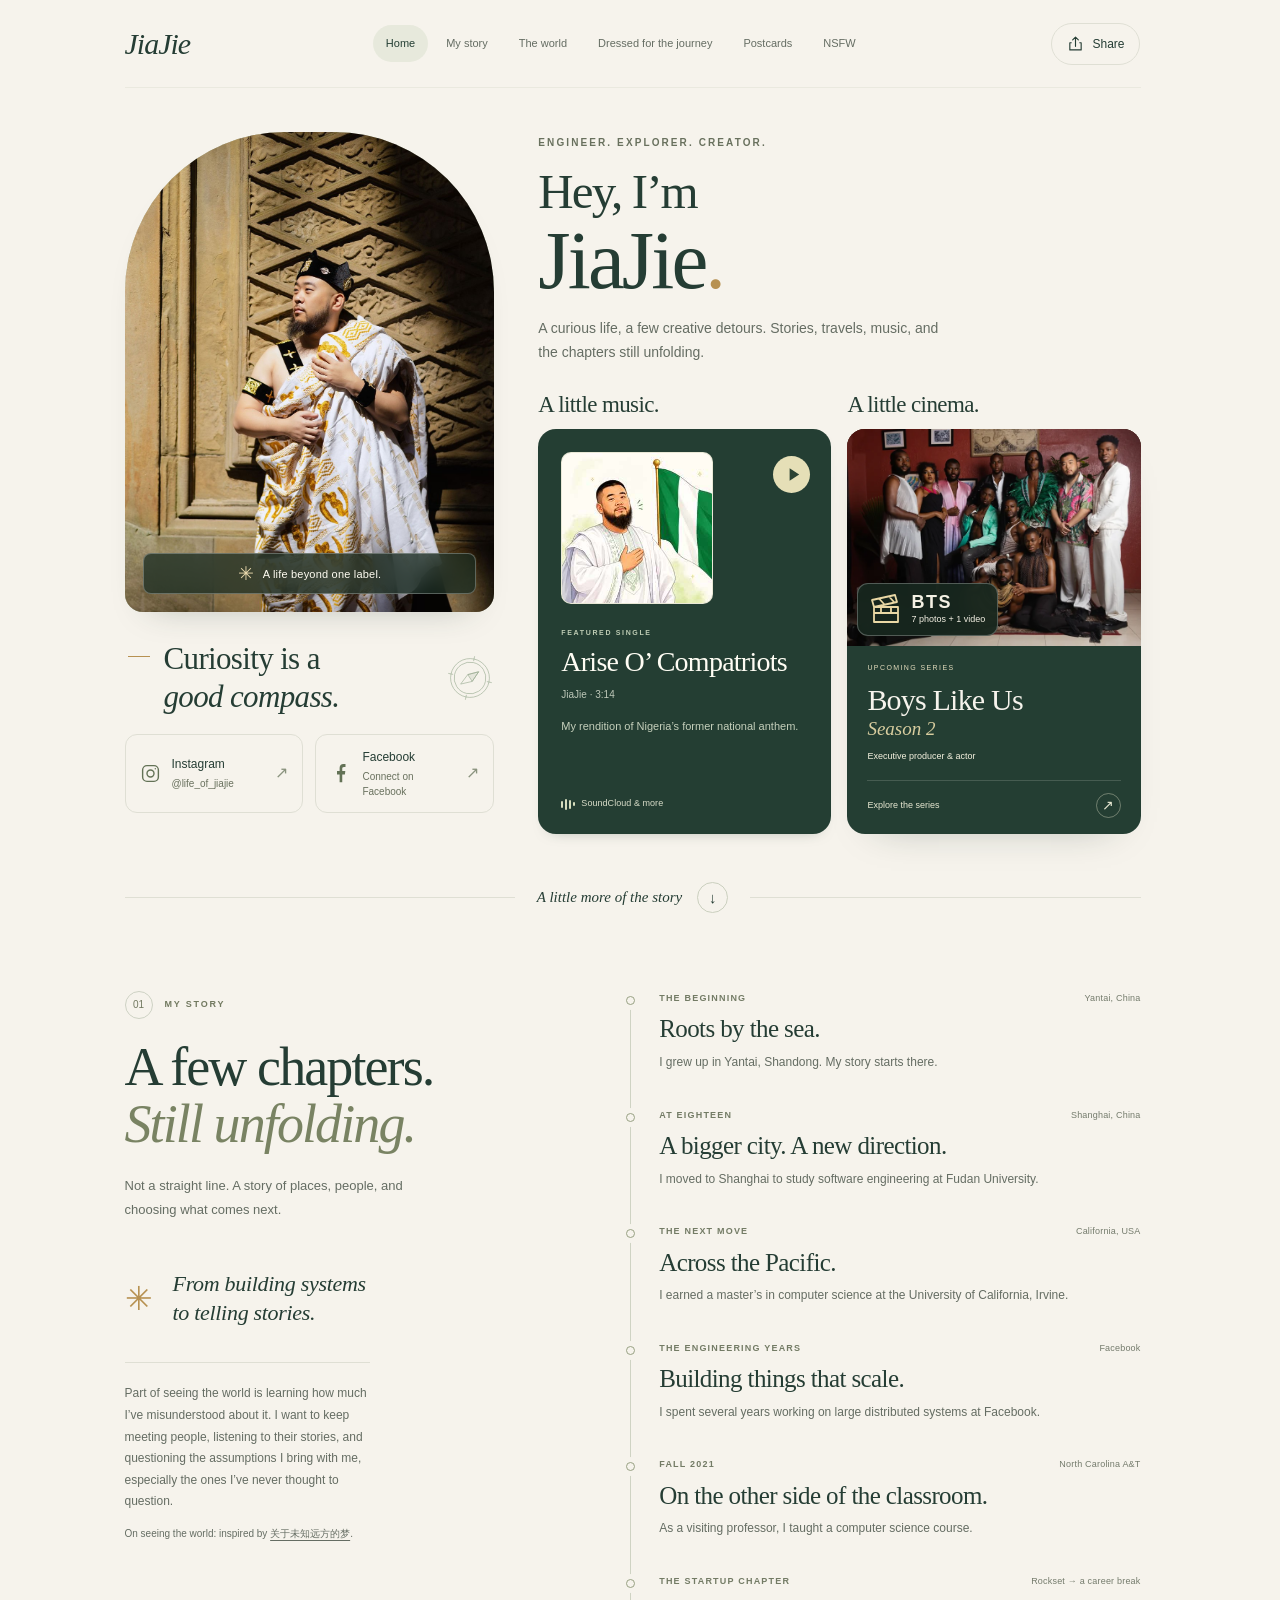
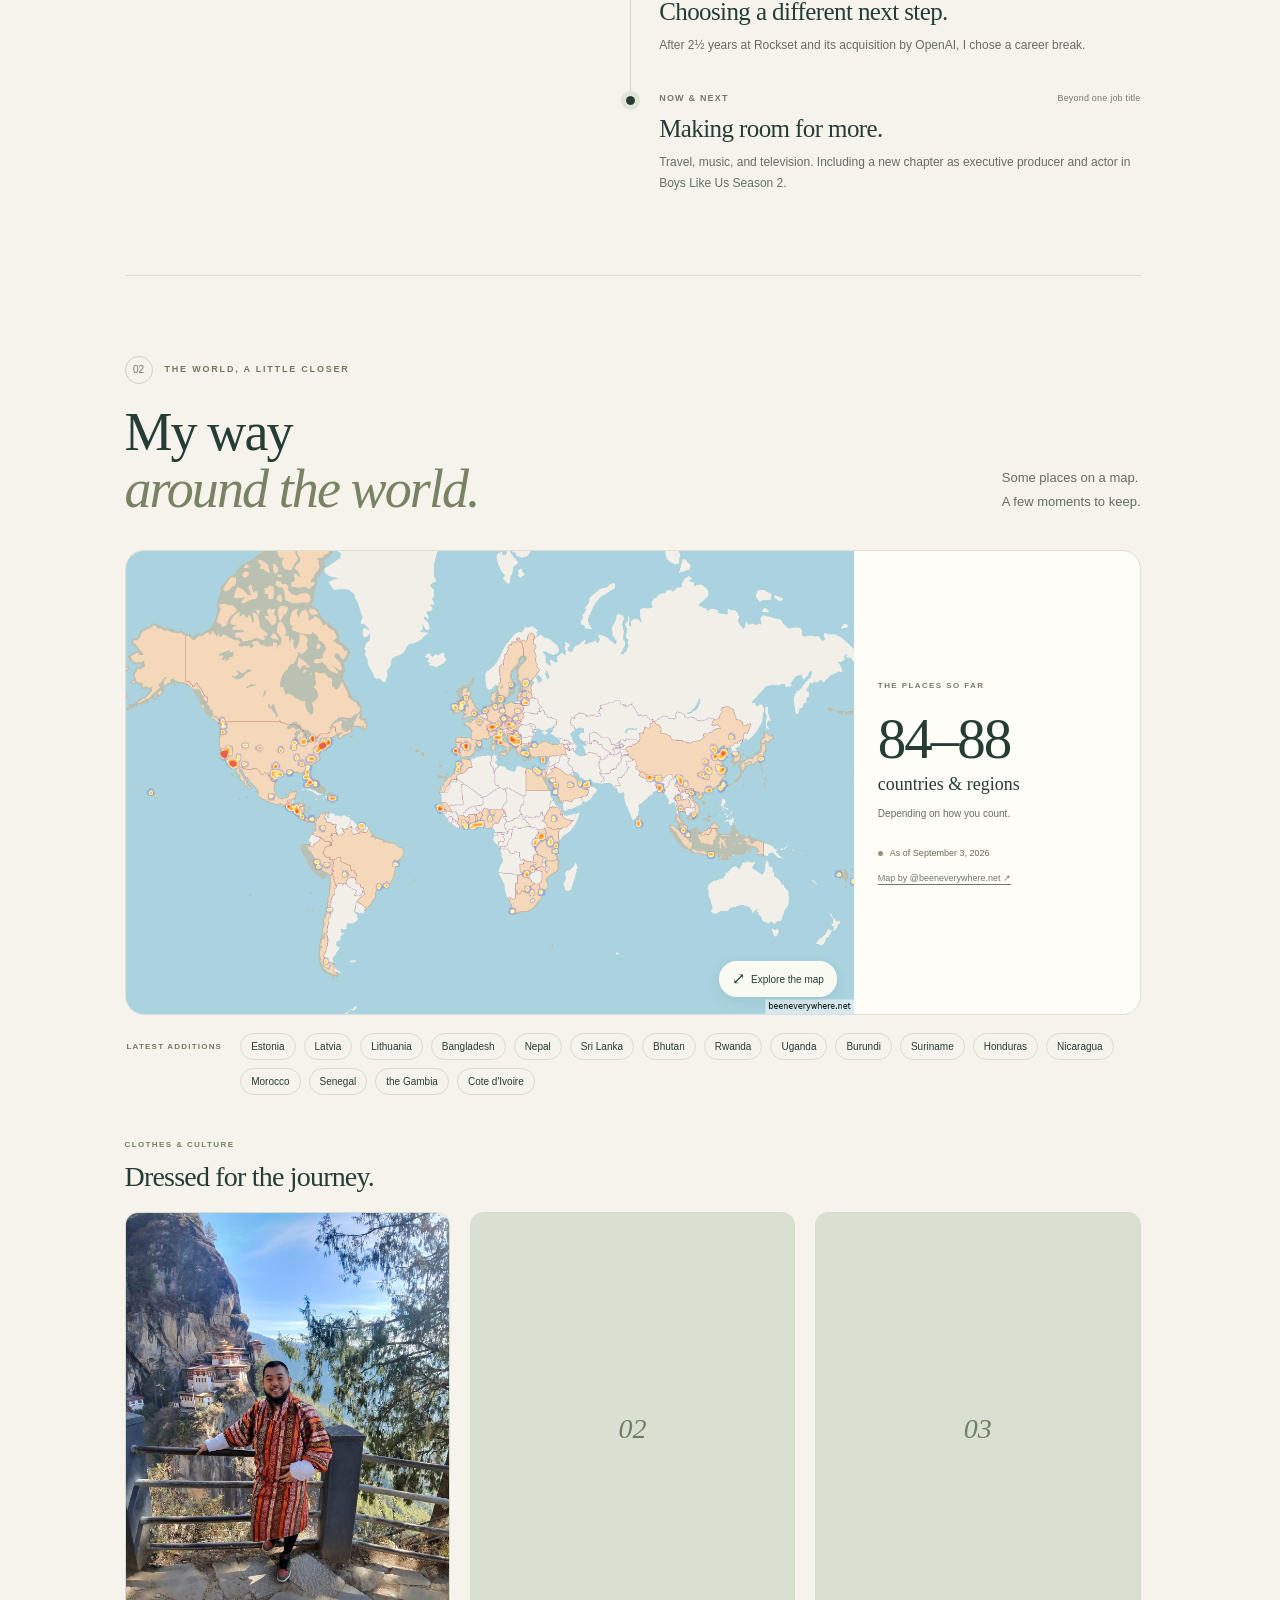
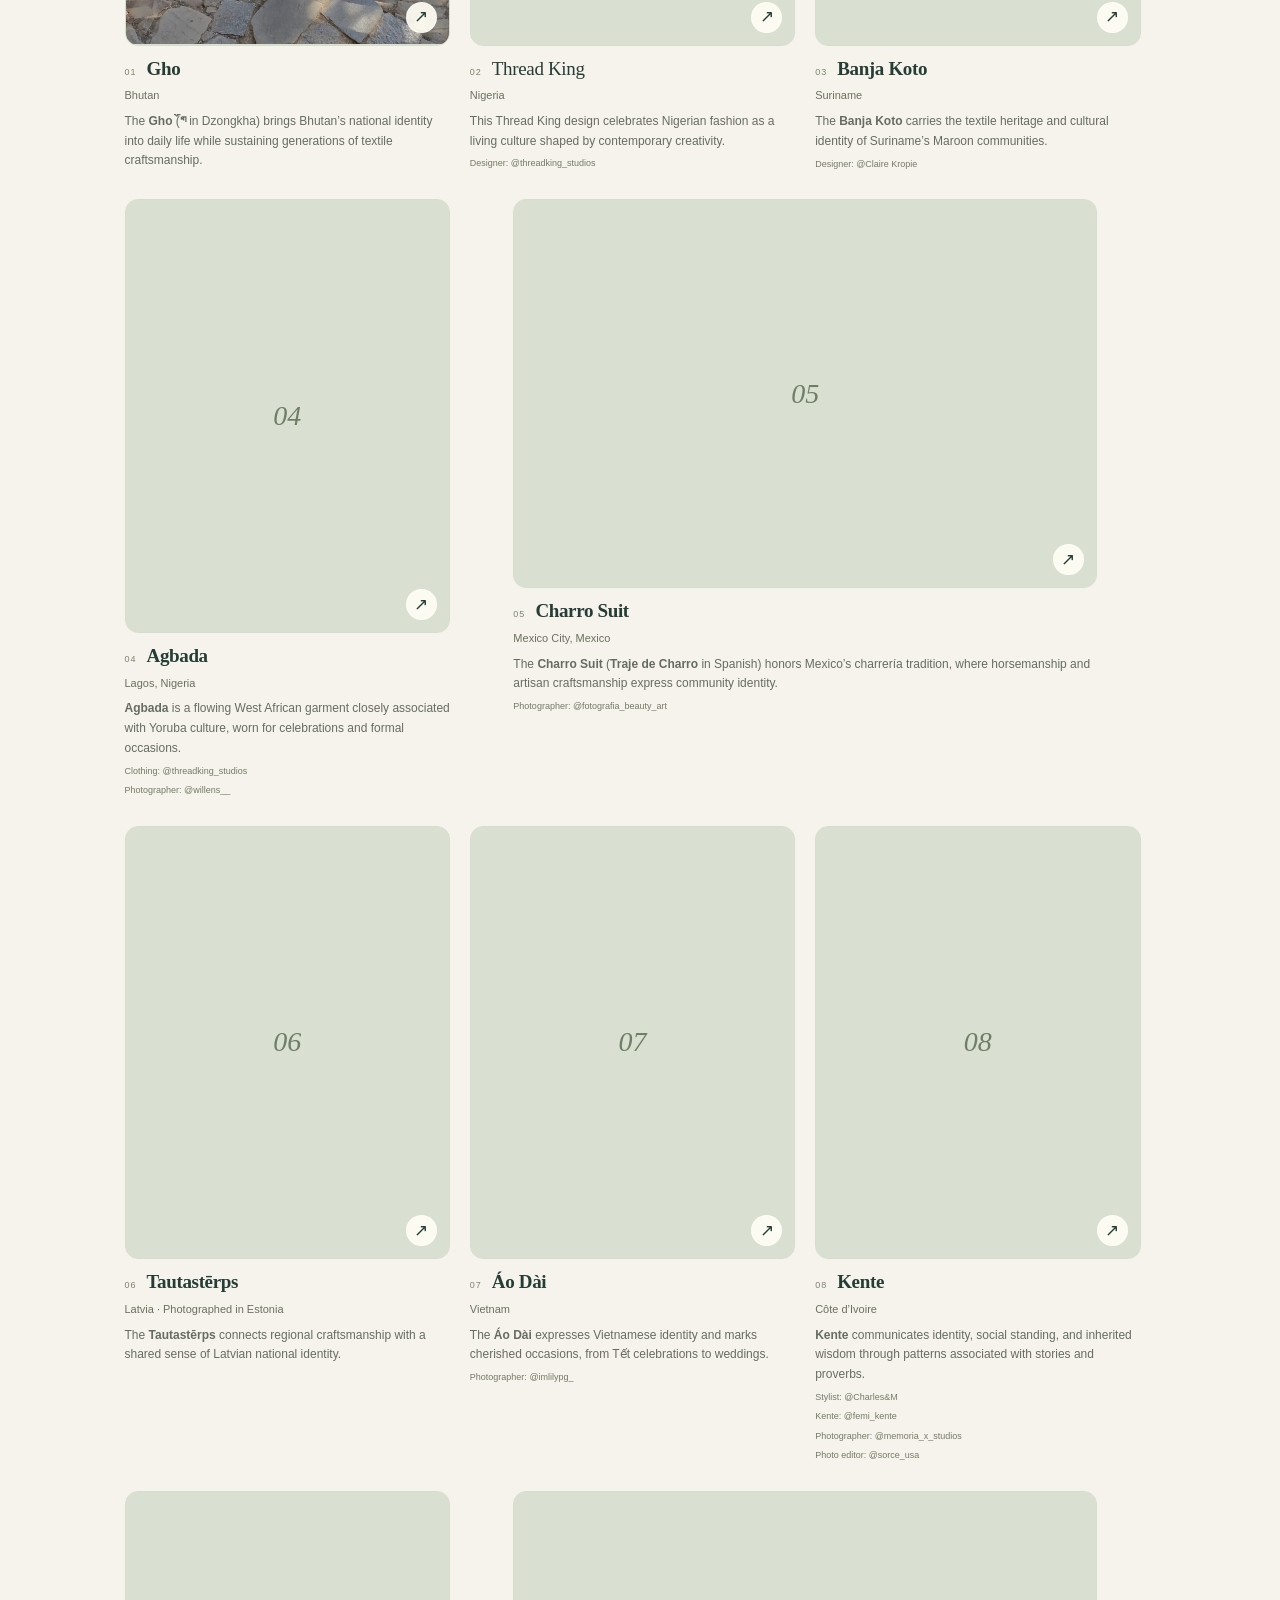
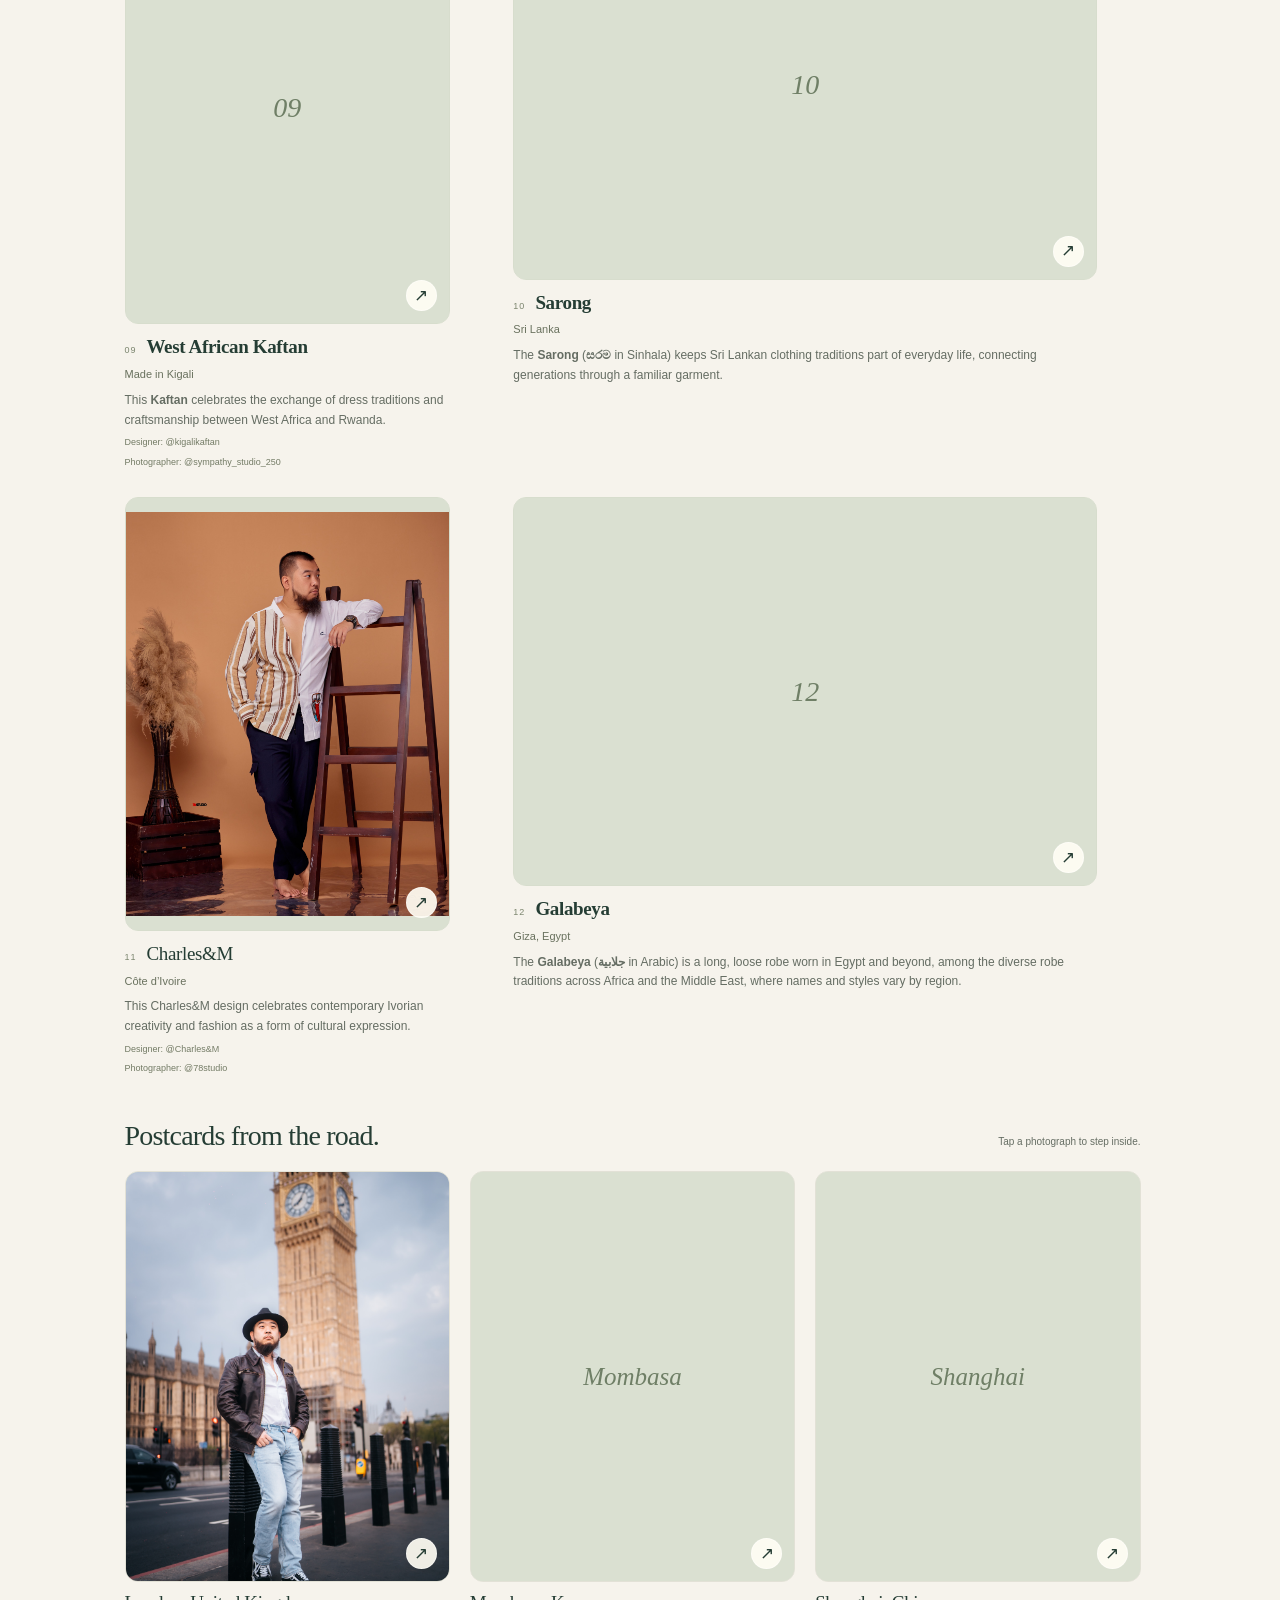
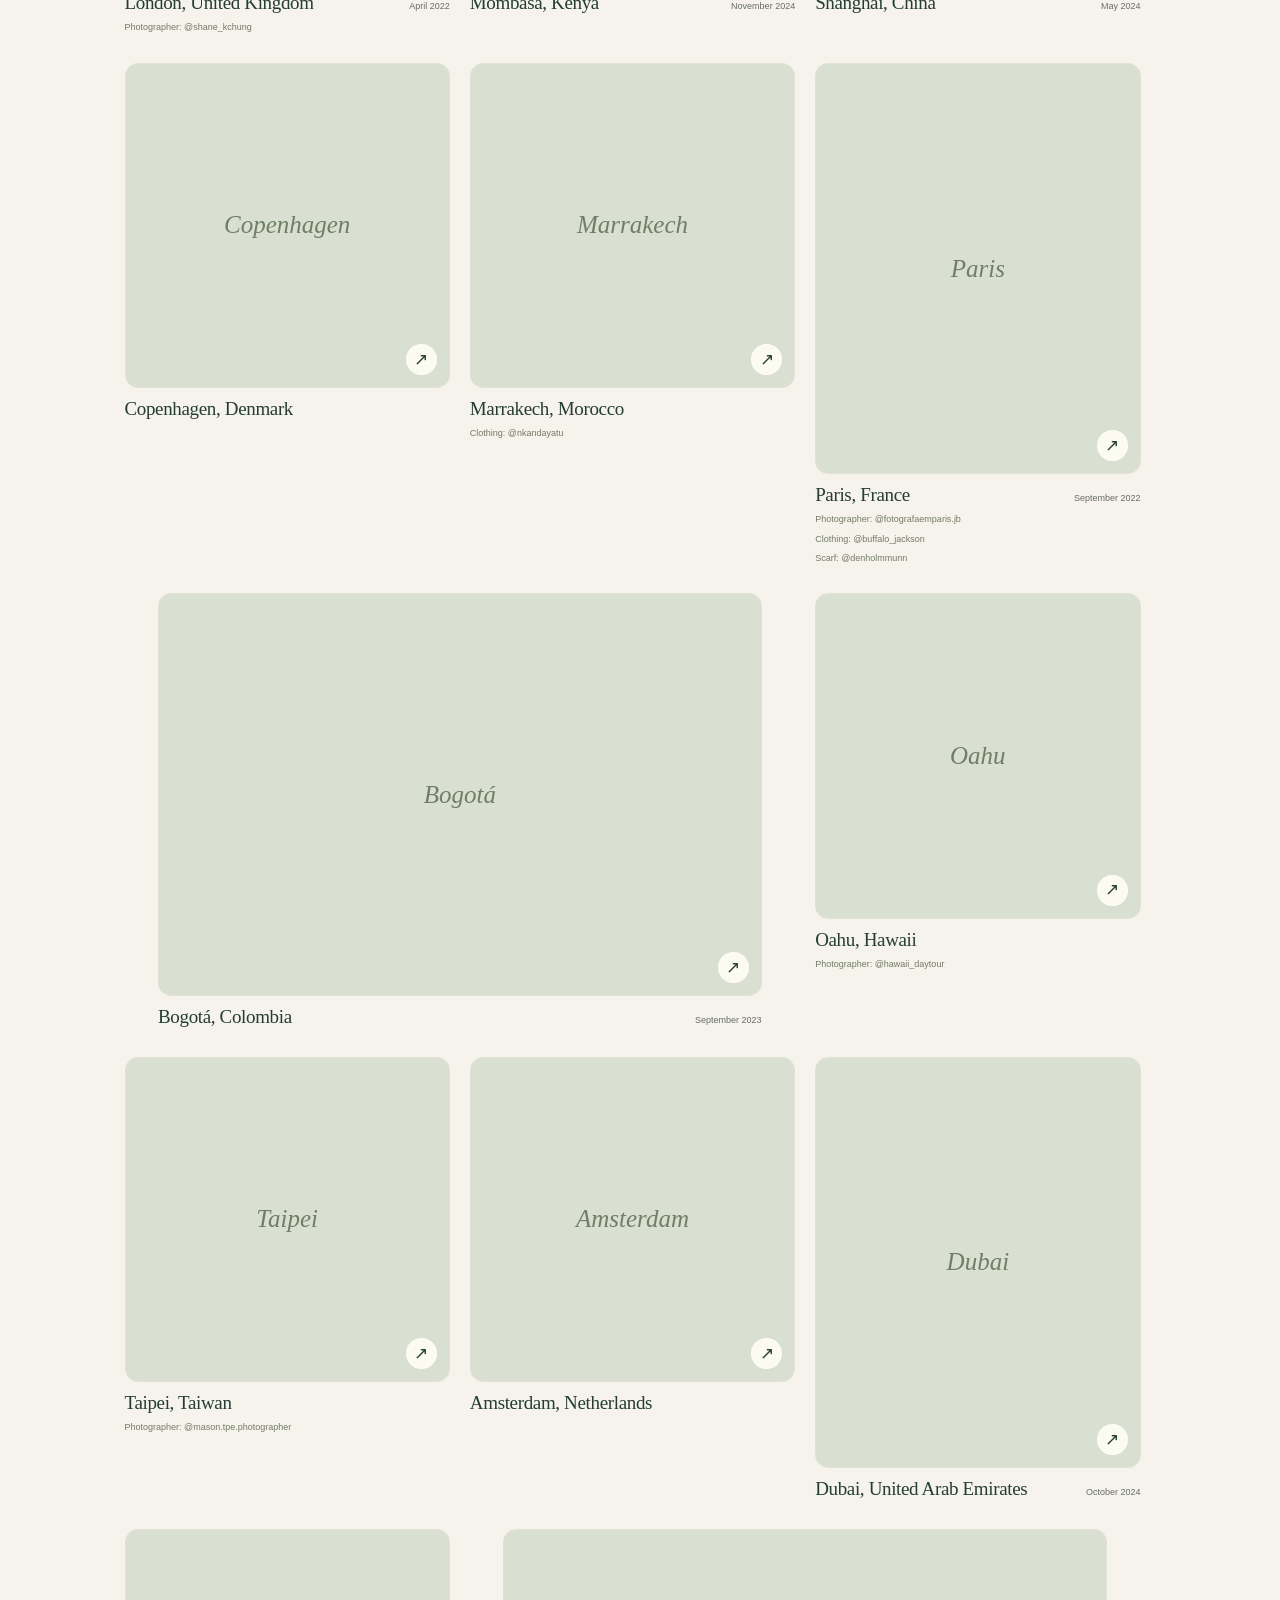
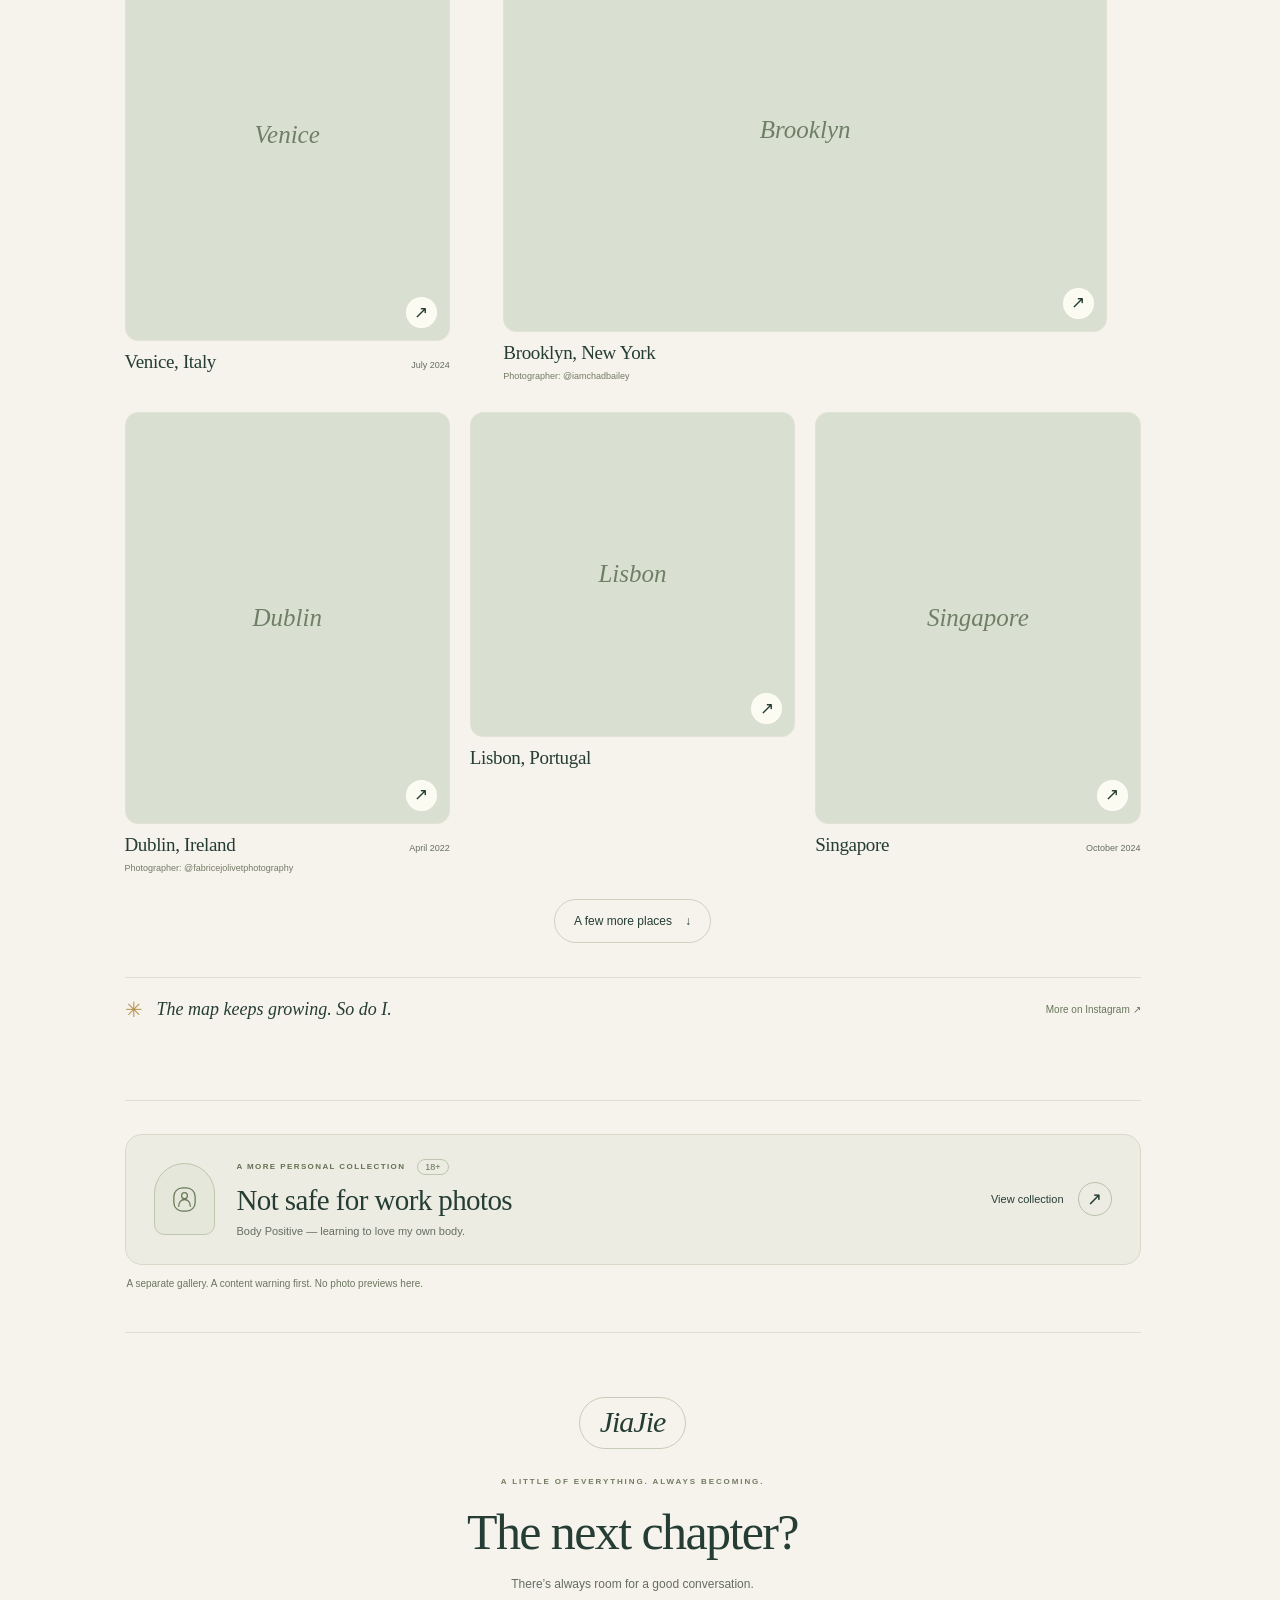
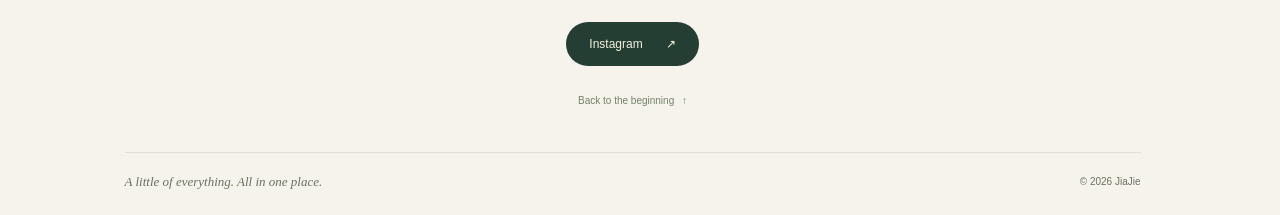
==== public/index.html @ 7f797bde "Fill gallery rows and add layout regression tests" ====
<!DOCTYPE html>

<html lang="en">
<head>
<meta charset="utf-8"/>
<meta content="width=device-width, initial-scale=1, viewport-fit=cover" name="viewport"/>
<meta content="#f6f3ec" name="theme-color"/>
<meta content="A little of everything, all in one place. Discover JiaJie’s stories, travels, projects, and music." name="description"/>
<meta content="website" property="og:type"/>
<meta content="JiaJie — A life beyond one label" property="og:title"/>
<meta content="Stories, travels, creative detours, and a little music. Come on in." property="og:description"/>
<meta content="assets/profile/portrait.jpg" property="og:image"/>
<meta content="summary" name="twitter:card"/>
<title>JiaJie — A life beyond one label</title>
<link href="assets/favicon.ico?v=leaf" rel="icon" sizes="16x16 32x32 48x48 64x64" type="image/x-icon"/>
<link href="assets/favicon.svg?v=leaf" rel="icon" sizes="any" type="image/svg+xml"/>
<link href="assets/apple-touch-icon.png?v=leaf" rel="apple-touch-icon" sizes="180x180"/>
<link href="styles.css" rel="stylesheet"/>
<link href="scroll.css" rel="stylesheet"/>
<script defer="" src="site-config.js"></script>
<script defer="" src="photo-layout.js"></script>
<script defer="" src="app.js"></script>
<link href="revision.css" rel="stylesheet"/><script defer="" src="consent.js"></script></head>
<body>
<a class="skip-link" href="#main">Skip to content</a>
<div aria-hidden="true" class="reading-progress"><span id="reading-progress"></span></div>
<div class="page-shell">
<header class="masthead">
<a aria-label="JiaJie home" class="wordmark" href="#home">
<span id="profile-wordmark">JiaJie</span>
</a>
<nav aria-label="Explore the page" class="chapter-nav"><a aria-current="location" class="is-active" href="#home">Home</a><a href="#story">My story</a><a href="#world">The world</a><a href="#culture">Dressed for the journey</a><a href="#postcards">Postcards</a><a href="#body-positive">NSFW</a></nav>
<button aria-label="Share this page" class="share-button" hidden="" id="share-page" type="button">
<svg aria-hidden="true" class="icon" fill="none" stroke="currentColor" stroke-linecap="round" stroke-linejoin="round" stroke-width="1.6" viewbox="0 0 24 24"><path d="M12 16V3m-4 4 4-4 4 4M6 11H4v10h16V11h-2"></path></svg>
<span>Share</span>
</button>
</header>
<main id="main">
<section aria-label="Welcome" class="main-grid home-chapter" id="home">
<aside aria-label="A little about JiaJie" class="portrait-column">
<figure class="portrait-figure">
<div class="portrait-frame image-frame">
<div aria-hidden="true" class="portrait-placeholder image-placeholder"><span>JiaJie</span></div>
<img alt="JiaJie in a white and gold wrap, standing beside a stone column." class="portrait" decoding="async" fetchpriority="high" height="400" id="portrait" src="assets/profile/portrait.jpg" width="400"/>
<div aria-hidden="true" class="portrait-photo-label"><span class="little-star">✳</span> A life beyond one label.</div>
</div>
<figcaption class="portrait-caption">
<span aria-hidden="true" class="caption-dash"></span>
<p>Curiosity is a<br/><em>good compass.</em></p>
<svg aria-hidden="true" class="compass" fill="none" viewbox="0 0 64 64"><circle cx="32" cy="32" r="27"></circle><circle cx="32" cy="32" r="22"></circle><path d="M42 21 36 36 21 43 28 28Z"></path><path class="compass-fill" d="m42 21-14 7 8 8Z"></path><path d="M32 1v7M32 56v7M1 32h7M56 32h7"></path></svg>
</figcaption>
</figure>
</aside>
<div class="content-column">
<section aria-labelledby="page-title" class="intro">
<p class="eyebrow" id="profile-roles">Engineer. Explorer. Creator.</p>
<h1 id="page-title"><span class="greeting">Hey, I’m </span><span class="name"><span id="profile-name">JiaJie</span><span class="name-dot">.</span></span></h1>
<p class="bio" id="profile-bio">A curious life, a few creative detours. Stories, travels, music, and the chapters still unfolding.</p>
</section><div class="featured-pair" id="featured"><section aria-labelledby="music-heading" class="music-section" id="music">
<div class="section-heading">
<h2 id="music-heading">A little music.</h2>
</div>
<div class="song-list" id="song-list"></div>
<noscript><a class="no-js-music" href="https://w.soundcloud.com/player/?url=https%3A%2F%2Fapi.soundcloud.com%2Ftracks%2F2333675186&amp;visual=true" rel="noopener noreferrer" target="_blank">Listen to Arise O’ Compatriots on SoundCloud ↗</a><p class="noscript-note">Enable JavaScript for the on-page player and additional music platforms.</p></noscript>
</section><section aria-labelledby="screen-title" class="screen-feature" id="screen"><div class="section-heading"><h2 id="screen-title">A little cinema.</h2></div>
<a aria-controls="gallery-dialog" aria-haspopup="dialog" aria-label="Explore Boys Like Us Season 2: project details, seven photos, and one BTS video" class="project-card project-card-featured" href="assets/movie/blu-cast.webp" id="project-card" rel="noopener noreferrer" target="_blank">
<span class="project-photo-wrap"><img alt="Principal cast portrait for Boys Like Us Season 2." decoding="async" height="1056" id="project-cover" loading="eager" src="assets/movie/blu-cast-small.webp" width="1429"/><span class="project-photo-tag"><svg aria-hidden="true" class="bts-clapperboard" viewBox="0 0 32 32" fill="none" stroke="currentColor" stroke-width="1.8" stroke-linecap="round" stroke-linejoin="round"><path d="M4 13h24v15H4zM4 13 2 6l23-5 2 7-23 5ZM9 4.5l5 5.5M19 2.5l5 5.5M4 19h24M11 13v6M21 13v6"/></svg><span class="project-bts-copy"><strong class="project-bts-label">BTS</strong><span id="project-photo-count">7 photos + 1 video</span></span></span></span>
<span class="project-card-copy"><span class="project-format"><span class="upcoming-pill" id="project-status">Upcoming series</span></span><span class="project-card-title" id="project-card-title">Boys Like Us</span><span class="project-season" id="project-season">Season 2</span><span class="project-role" id="project-role">Executive producer &amp; actor</span><span class="project-discover"><span>Explore the series</span><span aria-hidden="true" class="project-arrow">↗</span></span></span>
</a>
<noscript><p class="project-media-fallback">Behind the scenes: <a href="assets/movie/blu-bts-on-set-02.webp">On set</a> · <a href="assets/movie/blu-bts-on-set-01.webp">Between takes</a> · <a href="assets/movie/blu-bts-selfie-01.webp">A moment together</a> · <a href="assets/movie/blu-bts-selfie-02.webp">Behind the scenes</a> · <a href="assets/movie/blu-bts-slate-100.mp4">Watch Slate 100 — Mark</a></p></noscript>
</section></div>
</div>
<nav aria-label="Connect with JiaJie" class="social-links">
<a aria-label="JiaJie on Instagram (opens in a new tab)" class="social-card" href="https://www.instagram.com/life_of_jiajie/" id="instagram-link" rel="noopener noreferrer" target="_blank">
<svg aria-hidden="true" class="icon" fill="none" stroke="currentColor" stroke-width="1.6" viewbox="0 0 24 24"><rect height="18" rx="5" width="18" x="3" y="3"></rect><circle cx="12" cy="12" r="4"></circle><circle cx="17.5" cy="6.5" fill="currentColor" r=".8" stroke="none"></circle></svg>
<span><strong>Instagram</strong><small id="instagram-handle">@life_of_jiajie</small></span>
<span aria-hidden="true" class="small-arrow">↗</span>
</a>
<a aria-label="JiaJie on Facebook (opens in a new tab)" class="social-card" href="https://www.facebook.com/yejiajie/" id="facebook-link" rel="noopener noreferrer" target="_blank">
<svg aria-hidden="true" class="icon" fill="currentColor" viewBox="0 0 24 24"><path d="M14 22v-9h3l.5-4H14V6.5c0-1.2.3-2 2-2h1.7V1.2A22 22 0 0 0 15.2 1C12.7 1 11 2.5 11 5.3V9H8v4h3v9Z"></path></svg>
<span><strong>Facebook</strong><small>Connect on Facebook</small></span>
<span aria-hidden="true" class="small-arrow">↗</span>
</a>
</nav>
</section>
<div class="keep-going"><span class="keep-going-line"></span><a href="#story"><span>A little more of the story</span><span aria-hidden="true" class="down-circle">↓</span></a><span class="keep-going-line"></span></div>
<section aria-labelledby="story-title" class="chapter story-chapter" id="story">
<div class="chapter-intro sticky-intro">
<p class="eyebrow chapter-number"><span>01</span> My story</p>
<h2 class="chapter-title" id="story-title">A few chapters.<br/><em>Still unfolding.</em></h2>
<p class="chapter-description">Not a straight line. A story of places, people, and choosing what comes next.</p>
<div class="story-note"><span aria-hidden="true" class="note-star">✳</span><p>From building systems<br/>to telling stories.</p></div>
<p class="giving-back">Part of seeing the world is learning how much I’ve misunderstood about it. I want to keep meeting people, listening to their stories, and questioning the assumptions I bring with me, especially the ones I’ve never thought to question.<small class="giving-back-credit">On seeing the world: inspired by <a href="https://www.xiaohongshu.com/user/profile/64427d10000000002a00bbb3" lang="zh" rel="noopener noreferrer" target="_blank">关于未知远方的梦</a>.</small></p>
</div>
<ol class="timeline" id="story-timeline"><li class="timeline-item"><span aria-hidden="true" class="timeline-dot"></span><div class="timeline-meta"><span>The beginning</span><span>Yantai, China</span></div><h3>Roots by the sea.</h3><p>I grew up in Yantai, Shandong. My story starts there.</p></li><li class="timeline-item"><span aria-hidden="true" class="timeline-dot"></span><div class="timeline-meta"><span>At eighteen</span><span>Shanghai, China</span></div><h3>A bigger city. A new direction.</h3><p>I moved to Shanghai to study software engineering at Fudan University.</p></li><li class="timeline-item"><span aria-hidden="true" class="timeline-dot"></span><div class="timeline-meta"><span>The next move</span><span>California, USA</span></div><h3>Across the Pacific.</h3><p>I earned a master’s in computer science at the University of California, Irvine.</p></li><li class="timeline-item"><span aria-hidden="true" class="timeline-dot"></span><div class="timeline-meta"><span>The engineering years</span><span>Facebook</span></div><h3>Building things that scale.</h3><p>I spent several years working on large distributed systems at Facebook.</p></li><li class="timeline-item"><span aria-hidden="true" class="timeline-dot"></span><div class="timeline-meta"><span>Fall 2021</span><span>North Carolina A&amp;T</span></div><h3>On the other side of the classroom.</h3><p>As a visiting professor, I taught a computer science course.</p></li><li class="timeline-item"><span aria-hidden="true" class="timeline-dot"></span><div class="timeline-meta"><span>The startup chapter</span><span>Rockset → a career break</span></div><h3>Choosing a different next step.</h3><p>After 2½ years at Rockset and its acquisition by OpenAI, I chose a career break.</p></li><li class="timeline-item"><span aria-hidden="true" class="timeline-dot"></span><div class="timeline-meta"><span>Now &amp; next</span><span>Beyond one job title</span></div><h3>Making room for more.</h3><p>Travel, music, and television. Including a new chapter as executive producer and actor in Boys Like Us Season 2.</p></li></ol>
</section>
<section aria-labelledby="world-title" class="chapter world-chapter" id="world">
<div class="chapter-topline"><div><p class="eyebrow chapter-number"><span>02</span> The world, a little closer</p><h2 class="chapter-title" id="world-title">My way<br/><em>around the world.</em></h2></div><p class="chapter-description">Some places on a map.<br/>A few moments to keep.</p></div>
<div class="world-map-card">
<div class="world-map-visual"><a aria-haspopup="dialog" aria-label="Expand my travel map" class="map-link" href="assets/postcards/travel-map.png" id="open-map" rel="noopener noreferrer" target="_blank"><span aria-hidden="true" class="map-fallback">A world of possibilities.</span><img alt="My travel map, showing visited places around the world." decoding="async" height="636" id="travel-map" loading="lazy" src="assets/postcards/travel-map.png" width="1000"/><span class="expand-map"><span aria-hidden="true">⤢</span> Explore the map</span></a></div>
<div class="world-map-copy"><p class="eyebrow">The places so far</p><p class="world-count" id="travel-count">84–88</p><p class="world-unit" id="travel-unit">countries &amp; regions</p><p class="world-qualifier" id="travel-qualifier">Depending on how you count.</p><div class="world-date"><span aria-hidden="true" class="room-dot"></span><span id="travel-date">As of September 3, 2026</span></div><p class="map-credit"><a href="https://beeneverywhere.net/" id="map-credit-link" rel="noopener noreferrer" target="_blank">Map by @beeneverywhere.net ↗</a></p></div>
</div>
<div class="latest-stops"><span class="eyebrow" id="latest-stops-heading">Latest additions</span><ul id="latest-stops-list" aria-labelledby="latest-stops-heading">
<li aria-label="Estonia, August 2026" class="latest-stop" data-date="August 2026" tabindex="0">Estonia</li>
<li aria-label="Latvia, August 2026" class="latest-stop" data-date="August 2026" tabindex="0">Latvia</li>
<li aria-label="Lithuania, August 2026" class="latest-stop" data-date="August 2026" tabindex="0">Lithuania</li>
<li aria-label="Bangladesh, December 2025" class="latest-stop" data-date="December 2025" tabindex="0">Bangladesh</li>
<li aria-label="Nepal, December 2025" class="latest-stop" data-date="December 2025" tabindex="0">Nepal</li>
<li aria-label="Sri Lanka, December 2025" class="latest-stop" data-date="December 2025" tabindex="0">Sri Lanka</li>
<li aria-label="Bhutan, December 2025" class="latest-stop" data-date="December 2025" tabindex="0">Bhutan</li>
<li aria-label="Rwanda, November 2025" class="latest-stop" data-date="November 2025" tabindex="0">Rwanda</li>
<li aria-label="Uganda, November 2025" class="latest-stop" data-date="November 2025" tabindex="0">Uganda</li>
<li aria-label="Burundi, November 2025" class="latest-stop" data-date="November 2025" tabindex="0">Burundi</li>
<li aria-label="Suriname, September 2025" class="latest-stop" data-date="September 2025" tabindex="0">Suriname</li>
<li aria-label="Honduras, September 2025" class="latest-stop" data-date="September 2025" tabindex="0">Honduras</li>
<li aria-label="Nicaragua, September 2025" class="latest-stop" data-date="September 2025" tabindex="0">Nicaragua</li>
<li aria-label="Morocco, May 2025" class="latest-stop" data-date="May 2025" tabindex="0">Morocco</li>
<li aria-label="Senegal, May 2025" class="latest-stop" data-date="May 2025" tabindex="0">Senegal</li>
<li aria-label="the Gambia, May 2025" class="latest-stop" data-date="May 2025" tabindex="0">the Gambia</li>
<li aria-label="Cote d'Ivoire, May 2025" class="latest-stop" data-date="May 2025" tabindex="0">Cote d'Ivoire</li>
</ul></div>
<section class="culture-section" id="culture" aria-labelledby="culture-title">
<div class="culture-heading"><div><p class="eyebrow" id="culture-eyebrow">Clothes &amp; culture</p><h3 id="culture-title">Dressed for the journey.</h3></div><p id="culture-description" hidden></p></div>
<div class="culture-grid" id="culture-photos">
<figure class="culture-card">
<a class="culture-open" href="assets/culture/cultural-appreciation-01.jpg" rel="noopener noreferrer" target="_blank" aria-label="Open Áo Dài · Vietnam">
<span class="culture-image image-frame"><span aria-hidden="true" class="image-placeholder">01</span><img alt="JiaJie in a red and gold Áo Dài on a leafy street." decoding="async" height="2560" loading="lazy" src="assets/culture/cultural-appreciation-01.jpg" width="1437"/><span aria-hidden="true" class="photo-expand">↗</span></span>
<span class="culture-caption"><span class="culture-index" aria-hidden="true">01</span><strong class="culture-name">Áo Dài</strong></span>
</a><figcaption class="culture-details"><p class="culture-location">Vietnam</p><p class="culture-description">The <strong>Áo Dài</strong> expresses Vietnamese identity and marks cherished occasions, from Tết celebrations to weddings.</p><div class="photo-credits"><p class="photo-credit"><span class="photo-credit-role">Photographer: </span><a href="https://www.instagram.com/imlilypg_/" rel="noopener noreferrer" target="_blank">@imlilypg_</a></p></div></figcaption></figure>
<figure class="culture-card">
<a class="culture-open" href="assets/culture/cultural-appreciation-02.jpg" rel="noopener noreferrer" target="_blank" aria-label="Open West African Kaftan · Made in Kigali">
<span class="culture-image image-frame"><span aria-hidden="true" class="image-placeholder">02</span><img alt="JiaJie in a geometric-patterned West African Kaftan beneath a large canopy in an open square." decoding="async" height="3746" loading="lazy" src="assets/culture/cultural-appreciation-02.jpg" width="2500"/><span aria-hidden="true" class="photo-expand">↗</span></span>
<span class="culture-caption"><span class="culture-index" aria-hidden="true">02</span><strong class="culture-name">West African Kaftan</strong></span>
</a><figcaption class="culture-details"><p class="culture-location">Made in Kigali</p><p class="culture-description">This <strong>Kaftan</strong> celebrates the exchange of dress traditions and craftsmanship between West Africa and Rwanda.</p><div class="photo-credits"><p class="photo-credit"><span class="photo-credit-role">Designer: </span><a href="https://www.instagram.com/kigalikaftan/" rel="noopener noreferrer" target="_blank">@kigalikaftan</a></p><p class="photo-credit"><span class="photo-credit-role">Photographer: </span><a href="https://www.instagram.com/sympathy_studio_250/" rel="noopener noreferrer" target="_blank">@sympathy_studio_250</a></p></div></figcaption></figure>
<figure class="culture-card">
<a class="culture-open" href="assets/culture/cultural-appreciation-03.jpg" rel="noopener noreferrer" target="_blank" aria-label="Open Tautastērps · Latvia · Photographed in Estonia">
<span class="culture-image image-frame"><span aria-hidden="true" class="image-placeholder">03</span><img alt="JiaJie wearing Latvian Tautastērps, with a dark vest and light shirt, in a sunlit cobbled square in Estonia." decoding="async" height="3750" loading="lazy" src="assets/culture/cultural-appreciation-03.jpg" width="2500"/><span aria-hidden="true" class="photo-expand">↗</span></span>
<span class="culture-caption"><span class="culture-index" aria-hidden="true">03</span><strong class="culture-name">Tautastērps</strong></span>
</a><figcaption class="culture-details"><p class="culture-location">Latvia · Photographed in Estonia</p><p class="culture-description">The <strong>Tautastērps</strong> connects regional craftsmanship with a shared sense of Latvian national identity.</p></figcaption></figure>
<figure class="culture-card">
<a class="culture-open" href="assets/culture/cultural-appreciation-04.jpg" rel="noopener noreferrer" target="_blank" aria-label="Open Charles&amp;M · Côte d’Ivoire">
<span class="culture-image image-frame"><span aria-hidden="true" class="image-placeholder">04</span><img alt="JiaJie in a white and striped Charles&amp;M outfit, leaning on a wooden ladder in a studio." decoding="async" height="3125" loading="lazy" src="assets/culture/cultural-appreciation-04.jpg" width="2500"/><span aria-hidden="true" class="photo-expand">↗</span></span>
<span class="culture-caption"><span class="culture-index" aria-hidden="true">04</span><span class="culture-name">Charles&amp;M</span></span>
</a><figcaption class="culture-details"><p class="culture-location">Côte d’Ivoire</p><p class="culture-description">This Charles&amp;M design celebrates contemporary Ivorian creativity and fashion as a form of cultural expression.</p><div class="photo-credits"><p class="photo-credit"><span class="photo-credit-role">Designer: </span><a href="https://www.facebook.com/CharlesEtMode" rel="noopener noreferrer" target="_blank">@Charles&amp;M</a></p><p class="photo-credit"><span class="photo-credit-role">Photographer: </span><span>@78studio</span></p></div></figcaption></figure>
<figure class="culture-card culture-card-wide">
<a class="culture-open" href="assets/culture/cultural-appreciation-05.jpg" rel="noopener noreferrer" target="_blank" aria-label="Open Sarong · Sri Lanka">
<span class="culture-image image-frame"><span aria-hidden="true" class="image-placeholder">05</span><img alt="JiaJie in a white shirt and patterned Sarong beside a railing, with contemporary buildings behind him." decoding="async" height="1667" loading="lazy" src="assets/culture/cultural-appreciation-05.jpg" width="2500"/><span aria-hidden="true" class="photo-expand">↗</span></span>
<span class="culture-caption"><span class="culture-index" aria-hidden="true">05</span><strong class="culture-name">Sarong</strong></span>
</a><figcaption class="culture-details"><p class="culture-location">Sri Lanka</p><p class="culture-description">The <strong>Sarong</strong> (<strong>සරම</strong> in Sinhala) keeps Sri Lankan clothing traditions part of everyday life, connecting generations through a familiar garment.</p></figcaption></figure>
<figure class="culture-card">
<a class="culture-open" href="assets/culture/cultural-appreciation-06.jpg" rel="noopener noreferrer" target="_blank" aria-label="Open Thread King · Nigeria">
<span class="culture-image image-frame"><span aria-hidden="true" class="image-placeholder">06</span><img alt="JiaJie in a colorful matching Thread King shirt and trousers at a stall filled with woven baskets." decoding="async" height="3125" loading="lazy" src="assets/culture/cultural-appreciation-06.jpg" width="2500"/><span aria-hidden="true" class="photo-expand">↗</span></span>
<span class="culture-caption"><span class="culture-index" aria-hidden="true">06</span><span class="culture-name">Thread King</span></span>
</a><figcaption class="culture-details"><p class="culture-location">Nigeria</p><p class="culture-description">This Thread King design celebrates Nigerian fashion as a living culture shaped by contemporary creativity.</p><div class="photo-credits"><p class="photo-credit"><span class="photo-credit-role">Designer: </span><a href="https://www.instagram.com/threadking_studios/" rel="noopener noreferrer" target="_blank">@threadking_studios</a></p></div></figcaption></figure>
<figure class="culture-card">
<a class="culture-open" href="assets/culture/cultural-appreciation-07.jpg" rel="noopener noreferrer" target="_blank" aria-label="Open Banja Koto · Suriname">
<span class="culture-image image-frame"><span aria-hidden="true" class="image-placeholder">07</span><img alt="JiaJie in a bright geometric-patterned Banja Koto beside the steps of a building." decoding="async" height="3750" loading="lazy" src="assets/culture/cultural-appreciation-07.jpg" width="2500"/><span aria-hidden="true" class="photo-expand">↗</span></span>
<span class="culture-caption"><span class="culture-index" aria-hidden="true">07</span><strong class="culture-name">Banja Koto</strong></span>
</a><figcaption class="culture-details"><p class="culture-location">Suriname</p><p class="culture-description">The <strong>Banja Koto</strong> carries the textile heritage and cultural identity of Suriname’s Maroon communities.</p><div class="photo-credits"><p class="photo-credit"><span class="photo-credit-role">Designer: </span><a href="https://www.facebook.com/claire.kropie.5" rel="noopener noreferrer" target="_blank">@Claire Kropie</a></p></div></figcaption></figure>
<figure class="culture-card">
<a class="culture-open" href="assets/culture/cultural-appreciation-08.jpg" rel="noopener noreferrer" target="_blank" aria-label="Open Kente · Côte d’Ivoire">
<span class="culture-image image-frame"><span aria-hidden="true" class="image-placeholder">08</span><img alt="JiaJie in white and gold Kente cloth and a black hat in a garden." decoding="async" height="1536" loading="lazy" src="assets/culture/cultural-appreciation-08.jpg" width="1024"/><span aria-hidden="true" class="photo-expand">↗</span></span>
<span class="culture-caption"><span class="culture-index" aria-hidden="true">08</span><strong class="culture-name">Kente</strong></span>
</a><figcaption class="culture-details"><p class="culture-location">Côte d’Ivoire</p><p class="culture-description"><strong>Kente</strong> communicates identity, social standing, and inherited wisdom through patterns associated with stories and proverbs.</p><div class="photo-credits"><p class="photo-credit"><span class="photo-credit-role">Stylist: </span><a href="https://www.facebook.com/CharlesEtMode" rel="noopener noreferrer" target="_blank">@Charles&amp;M</a></p><p class="photo-credit"><span class="photo-credit-role">Kente: </span><a href="https://www.instagram.com/femi_kente/" rel="noopener noreferrer" target="_blank">@femi_kente</a></p><p class="photo-credit"><span class="photo-credit-role">Photographer: </span><a href="https://www.instagram.com/memoria_x_studios/" rel="noopener noreferrer" target="_blank">@memoria_x_studios</a></p><p class="photo-credit"><span class="photo-credit-role">Photo editor: </span><a href="https://www.instagram.com/sorce_usa/" rel="noopener noreferrer" target="_blank">@sorce_usa</a></p></div></figcaption></figure>
<figure class="culture-card">
<a class="culture-open" href="assets/culture/cultural-appreciation-09.jpg" rel="noopener noreferrer" target="_blank" aria-label="Open Gho · Bhutan">
<span class="culture-image image-frame"><span aria-hidden="true" class="image-placeholder">09</span><img alt="JiaJie in a striped Gho by a mountain overlook in Bhutan, with buildings on the cliff behind him." decoding="async" height="3334" loading="lazy" src="assets/culture/cultural-appreciation-09.jpg" width="2500"/><span aria-hidden="true" class="photo-expand">↗</span></span>
<span class="culture-caption"><span class="culture-index" aria-hidden="true">09</span><strong class="culture-name">Gho</strong></span>
</a><figcaption class="culture-details"><p class="culture-location">Bhutan</p><p class="culture-description">The <strong>Gho</strong> (<strong>གོ</strong> in Dzongkha) brings Bhutan’s national identity into daily life while sustaining generations of textile craftsmanship.</p></figcaption></figure>
<figure class="culture-card culture-card-wide">
<a class="culture-open" href="assets/culture/charro-suit-mexico.jpg" rel="noopener noreferrer" target="_blank" aria-label="Open Charro Suit · Mexico City, Mexico">
<span class="culture-image image-frame"><span aria-hidden="true" class="image-placeholder">10</span><img alt="JiaJie in a Charro Suit in Mexico City, with the Palacio de Bellas Artes in the background." decoding="async" height="667" loading="lazy" src="assets/culture/charro-suit-mexico.jpg" width="1000"/><span aria-hidden="true" class="photo-expand">↗</span></span>
<span class="culture-caption"><span class="culture-index" aria-hidden="true">10</span><strong class="culture-name">Charro Suit</strong></span>
</a><figcaption class="culture-details"><p class="culture-location">Mexico City, Mexico</p><p class="culture-description">The <strong>Charro Suit</strong> (<strong>Traje de Charro</strong> in Spanish) honors Mexico’s charrería tradition, where horsemanship and artisan craftsmanship express community identity.</p><div class="photo-credits"><p class="photo-credit"><span class="photo-credit-role">Photographer: </span><a href="https://www.instagram.com/fotografia_beauty_art/" rel="noopener noreferrer" target="_blank">@fotografia_beauty_art</a></p></div></figcaption></figure>
<figure class="culture-card">
<a class="culture-open" href="assets/culture/agbada-lagos.webp" rel="noopener noreferrer" target="_blank" aria-label="Open Agbada · Lagos, Nigeria">
<span class="culture-image image-frame"><span aria-hidden="true" class="image-placeholder">11</span><img alt="JiaJie seated in a black-and-white striped embroidered Agbada with a pointed ceremonial hat in a studio." decoding="async" height="1920" loading="lazy" src="assets/culture/agbada-lagos.webp" width="1440"/><span aria-hidden="true" class="photo-expand">↗</span></span>
<span class="culture-caption"><span class="culture-index" aria-hidden="true">11</span><strong class="culture-name">Agbada</strong></span>
</a><figcaption class="culture-details"><p class="culture-location">Lagos, Nigeria</p><p class="culture-description"><strong>Agbada</strong> is a flowing West African garment closely associated with Yoruba culture, worn for celebrations and formal occasions.</p><div class="photo-credits"><p class="photo-credit"><span class="photo-credit-role">Clothing: </span><a href="https://www.instagram.com/threadking_studios/" rel="noopener noreferrer" target="_blank">@threadking_studios</a></p><p class="photo-credit"><span class="photo-credit-role">Photographer: </span><a href="https://www.instagram.com/willens__/" rel="noopener noreferrer" target="_blank">@willens__</a></p></div></figcaption></figure>
<figure class="culture-card culture-card-wide">
<a class="culture-open" href="assets/culture/galabeya-egypt.jpg" rel="noopener noreferrer" target="_blank" aria-label="Open Galabeya · Giza, Egypt">
<span class="culture-image image-frame"><span aria-hidden="true" class="image-placeholder">12</span><img alt="JiaJie in a white Galabeya and patterned headscarf beside a camel, with the pyramids of Giza behind him." decoding="async" height="1430" loading="lazy" src="assets/culture/galabeya-egypt.jpg" width="2048"/><span aria-hidden="true" class="photo-expand">↗</span></span>
<span class="culture-caption"><span class="culture-index" aria-hidden="true">12</span><strong class="culture-name">Galabeya</strong></span>
</a><figcaption class="culture-details"><p class="culture-location">Giza, Egypt</p><p class="culture-description">The <strong>Galabeya</strong> (<strong>جلابية</strong> in Arabic) is a long, loose robe worn in Egypt and beyond, among the diverse robe traditions across Africa and the Middle East, where names and styles vary by region.</p></figcaption></figure>
</div></section>
<div class="postcards-heading" id="postcards"><h3>Postcards from the road.</h3><span>Tap a photograph to step inside.</span></div>
<div class="postcards-grid" id="travel-photos"><figure class="postcard"><a class="postcard-open" href="assets/postcards/cairo.jpg" rel="noopener noreferrer" target="_blank"><span class="postcard-image image-frame"><span aria-hidden="true" class="image-placeholder">Cairo</span><img alt="Travel photograph near a pyramid in Egypt." decoding="async" height="1000" loading="lazy" src="assets/postcards/cairo.jpg" width="667"/><span aria-hidden="true" class="photo-expand">↗</span></span><span class="postcard-caption"><strong>Cairo, Egypt</strong><span>September 2024</span></span></a><figcaption class="photo-credits"><p class="photo-credit"><span class="photo-credit-role">Photographer: </span><a href="https://www.instagram.com/hossam_artistic/" rel="noopener noreferrer" target="_blank">@hossam_artistic</a></p></figcaption></figure><figure class="postcard"><a class="postcard-open" href="assets/postcards/paris.jpg" rel="noopener noreferrer" target="_blank"><span class="postcard-image image-frame"><span aria-hidden="true" class="image-placeholder">Paris</span><img alt="Travel portrait beside the Louvre pyramid in Paris." decoding="async" height="1000" loading="lazy" src="assets/postcards/paris.jpg" width="800"/><span aria-hidden="true" class="photo-expand">↗</span></span><span class="postcard-caption"><strong>Paris, France</strong><span>September 2022</span></span></a><figcaption class="photo-credits"><p class="photo-credit"><span class="photo-credit-role">Photographer: </span><a href="https://www.instagram.com/fotografaemparis.jb/" rel="noopener noreferrer" target="_blank">@fotografaemparis.jb</a></p><p class="photo-credit"><span class="photo-credit-role">Clothing: </span><a href="https://www.instagram.com/buffalo_jackson/" rel="noopener noreferrer" target="_blank">@buffalo_jackson</a></p><p class="photo-credit"><span class="photo-credit-role">Scarf: </span><a href="https://www.instagram.com/denholmmunn/" rel="noopener noreferrer" target="_blank">@denholmmunn</a></p></figcaption></figure><figure class="postcard"><a class="postcard-open" href="assets/postcards/prague.jpg" rel="noopener noreferrer" target="_blank"><span class="postcard-image image-frame"><span aria-hidden="true" class="image-placeholder">Prague</span><img alt="Travel portrait on a cobbled street in Prague." decoding="async" height="1000" loading="lazy" src="assets/postcards/prague.jpg" width="667"/><span aria-hidden="true" class="photo-expand">↗</span></span><span class="postcard-caption"><strong>Prague, Czech Republic</strong><span>July 2024</span></span></a><figcaption class="photo-credits"><p class="photo-credit"><span class="photo-credit-role">Photographer: </span><a href="https://www.instagram.com/pragueful/" rel="noopener noreferrer" target="_blank">@pragueful</a></p></figcaption></figure><figure class="postcard"><a class="postcard-open" href="assets/postcards/mombasa.jpg" rel="noopener noreferrer" target="_blank"><span class="postcard-image image-frame"><span aria-hidden="true" class="image-placeholder">Mombasa</span><img alt="Travel photograph on a sunny street in Mombasa." decoding="async" height="1000" loading="lazy" src="assets/postcards/mombasa.jpg" width="753"/><span aria-hidden="true" class="photo-expand">↗</span></span><span class="postcard-caption"><strong>Mombasa, Kenya</strong><span>November 2024</span></span></a></figure><figure class="postcard"><a class="postcard-open" href="assets/postcards/istanbul.jpg" rel="noopener noreferrer" target="_blank"><span class="postcard-image image-frame"><span aria-hidden="true" class="image-placeholder">Istanbul</span><img alt="Travel portrait by the waterfront in Istanbul." decoding="async" height="1000" loading="lazy" src="assets/postcards/istanbul.jpg" width="667"/><span aria-hidden="true" class="photo-expand">↗</span></span><span class="postcard-caption"><strong>Istanbul, Turkey</strong><span>August 2024</span></span></a></figure><figure class="postcard"><a class="postcard-open" href="assets/postcards/venice.jpg" rel="noopener noreferrer" target="_blank"><span class="postcard-image image-frame"><span aria-hidden="true" class="image-placeholder">Venice</span><img alt="Travel portrait beside a canal and bridge in Venice." decoding="async" height="1000" loading="lazy" src="assets/postcards/venice.jpg" width="667"/><span aria-hidden="true" class="photo-expand">↗</span></span><span class="postcard-caption"><strong>Venice, Italy</strong><span>July 2024</span></span></a></figure><figure class="postcard"><a class="postcard-open" href="assets/postcards/singapore.jpg" rel="noopener noreferrer" target="_blank"><span class="postcard-image image-frame"><span aria-hidden="true" class="image-placeholder">Singapore</span><img alt="Travel portrait beneath the Supertrees in Singapore." decoding="async" height="1000" loading="lazy" src="assets/postcards/singapore.jpg" width="667"/><span aria-hidden="true" class="photo-expand">↗</span></span><span class="postcard-caption"><strong>Singapore</strong><span>October 2024</span></span></a></figure><figure class="postcard postcard-square"><a class="postcard-open" href="assets/postcards/rio-patchwork-jacket.webp" rel="noopener noreferrer" target="_blank"><span class="postcard-image image-frame"><span aria-hidden="true" class="image-placeholder">Rio de Janeiro</span><img alt="JiaJie wearing a patchwork denim jacket by the Rio waterfront." decoding="async" height="1440" loading="lazy" src="assets/postcards/rio-patchwork-jacket.webp" width="1440"/><span aria-hidden="true" class="photo-expand">↗</span></span><span class="postcard-caption"><strong>Rio de Janeiro, Brazil</strong><span></span></span></a><figcaption class="photo-credits"><p class="photo-credit"><span class="photo-credit-role">Photographer: </span><a href="https://www.instagram.com/soumarianamonteiro/" rel="noopener noreferrer" target="_blank">@soumarianamonteiro</a></p><p class="photo-credit"><span class="photo-credit-role">Clothing: </span><a href="https://www.instagram.com/hip_hop_cargo/" rel="noopener noreferrer" target="_blank">@hip_hop_cargo</a></p></figcaption></figure><figure class="postcard postcard-square"><a class="postcard-open" href="assets/postcards/rio-beach.webp" rel="noopener noreferrer" target="_blank"><span class="postcard-image image-frame"><span aria-hidden="true" class="image-placeholder">Rio de Janeiro</span><img alt="JiaJie in colorful striped swim shorts on a beach with the Rio coastline behind him." decoding="async" height="1440" loading="lazy" src="assets/postcards/rio-beach.webp" width="1439"/><span aria-hidden="true" class="photo-expand">↗</span></span><span class="postcard-caption"><strong>Rio de Janeiro, Brazil</strong><span></span></span></a><figcaption class="photo-credits"><p class="photo-credit"><span class="photo-credit-role">Photographer: </span><a href="https://www.instagram.com/soumarianamonteiro/" rel="noopener noreferrer" target="_blank">@soumarianamonteiro</a></p></figcaption></figure><figure class="postcard postcard-square"><a class="postcard-open" href="assets/postcards/copenhagen.webp" rel="noopener noreferrer" target="_blank"><span class="postcard-image image-frame"><span aria-hidden="true" class="image-placeholder">Copenhagen</span><img alt="JiaJie in a white shirt and black hat beside a church with a tall stone spire." decoding="async" height="1440" loading="lazy" src="assets/postcards/copenhagen.webp" width="1440"/><span aria-hidden="true" class="photo-expand">↗</span></span><span class="postcard-caption"><strong>Copenhagen, Denmark</strong><span></span></span></a></figure><figure class="postcard postcard-square"><a class="postcard-open" href="assets/postcards/lisbon.webp" rel="noopener noreferrer" target="_blank"><span class="postcard-image image-frame"><span aria-hidden="true" class="image-placeholder">Lisbon</span><img alt="JiaJie in an open patterned shirt at a viewpoint over red rooftops." decoding="async" height="1440" loading="lazy" src="assets/postcards/lisbon.webp" width="1440"/><span aria-hidden="true" class="photo-expand">↗</span></span><span class="postcard-caption"><strong>Lisbon, Portugal</strong><span></span></span></a></figure><figure class="postcard postcard-square"><a class="postcard-open" href="assets/postcards/hawaii-coast.jpg" rel="noopener noreferrer" target="_blank"><span class="postcard-image image-frame"><span aria-hidden="true" class="image-placeholder">Oahu</span><img alt="JiaJie wearing a pink tropical shirt and leafy lei at a coastal overlook." decoding="async" height="1440" loading="lazy" src="assets/postcards/hawaii-coast.jpg" width="1440"/><span aria-hidden="true" class="photo-expand">↗</span></span><span class="postcard-caption"><strong>Oahu, Hawaii</strong><span></span></span></a><figcaption class="photo-credits"><p class="photo-credit"><span class="photo-credit-role">Photographer: </span><a href="https://www.instagram.com/hawaii_daytour/" rel="noopener noreferrer" target="_blank">@hawaii_daytour</a></p></figcaption></figure><figure class="postcard postcard-square"><a class="postcard-open" href="assets/postcards/madrid.webp" rel="noopener noreferrer" target="_blank"><span class="postcard-image image-frame"><span aria-hidden="true" class="image-placeholder">Madrid</span><img alt="JiaJie in a white patterned shirt with mounted guards behind him." decoding="async" height="1440" loading="lazy" src="assets/postcards/madrid.webp" width="1440"/><span aria-hidden="true" class="photo-expand">↗</span></span><span class="postcard-caption"><strong>Madrid, Spain</strong><span></span></span></a></figure><figure class="postcard postcard-square"><a class="postcard-open" href="assets/postcards/santiago.webp" rel="noopener noreferrer" target="_blank"><span class="postcard-image image-frame"><span aria-hidden="true" class="image-placeholder">Santiago</span><img alt="JiaJie in a black-and-white shirt beside a pond with Santiago’s skyline behind him." decoding="async" height="1440" loading="lazy" src="assets/postcards/santiago.webp" width="1440"/><span aria-hidden="true" class="photo-expand">↗</span></span><span class="postcard-caption"><strong>Santiago, Chile</strong><span></span></span></a><figcaption class="photo-credits"><p class="photo-credit"><span class="photo-credit-role">Photographer: </span><a href="https://www.instagram.com/lola_photo_art/" rel="noopener noreferrer" target="_blank">@lola_photo_art</a></p></figcaption></figure><figure class="postcard postcard-square"><a class="postcard-open" href="assets/postcards/panama-city.webp" rel="noopener noreferrer" target="_blank"><span class="postcard-image image-frame"><span aria-hidden="true" class="image-placeholder">Panama City</span><img alt="JiaJie in a turquoise denim outfit on a street lined with balconies in Panama City." decoding="async" height="1440" loading="lazy" src="assets/postcards/panama-city.webp" width="1440"/><span aria-hidden="true" class="photo-expand">↗</span></span><span class="postcard-caption"><strong>Panama City, Panama</strong><span></span></span></a></figure><figure class="postcard postcard-square"><a class="postcard-open" href="assets/postcards/marrakech.webp" rel="noopener noreferrer" target="_blank"><span class="postcard-image image-frame"><span aria-hidden="true" class="image-placeholder">Marrakech</span><img alt="JiaJie in a patterned jacket beside golden metalwork and colorful stalls in a Marrakech market." decoding="async" height="1440" loading="lazy" src="assets/postcards/marrakech.webp" width="1440"/><span aria-hidden="true" class="photo-expand">↗</span></span><span class="postcard-caption"><strong>Marrakech, Morocco</strong><span></span></span></a><figcaption class="photo-credits"><p class="photo-credit"><span class="photo-credit-role">Clothing: </span><a href="https://www.instagram.com/nkandayatu/" rel="noopener noreferrer" target="_blank">@nkandayatu</a></p></figcaption></figure><figure class="postcard postcard-square"><a class="postcard-open" href="assets/postcards/tokyo.webp" rel="noopener noreferrer" target="_blank"><span class="postcard-image image-frame"><span aria-hidden="true" class="image-placeholder">Tokyo</span><img alt="JiaJie in a black shirt and white shorts crossing a busy Tokyo street beneath illuminated signs." decoding="async" height="1440" loading="lazy" src="assets/postcards/tokyo.webp" width="1440"/><span aria-hidden="true" class="photo-expand">↗</span></span><span class="postcard-caption"><strong>Tokyo, Japan</strong><span>April 2024</span></span></a></figure><figure class="postcard postcard-square"><a class="postcard-open" href="assets/postcards/salvador.webp" rel="noopener noreferrer" target="_blank"><span class="postcard-image image-frame"><span aria-hidden="true" class="image-placeholder">Salvador</span><img alt="JiaJie in a black graphic T-shirt in a square lined with pastel buildings in Salvador." decoding="async" height="1440" loading="lazy" src="assets/postcards/salvador.webp" width="1440"/><span aria-hidden="true" class="photo-expand">↗</span></span><span class="postcard-caption"><strong>Salvador, Brazil</strong><span></span></span></a></figure><figure class="postcard postcard-square"><a class="postcard-open" href="assets/postcards/johannesburg.webp" rel="noopener noreferrer" target="_blank"><span class="postcard-image image-frame"><span aria-hidden="true" class="image-placeholder">Johannesburg</span><img alt="JiaJie in a yellow shirt with his arms raised beneath the Maboneng sign on a Johannesburg street." decoding="async" height="1440" loading="lazy" src="assets/postcards/johannesburg.webp" width="1440"/><span aria-hidden="true" class="photo-expand">↗</span></span><span class="postcard-caption"><strong>Johannesburg, South Africa</strong><span></span></span></a><figcaption class="photo-credits"><p class="photo-credit"><span class="photo-credit-role">Photographer: </span><a href="https://www.instagram.com/tyme.media/" rel="noopener noreferrer" target="_blank">@tyme.media</a></p></figcaption></figure><figure class="postcard postcard-square"><a class="postcard-open" href="assets/postcards/taipei.webp" rel="noopener noreferrer" target="_blank"><span class="postcard-image image-frame"><span aria-hidden="true" class="image-placeholder">Taipei</span><img alt="JiaJie wearing denim overalls beside a brick wall and stone steps in Taipei." decoding="async" height="1440" loading="lazy" src="assets/postcards/taipei.webp" width="1440"/><span aria-hidden="true" class="photo-expand">↗</span></span><span class="postcard-caption"><strong>Taipei, Taiwan</strong><span></span></span></a><figcaption class="photo-credits"><p class="photo-credit"><span class="photo-credit-role">Photographer: </span><span>@mason.tpe.photographer</span></p></figcaption></figure><figure class="postcard postcard-square"><a class="postcard-open" href="assets/postcards/barcelona.jpg" rel="noopener noreferrer" target="_blank"><span class="postcard-image image-frame"><span aria-hidden="true" class="image-placeholder">Barcelona</span><img alt="JiaJie wearing a denim jacket with gray sleeves on a stone-lined street in Barcelona." decoding="async" height="1440" loading="lazy" src="assets/postcards/barcelona.jpg" width="1440"/><span aria-hidden="true" class="photo-expand">↗</span></span><span class="postcard-caption"><strong>Barcelona, Spain</strong><span></span></span></a><figcaption class="photo-credits"><p class="photo-credit"><span class="photo-credit-role">Photographer: </span><a href="https://www.instagram.com/whosyourbrad/" rel="noopener noreferrer" target="_blank">@whosyourbrad</a></p><p class="photo-credit"><span class="photo-credit-role">Barber: </span><a href="https://www.instagram.com/max_classic_22/" rel="noopener noreferrer" target="_blank">@max_classic_22</a></p></figcaption></figure><figure class="postcard postcard-square"><a class="postcard-open" href="assets/postcards/amsterdam.jpg" rel="noopener noreferrer" target="_blank"><span class="postcard-image image-frame"><span aria-hidden="true" class="image-placeholder">Amsterdam</span><img alt="JiaJie in a dark coat and knit hat on a bridge above an Amsterdam canal lined with boats and autumn trees." decoding="async" height="1440" loading="lazy" src="assets/postcards/amsterdam.jpg" width="1440"/><span aria-hidden="true" class="photo-expand">↗</span></span><span class="postcard-caption"><strong>Amsterdam, Netherlands</strong><span></span></span></a></figure><figure class="postcard"><a class="postcard-open" href="assets/postcards/shanghai.jpg" rel="noopener noreferrer" target="_blank"><span class="postcard-image image-frame"><span aria-hidden="true" class="image-placeholder">Shanghai</span><img alt="JiaJie in a white T-shirt and shorts on a sunny Shanghai street beside historic buildings." decoding="async" height="6000" loading="lazy" src="assets/postcards/shanghai.jpg" width="4000"/><span aria-hidden="true" class="photo-expand">↗</span></span><span class="postcard-caption"><strong>Shanghai, China</strong><span>May 2024</span></span></a></figure><figure class="postcard"><a class="postcard-open" href="assets/postcards/dubai.png" rel="noopener noreferrer" target="_blank"><span class="postcard-image image-frame"><span aria-hidden="true" class="image-placeholder">Dubai</span><img alt="JiaJie relaxing in a beach chair with the Burj Al Arab behind him in Dubai." decoding="async" height="2688" loading="lazy" src="assets/postcards/dubai.png" width="1792"/><span aria-hidden="true" class="photo-expand">↗</span></span><span class="postcard-caption"><strong>Dubai, United Arab Emirates</strong><span>October 2024</span></span></a></figure><figure class="postcard"><a class="postcard-open" href="assets/postcards/london.jpg" rel="noopener noreferrer" target="_blank"><span class="postcard-image image-frame"><span aria-hidden="true" class="image-placeholder">London</span><img alt="JiaJie in a black hat and leather jacket beside Big Ben in London." decoding="async" height="6000" loading="lazy" src="assets/postcards/london.jpg" width="4000"/><span aria-hidden="true" class="photo-expand">↗</span></span><span class="postcard-caption"><strong>London, United Kingdom</strong><span>April 2022</span></span></a><figcaption class="photo-credits"><p class="photo-credit"><span class="photo-credit-role">Photographer: </span><a href="https://www.instagram.com/shane_kchung/" rel="noopener noreferrer" target="_blank">@shane_kchung</a></p></figcaption></figure><figure class="postcard"><a class="postcard-open" href="assets/postcards/dublin.jpg" rel="noopener noreferrer" target="_blank"><span class="postcard-image image-frame"><span aria-hidden="true" class="image-placeholder">Dublin</span><img alt="JiaJie in a black jacket and white trousers beneath a stone archway in Dublin." decoding="async" height="2000" loading="lazy" src="assets/postcards/dublin.jpg" width="1400"/><span aria-hidden="true" class="photo-expand">↗</span></span><span class="postcard-caption"><strong>Dublin, Ireland</strong><span>April 2022</span></span></a><figcaption class="photo-credits"><p class="photo-credit"><span class="photo-credit-role">Photographer: </span><a href="https://www.instagram.com/fabricejolivetphotography/" rel="noopener noreferrer" target="_blank">@fabricejolivetphotography</a></p></figcaption></figure><figure class="postcard postcard-wide"><a class="postcard-open" href="assets/postcards/miami.jpg" rel="noopener noreferrer" target="_blank"><span class="postcard-image image-frame"><span aria-hidden="true" class="image-placeholder">Miami</span><img alt="JiaJie walking along a palm-lined sidewalk beside colorful buildings in Miami." decoding="async" height="1200" loading="lazy" src="assets/postcards/miami.jpg" width="1600"/><span aria-hidden="true" class="photo-expand">↗</span></span><span class="postcard-caption"><strong>Miami, Florida</strong><span>May 2022</span></span></a></figure><figure class="postcard postcard-wide"><a class="postcard-open" href="assets/postcards/brooklyn.jpg" rel="noopener noreferrer" target="_blank"><span class="postcard-image image-frame"><span aria-hidden="true" class="image-placeholder">Brooklyn</span><img alt="JiaJie seated on waterfront rocks with the Manhattan Bridge behind him in Brooklyn, New York." decoding="async" height="1280" loading="lazy" src="assets/postcards/brooklyn.jpg" width="1920"/><span aria-hidden="true" class="photo-expand">↗</span></span><span class="postcard-caption"><strong>Brooklyn, New York</strong><span></span></span></a><figcaption class="photo-credits"><p class="photo-credit"><span class="photo-credit-role">Photographer: </span><a href="https://www.instagram.com/iamchadbailey/" rel="noopener noreferrer" target="_blank">@iamchadbailey</a></p></figcaption></figure><figure class="postcard postcard-wide"><a class="postcard-open" href="assets/postcards/san-francisco.jpg" rel="noopener noreferrer" target="_blank"><span class="postcard-image image-frame"><span aria-hidden="true" class="image-placeholder">San Francisco</span><img alt="JiaJie with his arms folded beside a mint-green streetcar in San Francisco." decoding="async" height="5304" loading="lazy" src="assets/postcards/san-francisco.jpg" width="7952"/><span aria-hidden="true" class="photo-expand">↗</span></span><span class="postcard-caption"><strong>San Francisco, California</strong><span></span></span></a><figcaption class="photo-credits"><p class="photo-credit"><span class="photo-credit-role">Photographer: </span><a href="https://www.instagram.com/sanfrancisco.photo/" rel="noopener noreferrer" target="_blank">@sanfrancisco.photo</a></p></figcaption></figure><figure class="postcard postcard-wide"><a class="postcard-open" href="assets/postcards/machu-picchu.jpg" rel="noopener noreferrer" target="_blank"><span class="postcard-image image-frame"><span aria-hidden="true" class="image-placeholder">Machu Picchu</span><img alt="JiaJie in a red varsity jacket overlooking the stone terraces and mountains of Machu Picchu, Peru." decoding="async" height="3072" loading="lazy" src="assets/postcards/machu-picchu.jpg" width="4080"/><span aria-hidden="true" class="photo-expand">↗</span></span><span class="postcard-caption"><strong>Machu Picchu, Peru</strong><span>September 2023</span></span></a></figure><figure class="postcard postcard-wide"><a class="postcard-open" href="assets/postcards/bogota.jpg" rel="noopener noreferrer" target="_blank"><span class="postcard-image image-frame"><span aria-hidden="true" class="image-placeholder">Bogotá</span><img alt="JiaJie beside the Bogotá sign at a hilltop overlook above the city in Colombia." decoding="async" height="3072" loading="lazy" src="assets/postcards/bogota.jpg" width="4080"/><span aria-hidden="true" class="photo-expand">↗</span></span><span class="postcard-caption"><strong>Bogotá, Colombia</strong><span>September 2023</span></span></a></figure><figure class="postcard postcard-wide"><a class="postcard-open" href="assets/postcards/joshua-tree.jpg" rel="noopener noreferrer" target="_blank"><span class="postcard-image image-frame"><span aria-hidden="true" class="image-placeholder">Joshua Tree</span><img alt="JiaJie holding a mug on a desert patio at dusk in Joshua Tree, California." decoding="async" height="3072" loading="lazy" src="assets/postcards/joshua-tree.jpg" width="4080"/><span aria-hidden="true" class="photo-expand">↗</span></span><span class="postcard-caption"><strong>Joshua Tree, California</strong><span>October 2023</span></span></a></figure></div>
<div class="travel-sentinel" hidden="" id="travel-sentinel"><button class="quiet-button" id="load-more-photos" type="button">A few more places <span aria-hidden="true">↓</span></button><span aria-live="polite" class="sr-only" id="travel-load-status" role="status"></span></div>
<div class="travel-endnote"><span aria-hidden="true" class="note-star">✳</span><p>The map keeps growing. So do I.</p><a href="https://www.instagram.com/life_of_jiajie/" id="travel-instagram" rel="noopener noreferrer" target="_blank">More on Instagram <span aria-hidden="true">↗</span></a></div>
</section>
<section aria-labelledby="body-entry-title" class="body-positive-entry" id="body-positive">
<a aria-controls="body-consent-dialog" aria-haspopup="dialog" aria-label="Not safe for work photos — open content warning before entering the Body Positive gallery" class="body-entry-card" href="bodypositive.html" id="body-positive-link">
<span aria-hidden="true" class="body-entry-symbol"><svg fill="none" stroke="currentColor" stroke-linecap="round" stroke-linejoin="round" stroke-width="1.3" viewbox="0 0 32 32"><rect height="24" rx="9" width="22" x="5" y="4"></rect><circle cx="16" cy="12" r="3"></circle><path d="M10 23c0-4 2.5-7 6-7s6 3 6 7"></path></svg></span>
<span class="body-entry-copy"><span class="eyebrow">A more personal collection <span class="age-pill">18+</span></span><h2 id="body-entry-title">Not safe for work photos</h2><span class="body-entry-description">Body Positive — learning to love my own body.</span></span>
<span class="body-entry-action">View collection <span aria-hidden="true">↗</span></span>
</a>
<p class="body-entry-note">A separate gallery. A content warning first. No photo previews here.</p>
</section><section aria-labelledby="closing-title" class="closing-chapter" id="hello"><span aria-hidden="true" class="closing-mark">JiaJie</span><p class="eyebrow">A little of everything. Always becoming.</p><h2 id="closing-title">The next chapter?</h2><p id="closing-subtitle">There’s always room for a good conversation.</p><a aria-label="JiaJie on Instagram (opens in a new tab)" class="hello-button" href="https://www.instagram.com/life_of_jiajie/" id="closing-instagram" rel="noopener noreferrer" target="_blank">Instagram <span aria-hidden="true">↗</span></a><a class="back-top" href="#home">Back to the beginning <span aria-hidden="true">↑</span></a></section>
</main>
<footer class="footer"><span>A little of everything. All in one place.</span><span>© <span id="year">2026</span> <span id="footer-name">JiaJie</span></span></footer>
</div>
<dialog aria-describedby="dialog-description" aria-labelledby="dialog-title" class="music-dialog" id="music-dialog">
<div class="dialog-toolbar">
<span class="eyebrow"><span aria-hidden="true" class="room-dot"></span>The listening room</span>
<button aria-label="Close music player" autofocus="" class="icon-button close-button" id="close-dialog" type="button">
<svg aria-hidden="true" class="icon" fill="none" stroke="currentColor" stroke-linecap="round" stroke-width="1.7" viewbox="0 0 24 24"><path d="m6 6 12 12M18 6 6 18"></path></svg>
</button>
</div>
<div class="dialog-content">
<div class="release-header">
<div class="release-art image-frame"><div aria-hidden="true" class="image-placeholder">♫</div><img alt="" height="100" id="dialog-artwork" width="100"/></div>
<div class="release-title"><p class="eyebrow" id="dialog-eyebrow">Featured single</p><h2 id="dialog-title">Arise O’ Compatriots</h2><p id="dialog-byline">JiaJie · 2026 · 3:14</p></div>
</div>
<p class="release-description" id="dialog-description">My rendition of Nigeria’s former national anthem.</p>
<div aria-label="Music credits" class="release-credits" id="dialog-credits"><p class="photo-credit"><span class="photo-credit-role">Music production: </span><a href="https://www.instagram.com/realpaulallison/" rel="noopener noreferrer" target="_blank">@realpaulallison</a></p></div>
<div class="player-heading"><span class="eyebrow">Listen right here</span><span class="player-provider"><svg aria-hidden="true" viewbox="0 0 28 16"><path d="M2 8v5M5 5v8M8 3v10"></path><path d="M11 13V5.5a5 5 0 0 1 9.7-1.7A4.7 4.7 0 1 1 22 13Z"></path></svg>SoundCloud</span></div>
<div class="soundcloud-slot" id="soundcloud-slot"></div>
<p class="player-fallback">Player not loading? <a id="soundcloud-external" rel="noopener noreferrer" target="_blank">Open SoundCloud <span aria-hidden="true">↗</span></a></p>
<div class="platform-heading"><h3>Or listen your way</h3><button aria-label="Copy a link to this song" class="copy-song" id="copy-song" type="button"><svg aria-hidden="true" class="icon" fill="none" stroke="currentColor" stroke-linecap="round" stroke-linejoin="round" stroke-width="1.6" viewbox="0 0 24 24"><rect height="12" rx="2" width="12" x="8" y="8"></rect><path d="M15 8V4H4v11h4"></path></svg><span>Copy link</span></button></div>
<div class="platform-grid" id="platform-links"></div>
<p class="search-notice" hidden="" id="search-notice"><span aria-hidden="true">⌕</span> Buttons marked “Search” open search results, not a verified release page.</p>
<p class="embed-note">The player connects to SoundCloud only when you open this dialog. Press play to start; closing the dialog stops playback.</p>
</div>
</dialog>
<dialog aria-describedby="share-description" aria-labelledby="share-title" class="share-dialog" id="share-dialog">
<div class="share-dialog-content"><h2 id="share-title">Here’s the link.</h2><p id="share-description">Copy this link to share the page.</p><input aria-label="Link to copy" id="share-url" readonly="" type="url"/><button id="close-share" type="button">Done</button></div>
</dialog>
<dialog aria-labelledby="gallery-title" class="gallery-dialog" id="gallery-dialog">
<div class="dialog-toolbar"><span class="eyebrow"><span aria-hidden="true" class="room-dot"></span><span id="gallery-eyebrow">The photo journal</span></span><button aria-label="Close photo gallery" autofocus="" class="icon-button" id="close-gallery" type="button"><svg aria-hidden="true" class="icon" fill="none" stroke="currentColor" stroke-linecap="round" stroke-width="1.7" viewbox="0 0 24 24"><path d="m6 6 12 12M18 6 6 18"></path></svg></button></div>
<div class="gallery-body">
<div class="gallery-heading"><div><h2 id="gallery-title">Postcards from the road</h2><p id="gallery-subtitle"></p></div><span aria-live="polite" class="gallery-count" id="gallery-count"></span></div>
<div class="gallery-media">
<figure class="gallery-figure">
<div class="gallery-viewer">
<div class="gallery-stage" id="gallery-stage"><img alt="" draggable="false" id="gallery-image"/><video aria-label="Behind-the-scenes video" aria-describedby="gallery-photo-caption" controls="" hidden="" id="gallery-video" playsinline="" preload="none"></video><p hidden="" id="gallery-image-error">This photo couldn’t load. Try opening the original below.</p></div>
<div class="gallery-controls">
<button aria-controls="gallery-stage" aria-label="Previous photo or video" class="icon-button" id="gallery-prev" title="Previous photo or video" type="button"><svg aria-hidden="true" class="icon" fill="none" stroke="currentColor" stroke-linecap="round" stroke-linejoin="round" stroke-width="2" viewBox="0 0 24 24"><path d="m14 6-6 6 6 6"></path></svg></button>
<button aria-controls="gallery-stage" aria-label="Next photo or video" class="icon-button" id="gallery-next" title="Next photo or video" type="button"><svg aria-hidden="true" class="icon" fill="none" stroke="currentColor" stroke-linecap="round" stroke-linejoin="round" stroke-width="2" viewBox="0 0 24 24"><path d="m10 6 6 6-6 6"></path></svg></button>
</div>
</div>
<figcaption class="gallery-caption"><div><strong id="gallery-photo-title"></strong><p id="gallery-photo-location" hidden></p><p id="gallery-photo-caption"></p><div class="photo-credits" hidden="" id="gallery-credit"></div></div></figcaption>
</figure>
<div aria-label="Choose a photo or video" class="gallery-thumbnails" hidden="" id="gallery-thumbnails"></div>
</div>
<div class="gallery-image-actions"><a id="gallery-original" rel="noopener noreferrer" target="_blank">Open full-size photograph <span aria-hidden="true">↗</span></a><span id="gallery-key-hint">Use the arrows or swipe to explore.</span></div>
<section aria-labelledby="project-details-title" class="project-details" hidden="" id="project-details"><div class="project-details-intro"><div><p class="eyebrow">The story</p><h3 id="project-details-title">Boys Like Us · Season 2</h3></div><span class="detail-status" id="detail-status">Upcoming</span></div><p id="project-description"></p><p id="project-personal-note"></p><div aria-label="Series credits" class="project-credits" hidden="" id="project-credits"></div><dl class="project-facts"><div><dt>My role</dt><dd id="detail-role"></dd></div><div><dt>Format</dt><dd id="detail-format"></dd></div><div><dt>Release</dt><dd id="detail-release"></dd></div></dl><div class="project-destinations" id="project-destinations"><a class="hello-button" href="https://www.instagram.com/boyslikeustheseries/" id="project-updates" rel="noopener noreferrer" target="_blank">Follow the series <span aria-hidden="true">↗</span></a><a class="quiet-button" hidden="" id="project-trailer" rel="noopener noreferrer" target="_blank">Watch the trailer ↗</a><a class="quiet-button" hidden="" id="project-watch" rel="noopener noreferrer" target="_blank">Watch the series ↗</a><button class="copy-song" id="copy-project" type="button">Copy project link ↗</button></div></section>
</div>
</dialog>
<div aria-atomic="true" aria-live="polite" class="toast" id="toast" role="status"></div>
<template id="song-card-template">
<button aria-controls="music-dialog" aria-haspopup="dialog" class="music-card" type="button">
<span class="song-art image-frame"><span aria-hidden="true" class="image-placeholder">♫</span><img alt="" class="song-artwork" decoding="async" height="88" width="88"/></span>
<span class="song-copy"><span class="eyebrow song-eyebrow"></span><span class="song-title"></span><span class="song-meta"></span><span class="song-card-description"></span><span class="song-platforms"><span aria-hidden="true" class="mini-wave"><i></i><i></i><i></i><i></i></span>SoundCloud &amp; more</span></span>
<span aria-hidden="true" class="play-button"><svg fill="currentColor" viewbox="0 0 24 24"><path d="M9 5.5v13L19 12Z"></path></svg></span>
</button>
</template>
<dialog aria-describedby="consent-description consent-privacy" aria-labelledby="consent-title" class="consent-dialog" id="body-consent-dialog">
<div class="consent-toolbar"><span class="eyebrow">Before you step inside</span><button aria-label="Cancel and close content warning" class="icon-button" id="consent-close" type="button"><svg aria-hidden="true" class="icon" fill="none" stroke="currentColor" stroke-linecap="round" stroke-width="1.7" viewbox="0 0 24 24"><path d="m6 6 12 12M18 6 6 18"></path></svg></button></div>
<div class="consent-content"><span aria-hidden="true" class="consent-mark">18+</span><p class="eyebrow">Body Positive</p><h2 id="consent-title">A little more<br/><em>of me.</em></h2><p id="consent-description">This photo and video collection contains artistic nudity and is <strong>not safe for work</strong>. Please continue only if you are 18 or older and comfortable viewing it.</p><p id="consent-privacy">The gallery opens on a separate page. No photographs or videos load until you choose to continue.</p><div class="consent-actions"><button autofocus="" class="quiet-button" id="consent-cancel" type="button">Stay here</button><button class="hello-button" id="consent-approve" type="button">I’m 18+ — enter gallery <span aria-hidden="true">→</span></button></div></div>
</dialog></body>
</html>
---- public/styles.css ----
/* A warm, editorial link-in-bio. System fonts only; no font downloads. */
:root {
  color-scheme: light;
  --paper: #f6f3ec;
  --card: #fffdf8;
  --ink: #253d34;
  --muted: #656d63;
  --line: #dfdfd4;
  --gold: #b79151;
  --forest: #243e33;
  --radius: 18px;
  --sans: -apple-system, BlinkMacSystemFont, "Segoe UI", Helvetica, Arial, sans-serif;
  --serif: "Iowan Old Style", "Palatino Linotype", "Book Antiqua", Palatino, Georgia, serif;
}
*, *::before, *::after { box-sizing: border-box; }
html { min-width: 280px; scrollbar-gutter: stable; }
body { margin: 0; background: var(--paper); color: var(--ink); font-family: var(--sans); font-size: 15px; line-height: 1.5; -webkit-font-smoothing: antialiased; }
body.modal-open { position: fixed; top: var(--scroll-offset); width: 100%; overflow: hidden; }
button, input { font: inherit; }
button, a { -webkit-tap-highlight-color: transparent; }
a { color: inherit; text-decoration: none; }
button { color: inherit; cursor: pointer; }
button:disabled { cursor: default; }
button, input, a { touch-action: manipulation; }
button:focus-visible, a:focus-visible, input:focus-visible { outline: 3px solid var(--gold); outline-offset: 5px; }
img, svg { display: block; }
img { max-width: 100%; }
button { border: 0; }
[hidden] { display: none !important; }
::selection { background: #dfd7c3; color: var(--ink); }
.icon { width: 22px; height: 22px; flex-shrink: 0; }
.skip-link { position: fixed; top: 12px; left: 12px; z-index: 30; padding: 12px 20px; border-radius: 8px; background: var(--forest); color: white; transform: translateY(-150%); }
.skip-link:focus { transform: translateY(0); }
.page-shell { width: min(1112px, 100%); margin-inline: auto; padding: 32px 48px 0; }
.masthead { display: flex; align-items: center; justify-content: space-between; gap: 16px; margin-bottom: 43px; }
.wordmark { display: inline-flex; align-items: center; min-height: 39px; font: italic 30px/1 var(--serif); letter-spacing: -1px; white-space: nowrap; }
.share-button { display: inline-flex; align-items: center; justify-content: center; gap: 8px; min-height: 42px; padding: 9px 15px; border: 1px solid var(--line); border-radius: 30px; font-size: 12px; font-weight: 500; background: transparent; transition: background .2s, border-color .2s; }
.share-button .icon { width: 17px; height: 17px; }
.share-button:hover { background: var(--card); border-color: #b6bdae; }
.main-grid { display: grid; grid-template-columns: minmax(0, .83fr) minmax(0, 1.1fr); gap: clamp(36px, 6vw, 80px); align-items: start; }
.portrait-figure { margin: 0; }
.portrait-frame { aspect-ratio: .84; border-radius: 160px 160px 18px 18px; background: #c4c8b9; box-shadow: 0 18px 36px -26px #243e3360; }
.image-frame { position: relative; overflow: hidden; isolation: isolate; }
.image-placeholder { display: grid; place-items: center; position: absolute; inset: 0; z-index: -1; color: #a5b09a; background: #dae0d1; font: 44px var(--serif); }
.portrait-placeholder { background: linear-gradient(145deg, #d4d8c3, #b5c3ae); }
.portrait-placeholder span { font: italic clamp(36px, 5.4vw, 70px)/1 var(--serif); letter-spacing: -1.5px; color: #435b4560; }
.portrait { width: 100%; height: 100%; object-fit: cover; object-position: 46% 50%; }
.image-unavailable { visibility: hidden; }
.portrait-photo-label { position: absolute; bottom: 18px; left: 18px; right: 18px; display: flex; justify-content: center; align-items: center; gap: 9px; padding: 10px 8px; border: 1px solid #ffffff45; border-radius: 8px; background: #172b21bd; backdrop-filter: blur(12px); color: #fffdf2; font-size: 11px; letter-spacing: .2px; }
.little-star { color: #e8d8ac; font-size: 19px; line-height: 1; }
.portrait-caption { display: flex; align-items: center; gap: 14px; padding: 28px 1px 0 3px; }
.caption-dash { width: 22px; height: 1px; background: var(--gold); align-self: flex-start; margin-top: 16px; }
.portrait-caption p { margin: 0; font-family: var(--serif); font-size: clamp(24px, 2.5vw, 31px); font-weight: 400; line-height: 1.22; letter-spacing: -.65px; }
.portrait-caption em { font-weight: 400; }
.compass { width: 46px; height: 46px; margin-left: auto; stroke: #9aab92; stroke-width: .8; transform: rotate(12deg); }
.compass-fill { fill: #9aab9233; }
.eyebrow { margin: 0; text-transform: uppercase; letter-spacing: 1.9px; font-size: 10px; line-height: 1.5; font-weight: 600; }
.intro { padding-top: 3px; margin-bottom: 26px; }
.intro > .eyebrow { color: #69715e; margin-bottom: 15px; letter-spacing: 2.1px; }
h1 { margin: 0; font-family: var(--serif); font-weight: 400; line-height: .98; letter-spacing: -2.9px; }
.greeting { display: block; font-size: clamp(35px, 4.3vw, 49px); letter-spacing: -1.9px; line-height: 1.12; }
.name { display: block; font-size: clamp(66px, 6.9vw, 83px); }
.name-dot { color: var(--gold); }
.bio { margin: 16px 0 0; font-size: 14px; line-height: 1.7; max-width: 350px; color: var(--muted); }
.music-section { margin-top: 26px; }
.section-heading { display: flex; justify-content: space-between; gap: 12px; align-items: baseline; margin-bottom: 11px; }
.section-heading h2 { margin: 0; font: 24px/1.2 var(--serif); letter-spacing: -.6px; }
.section-heading > span { color: #69715e; font: italic 12px/1.4 var(--serif); }
.song-list { display: grid; gap: 12px; }
.music-card { position: relative; display: grid; width: 100%; grid-template-columns: 86px minmax(0, 1fr) 43px; gap: 17px; align-items: center; text-align: left; padding: 20px; border-radius: var(--radius); background: var(--forest); color: #fffdf4; box-shadow: 0 7px 16px -13px #263f34a0; transition: transform .2s, box-shadow .2s, background .2s; }
.music-card:hover { transform: translateY(-3px); background: #2b493b; box-shadow: 0 12px 25px -16px #263f34a0; }
.song-art { display: block; aspect-ratio: 1; border: 1px solid #ffffff30; border-radius: 9px; background: #e4e2cc; }
.song-artwork { width: 100%; height: 100%; object-fit: cover; }
.song-copy { display: block; min-width: 0; }
.song-eyebrow { display: block; color: #bdcbb3; font-size: 8px; letter-spacing: 1.65px; margin-bottom: 6px; }
.song-title { display: block; font-family: var(--serif); font-size: 23px; line-height: 1.12; letter-spacing: -.4px; }
.song-meta { display: block; font-size: 11px; color: #bdc7b8; margin-top: 7px; }
.song-platforms { display: flex; align-items: center; gap: 6px; font-size: 9px; color: #d9ddc9; margin-top: 12px; letter-spacing: .05px; }
.mini-wave { display: flex; gap: 2px; height: 11px; align-items: center; }
.mini-wave i { width: 2px; height: 7px; border-radius: 2px; background: #d5ddbd; }
.mini-wave i:nth-child(2) { height: 11px; }
.mini-wave i:nth-child(3) { height: 9px; }
.mini-wave i:nth-child(4) { height: 4px; }
.play-button { width: 43px; height: 43px; display: grid; place-items: center; border-radius: 50%; background: #e5dfb7; color: #2b4333; transition: transform .2s, background .2s; }
.play-button svg { width: 23px; height: 23px; margin-left: 1px; }
.music-card:hover .play-button { transform: scale(1.07); background: #f1e9c5; }
.social-links { display: grid; grid-template-columns: 1fr 1fr; gap: 12px; margin-top: 18px; }
.social-card { display: flex; align-items: center; gap: 11px; border: 1px solid var(--line); border-radius: 12px; padding: 13px 14px; min-width: 0; transition: border-color .2s, background .2s; }
.social-card:hover { border-color: #b5c1ab; background: var(--card); }
.social-card .icon { width: 21px; height: 21px; color: #637256; }
.social-card > span:not(.small-arrow) { min-width: 0; }
.social-card strong { display: block; font-size: 12px; font-weight: 500; }
.social-card small { display: block; margin-top: 3px; font-size: 10px; color: #69715e; overflow-wrap: anywhere; }
.small-arrow { margin-left: auto; color: #8a937e; font-size: 16px; }
.footer { display: flex; justify-content: space-between; align-items: center; gap: 14px; border-top: 1px solid var(--line); margin-top: 45px; padding: 19px 0 24px; font-size: 10px; color: #69715e; }
.footer > span:first-child { font-family: var(--serif); font-style: italic; font-size: 13px; }
.no-js-music { display: block; padding: 22px; border-radius: var(--radius); background: var(--forest); color: #fffdf3; }
.noscript-note { font-size: 12px; color: var(--muted); }

/* Native <dialog>: focus containment, an inert page, Escape-to-close. */
dialog { color: var(--ink); border: 0; }
.music-dialog { width: min(520px, calc(100% - 32px)); max-height: calc(100vh - 40px); max-height: calc(100dvh - 40px); padding: 0; border: 1px solid #ffffff60; border-radius: 23px; background: var(--card); box-shadow: 0 28px 100px #0f201b50; overflow-y: auto; overscroll-behavior: contain; scrollbar-width: thin; }
dialog::backdrop { background: #11261dc2; backdrop-filter: blur(7px); -webkit-backdrop-filter: blur(7px); }
.music-dialog[open] { animation: dialog-in .22s ease-out; }
.dialog-toolbar { display: flex; align-items: center; justify-content: space-between; gap: 14px; padding: 16px 22px 8px 26px; position: sticky; top: 0; z-index: 2; background: var(--card); }
.dialog-toolbar > .eyebrow { display: flex; gap: 9px; align-items: center; font-size: 9px; letter-spacing: 1.6px; color: #69715e; }
.room-dot { width: 5px; height: 5px; border-radius: 50%; background: #8b9b6f; }
.icon-button { display: grid; place-items: center; min-width: 38px; height: 38px; border-radius: 50%; background: #f0f0e6; }
.icon-button:hover { background: #e5e7d9; }
.icon-button .icon { width: 19px; height: 19px; }
.dialog-content { padding: 12px 26px 22px; }
.release-header { display: flex; align-items: center; gap: 18px; }
.release-art { width: 94px; aspect-ratio: 1; border-radius: 12px; border: 1px solid #dedecd; flex-shrink: 0; }
.release-art img { width: 100%; height: 100%; object-fit: cover; }
.release-title { min-width: 0; }
.release-title > .eyebrow { font-size: 8px; color: #69715e; margin-bottom: 6px; letter-spacing: 1.6px; }
.release-title h2 { margin: 0; font: 32px/1.08 var(--serif); letter-spacing: -.85px; text-wrap: balance; }
.release-title > p:last-child { margin: 8px 0 0; font-size: 11px; color: #69715e; }
.release-description { font-size: 12px; color: var(--muted); line-height: 1.6; margin: 17px 0 21px; }
.release-credits { margin: -9px 0 21px; font-size: 11px; line-height: 1.7; color: var(--muted); }
.release-credits .photo-credit { margin: 0; }
.release-credits a { color: var(--ink); text-decoration: underline; text-underline-offset: 3px; }
.player-heading { display: flex; align-items: center; justify-content: space-between; gap: 12px; margin-bottom: 9px; }
.player-heading > .eyebrow { font-size: 9px; letter-spacing: 1.3px; color: #69715e; }
.player-provider { display: inline-flex; align-items: center; gap: 5px; color: #737b69; font-size: 10px; }
.player-provider svg { width: 20px; height: 14px; fill: none; stroke: currentColor; stroke-width: 1.5; stroke-linecap: round; }
.soundcloud-slot { width: 100%; min-height: 166px; border: 1px solid #e2e4da; border-radius: 10px; overflow: hidden; background: #f0f1e9; position: relative; }
.soundcloud-slot iframe { display: block; width: 100%; height: 166px; border: 0; background: white; }
.player-unavailable { margin: 0; padding: 24px; font-size: 13px; }
.player-fallback { margin: 8px 0 0; font-size: 10px; color: #69715e; }
.player-fallback a { color: #536d46; text-decoration: underline; text-underline-offset: 2px; }
.platform-heading { display: flex; align-items: center; justify-content: space-between; gap: 12px; margin: 22px 0 11px; }
.platform-heading h3 { margin: 0; font: 21px/1.2 var(--serif); letter-spacing: -.3px; }
.copy-song { display: inline-flex; align-items: center; gap: 5px; min-height: 36px; padding: 0 0 0 6px; background: transparent; color: #64735a; font-size: 10px; }
.copy-song:hover { color: var(--ink); }
.copy-song .icon { width: 15px; height: 15px; }
.platform-grid { display: grid; grid-template-columns: 1fr 1fr; gap: 8px; }
.platform-link { display: flex; align-items: center; gap: 10px; min-height: 56px; padding: 10px 11px; border: 1px solid #e4e5d9; border-radius: 10px; background: #fafaf3; transition: border-color .2s, background .2s; }
.platform-link:hover { background: #eff2e6; border-color: #bfcbb1; }
.platform-logo { display: grid; place-items: center; width: 28px; height: 28px; flex-shrink: 0; background: white; border: 1px solid #e8eade; border-radius: 7px; color: var(--forest); }
.platform-logo svg { width: 18px; height: 18px; }
.platform-text { display: block; min-width: 0; }
.platform-name { display: block; font-size: 11px; font-weight: 500; }
.platform-action { display: block; color: #69715e; font-size: 9px; margin-top: 2px; }
.platform-link > .small-arrow { font-size: 15px; }
.search-notice { display: flex; align-items: flex-start; gap: 5px; font-size: 10px; line-height: 1.55; color: #69715e; margin: 11px 0 0; }
.search-notice > span { font-size: 15px; line-height: 1; }
.embed-note { font-size: 10px; line-height: 1.6; color: #69715e; border-top: 1px solid #ebebe0; padding-top: 13px; margin: 17px 0 0; }
.toast { position: fixed; bottom: max(22px, env(safe-area-inset-bottom)); left: 50%; width: max-content; max-width: calc(100% - 40px); z-index: 100; padding: 11px 18px; border-radius: 10px; color: #fffdf4; background: #233c33; border: 1px solid #ffffff30; box-shadow: 0 8px 30px #10261b33; font-size: 12px; text-align: center; pointer-events: none; opacity: 0; transform: translate(-50%, 8px); transition: opacity .2s, transform .2s; }
.toast.visible { opacity: 1; transform: translate(-50%, 0); }
.share-dialog { border-radius: 18px; width: min(420px, calc(100% - 32px)); padding: 0; background: var(--card); }
.share-dialog-content { padding: 28px; }
.share-dialog h2 { font: 29px var(--serif); margin: 0; }
.share-dialog p { color: var(--muted); font-size: 13px; }
.share-dialog input { width: 100%; padding: 12px; border: 1px solid var(--line); border-radius: 8px; color: var(--ink); background: white; font-size: 12px; }
.share-dialog button { display: block; width: 100%; margin-top: 18px; border-radius: 9px; padding: 11px; color: white; background: var(--forest); }
@keyframes dialog-in { from { opacity: 0; transform: translateY(12px) scale(.985); } to { opacity: 1; transform: translateY(0) scale(1); } }

@media (min-width: 1200px) {
  .page-shell { padding-top: 40px; }
  .masthead { margin-bottom: 47px; }
}
@media (max-width: 950px) and (min-width: 701px) {
  .page-shell { padding-inline: 30px; }
  .main-grid { gap: 36px; grid-template-columns: minmax(0, .8fr) minmax(0, 1.1fr); }
  .portrait-frame { aspect-ratio: .72; }
  .music-card { grid-template-columns: 67px minmax(0, 1fr) 36px; gap: 12px; padding: 17px; }
  .song-title { font-size: 22px; }
  .play-button { width: 36px; height: 36px; }
  .social-card { gap: 9px; padding: 12px; }
  .social-card .small-arrow { display: none; }
  .section-heading > span { font-size: 11px; }
}
@media (max-width: 700px) {
  .page-shell { max-width: 480px; padding: 20px 24px 0; }
  .masthead { margin-bottom: 23px; }
  .wordmark { min-height: 33px; font-size: 26px; letter-spacing: -.8px; }
  .share-button { width: 38px; min-height: 38px; padding: 8px; }
  .share-button > span { display: none; }
  .main-grid { display: block; }
  .portrait-column { width: 108px; margin: 0 auto 22px; }
  .portrait-frame { aspect-ratio: 1; border-radius: 50%; border: 4px solid var(--paper); box-shadow: 0 0 0 1px #c7ccb9, 0 7px 18px #243e3312; }
  .portrait { object-position: 48% 32%; transform: scale(1.35); transform-origin: 48% 26%; }
  .portrait-placeholder span { font-size: 27px; letter-spacing: -.8px; }
  .portrait-photo-label, .portrait-caption { display: none; }
  .intro { text-align: center; margin-bottom: 25px; padding: 0; }
  .intro > .eyebrow { font-size: 8px; letter-spacing: 1.65px; margin-bottom: 11px; }
  h1 { letter-spacing: -1.5px; }
  .greeting, .name { display: inline; font-size: 45px; line-height: 1.1; letter-spacing: -1.7px; }
  .bio { font-size: 12px; line-height: 1.65; margin: 12px auto 0; max-width: 290px; }
  .music-section { margin-top: 23px; }
  .section-heading h2 { font-size: 23px; }
  .section-heading > span { font-size: 11px; }
  .music-card { grid-template-columns: 76px minmax(0, 1fr) 38px; gap: 14px; padding: 18px; border-radius: 15px; }
  .song-title { font-size: 23px; }
  .song-eyebrow { font-size: 7px; }
  .play-button { width: 38px; height: 38px; }
  .song-platforms { font-size: 8px; margin-top: 9px; }
  .song-meta { font-size: 10px; }
  .social-links { gap: 10px; margin-top: 14px; }
  .social-card { padding: 12px 11px; gap: 9px; border-radius: 11px; }
  .social-card strong { font-size: 11px; }
  .social-card small { font-size: 9px; }
  .social-card .icon { width: 19px; height: 19px; }
  .small-arrow { font-size: 14px; }
  .footer { margin-top: 29px; padding: 17px 0 23px; font-size: 9px; gap: 9px; }
  .footer > span:first-child { font-size: 11px; }
  .music-dialog { width: min(480px, calc(100% - 20px)); border-radius: 22px; max-height: calc(100dvh - 24px); }
  .dialog-toolbar { padding: 12px 16px 4px 20px; }
  .dialog-content { padding: 12px 20px 20px; }
  .release-title h2 { font-size: 29px; }
  .release-art { width: 79px; border-radius: 10px; }
  .release-header { gap: 15px; }
  .release-description { font-size: 11px; margin: 15px 0 18px; }
  .platform-link { gap: 8px; padding: 9px; }
  .platform-name { font-size: 11px; }
  .platform-logo { width: 25px; height: 25px; }
}
@media (max-width: 360px) {
  .page-shell { padding-inline: 17px; }
  .greeting, .name { font-size: 40px; }
  .music-card { grid-template-columns: 62px minmax(0, 1fr) 33px; padding: 15px; gap: 11px; }
  .song-title { font-size: 21px; }
  .play-button { width: 33px; height: 33px; }
  .social-card .small-arrow { display: none; }
  .section-heading > span { font-size: 10px; }
  .platform-grid { grid-template-columns: 1fr; }
  .platform-name { font-size: 12px; }
  .platform-action { font-size: 10px; }
  .dialog-content { padding-inline: 17px; }
  .release-title h2 { font-size: 27px; }
  .release-art { width: 68px; }
  .footer { flex-wrap: wrap; }
}
@media (prefers-reduced-motion: reduce) {
  *, *::before, *::after { animation: none !important; transition: none !important; scroll-behavior: auto !important; }
}
@media (forced-colors: active) {
  .music-card, .website-card, .social-card, .platform-link, .play-button, .share-button { border: 1px solid ButtonText; }
  .music-card, .play-button { background: Canvas; color: CanvasText; }
}
---- public/scroll.css ----
/* Long-form chapters. The original cream / forest / serif design is retained. */
html { scroll-behavior: smooth; scroll-padding-top: 118px; }
.page-shell { padding-top: 0; }
.masthead { position: sticky; top: 0; z-index: 20; min-height: 88px; margin-bottom: 38px; background: #f6f3ecf5; backdrop-filter: blur(14px); -webkit-backdrop-filter: blur(14px); border-bottom: 1px solid #dfdfd480; }
.chapter-nav { display: flex; align-items: center; justify-content: center; gap: 5px; }
.chapter-nav a { padding: 10px 13px; border-radius: 24px; color: var(--muted); font-size: 11px; white-space: nowrap; transition: background .2s, color .2s; }
.chapter-nav a:hover { color: var(--ink); background: #e9eadd; }
.chapter-nav a.is-active { color: var(--forest); background: #e7e9dc; }
.reading-progress { position: fixed; top: 0; left: 0; width: 100%; height: 3px; z-index: 30; pointer-events: none; }
.reading-progress span { display: block; width: 100%; height: 100%; transform: scaleX(0); transform-origin: left; background: var(--gold); }
.home-chapter { scroll-margin-top: 112px; }
.keep-going { display: flex; align-items: center; justify-content: center; gap: 22px; padding: 48px 0 12px; }
.keep-going-line { flex: 1; height: 1px; background: var(--line); }
.keep-going a { display: flex; gap: 15px; align-items: center; font: italic 15px var(--serif); }
.down-circle { width: 31px; height: 31px; border: 1px solid #cbd0bf; border-radius: 50%; display: grid; place-items: center; font: 15px var(--sans); transition: transform .2s; }
.keep-going a:hover .down-circle { transform: translateY(3px); }
.chapter { padding: 80px 0; scroll-margin-top: 30px; }
.chapter + .chapter { border-top: 1px solid var(--line); }
.chapter-number { display: flex; align-items: center; gap: 12px; font-size: 9px; color: #727960; letter-spacing: 1.8px; }
.chapter-number > span { display: grid; place-items: center; width: 28px; height: 28px; border-radius: 50%; border: 1px solid #cdd1c3; font: 10px var(--sans); letter-spacing: 0; }
.chapter-title { margin: 20px 0 0; font: 400 clamp(37px, 4.6vw, 54px)/1.06 var(--serif); letter-spacing: -1.9px; text-wrap: balance; }
.chapter-title em { font-weight: 400; color: #798363; }
.chapter-description { color: var(--muted); line-height: 1.8; font-size: 13px; max-width: 285px; margin: 21px 0 0; }
.chapter-topline { display: flex; justify-content: space-between; align-items: flex-end; gap: 36px; margin-bottom: 32px; }
.chapter-topline > .chapter-description { padding-bottom: 5px; }
.story-chapter { display: grid; grid-template-columns: minmax(0,.83fr) minmax(0,1.1fr); gap: clamp(36px, 6vw, 80px); align-items: start; padding-top: 66px; }
.sticky-intro { position: sticky; top: 137px; }
.story-note { display: flex; align-items: center; gap: 20px; margin-top: 49px; }
.note-star { color: var(--gold); font-size: 33px; line-height: 1; }
.story-note p { margin: 0; font: italic 22px/1.3 var(--serif); letter-spacing: -.3px; }
.giving-back { max-width: 245px; border-top: 1px solid var(--line); margin-top: 35px; padding-top: 20px; color: var(--muted); font-size: 12px; line-height: 1.8; }
.giving-back-credit { display: block; margin-top: 12px; font-size: 10px; line-height: 1.7; }
.giving-back-credit a { text-decoration: underline; text-underline-offset: 3px; }
.timeline { list-style: none; padding: 1px 0 0 25px; margin: 0; }
.timeline-item { position: relative; padding: 0 0 35px 28px; border-left: 1px solid #cfd3c3; }
.timeline-item:last-child { border-color: transparent; padding-bottom: 0; }
.timeline-dot { position: absolute; left: -5px; top: 4px; width: 9px; height: 9px; border: 1px solid #98a183; border-radius: 50%; background: var(--paper); box-shadow: 0 0 0 5px var(--paper); }
.timeline-item:last-child .timeline-dot { background: var(--forest); border-color: var(--forest); box-shadow: 0 0 0 5px #e0e5d6; }
.timeline-meta { display: flex; justify-content: space-between; align-items: baseline; flex-wrap: wrap; gap: 5px 14px; font-size: 9px; color: #737b65; letter-spacing: .2px; }
.timeline-meta > span:first-child { text-transform: uppercase; letter-spacing: 1.2px; font-weight: 600; }
.timeline-meta > span:last-child { color: #747b6c; }
.timeline-item h3 { font: 25px/1.18 var(--serif); margin: 9px 0 8px; letter-spacing: -.6px; }
.timeline-item p { font-size: 12px; color: var(--muted); margin: 0; line-height: 1.8; }
.world-map-card { display: grid; grid-template-columns: minmax(0,2.55fr) minmax(200px,1fr); align-items: stretch; overflow: hidden; border: 1px solid var(--line); border-radius: 19px; background: var(--card); }
.world-map-visual { min-width: 0; display: flex; background: #e0e7df; }
.map-link { position: relative; display: block; width: 100%; isolation: isolate; }
.map-link img { display: block; width: 100%; height: 100%; aspect-ratio: 1000/636; object-fit: contain; background: #e8ece5; }
.map-fallback { position: absolute; inset: 0; display: grid; place-items: center; font: italic 28px var(--serif); color: #6a7c64; z-index: -1; }
.expand-map { position: absolute; bottom: 17px; right: 17px; display: flex; align-items: center; gap: 6px; padding: 9px 12px; border-radius: 24px; border: 1px solid #ffffff90; background: #fffdf4ed; font-size: 10px; box-shadow: 0 4px 15px #17312716; }
.expand-map > span { font-size: 16px; line-height: 1; }
.map-link:hover .expand-map { background: var(--forest); color: var(--paper); border-color: var(--forest); }
.world-map-copy { display: flex; justify-content: center; flex-direction: column; padding: 28px 24px; }
.world-map-copy > .eyebrow { color: #737e64; font-size: 8px; letter-spacing: 1.4px; }
.world-count { font: 57px/1.1 var(--serif); letter-spacing: -2px; margin: 16px 0 0; white-space: nowrap; }
.world-unit { font: 18px var(--serif); margin: 3px 0 0; }
.world-qualifier { color: var(--muted); font-size: 10px; line-height: 1.6; margin: 11px 0 0; }
.world-date { display: flex; align-items: center; gap: 7px; color: #606e55; font-size: 9px; margin-top: 25px; }
.map-credit { font-size: 9px; color: #717869; margin: 11px 0 0; }
.map-credit a { text-decoration: underline; text-underline-offset: 3px; }
.latest-stops { display: flex; align-items: flex-start; gap: 18px; margin-top: 18px; padding: 0 2px; }
.latest-stops > .eyebrow { flex-shrink: 0; padding-top: 8px; font-size: 8px; color: #737b65; letter-spacing: 1.2px; }
#latest-stops-list { flex: 1; min-width: 0; display: flex; flex-wrap: wrap; gap: 8px; list-style: none; margin: 0; padding: 0; }
.latest-stop { position: relative; z-index: 0; font-size: 10px; border: 1px solid #d7dbcc; padding: 5px 10px; border-radius: 30px; white-space: nowrap; cursor: help; }
.latest-stop::after { content: attr(data-date); position: absolute; left: 50%; bottom: calc(100% + 7px); z-index: 4; padding: 6px 9px; border-radius: 6px; background: var(--forest); color: var(--paper); box-shadow: 0 6px 18px #162d2540; font-size: 9px; line-height: 1; letter-spacing: .15px; opacity: 0; visibility: hidden; pointer-events: none; transform: translate(-50%,4px); transition: opacity .15s, transform .15s, visibility .15s; }
.latest-stop:hover, .latest-stop:focus-visible { z-index: 5; border-color: #aeb6a5; background: var(--card); outline: none; }
.latest-stop:hover::after, .latest-stop:focus-visible::after { opacity: 1; visibility: visible; transform: translate(-50%,0); }
.latest-stop:focus-visible { box-shadow: 0 0 0 2px var(--gold); }
.culture-section { margin-top: 44px; }
.culture-section, .postcards-heading { scroll-margin-top: 16px; }
.culture-heading { display: flex; justify-content: space-between; align-items: flex-end; gap: 24px; margin-bottom: 19px; }
.culture-heading .eyebrow { color: #737e64; font-size: 8px; letter-spacing: 1.4px; margin-bottom: 10px; }
.culture-heading h3 { font: 28px/1.12 var(--serif); letter-spacing: -.8px; margin: 0; }
.culture-heading > p { max-width: 285px; margin: 0; color: var(--muted); font-size: 11px; line-height: 1.7; }
.culture-grid { --culture-column-gap: 20px; display: grid; grid-template-columns: repeat(6,minmax(0,1fr)); gap: 28px var(--culture-column-gap); }
.culture-card { margin: 0; min-width: 0; grid-column: span var(--photo-columns,2); }
.culture-card-wide { grid-column: span var(--photo-columns,4); width: 90%; justify-self: center; padding-inline: calc(var(--culture-column-gap) / 2); }
.culture-open { display: block; }
.culture-image { display: block; aspect-ratio: 3 / 4; border-radius: 13px; background: #e0e4d7; border: 1px solid #d7ddcd; transition: border-color .2s, box-shadow .2s; }
.culture-image img { width: 100%; height: 100%; object-fit: contain; }
.culture-card-wide .culture-image { aspect-ratio: 3 / 2; }
.culture-image .image-placeholder { font: italic 28px var(--serif); color: #6f7f66; }
.culture-open:hover .culture-image { border-color: #96a187; box-shadow: 0 6px 18px -12px #243e3380; }
.culture-caption { display: flex; align-items: baseline; gap: 10px; margin-top: 11px; }
.culture-index { flex-shrink: 0; color: #7b856e; font-size: 9px; letter-spacing: 1px; font-variant-numeric: tabular-nums; }
.culture-caption .culture-name { font: 19px/1.25 var(--serif); letter-spacing: -.35px; overflow-wrap: anywhere; }
.culture-caption strong.culture-name { font-weight: 700; }
.culture-details { margin-top: 7px; }
.culture-location { margin: 0; color: #69715e; font-size: 11px; line-height: 1.6; }
.culture-description { margin: 7px 0 0; color: var(--muted); font-size: 12px; line-height: 1.65; }
.culture-description strong, #gallery-photo-caption strong { font-weight: 700; }
.postcards-heading { display: flex; justify-content: space-between; align-items: baseline; flex-wrap: wrap; gap: 10px; margin: 44px 0 19px; }
.postcards-heading h3 { font: 28px var(--serif); margin: 0; letter-spacing: -.8px; }
.postcards-heading > span { font-size: 10px; color: var(--muted); }
.postcards-grid { display: grid; grid-template-columns: repeat(6,minmax(0,1fr)); column-gap: 20px; row-gap: 28px; }
.postcard { margin: 0; min-width: 0; grid-column: span var(--photo-columns,2); }
.postcard-wide { grid-column: span var(--photo-columns,4); width: 90%; justify-self: center; align-self: start; }
.postcard-open { display: block; }
.postcard-image { display: block; aspect-ratio: .79; border-radius: 13px; background: #e0e4d7; border: 1px solid #e2e1d6; }
.postcard-square .postcard-image { aspect-ratio: 1; }
.postcard-wide .postcard-image { aspect-ratio: 1.5; height: auto; }
.postcard-image img { width: 100%; height: 100%; object-fit: cover; object-position: center; transition: transform .65s cubic-bezier(.2,.6,.2,1); }
.postcard-wide .postcard-image img { position: absolute; inset: 0; }
.postcard-image .image-placeholder { font: italic 25px var(--serif); color: #6f7f66; }
.postcard-open:hover .postcard-image img { transform: scale(1.035); }
.photo-expand { position: absolute; right: 12px; bottom: 12px; width: 31px; height: 31px; display: grid; place-items: center; background: #fffdf3eb; border: 1px solid #ffffff70; border-radius: 50%; color: var(--ink); font-size: 17px; }
.postcard-caption { display: flex; justify-content: space-between; gap: 10px; align-items: baseline; margin-top: 10px; }
.postcard-caption strong { font: 19px/1.2 var(--serif); letter-spacing: -.35px; }
.postcard-caption > span { font-size: 9px; color: var(--muted); text-align: right; white-space: nowrap; }
.photo-credits { margin-top: 5px; }
.photo-credit { color: #737b65; font-size: 9px; margin: 5px 0 0; min-height: 14px; line-height: 1.6; overflow-wrap: anywhere; }
.photo-credits .photo-credit:first-child { margin-top: 0; }
.photo-credit a:hover, .photo-credit a:focus-visible { text-decoration: underline; text-underline-offset: 3px; }
.travel-sentinel { text-align: center; padding: 23px 0 0; }
.quiet-button { display: inline-flex; align-items: center; justify-content: center; gap: 13px; padding: 12px 19px; border: 1px solid #cdd3bf; border-radius: 26px; background: transparent; font-size: 12px; }
.quiet-button:hover { background: #e8ebde; }
.travel-endnote { display: flex; align-items: center; gap: 14px; border-top: 1px solid var(--line); margin-top: 34px; padding-top: 21px; }
.travel-endnote .note-star { font-size: 21px; }
.travel-endnote p { font: italic 18px var(--serif); margin: 0; }
.travel-endnote > a { margin-left: auto; font-size: 10px; color: #68765c; }
.travel-endnote > a:hover { text-decoration: underline; text-underline-offset: 4px; }
.project-card { display: grid; grid-template-columns: minmax(0,1.78fr) minmax(0,1fr); border-radius: 20px; overflow: hidden; background: var(--forest); color: var(--paper); box-shadow: 0 18px 40px -30px #162d2560; transition: box-shadow .25s, transform .25s; }
.project-card:hover { transform: translateY(-3px); box-shadow: 0 24px 45px -30px #162d25aa; }
.project-photo-wrap { position: relative; display: block; min-width: 0; min-height: 100%; overflow: hidden; background: #6b352b; }
.project-photo-wrap > img { width: 100%; height: 100%; object-fit: contain; object-position: center; transition: transform .65s; }
.project-card:hover .project-photo-wrap > img { transform: scale(1.012); }
.project-photo-tag { position: absolute; left: 16px; bottom: 16px; display: flex; align-items: center; gap: 8px; padding: 8px 12px; background: #17281fba; border: 1px solid #ffffff40; border-radius: 20px; color: #f4f1e4; font-size: 10px; backdrop-filter: blur(10px); }
.gallery-mini-icon { font-size: 18px; line-height: 1; }
.project-card-copy { display: flex; flex-direction: column; padding: 29px 27px 25px; min-width: 0; }
.project-format { display: flex; flex-wrap: wrap; gap: 10px; align-items: center; font-size: 9px; color: #cad4c3; }
.upcoming-pill { display: inline-flex; border: 1px solid #a6b59a70; border-radius: 20px; padding: 5px 9px; font-size: 8px; text-transform: uppercase; letter-spacing: 1px; color: #e4ddbe; }
.project-card-title { font: 49px/.99 var(--serif); letter-spacing: -1.8px; margin-top: 24px; }
.project-season { color: #d8cd9f; font: italic 26px var(--serif); margin-top: 8px; }
.project-tagline { font-size: 12px; color: #d2dacb; line-height: 1.8; margin: 23px 0 20px; max-width: 200px; }
.project-role-label { font-size: 8px; text-transform: uppercase; letter-spacing: 1.2px; color: #b5c4a8; margin-top: auto; }
.project-role { font-size: 11px; color: #f5f2df; margin: 5px 0 23px; }
.project-discover { display: flex; justify-content: space-between; align-items: center; gap: 12px; border-top: 1px solid #cad4c334; padding-top: 18px; font-size: 10px; color: #e8e8d2; }
.project-arrow { display: grid; place-items: center; flex-shrink: 0; width: 31px; height: 31px; border: 1px solid #dedec566; border-radius: 50%; font-size: 17px; }
.project-card:hover .project-arrow { background: #e5dfb7; color: var(--forest); border-color: #e5dfb7; }
.project-caption { display: flex; justify-content: space-between; gap: 15px; margin-top: 14px; color: var(--muted); font-size: 10px; }
.project-caption > span:first-child { font: italic 13px var(--serif); }
.closing-chapter { position: relative; margin-top: 0; text-align: center; border-top: 1px solid var(--line); padding: 64px 20px 44px; }
.closing-mark { display: inline-grid; place-items: center; min-height: 51px; border: 1px solid #c5cdb8; border-radius: 30px; font: italic 30px/1 var(--serif); letter-spacing: -1px; padding: 9px 20px 11px; margin-bottom: 27px; white-space: nowrap; }
.closing-chapter > .eyebrow { color: #717c61; font-size: 8px; }
.closing-chapter h2 { font: 50px/1.1 var(--serif); letter-spacing: -1.6px; margin: 17px 0 0; }
.closing-chapter > p:not(.eyebrow) { font-size: 12px; color: var(--muted); margin-top: 15px; }
.hello-button { display: inline-flex; align-items: center; gap: 23px; justify-content: center; border-radius: 30px; padding: 13px 23px; background: var(--forest); color: #f6f3df; font-size: 12px; transition: background .2s, transform .2s; }
.hello-button:hover { background: #354f3f; transform: translateY(-2px); }
.closing-chapter > .hello-button { margin-top: 17px; }
.back-top { display: block; width: max-content; margin: 27px auto 0; color: #748267; font-size: 10px; }
.back-top > span { margin-left: 5px; }
.footer { margin-top: 0; }
.sr-only { position: absolute; width: 1px; height: 1px; padding: 0; overflow: hidden; clip: rect(0,0,0,0); white-space: nowrap; border: 0; }
/* Native dialog, shared by the project gallery, travel journal, and map. */
.gallery-dialog { width: min(1000px,calc(100% - 48px)); max-height: calc(100vh - 48px); max-height: calc(100dvh - 48px); padding: 0; background: var(--card); border: 1px solid #ffffff80; border-radius: 22px; box-shadow: 0 28px 100px #0f201b66; overflow-y: auto; overscroll-behavior: contain; scrollbar-width: thin; }
.gallery-dialog[open] { animation: dialog-in .22s ease-out; }
.gallery-dialog .dialog-toolbar { padding-inline: 28px 18px; border-bottom: 1px solid #dfdfd455; }
.gallery-body { padding: 15px 30px 27px; }
.gallery-heading { display: flex; justify-content: space-between; align-items: flex-end; gap: 15px; margin-bottom: 20px; }
.gallery-heading h2 { font: 39px/1.12 var(--serif); margin: 0; letter-spacing: -1px; }
.gallery-heading p { font-size: 11px; color: #757e69; margin: 8px 0 0; }
.gallery-count { font-size: 11px; color: #6c795e; border: 1px solid #d6dccb; border-radius: 20px; padding: 5px 11px; white-space: nowrap; }
.gallery-figure { min-width: 0; margin: 0; }
/* The project selector shares the stage height and scrolls independently. */
.gallery-dialog.is-project { --gallery-stage-height: clamp(160px,48vh,480px); --gallery-stage-height: clamp(160px,48dvh,480px); }
.gallery-dialog.is-project .gallery-media { display: grid; grid-template-columns: minmax(0,1fr) 156px; gap: 18px; align-items: start; }
.gallery-dialog.is-project .gallery-stage { height: var(--gallery-stage-height); min-height: 0; }
.gallery-viewer { position: relative; }
/* Keep repeated navigation clicks from selecting the photo or gallery controls. */
.gallery-viewer, .gallery-count, .gallery-thumbnail { -webkit-user-select: none; user-select: none; }
.gallery-stage { display: grid; place-items: center; height: min(54vh,570px); height: min(54dvh,570px); min-height: 180px; overflow: hidden; background: #16241e; border-radius: 12px; position: relative; touch-action: pan-y pinch-zoom; }
.gallery-stage img { width: 100%; height: 100%; min-height: 0; object-fit: contain; }
#gallery-image-error { position: absolute; padding: 24px; color: #dfdfc9; font-size: 13px; text-align: center; }
.gallery-caption { display: flex; justify-content: space-between; gap: 20px; align-items: flex-start; margin-top: 18px; }
.gallery-caption > div:first-child { min-width: 0; }
#gallery-photo-title { display: block; font: 23px var(--serif); letter-spacing: -.4px; }
#gallery-photo-title.is-garment { font-weight: 700; }
.gallery-caption p { font-size: 11px; color: #6d755f; margin: 6px 0 0; line-height: 1.7; }
#gallery-credit .photo-credit { font-size: 10px; color: #627a52; }
#gallery-credit a { text-decoration: underline; text-underline-offset: 3px; }
/* Only the side buttons intercept input; video controls and photo swipes stay accessible. */
.gallery-controls { position: absolute; inset: 0; z-index: 1; display: flex; align-items: center; justify-content: space-between; padding: 12px; pointer-events: none; }
.gallery-dialog.is-culture #gallery-photo-caption { font-size: 13px; }
.gallery-controls .icon-button { width: 52px; height: 52px; flex: 0 0 52px; padding: 0; border: 1px solid #ffffffb3; background: #fffdf8f2; color: #253d34; box-shadow: 0 2px 12px #00000040; pointer-events: auto; }
.gallery-controls .icon-button .icon { width: 24px; height: 24px; }
.gallery-controls .icon-button:hover { background: #fffdf8; }
.gallery-controls .icon-button:focus-visible { outline: 3px solid var(--gold); outline-offset: 3px; }
.gallery-thumbnails { display: grid; grid-template-columns: minmax(0,1fr); grid-auto-rows: max-content; align-content: start; gap: 10px; height: var(--gallery-stage-height); min-height: 0; margin: 0; padding: 4px 8px 4px 4px; overflow-y: auto; overscroll-behavior: contain; scrollbar-width: thin; scrollbar-gutter: stable; }
.gallery-thumbnail { padding: 5px; border: 1px solid transparent; background: transparent; border-radius: 9px; text-align: left; }
.gallery-thumbnail img { width: 100%; height: auto; aspect-ratio: 1.85; object-fit: cover; border-radius: 5px; }
.gallery-thumbnail > span { display: block; font-size: 10px; color: #6d755f; margin: 7px 3px 3px; }
.gallery-thumbnail[aria-pressed="true"] { border-color: #9fac8e; background: #eff2e6; }
.gallery-thumbnail:hover { background: #f0f1e8; }
.gallery-thumbnail:focus-visible { outline-offset: 1px; }
.gallery-image-actions { display: flex; justify-content: space-between; flex-wrap: wrap; gap: 10px; padding-top: 17px; font-size: 10px; color: #758067; }
.gallery-image-actions a { text-decoration: underline; text-underline-offset: 3px; }
.project-details { border-top: 1px solid var(--line); margin-top: 25px; padding-top: 25px; }
.project-details-intro { display: flex; align-items: center; justify-content: space-between; gap: 15px; }
.project-details-intro h3 { font: 28px var(--serif); margin: 6px 0 0; letter-spacing: -.65px; }
.project-details-intro .eyebrow { font-size: 8px; color: #758067; }
.detail-status { font-size: 9px; border: 1px solid #cdd6bd; border-radius: 25px; padding: 6px 11px; background: #edf1e4; }
.project-details > p { max-width: 720px; font-size: 13px; color: var(--muted); line-height: 1.85; }
.project-facts { display: grid; grid-template-columns: 1.3fr .65fr 1.15fr; gap: 15px; padding: 18px 0; margin: 17px 0 5px; border-top: 1px solid #e2e4d8; border-bottom: 1px solid #e2e4d8; }
.project-facts dt { font-size: 8px; text-transform: uppercase; letter-spacing: 1.2px; color: #78826b; }
.project-facts dd { font-size: 12px; margin: 6px 0 0; }
.project-destinations { display: flex; gap: 12px; align-items: center; flex-wrap: wrap; padding-top: 18px; }
.project-destinations .hello-button { font-size: 11px; gap: 12px; }
.project-destinations .copy-song { margin-left: auto; }
.gallery-dialog.is-map .gallery-stage { background: #e7ece2; }
@media (min-width:1200px) { .page-shell { padding-top:0; } .masthead { margin-bottom:44px; } }
@media (min-width:701px) and (max-width:950px) {
 html { scroll-padding-top:146px; }
 .masthead { display:grid; grid-template-columns:1fr auto; gap:8px 12px; padding-block:12px 10px; }
 .chapter-nav { grid-column:1 / -1; grid-row:2; justify-content:space-between; }
 .share-button { justify-self:end; }
 .chapter-nav { gap:0; } .chapter-nav a { padding:9px 10px; font-size:10px; }
 .story-chapter { gap:36px; grid-template-columns:minmax(0,.8fr) minmax(0,1.1fr); }
 .chapter-title { font-size:40px; }
 .postcards-grid { gap:24px 15px; }
 .postcard-caption { display:block; } .postcard-caption > span { display:block; text-align:left; margin-top:4px; }
 .world-map-card { grid-template-columns:minmax(0,2fr) minmax(170px,1fr); }
 .world-map-copy { padding:22px 18px; } .world-count { font-size:46px; } .world-date { margin-top:16px; }
 .project-card { grid-template-columns:minmax(0,1.5fr) minmax(0,1fr); }
 .project-card-title { font-size:42px; }
 .project-card-copy { padding:24px 23px; }
 .project-tagline { margin-block:16px; }
}
@media (max-width:700px) {
 html { scroll-padding-top:164px; }
 .page-shell { max-width:600px; padding:0 22px; }
 .masthead { display:grid; grid-template-columns:1fr auto; gap:8px 12px; padding-top:16px; padding-bottom:10px; margin-bottom:24px; min-height:100px; }
 .wordmark { align-self:center; }
 .chapter-nav { display:grid; grid-template-columns:max-content repeat(2,minmax(0,1fr)); grid-column:1 / -1; grid-row:2; gap:3px 2px; }
 .chapter-nav a { flex:1; text-align:center; font-size:10px; padding:8px 9px; }
 .share-button { justify-self:end; }
 .home-chapter { max-width:420px; margin:auto; }
 .home-chapter .portrait-column { margin-bottom:20px; }
 .keep-going { padding:36px 0 5px; gap:13px; }
 .keep-going a { font-size:13px; gap:10px; }
 .down-circle { width:27px; height:27px; font-size:13px; }
 .chapter { padding:51px 0; scroll-margin-top:6px; }
 .chapter-number { font-size:8px; letter-spacing:1.5px; gap:9px; }
 .chapter-number > span { width:25px; height:25px; font-size:9px; }
 .chapter-title { font-size:39px; letter-spacing:-1.35px; margin-top:17px; }
 .chapter-description { font-size:12px; margin-top:17px; max-width:300px; }
 .chapter-topline { display:block; margin-bottom:24px; }
 .chapter-topline > .chapter-description br { display:none; }
 .story-chapter { display:block; }
 .sticky-intro { position:static; }
 .story-note { display:none; }
 .giving-back { max-width:300px; margin-top:24px; padding-top:17px; }
 .timeline { margin-top:34px; padding-left:6px; }
 .timeline-item { padding:0 0 31px 24px; }
 .timeline-item h3 { font-size:25px; }
 .timeline-item p { font-size:12px; }
 .timeline-meta { font-size:9px; gap:4px 10px; }
 .world-map-card { display:block; border-radius:14px; }
 .map-link img { height:auto; width:100%; }
 .world-map-copy { display:grid; grid-template-columns:1fr 1fr; column-gap:17px; padding:21px 20px 22px; align-items:end; }
 .world-map-copy > .eyebrow { grid-column:1 / -1; }
 .world-count { grid-row:2 / span 2; margin:9px 0 0; align-self:center; font-size:51px; letter-spacing:-2px; }
 .world-unit { grid-column:2; font-size:17px; margin-top:12px; align-self:center; }
 .world-qualifier { grid-column:2; margin-top:4px; font-size:9px; }
 .world-date { margin-top:13px; grid-column:1 / -1; font-size:9px; }
 .map-credit { grid-column:1 / -1; margin-top:6px; font-size:8px; }
 .expand-map { bottom:12px; right:12px; padding:7px 10px; font-size:9px; }
 .latest-stops { display:block; margin-top:15px; }
 .latest-stops > .eyebrow { display:block; padding-top:0; margin-bottom:10px; font-size:7px; }
 #latest-stops-list { gap:5px; }
 .latest-stop { font-size:9px; padding:4px 8px; }
 .culture-section { margin-top:32px; }
 .culture-heading { display:block; margin-bottom:17px; }
 .culture-heading h3 { font-size:26px; }
 .culture-heading > p { margin-top:10px; font-size:10px; }
 .culture-grid { --culture-column-gap:13px; grid-template-columns:repeat(2,minmax(0,1fr)); gap:22px var(--culture-column-gap); }
 .culture-card, .postcard { grid-column:span 1; }
 .culture-card-wide { grid-column:span 2; }
 .culture-image { border-radius:10px; }
 .culture-caption { gap:7px; margin-top:9px; }
 .culture-index { font-size:8px; }
 .culture-caption .culture-name { font-size:17px; }
 .postcards-heading { margin-top:32px; gap:6px; }
 .postcards-heading h3 { font-size:26px; }
 .postcards-heading > span { font-size:9px; }
 .postcards-grid { grid-template-columns:repeat(2,minmax(0,1fr)); gap:22px 13px; }
 .postcard-wide { grid-column:span 2; }
 .postcard-wide .postcard-open { display:block; height:auto; }
 .postcard-wide .postcard-image { aspect-ratio:1.5; height:auto; }
 .postcard-image { border-radius:10px; aspect-ratio:.76; }
 .postcard-caption { display:block; margin-top:9px; }
 .postcard-caption strong { font-size:18px; }
 .postcard-caption > span { display:block; margin-top:3px; text-align:left; font-size:8px; }
 .photo-credit { font-size:8px; }
 .photo-expand { width:27px; height:27px; right:9px; bottom:9px; font-size:15px; }
 .travel-endnote { flex-wrap:wrap; gap:10px; margin-top:26px; padding-top:17px; }
 .travel-endnote p { font-size:16px; }
 .travel-endnote > a { margin-left:0; flex-basis:100%; padding-left:27px; font-size:9px; }
 .project-card { display:block; border-radius:15px; }
 .project-photo-wrap > img { width:100%; height:auto; object-fit:contain; }
 .project-photo-tag { left:12px; bottom:12px; font-size:9px; padding:7px 10px; }
 .project-card-copy { display:grid; grid-template-columns:1fr auto; padding:24px; }
 .project-format { grid-column:1 / -1; }
 .project-card-title { grid-column:1 / -1; font-size:47px; margin-top:20px; }
 .project-season { grid-column:1 / -1; font-size:26px; margin-top:6px; }
 .project-tagline { grid-column:1 / -1; max-width:none; margin:16px 0 22px; font-size:12px; }
 .project-role-label { grid-column:1 / -1; }
 .project-role { grid-column:1 / -1; margin:6px 0 22px; }
 .project-discover { grid-column:1 / -1; font-size:11px; padding-top:16px; }
 .project-caption { flex-direction:column; gap:8px; font-size:9px; margin-top:13px; }
 .project-caption > span:first-child { font-size:12px; }
 .closing-chapter { padding:48px 6px 34px; }
 .closing-chapter h2 { font-size:41px; }
 .closing-chapter > .eyebrow { font-size:7px; letter-spacing:1.3px; }
 .closing-chapter > p:not(.eyebrow) { font-size:11px; }
 .closing-mark { min-height:44px; font-size:27px; padding:8px 18px 10px; margin-bottom:23px; }
 .gallery-dialog { width:calc(100% - 18px); max-height:calc(100dvh - 18px); border-radius:18px; }
 .gallery-dialog .dialog-toolbar { padding:10px 12px 6px 18px; }
 .gallery-body { padding:12px 16px 20px; }
 .gallery-heading { margin-bottom:16px; gap:8px; }
 .gallery-heading h2 { font-size:30px; }
 .gallery-heading p { font-size:10px; }
 .gallery-count { font-size:10px; padding:4px 9px; }
 .gallery-stage { height:46dvh; min-height:180px; border-radius:9px; }
 .gallery-dialog.is-map .gallery-stage { height:auto; aspect-ratio:1000/636; min-height:0; }
 .gallery-caption { gap:13px; margin-top:15px; }
 #gallery-photo-title { font-size:21px; }
 .gallery-caption p { font-size:10px; }
 .gallery-controls { padding:8px; }
 .gallery-controls .icon-button { width:44px; height:44px; min-width:44px; flex-basis:44px; }
 .gallery-dialog.is-project { --gallery-stage-height: clamp(160px,44vh,480px); --gallery-stage-height: clamp(160px,44dvh,480px); }
 .gallery-dialog.is-project .gallery-media { display:block; }
 .gallery-thumbnails { display:none; }
 .gallery-image-actions { font-size:9px; padding-top:15px; }
 #gallery-key-hint { display:none; }
 .project-details { margin-top:21px; padding-top:21px; }
 .project-details-intro h3 { font-size:23px; }
 .detail-status { font-size:8px; padding:5px 8px; }
 .project-details > p { font-size:12px; }
 .project-facts { grid-template-columns:1fr 1fr; gap:15px 10px; padding:17px 0; }
 .project-facts > div:last-child { grid-column:1 / -1; }
 .project-facts dd { font-size:11px; }
 .project-destinations .copy-song { margin-left:0; }
 .footer { margin-top:0; }
}
@media (max-width:360px) {
 .page-shell { padding-inline:17px; }
 .chapter-title { font-size:35px; }
 .world-map-copy { padding-inline:17px; column-gap:12px; }
 .world-count { font-size:46px; }
 .world-unit { font-size:15px; }
 .postcard-caption strong { font-size:17px; }
 .project-card-copy { padding:21px; }
 .project-card-title { font-size:42px; }
 .chapter-nav a { padding-inline:7px; font-size:9px; }
}
@media (prefers-reduced-motion:reduce) {
 html { scroll-behavior:auto; }
 *, *::before, *::after { animation-duration:.01ms !important; transition-duration:.01ms !important; }
}
---- public/revision.css ----
/* Homepage features: the same cream, forest and quiet serif typography. */
@media (min-width: 701px) {
 .home-chapter.main-grid { grid-template-columns: minmax(0,.78fr) minmax(0,1.27fr); grid-template-rows: max-content 1fr; gap: 18px 44px; }
 .home-chapter .content-column { grid-column: 2; grid-row: 1 / 3; }
 .home-chapter > .social-links { grid-column: 1; grid-row: 2; margin-top: 0; }
 .home-chapter .portrait-frame { aspect-ratio: .77; }
 .home-chapter .bio { max-width: 400px; }
}
.featured-pair { display: grid; grid-template-columns: 1fr 1fr; gap: 16px; align-items: stretch; }
.featured-pair > section { min-width: 0; display: flex; flex-direction: column; margin: 0; scroll-margin-top: 125px; }
.featured-pair .section-heading { margin-bottom: 11px; }
.featured-pair .section-heading h2 { font-size: 23px; }
.featured-pair .song-list { flex: 1; }
.featured-pair .music-card { display: flex; flex-direction: column; align-items: flex-start; min-height: 325px; height: 100%; padding: 23px; gap: 0; }
.featured-pair .song-art { width: 152px; height: 152px; flex-shrink: 0; margin-bottom: 24px; border-radius: 10px; }
.featured-pair .song-copy { display: flex; flex-direction: column; flex: 1; width: 100%; }
.featured-pair .song-title { font-size: 28px; line-height: 1.06; letter-spacing: -.75px; }
.featured-pair .song-eyebrow { margin-bottom: 8px; font-size: 7px; }
.featured-pair .song-meta { margin-top: 10px; font-size: 10px; }
.featured-pair .song-platforms { margin-top: auto; padding-top: 20px; font-size: 9px; }
.featured-pair .play-button { position: absolute; top: 27px; right: 21px; width: 37px; height: 37px; }
.project-card-featured { display: flex; flex: 1; flex-direction: column; border-radius: var(--radius); }
.project-card-featured .project-photo-wrap { min-height: 0; height: auto; flex: 0 0 auto; }
.project-card-featured .project-photo-wrap > img { display: block; width: 100%; height: auto; aspect-ratio: 1429/1056; object-fit: contain; }
.project-card-featured .project-photo-tag { left: 10px; bottom: 10px; font-size: 8px; padding: 5px 9px; gap: 4px; }
.project-card-featured .gallery-mini-icon { font-size: 14px; }
.project-card-featured .project-card-copy { display: flex; flex: 1; padding: 17px 20px 16px; }
.project-card-featured .project-format { font-size: 8px; }
.project-card-featured .upcoming-pill { border: 0; border-radius: 0; padding: 0; font-size: 7px; letter-spacing: 1.4px; }
.project-card-featured .project-card-title { font-size: 30px; line-height: 1.1; letter-spacing: -.8px; margin-top: 10px; }
.project-card-featured .project-season { font-size: 19px; margin-top: 2px; }
.project-card-featured .project-role { font-size: 9px; line-height: 1.5; margin: 10px 0 16px; }
.project-card-featured .project-discover { margin-top: auto; font-size: 9px; padding-top: 12px; gap: 8px; }
.project-card-featured .project-arrow { width: 25px; height: 25px; font-size: 14px; }
/* Discreet, image-free entry. There is no blurred NSFW image underneath. */
.body-positive-entry { padding: 33px 0 41px; border-top: 1px solid var(--line); scroll-margin-top: 16px; }
.body-entry-card { display: flex; align-items: center; gap: 22px; padding: 24px 28px; border: 1px solid #d8d9ca; border-radius: 17px; background: #edece2; transition: background .2s, border-color .2s; }
.body-entry-card:hover { background: #e7e8db; border-color: #b6bea6; }
.body-entry-symbol { display: grid; place-items: center; flex-shrink: 0; width: 61px; height: 72px; border: 1px solid #bfc6ae; border-radius: 32px 32px 11px 11px; color: #697958; background: #e4e7d9; }
.body-entry-symbol svg { width: 31px; height: 35px; }
.body-entry-copy { display: block; min-width: 0; }
.body-entry-copy > .eyebrow { display: flex; align-items: center; gap: 12px; font-size: 8px; color: #617152; letter-spacing: 1.4px; }
.age-pill { border: 1px solid #bdc6ae; border-radius: 20px; padding: 2px 7px; font: 9px var(--sans); letter-spacing: 0; }
.body-entry-copy h2 { font: 29px/1.15 var(--serif); letter-spacing: -.6px; margin: 9px 0 6px; }
.body-entry-description { display: block; font-size: 11px; color: var(--muted); }
.body-entry-action { display: flex; align-items: center; gap: 14px; margin-left: auto; font-size: 11px; white-space: nowrap; }
.body-entry-action > span { display: grid; place-items: center; width: 34px; height: 34px; border: 1px solid #b8c1aa; border-radius: 50%; font-size: 18px; }
.body-entry-note { font-size: 10px; color: #6c755f; margin: 11px 0 0 2px; }
/* Shared explicit-consent dialog, both on the home page and direct gallery entry. */
body.consent-open { position: fixed; top: var(--consent-scroll-offset); width: 100%; overflow: hidden; }
.consent-dialog { width: min(490px,calc(100% - 32px)); max-height: calc(100dvh - 32px); border: 1px solid #ffffff90; border-radius: 23px; padding: 0; background: var(--card); box-shadow: 0 28px 100px #0f201b60; overflow-y: auto; overscroll-behavior: contain; }
.consent-dialog[open] { animation: dialog-in .22s ease-out; }
.consent-toolbar { display: flex; align-items: center; justify-content: space-between; gap: 12px; padding: 17px 18px 5px 28px; }
.consent-toolbar .eyebrow { font-size: 8px; letter-spacing: 1.5px; color: #6e775e; }
.consent-content { position: relative; padding: 22px 31px 29px; }
.consent-content > .eyebrow { color: #6b775b; font-size: 9px; }
.consent-mark { position: absolute; top: 19px; right: 31px; width: 46px; height: 54px; border: 1px solid #c2c9b3; border-radius: 26px 26px 9px 9px; display: grid; place-items: center; color: #727f60; font: italic 18px var(--serif); background: #f0f1e6; }
.consent-content h2 { font: 49px/1.02 var(--serif); letter-spacing: -1.5px; margin: 18px 0 21px; }
.consent-content h2 em { color: #788363; font-weight: 400; }
#consent-description { font-size: 13px; line-height: 1.8; color: var(--muted); }
#consent-description strong { color: var(--ink); font-weight: 600; }
#consent-privacy { font-size: 11px; line-height: 1.7; color: #6d775f; border-top: 1px solid var(--line); padding-top: 17px; margin: 20px 0 23px; }
.consent-actions { display: grid; grid-template-columns: auto 1fr; gap: 12px; }
.consent-actions button { min-height: 44px; font-size: 11px; padding: 13px 16px; }
.consent-actions .hello-button { gap: 12px; }
.consent-dialog.consent-fallback { position: fixed; inset: 0; margin: auto; z-index: 100; box-shadow: 0 0 0 100vmax #11261ded; }
@media (min-width:701px) and (max-width:950px) {
 .home-chapter.main-grid { grid-template-columns: minmax(0,.7fr) minmax(0,1.3fr); column-gap: 29px; }
 .home-chapter > .social-links { grid-template-columns: 1fr; }
 .featured-pair { gap: 11px; }
 .featured-pair .section-heading h2 { font-size: 20px; }
 .featured-pair .music-card { padding: 17px; min-height: 314px; }
 .featured-pair .song-art { width: 90px; height: 90px; }
 .featured-pair .play-button { top: 122px; right: 17px; width: 28px; height: 28px; }
 .featured-pair .song-title { font-size: 24px; margin-top: 9px; }
 .project-card-featured .project-card-copy { padding: 17px 14px 14px; }
 .project-card-featured .project-card-title { font-size: 25px; }
 .body-entry-card { padding-inline: 22px; gap: 17px; }
 .body-entry-copy h2 { font-size: 26px; }
 .body-entry-action { font-size: 10px; gap: 9px; }
}
@media (max-width:700px) {
 .featured-pair { grid-template-columns: 1fr; gap: 24px; }
 .featured-pair .section-heading h2 { font-size: 24px; }
 .featured-pair .music-card { display: grid; grid-template-columns: 71px minmax(0,1fr) 35px; gap: 14px; height: auto; min-height: 0; padding: 19px; align-items: center; }
 .featured-pair .song-art { width: 71px; height: 71px; margin: 0; border-radius: 8px; }
 .featured-pair .song-copy { display: block; }
 .featured-pair .song-eyebrow { font-size: 7px; margin-bottom: 7px; }
 .featured-pair .song-title { font-size: 24px; line-height: 1.1; }
 .featured-pair .song-meta { font-size: 10px; margin-top: 7px; }
 .featured-pair .song-platforms { margin-top: 11px; padding-top: 0; font-size: 8px; }
 .featured-pair .play-button { position: static; width: 35px; height: 35px; }
 .project-card-featured .project-card-copy { padding: 20px 23px; }
 .project-card-featured .project-card-title { font-size: 37px; }
 .project-card-featured .project-season { font-size: 23px; }
 .project-card-featured .project-role { font-size: 11px; margin-top: 12px; }
 .project-card-featured .project-discover { font-size: 11px; }
 .project-card-featured .project-photo-tag { left: 14px; bottom: 14px; font-size: 9px; padding: 7px 11px; }
 .body-positive-entry { padding: 25px 0 33px; }
 .body-entry-card { display: grid; grid-template-columns: 43px 1fr; gap: 14px; padding: 20px 18px; border-radius: 14px; }
 .body-entry-symbol { width: 43px; height: 59px; align-self: start; margin-top: 3px; }
 .body-entry-symbol svg { width: 26px; height: 29px; }
 .body-entry-copy h2 { font-size: 27px; margin-top: 10px; }
 .body-entry-copy > .eyebrow { font-size: 7px; gap: 8px; letter-spacing: 1px; flex-wrap: wrap; }
 .body-entry-description { font-size: 10px; line-height: 1.6; }
 .body-entry-action { grid-column: 2; margin: 0; font-size: 10px; justify-content: space-between; }
 .body-entry-action > span { width: 29px; height: 29px; font-size: 16px; }
 .body-entry-note { font-size: 9px; line-height: 1.6; }
 .consent-content { padding: 18px 24px 25px; }
 .consent-toolbar { padding-left: 24px; }
 .consent-content h2 { font-size: 45px; }
 .consent-mark { right: 24px; }
 .consent-actions { grid-template-columns: 1fr; gap: 9px; }
 .consent-actions button { min-height: 46px; }
}
@media (max-width:360px) {
 .featured-pair .music-card { grid-template-columns: 56px minmax(0,1fr) 31px; padding: 15px; gap: 10px; }
 .featured-pair .song-art { width: 56px; height: 56px; }
 .featured-pair .song-title { font-size: 21px; }
 .featured-pair .play-button { width: 31px; height: 31px; }
 .body-entry-card { padding-inline: 15px; gap: 12px; }
 .body-entry-copy h2 { font-size: 25px; }
}
@media (prefers-reduced-motion:reduce) { .consent-dialog[open] { animation: none; } }

.featured-pair .song-card-description { display:block; margin-top:15px; font-size:11px; line-height:1.7; color:#c6d0bc; }
@media (max-width:700px) { .featured-pair .song-card-description { display:none; } }
.consent-dialog:not([open]), .body-photo-dialog:not([open]) { display: none; }

/* A visible clapperboard mark leads into the production and personal BTS gallery. */
.project-card-featured .project-photo-tag { gap: 9px; padding: 9px 12px; border-radius: 11px; background: #17281feb; }
.project-photo-tag .bts-clapperboard { width: 32px; height: 32px; flex: 0 0 32px; color: #ead8a5; }
.project-bts-copy { display: flex; flex-direction: column; gap: 2px; }
.project-bts-label { font-size: 18px; line-height: 1; letter-spacing: 1.6px; }
#project-photo-count { font-size: 9px; line-height: 1.4; }
.gallery-thumbnail > .gallery-thumbnail-frame { position: relative; display: block; margin: 0; }
.gallery-thumbnail-frame img { aspect-ratio: 4/3; object-fit: contain; background: #16241e; }
.gallery-bts-badge { position: absolute; bottom: 5px; left: 5px; padding: 4px 7px; border: 1px solid #f5e6b55c; border-radius: 5px; background: #17281feb; color: #f5e6b5; font-size: 12px; font-weight: 700; line-height: 1.2; letter-spacing: .7px; }
.gallery-thumbnail > .gallery-thumbnail-title { font-size: 11px; line-height: 1.4; }
/* Photos and videos share the stage height so browsing never resizes the viewer. */
.gallery-stage video { display: block; width: 100%; height: 100%; min-height: 0; max-height: 70dvh; object-fit: contain; }
.project-credits { display: flex; flex-wrap: wrap; gap: 8px 26px; padding-block: 5px 8px; }
.project-credits .photo-credit { margin: 0; font-size: 12px; line-height: 1.8; }
.project-credits .photo-credit-role { display: block; color: var(--muted); font-size: 10px; }
.project-credits a, .project-media-fallback a { text-decoration: underline; text-underline-offset: 3px; }
.project-media-fallback { font-size: 11px; line-height: 1.8; }
@media (max-width:700px) {
 .project-card-featured .project-photo-tag { padding: 10px 13px; }
 .project-photo-tag .bts-clapperboard { width: 36px; height: 36px; flex-basis: 36px; }
 .project-bts-label { font-size: 20px; }
 #project-photo-count { font-size: 10px; }
 .project-credits { gap: 10px 20px; }
}
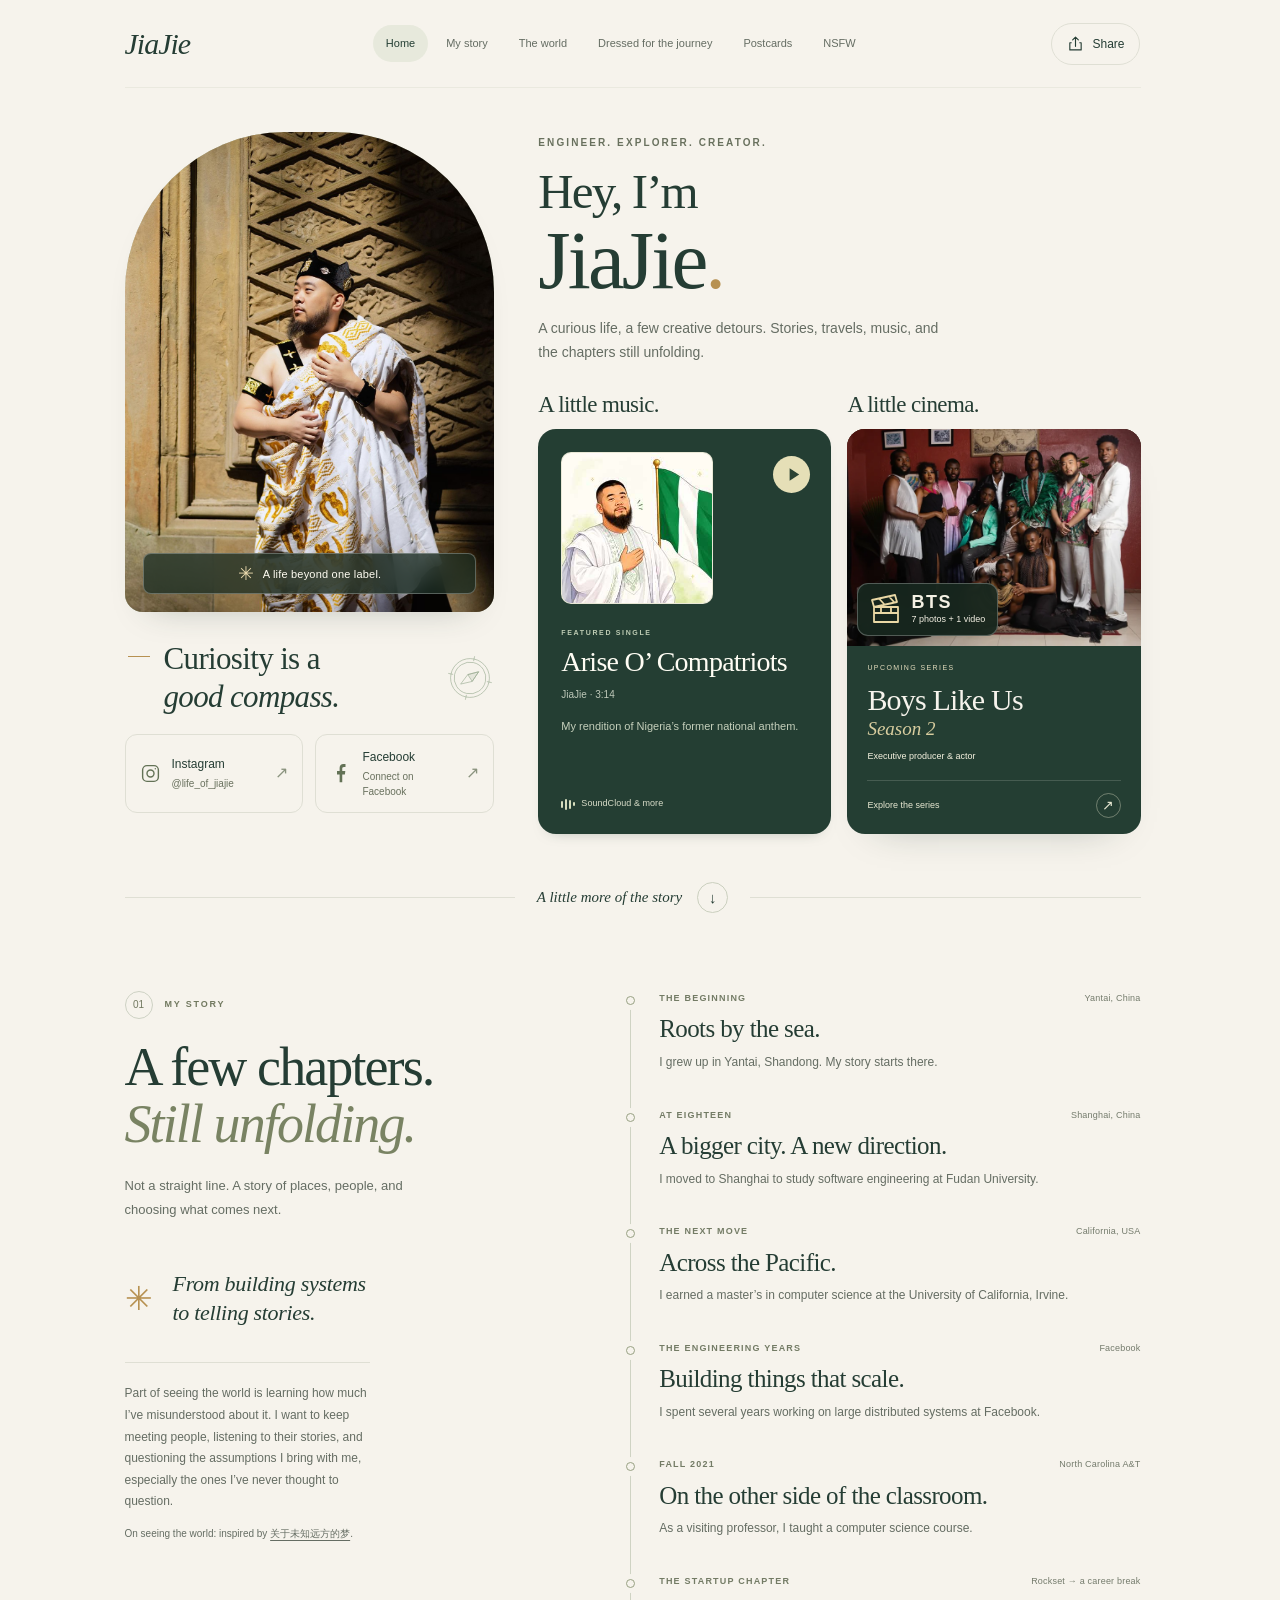
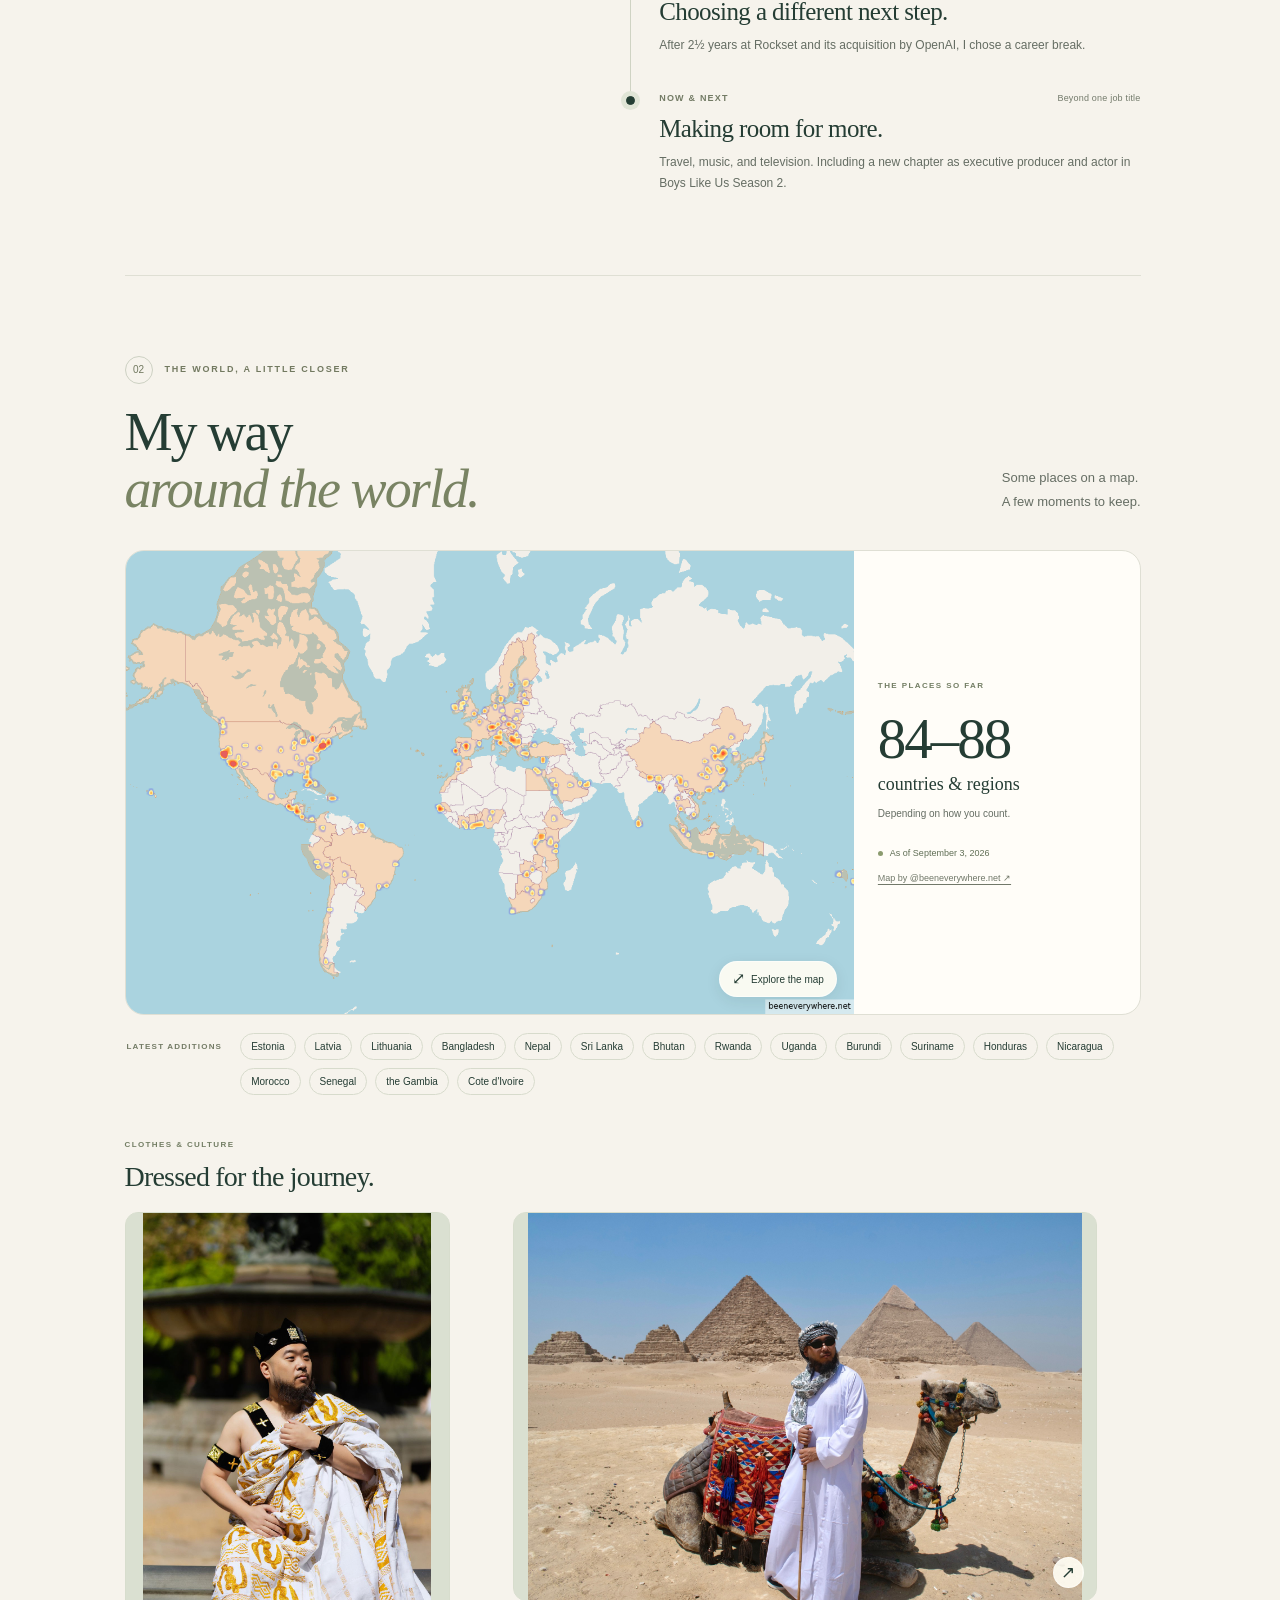
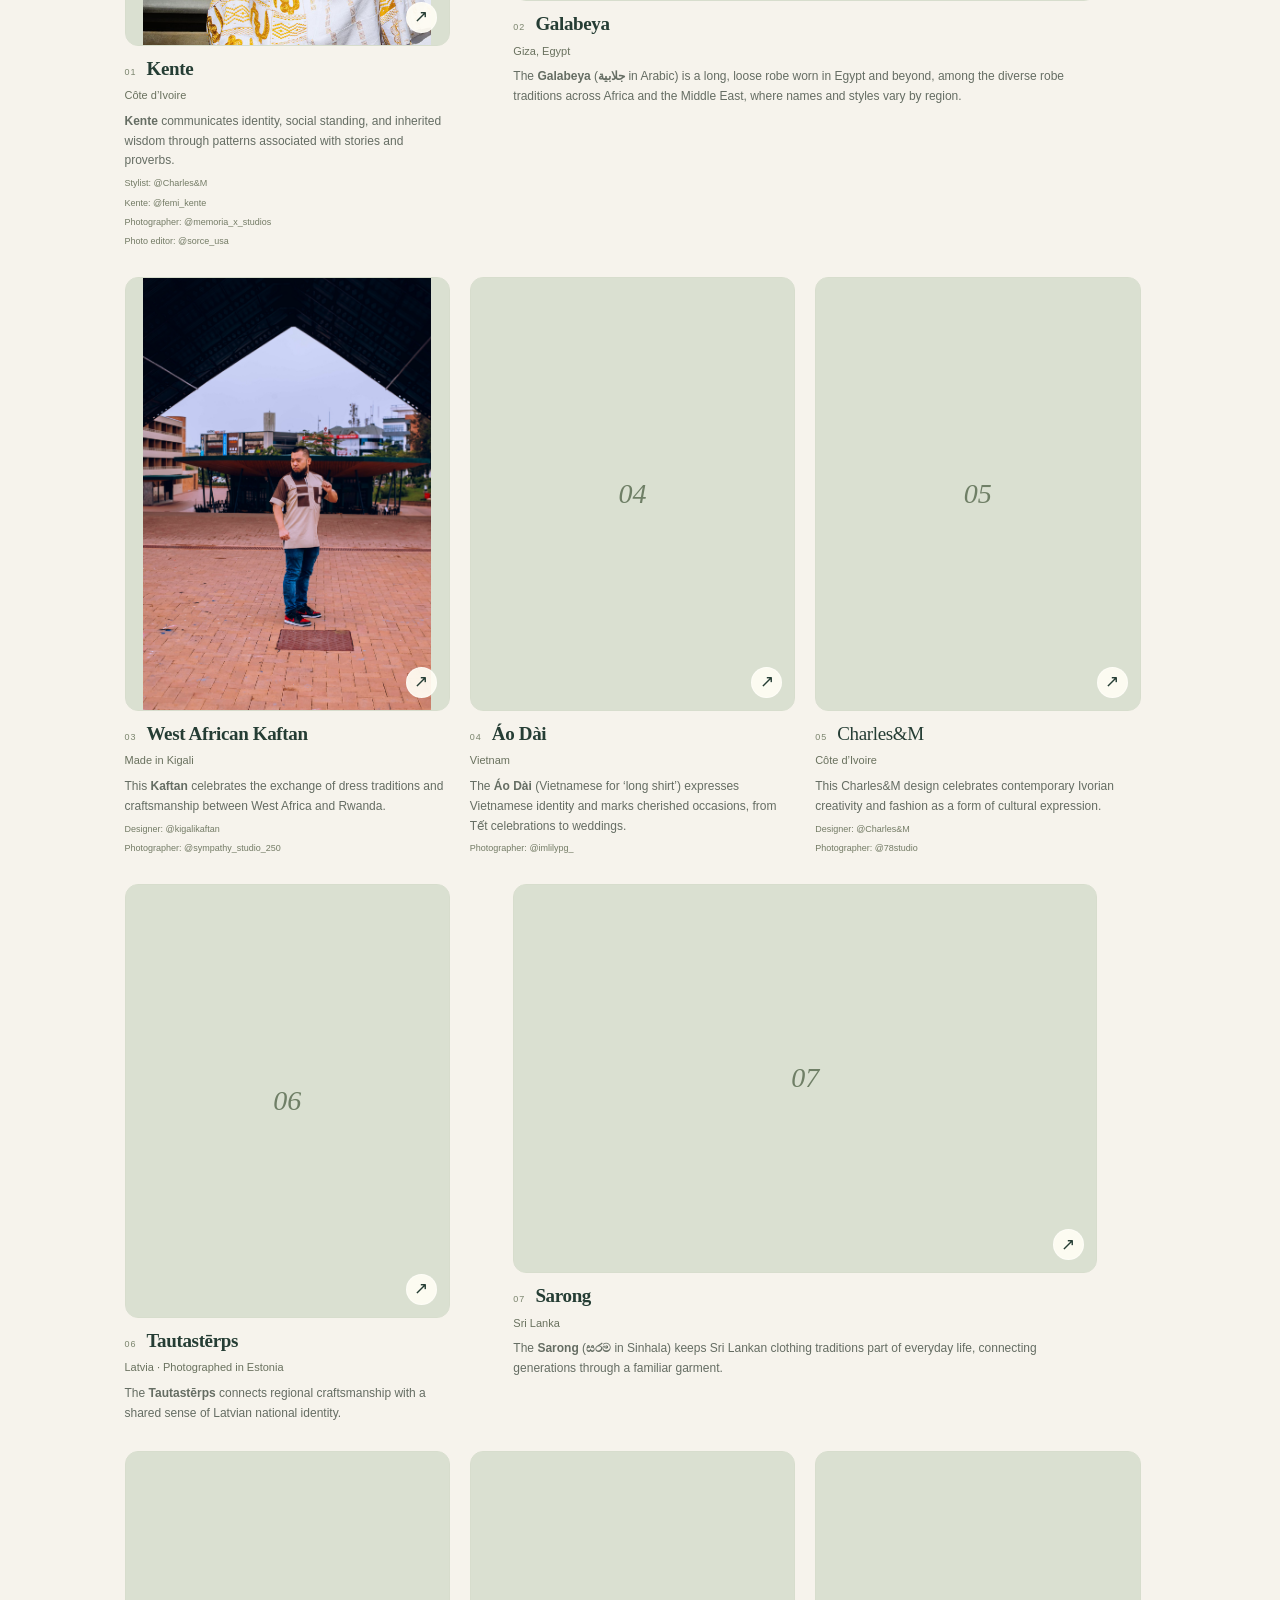
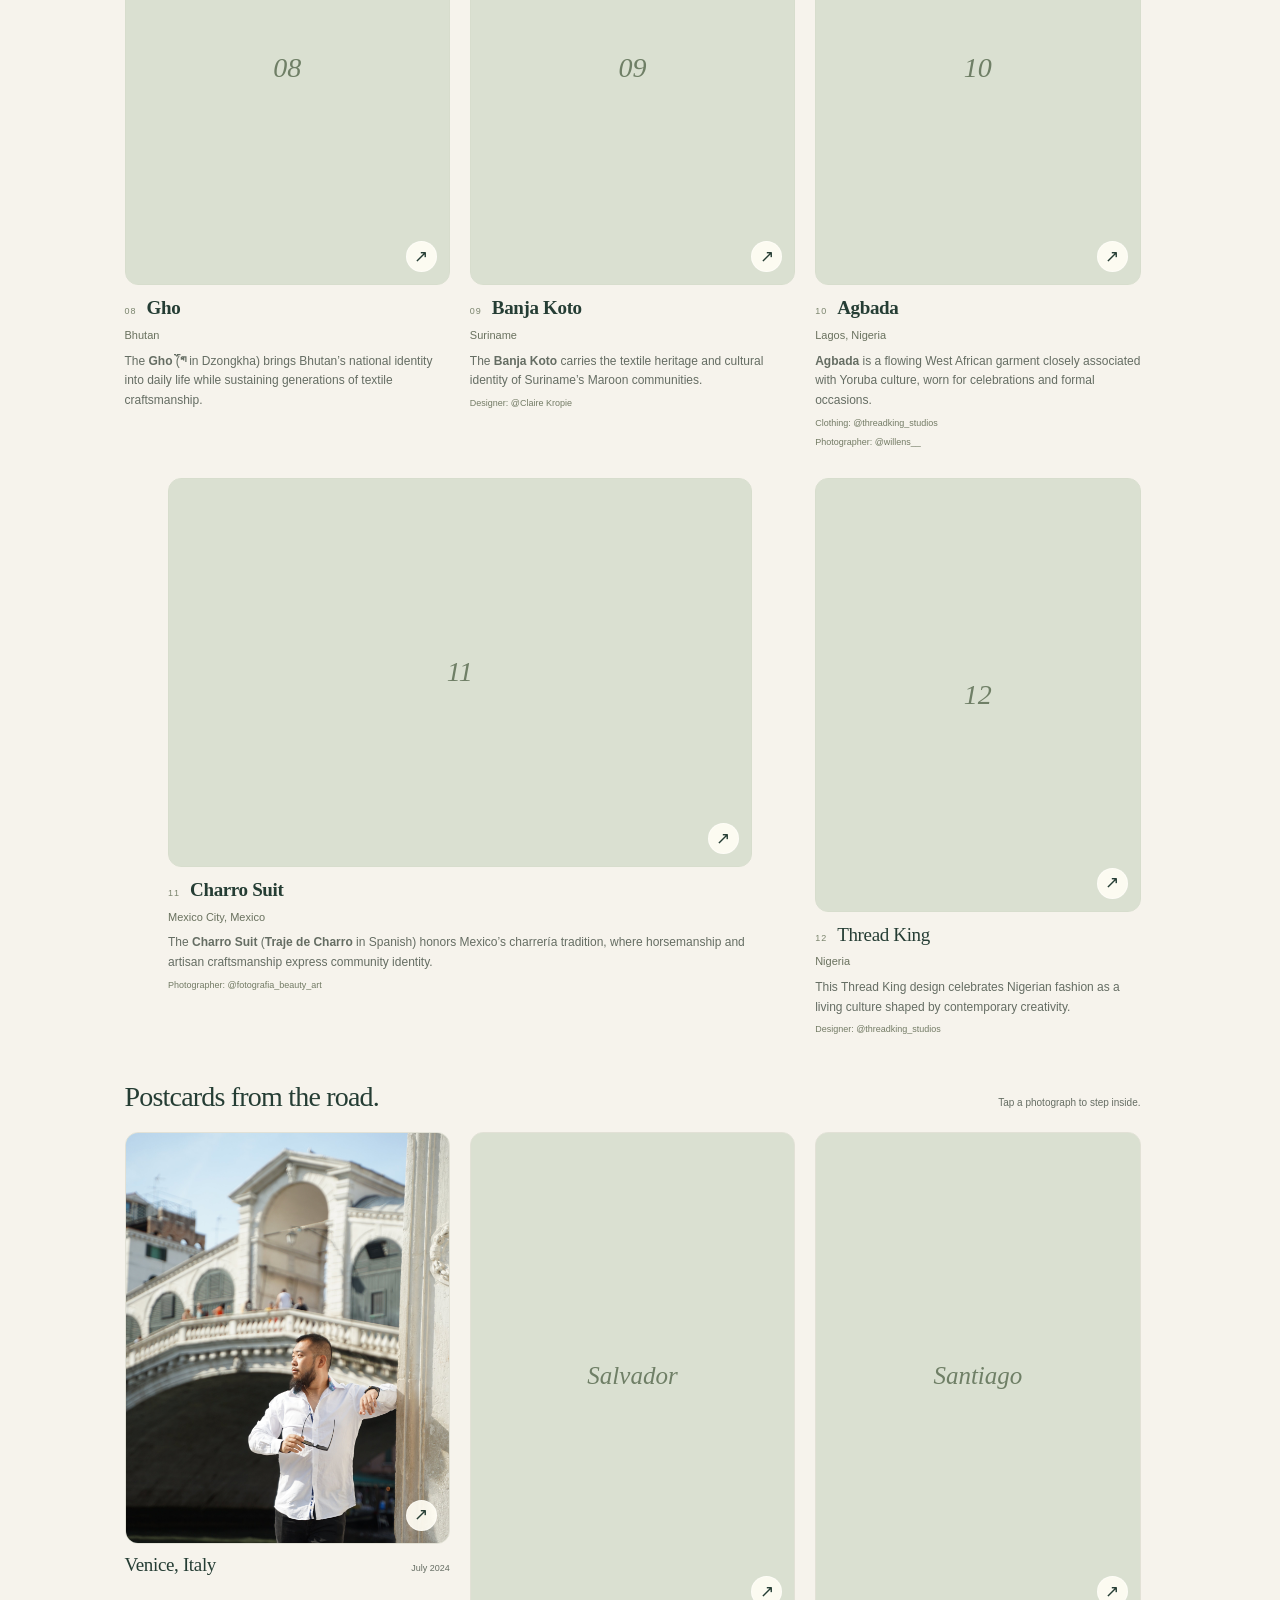
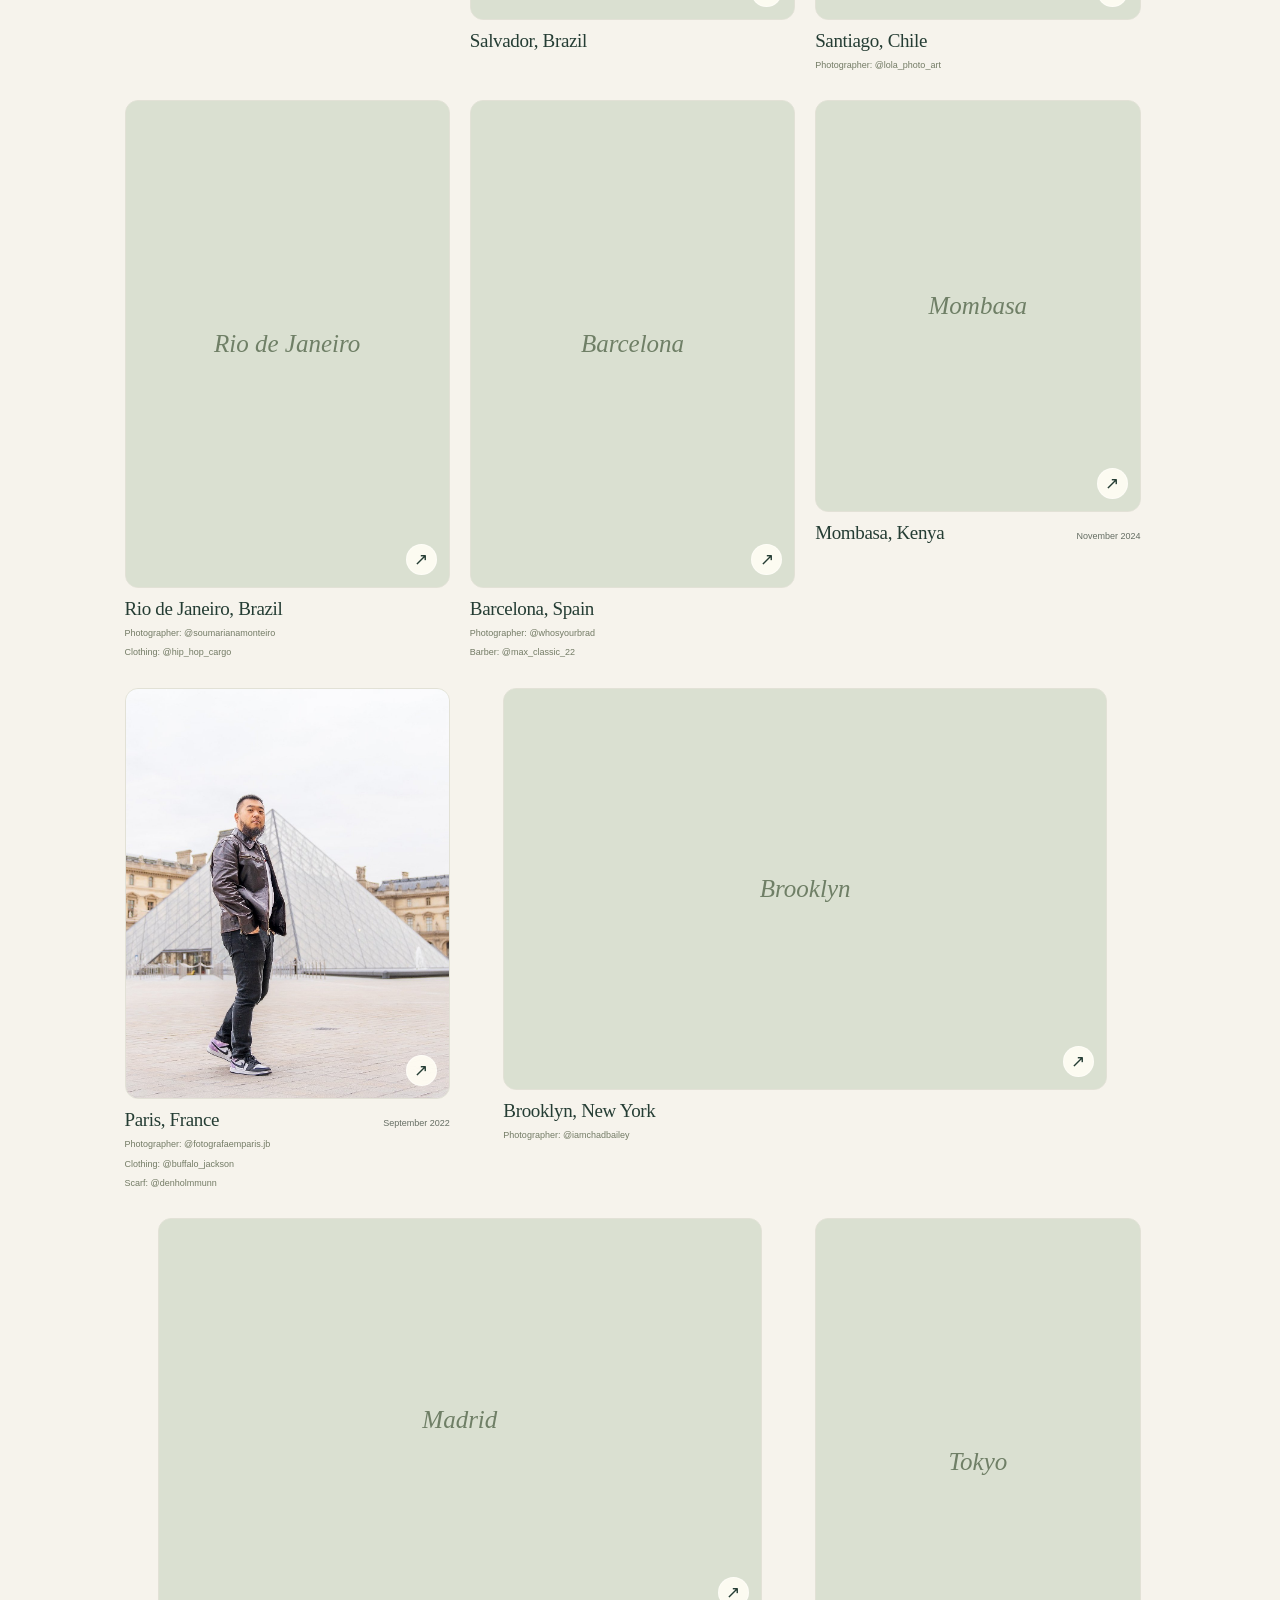
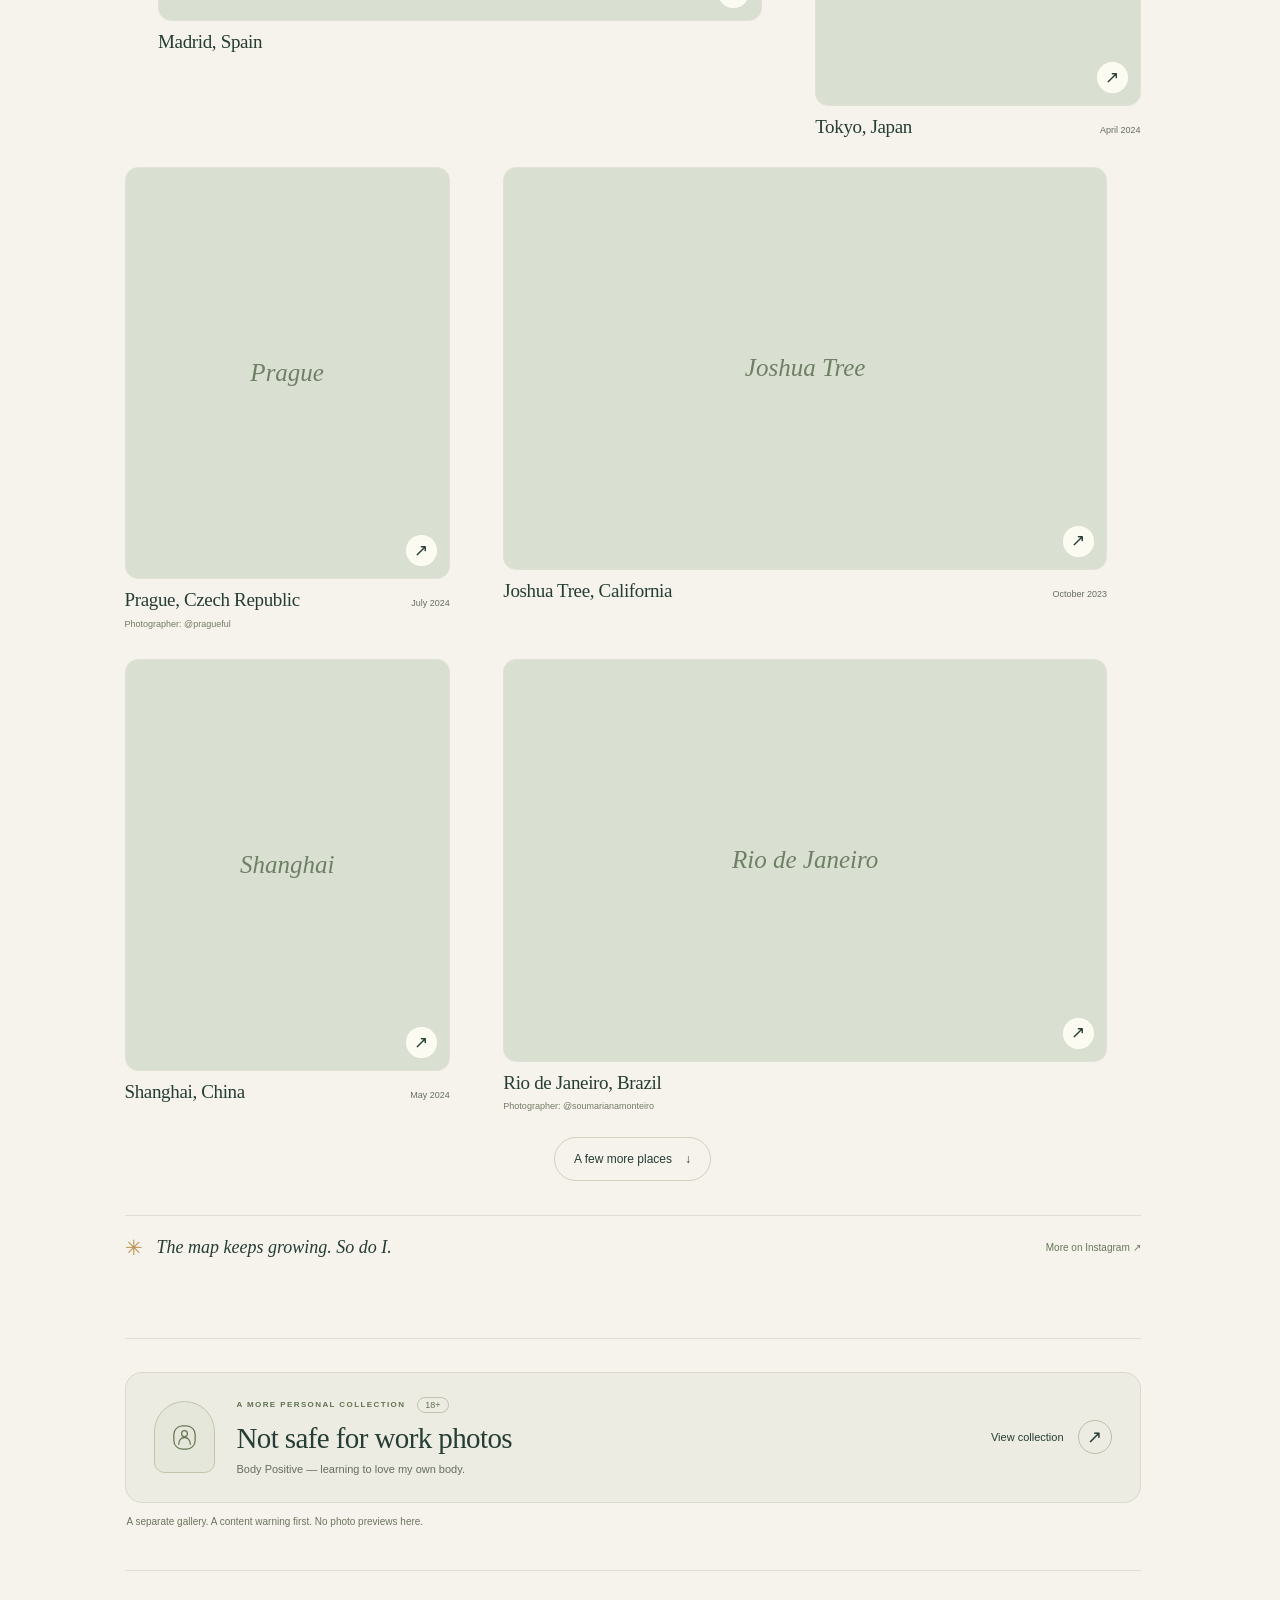
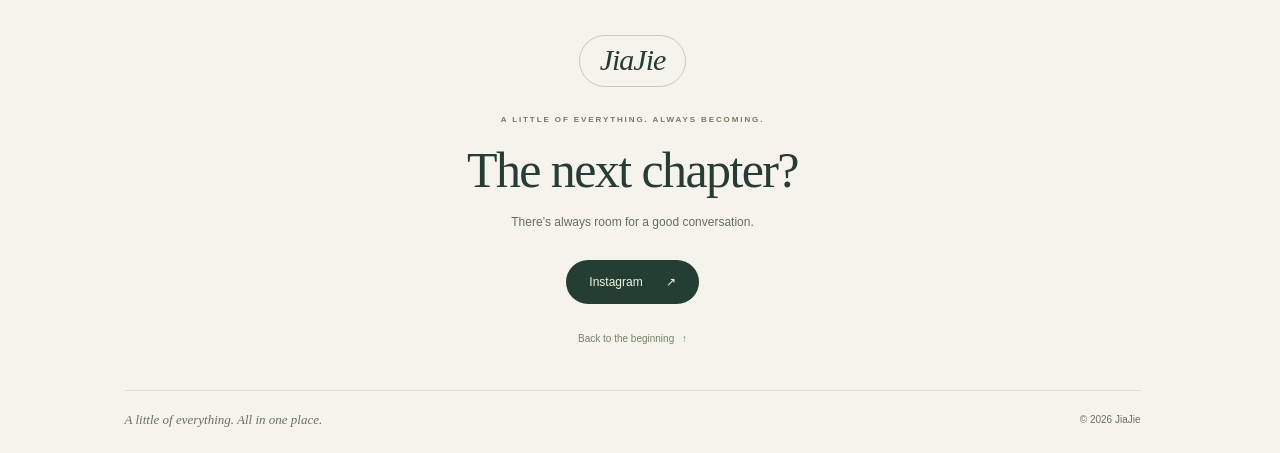
==== commit 30803b26: "Replace Instagram photos with matching larger originals" ====
--- a/public/index.html
+++ b/public/index.html
@@ -126,7 +126,7 @@
 <a class="culture-open" href="assets/culture/cultural-appreciation-01.jpg" rel="noopener noreferrer" target="_blank" aria-label="Open Áo Dài · Vietnam">
 <span class="culture-image image-frame"><span aria-hidden="true" class="image-placeholder">01</span><img alt="JiaJie in a red and gold Áo Dài on a leafy street." decoding="async" height="2560" loading="lazy" src="assets/culture/cultural-appreciation-01.jpg" width="1437"/><span aria-hidden="true" class="photo-expand">↗</span></span>
 <span class="culture-caption"><span class="culture-index" aria-hidden="true">01</span><strong class="culture-name">Áo Dài</strong></span>
-</a><figcaption class="culture-details"><p class="culture-location">Vietnam</p><p class="culture-description">The <strong>Áo Dài</strong> expresses Vietnamese identity and marks cherished occasions, from Tết celebrations to weddings.</p><div class="photo-credits"><p class="photo-credit"><span class="photo-credit-role">Photographer: </span><a href="https://www.instagram.com/imlilypg_/" rel="noopener noreferrer" target="_blank">@imlilypg_</a></p></div></figcaption></figure>
+</a><figcaption class="culture-details"><p class="culture-location">Vietnam</p><p class="culture-description">The <strong>Áo Dài</strong> (Vietnamese for ‘long shirt’) expresses Vietnamese identity and marks cherished occasions, from Tết celebrations to weddings.</p><div class="photo-credits"><p class="photo-credit"><span class="photo-credit-role">Photographer: </span><a href="https://www.instagram.com/imlilypg_/" rel="noopener noreferrer" target="_blank">@imlilypg_</a></p></div></figcaption></figure>
 <figure class="culture-card">
 <a class="culture-open" href="assets/culture/cultural-appreciation-02.jpg" rel="noopener noreferrer" target="_blank" aria-label="Open West African Kaftan · Made in Kigali">
 <span class="culture-image image-frame"><span aria-hidden="true" class="image-placeholder">02</span><img alt="JiaJie in a geometric-patterned West African Kaftan beneath a large canopy in an open square." decoding="async" height="3746" loading="lazy" src="assets/culture/cultural-appreciation-02.jpg" width="2500"/><span aria-hidden="true" class="photo-expand">↗</span></span>
@@ -173,8 +173,8 @@
 <span class="culture-caption"><span class="culture-index" aria-hidden="true">10</span><strong class="culture-name">Charro Suit</strong></span>
 </a><figcaption class="culture-details"><p class="culture-location">Mexico City, Mexico</p><p class="culture-description">The <strong>Charro Suit</strong> (<strong>Traje de Charro</strong> in Spanish) honors Mexico’s charrería tradition, where horsemanship and artisan craftsmanship express community identity.</p><div class="photo-credits"><p class="photo-credit"><span class="photo-credit-role">Photographer: </span><a href="https://www.instagram.com/fotografia_beauty_art/" rel="noopener noreferrer" target="_blank">@fotografia_beauty_art</a></p></div></figcaption></figure>
 <figure class="culture-card">
-<a class="culture-open" href="assets/culture/agbada-lagos.webp" rel="noopener noreferrer" target="_blank" aria-label="Open Agbada · Lagos, Nigeria">
-<span class="culture-image image-frame"><span aria-hidden="true" class="image-placeholder">11</span><img alt="JiaJie seated in a black-and-white striped embroidered Agbada with a pointed ceremonial hat in a studio." decoding="async" height="1920" loading="lazy" src="assets/culture/agbada-lagos.webp" width="1440"/><span aria-hidden="true" class="photo-expand">↗</span></span>
+<a class="culture-open" href="assets/culture/agbada-lagos-original.jpg" rel="noopener noreferrer" target="_blank" aria-label="Open Agbada · Lagos, Nigeria">
+<span class="culture-image image-frame"><span aria-hidden="true" class="image-placeholder">11</span><img alt="JiaJie seated in a black-and-white striped embroidered Agbada with a pointed ceremonial hat in a studio." decoding="async" height="6720" loading="lazy" src="assets/culture/agbada-lagos-original.jpg" width="4480"/><span aria-hidden="true" class="photo-expand">↗</span></span>
 <span class="culture-caption"><span class="culture-index" aria-hidden="true">11</span><strong class="culture-name">Agbada</strong></span>
 </a><figcaption class="culture-details"><p class="culture-location">Lagos, Nigeria</p><p class="culture-description"><strong>Agbada</strong> is a flowing West African garment closely associated with Yoruba culture, worn for celebrations and formal occasions.</p><div class="photo-credits"><p class="photo-credit"><span class="photo-credit-role">Clothing: </span><a href="https://www.instagram.com/threadking_studios/" rel="noopener noreferrer" target="_blank">@threadking_studios</a></p><p class="photo-credit"><span class="photo-credit-role">Photographer: </span><a href="https://www.instagram.com/willens__/" rel="noopener noreferrer" target="_blank">@willens__</a></p></div></figcaption></figure>
 <figure class="culture-card culture-card-wide">
@@ -184,7 +184,7 @@
 </a><figcaption class="culture-details"><p class="culture-location">Giza, Egypt</p><p class="culture-description">The <strong>Galabeya</strong> (<strong>جلابية</strong> in Arabic) is a long, loose robe worn in Egypt and beyond, among the diverse robe traditions across Africa and the Middle East, where names and styles vary by region.</p></figcaption></figure>
 </div></section>
 <div class="postcards-heading" id="postcards"><h3>Postcards from the road.</h3><span>Tap a photograph to step inside.</span></div>
-<div class="postcards-grid" id="travel-photos"><figure class="postcard"><a class="postcard-open" href="assets/postcards/cairo.jpg" rel="noopener noreferrer" target="_blank"><span class="postcard-image image-frame"><span aria-hidden="true" class="image-placeholder">Cairo</span><img alt="Travel photograph near a pyramid in Egypt." decoding="async" height="1000" loading="lazy" src="assets/postcards/cairo.jpg" width="667"/><span aria-hidden="true" class="photo-expand">↗</span></span><span class="postcard-caption"><strong>Cairo, Egypt</strong><span>September 2024</span></span></a><figcaption class="photo-credits"><p class="photo-credit"><span class="photo-credit-role">Photographer: </span><a href="https://www.instagram.com/hossam_artistic/" rel="noopener noreferrer" target="_blank">@hossam_artistic</a></p></figcaption></figure><figure class="postcard"><a class="postcard-open" href="assets/postcards/paris.jpg" rel="noopener noreferrer" target="_blank"><span class="postcard-image image-frame"><span aria-hidden="true" class="image-placeholder">Paris</span><img alt="Travel portrait beside the Louvre pyramid in Paris." decoding="async" height="1000" loading="lazy" src="assets/postcards/paris.jpg" width="800"/><span aria-hidden="true" class="photo-expand">↗</span></span><span class="postcard-caption"><strong>Paris, France</strong><span>September 2022</span></span></a><figcaption class="photo-credits"><p class="photo-credit"><span class="photo-credit-role">Photographer: </span><a href="https://www.instagram.com/fotografaemparis.jb/" rel="noopener noreferrer" target="_blank">@fotografaemparis.jb</a></p><p class="photo-credit"><span class="photo-credit-role">Clothing: </span><a href="https://www.instagram.com/buffalo_jackson/" rel="noopener noreferrer" target="_blank">@buffalo_jackson</a></p><p class="photo-credit"><span class="photo-credit-role">Scarf: </span><a href="https://www.instagram.com/denholmmunn/" rel="noopener noreferrer" target="_blank">@denholmmunn</a></p></figcaption></figure><figure class="postcard"><a class="postcard-open" href="assets/postcards/prague.jpg" rel="noopener noreferrer" target="_blank"><span class="postcard-image image-frame"><span aria-hidden="true" class="image-placeholder">Prague</span><img alt="Travel portrait on a cobbled street in Prague." decoding="async" height="1000" loading="lazy" src="assets/postcards/prague.jpg" width="667"/><span aria-hidden="true" class="photo-expand">↗</span></span><span class="postcard-caption"><strong>Prague, Czech Republic</strong><span>July 2024</span></span></a><figcaption class="photo-credits"><p class="photo-credit"><span class="photo-credit-role">Photographer: </span><a href="https://www.instagram.com/pragueful/" rel="noopener noreferrer" target="_blank">@pragueful</a></p></figcaption></figure><figure class="postcard"><a class="postcard-open" href="assets/postcards/mombasa.jpg" rel="noopener noreferrer" target="_blank"><span class="postcard-image image-frame"><span aria-hidden="true" class="image-placeholder">Mombasa</span><img alt="Travel photograph on a sunny street in Mombasa." decoding="async" height="1000" loading="lazy" src="assets/postcards/mombasa.jpg" width="753"/><span aria-hidden="true" class="photo-expand">↗</span></span><span class="postcard-caption"><strong>Mombasa, Kenya</strong><span>November 2024</span></span></a></figure><figure class="postcard"><a class="postcard-open" href="assets/postcards/istanbul.jpg" rel="noopener noreferrer" target="_blank"><span class="postcard-image image-frame"><span aria-hidden="true" class="image-placeholder">Istanbul</span><img alt="Travel portrait by the waterfront in Istanbul." decoding="async" height="1000" loading="lazy" src="assets/postcards/istanbul.jpg" width="667"/><span aria-hidden="true" class="photo-expand">↗</span></span><span class="postcard-caption"><strong>Istanbul, Turkey</strong><span>August 2024</span></span></a></figure><figure class="postcard"><a class="postcard-open" href="assets/postcards/venice.jpg" rel="noopener noreferrer" target="_blank"><span class="postcard-image image-frame"><span aria-hidden="true" class="image-placeholder">Venice</span><img alt="Travel portrait beside a canal and bridge in Venice." decoding="async" height="1000" loading="lazy" src="assets/postcards/venice.jpg" width="667"/><span aria-hidden="true" class="photo-expand">↗</span></span><span class="postcard-caption"><strong>Venice, Italy</strong><span>July 2024</span></span></a></figure><figure class="postcard"><a class="postcard-open" href="assets/postcards/singapore.jpg" rel="noopener noreferrer" target="_blank"><span class="postcard-image image-frame"><span aria-hidden="true" class="image-placeholder">Singapore</span><img alt="Travel portrait beneath the Supertrees in Singapore." decoding="async" height="1000" loading="lazy" src="assets/postcards/singapore.jpg" width="667"/><span aria-hidden="true" class="photo-expand">↗</span></span><span class="postcard-caption"><strong>Singapore</strong><span>October 2024</span></span></a></figure><figure class="postcard postcard-square"><a class="postcard-open" href="assets/postcards/rio-patchwork-jacket.webp" rel="noopener noreferrer" target="_blank"><span class="postcard-image image-frame"><span aria-hidden="true" class="image-placeholder">Rio de Janeiro</span><img alt="JiaJie wearing a patchwork denim jacket by the Rio waterfront." decoding="async" height="1440" loading="lazy" src="assets/postcards/rio-patchwork-jacket.webp" width="1440"/><span aria-hidden="true" class="photo-expand">↗</span></span><span class="postcard-caption"><strong>Rio de Janeiro, Brazil</strong><span></span></span></a><figcaption class="photo-credits"><p class="photo-credit"><span class="photo-credit-role">Photographer: </span><a href="https://www.instagram.com/soumarianamonteiro/" rel="noopener noreferrer" target="_blank">@soumarianamonteiro</a></p><p class="photo-credit"><span class="photo-credit-role">Clothing: </span><a href="https://www.instagram.com/hip_hop_cargo/" rel="noopener noreferrer" target="_blank">@hip_hop_cargo</a></p></figcaption></figure><figure class="postcard postcard-square"><a class="postcard-open" href="assets/postcards/rio-beach.webp" rel="noopener noreferrer" target="_blank"><span class="postcard-image image-frame"><span aria-hidden="true" class="image-placeholder">Rio de Janeiro</span><img alt="JiaJie in colorful striped swim shorts on a beach with the Rio coastline behind him." decoding="async" height="1440" loading="lazy" src="assets/postcards/rio-beach.webp" width="1439"/><span aria-hidden="true" class="photo-expand">↗</span></span><span class="postcard-caption"><strong>Rio de Janeiro, Brazil</strong><span></span></span></a><figcaption class="photo-credits"><p class="photo-credit"><span class="photo-credit-role">Photographer: </span><a href="https://www.instagram.com/soumarianamonteiro/" rel="noopener noreferrer" target="_blank">@soumarianamonteiro</a></p></figcaption></figure><figure class="postcard postcard-square"><a class="postcard-open" href="assets/postcards/copenhagen.webp" rel="noopener noreferrer" target="_blank"><span class="postcard-image image-frame"><span aria-hidden="true" class="image-placeholder">Copenhagen</span><img alt="JiaJie in a white shirt and black hat beside a church with a tall stone spire." decoding="async" height="1440" loading="lazy" src="assets/postcards/copenhagen.webp" width="1440"/><span aria-hidden="true" class="photo-expand">↗</span></span><span class="postcard-caption"><strong>Copenhagen, Denmark</strong><span></span></span></a></figure><figure class="postcard postcard-square"><a class="postcard-open" href="assets/postcards/lisbon.webp" rel="noopener noreferrer" target="_blank"><span class="postcard-image image-frame"><span aria-hidden="true" class="image-placeholder">Lisbon</span><img alt="JiaJie in an open patterned shirt at a viewpoint over red rooftops." decoding="async" height="1440" loading="lazy" src="assets/postcards/lisbon.webp" width="1440"/><span aria-hidden="true" class="photo-expand">↗</span></span><span class="postcard-caption"><strong>Lisbon, Portugal</strong><span></span></span></a></figure><figure class="postcard postcard-square"><a class="postcard-open" href="assets/postcards/hawaii-coast.jpg" rel="noopener noreferrer" target="_blank"><span class="postcard-image image-frame"><span aria-hidden="true" class="image-placeholder">Oahu</span><img alt="JiaJie wearing a pink tropical shirt and leafy lei at a coastal overlook." decoding="async" height="1440" loading="lazy" src="assets/postcards/hawaii-coast.jpg" width="1440"/><span aria-hidden="true" class="photo-expand">↗</span></span><span class="postcard-caption"><strong>Oahu, Hawaii</strong><span></span></span></a><figcaption class="photo-credits"><p class="photo-credit"><span class="photo-credit-role">Photographer: </span><a href="https://www.instagram.com/hawaii_daytour/" rel="noopener noreferrer" target="_blank">@hawaii_daytour</a></p></figcaption></figure><figure class="postcard postcard-square"><a class="postcard-open" href="assets/postcards/madrid.webp" rel="noopener noreferrer" target="_blank"><span class="postcard-image image-frame"><span aria-hidden="true" class="image-placeholder">Madrid</span><img alt="JiaJie in a white patterned shirt with mounted guards behind him." decoding="async" height="1440" loading="lazy" src="assets/postcards/madrid.webp" width="1440"/><span aria-hidden="true" class="photo-expand">↗</span></span><span class="postcard-caption"><strong>Madrid, Spain</strong><span></span></span></a></figure><figure class="postcard postcard-square"><a class="postcard-open" href="assets/postcards/santiago.webp" rel="noopener noreferrer" target="_blank"><span class="postcard-image image-frame"><span aria-hidden="true" class="image-placeholder">Santiago</span><img alt="JiaJie in a black-and-white shirt beside a pond with Santiago’s skyline behind him." decoding="async" height="1440" loading="lazy" src="assets/postcards/santiago.webp" width="1440"/><span aria-hidden="true" class="photo-expand">↗</span></span><span class="postcard-caption"><strong>Santiago, Chile</strong><span></span></span></a><figcaption class="photo-credits"><p class="photo-credit"><span class="photo-credit-role">Photographer: </span><a href="https://www.instagram.com/lola_photo_art/" rel="noopener noreferrer" target="_blank">@lola_photo_art</a></p></figcaption></figure><figure class="postcard postcard-square"><a class="postcard-open" href="assets/postcards/panama-city.webp" rel="noopener noreferrer" target="_blank"><span class="postcard-image image-frame"><span aria-hidden="true" class="image-placeholder">Panama City</span><img alt="JiaJie in a turquoise denim outfit on a street lined with balconies in Panama City." decoding="async" height="1440" loading="lazy" src="assets/postcards/panama-city.webp" width="1440"/><span aria-hidden="true" class="photo-expand">↗</span></span><span class="postcard-caption"><strong>Panama City, Panama</strong><span></span></span></a></figure><figure class="postcard postcard-square"><a class="postcard-open" href="assets/postcards/marrakech.webp" rel="noopener noreferrer" target="_blank"><span class="postcard-image image-frame"><span aria-hidden="true" class="image-placeholder">Marrakech</span><img alt="JiaJie in a patterned jacket beside golden metalwork and colorful stalls in a Marrakech market." decoding="async" height="1440" loading="lazy" src="assets/postcards/marrakech.webp" width="1440"/><span aria-hidden="true" class="photo-expand">↗</span></span><span class="postcard-caption"><strong>Marrakech, Morocco</strong><span></span></span></a><figcaption class="photo-credits"><p class="photo-credit"><span class="photo-credit-role">Clothing: </span><a href="https://www.instagram.com/nkandayatu/" rel="noopener noreferrer" target="_blank">@nkandayatu</a></p></figcaption></figure><figure class="postcard postcard-square"><a class="postcard-open" href="assets/postcards/tokyo.webp" rel="noopener noreferrer" target="_blank"><span class="postcard-image image-frame"><span aria-hidden="true" class="image-placeholder">Tokyo</span><img alt="JiaJie in a black shirt and white shorts crossing a busy Tokyo street beneath illuminated signs." decoding="async" height="1440" loading="lazy" src="assets/postcards/tokyo.webp" width="1440"/><span aria-hidden="true" class="photo-expand">↗</span></span><span class="postcard-caption"><strong>Tokyo, Japan</strong><span>April 2024</span></span></a></figure><figure class="postcard postcard-square"><a class="postcard-open" href="assets/postcards/salvador.webp" rel="noopener noreferrer" target="_blank"><span class="postcard-image image-frame"><span aria-hidden="true" class="image-placeholder">Salvador</span><img alt="JiaJie in a black graphic T-shirt in a square lined with pastel buildings in Salvador." decoding="async" height="1440" loading="lazy" src="assets/postcards/salvador.webp" width="1440"/><span aria-hidden="true" class="photo-expand">↗</span></span><span class="postcard-caption"><strong>Salvador, Brazil</strong><span></span></span></a></figure><figure class="postcard postcard-square"><a class="postcard-open" href="assets/postcards/johannesburg.webp" rel="noopener noreferrer" target="_blank"><span class="postcard-image image-frame"><span aria-hidden="true" class="image-placeholder">Johannesburg</span><img alt="JiaJie in a yellow shirt with his arms raised beneath the Maboneng sign on a Johannesburg street." decoding="async" height="1440" loading="lazy" src="assets/postcards/johannesburg.webp" width="1440"/><span aria-hidden="true" class="photo-expand">↗</span></span><span class="postcard-caption"><strong>Johannesburg, South Africa</strong><span></span></span></a><figcaption class="photo-credits"><p class="photo-credit"><span class="photo-credit-role">Photographer: </span><a href="https://www.instagram.com/tyme.media/" rel="noopener noreferrer" target="_blank">@tyme.media</a></p></figcaption></figure><figure class="postcard postcard-square"><a class="postcard-open" href="assets/postcards/taipei.webp" rel="noopener noreferrer" target="_blank"><span class="postcard-image image-frame"><span aria-hidden="true" class="image-placeholder">Taipei</span><img alt="JiaJie wearing denim overalls beside a brick wall and stone steps in Taipei." decoding="async" height="1440" loading="lazy" src="assets/postcards/taipei.webp" width="1440"/><span aria-hidden="true" class="photo-expand">↗</span></span><span class="postcard-caption"><strong>Taipei, Taiwan</strong><span></span></span></a><figcaption class="photo-credits"><p class="photo-credit"><span class="photo-credit-role">Photographer: </span><span>@mason.tpe.photographer</span></p></figcaption></figure><figure class="postcard postcard-square"><a class="postcard-open" href="assets/postcards/barcelona.jpg" rel="noopener noreferrer" target="_blank"><span class="postcard-image image-frame"><span aria-hidden="true" class="image-placeholder">Barcelona</span><img alt="JiaJie wearing a denim jacket with gray sleeves on a stone-lined street in Barcelona." decoding="async" height="1440" loading="lazy" src="assets/postcards/barcelona.jpg" width="1440"/><span aria-hidden="true" class="photo-expand">↗</span></span><span class="postcard-caption"><strong>Barcelona, Spain</strong><span></span></span></a><figcaption class="photo-credits"><p class="photo-credit"><span class="photo-credit-role">Photographer: </span><a href="https://www.instagram.com/whosyourbrad/" rel="noopener noreferrer" target="_blank">@whosyourbrad</a></p><p class="photo-credit"><span class="photo-credit-role">Barber: </span><a href="https://www.instagram.com/max_classic_22/" rel="noopener noreferrer" target="_blank">@max_classic_22</a></p></figcaption></figure><figure class="postcard postcard-square"><a class="postcard-open" href="assets/postcards/amsterdam.jpg" rel="noopener noreferrer" target="_blank"><span class="postcard-image image-frame"><span aria-hidden="true" class="image-placeholder">Amsterdam</span><img alt="JiaJie in a dark coat and knit hat on a bridge above an Amsterdam canal lined with boats and autumn trees." decoding="async" height="1440" loading="lazy" src="assets/postcards/amsterdam.jpg" width="1440"/><span aria-hidden="true" class="photo-expand">↗</span></span><span class="postcard-caption"><strong>Amsterdam, Netherlands</strong><span></span></span></a></figure><figure class="postcard"><a class="postcard-open" href="assets/postcards/shanghai.jpg" rel="noopener noreferrer" target="_blank"><span class="postcard-image image-frame"><span aria-hidden="true" class="image-placeholder">Shanghai</span><img alt="JiaJie in a white T-shirt and shorts on a sunny Shanghai street beside historic buildings." decoding="async" height="6000" loading="lazy" src="assets/postcards/shanghai.jpg" width="4000"/><span aria-hidden="true" class="photo-expand">↗</span></span><span class="postcard-caption"><strong>Shanghai, China</strong><span>May 2024</span></span></a></figure><figure class="postcard"><a class="postcard-open" href="assets/postcards/dubai.png" rel="noopener noreferrer" target="_blank"><span class="postcard-image image-frame"><span aria-hidden="true" class="image-placeholder">Dubai</span><img alt="JiaJie relaxing in a beach chair with the Burj Al Arab behind him in Dubai." decoding="async" height="2688" loading="lazy" src="assets/postcards/dubai.png" width="1792"/><span aria-hidden="true" class="photo-expand">↗</span></span><span class="postcard-caption"><strong>Dubai, United Arab Emirates</strong><span>October 2024</span></span></a></figure><figure class="postcard"><a class="postcard-open" href="assets/postcards/london.jpg" rel="noopener noreferrer" target="_blank"><span class="postcard-image image-frame"><span aria-hidden="true" class="image-placeholder">London</span><img alt="JiaJie in a black hat and leather jacket beside Big Ben in London." decoding="async" height="6000" loading="lazy" src="assets/postcards/london.jpg" width="4000"/><span aria-hidden="true" class="photo-expand">↗</span></span><span class="postcard-caption"><strong>London, United Kingdom</strong><span>April 2022</span></span></a><figcaption class="photo-credits"><p class="photo-credit"><span class="photo-credit-role">Photographer: </span><a href="https://www.instagram.com/shane_kchung/" rel="noopener noreferrer" target="_blank">@shane_kchung</a></p></figcaption></figure><figure class="postcard"><a class="postcard-open" href="assets/postcards/dublin.jpg" rel="noopener noreferrer" target="_blank"><span class="postcard-image image-frame"><span aria-hidden="true" class="image-placeholder">Dublin</span><img alt="JiaJie in a black jacket and white trousers beneath a stone archway in Dublin." decoding="async" height="2000" loading="lazy" src="assets/postcards/dublin.jpg" width="1400"/><span aria-hidden="true" class="photo-expand">↗</span></span><span class="postcard-caption"><strong>Dublin, Ireland</strong><span>April 2022</span></span></a><figcaption class="photo-credits"><p class="photo-credit"><span class="photo-credit-role">Photographer: </span><a href="https://www.instagram.com/fabricejolivetphotography/" rel="noopener noreferrer" target="_blank">@fabricejolivetphotography</a></p></figcaption></figure><figure class="postcard postcard-wide"><a class="postcard-open" href="assets/postcards/miami.jpg" rel="noopener noreferrer" target="_blank"><span class="postcard-image image-frame"><span aria-hidden="true" class="image-placeholder">Miami</span><img alt="JiaJie walking along a palm-lined sidewalk beside colorful buildings in Miami." decoding="async" height="1200" loading="lazy" src="assets/postcards/miami.jpg" width="1600"/><span aria-hidden="true" class="photo-expand">↗</span></span><span class="postcard-caption"><strong>Miami, Florida</strong><span>May 2022</span></span></a></figure><figure class="postcard postcard-wide"><a class="postcard-open" href="assets/postcards/brooklyn.jpg" rel="noopener noreferrer" target="_blank"><span class="postcard-image image-frame"><span aria-hidden="true" class="image-placeholder">Brooklyn</span><img alt="JiaJie seated on waterfront rocks with the Manhattan Bridge behind him in Brooklyn, New York." decoding="async" height="1280" loading="lazy" src="assets/postcards/brooklyn.jpg" width="1920"/><span aria-hidden="true" class="photo-expand">↗</span></span><span class="postcard-caption"><strong>Brooklyn, New York</strong><span></span></span></a><figcaption class="photo-credits"><p class="photo-credit"><span class="photo-credit-role">Photographer: </span><a href="https://www.instagram.com/iamchadbailey/" rel="noopener noreferrer" target="_blank">@iamchadbailey</a></p></figcaption></figure><figure class="postcard postcard-wide"><a class="postcard-open" href="assets/postcards/san-francisco.jpg" rel="noopener noreferrer" target="_blank"><span class="postcard-image image-frame"><span aria-hidden="true" class="image-placeholder">San Francisco</span><img alt="JiaJie with his arms folded beside a mint-green streetcar in San Francisco." decoding="async" height="5304" loading="lazy" src="assets/postcards/san-francisco.jpg" width="7952"/><span aria-hidden="true" class="photo-expand">↗</span></span><span class="postcard-caption"><strong>San Francisco, California</strong><span></span></span></a><figcaption class="photo-credits"><p class="photo-credit"><span class="photo-credit-role">Photographer: </span><a href="https://www.instagram.com/sanfrancisco.photo/" rel="noopener noreferrer" target="_blank">@sanfrancisco.photo</a></p></figcaption></figure><figure class="postcard postcard-wide"><a class="postcard-open" href="assets/postcards/machu-picchu.jpg" rel="noopener noreferrer" target="_blank"><span class="postcard-image image-frame"><span aria-hidden="true" class="image-placeholder">Machu Picchu</span><img alt="JiaJie in a red varsity jacket overlooking the stone terraces and mountains of Machu Picchu, Peru." decoding="async" height="3072" loading="lazy" src="assets/postcards/machu-picchu.jpg" width="4080"/><span aria-hidden="true" class="photo-expand">↗</span></span><span class="postcard-caption"><strong>Machu Picchu, Peru</strong><span>September 2023</span></span></a></figure><figure class="postcard postcard-wide"><a class="postcard-open" href="assets/postcards/bogota.jpg" rel="noopener noreferrer" target="_blank"><span class="postcard-image image-frame"><span aria-hidden="true" class="image-placeholder">Bogotá</span><img alt="JiaJie beside the Bogotá sign at a hilltop overlook above the city in Colombia." decoding="async" height="3072" loading="lazy" src="assets/postcards/bogota.jpg" width="4080"/><span aria-hidden="true" class="photo-expand">↗</span></span><span class="postcard-caption"><strong>Bogotá, Colombia</strong><span>September 2023</span></span></a></figure><figure class="postcard postcard-wide"><a class="postcard-open" href="assets/postcards/joshua-tree.jpg" rel="noopener noreferrer" target="_blank"><span class="postcard-image image-frame"><span aria-hidden="true" class="image-placeholder">Joshua Tree</span><img alt="JiaJie holding a mug on a desert patio at dusk in Joshua Tree, California." decoding="async" height="3072" loading="lazy" src="assets/postcards/joshua-tree.jpg" width="4080"/><span aria-hidden="true" class="photo-expand">↗</span></span><span class="postcard-caption"><strong>Joshua Tree, California</strong><span>October 2023</span></span></a></figure></div>
+<div class="postcards-grid" id="travel-photos"><figure class="postcard"><a class="postcard-open" href="assets/postcards/cairo.jpg" rel="noopener noreferrer" target="_blank"><span class="postcard-image image-frame"><span aria-hidden="true" class="image-placeholder">Cairo</span><img alt="Travel photograph near a pyramid in Egypt." decoding="async" height="1000" loading="lazy" src="assets/postcards/cairo.jpg" width="667"/><span aria-hidden="true" class="photo-expand">↗</span></span><span class="postcard-caption"><strong>Cairo, Egypt</strong><span>September 2024</span></span></a><figcaption class="photo-credits"><p class="photo-credit"><span class="photo-credit-role">Photographer: </span><a href="https://www.instagram.com/hossam_artistic/" rel="noopener noreferrer" target="_blank">@hossam_artistic</a></p></figcaption></figure><figure class="postcard"><a class="postcard-open" href="assets/postcards/paris.jpg" rel="noopener noreferrer" target="_blank"><span class="postcard-image image-frame"><span aria-hidden="true" class="image-placeholder">Paris</span><img alt="Travel portrait beside the Louvre pyramid in Paris." decoding="async" height="1000" loading="lazy" src="assets/postcards/paris.jpg" width="800"/><span aria-hidden="true" class="photo-expand">↗</span></span><span class="postcard-caption"><strong>Paris, France</strong><span>September 2022</span></span></a><figcaption class="photo-credits"><p class="photo-credit"><span class="photo-credit-role">Photographer: </span><a href="https://www.instagram.com/fotografaemparis.jb/" rel="noopener noreferrer" target="_blank">@fotografaemparis.jb</a></p><p class="photo-credit"><span class="photo-credit-role">Clothing: </span><a href="https://www.instagram.com/buffalo_jackson/" rel="noopener noreferrer" target="_blank">@buffalo_jackson</a></p><p class="photo-credit"><span class="photo-credit-role">Scarf: </span><a href="https://www.instagram.com/denholmmunn/" rel="noopener noreferrer" target="_blank">@denholmmunn</a></p></figcaption></figure><figure class="postcard"><a class="postcard-open" href="assets/postcards/prague.jpg" rel="noopener noreferrer" target="_blank"><span class="postcard-image image-frame"><span aria-hidden="true" class="image-placeholder">Prague</span><img alt="Travel portrait on a cobbled street in Prague." decoding="async" height="1000" loading="lazy" src="assets/postcards/prague.jpg" width="667"/><span aria-hidden="true" class="photo-expand">↗</span></span><span class="postcard-caption"><strong>Prague, Czech Republic</strong><span>July 2024</span></span></a><figcaption class="photo-credits"><p class="photo-credit"><span class="photo-credit-role">Photographer: </span><a href="https://www.instagram.com/pragueful/" rel="noopener noreferrer" target="_blank">@pragueful</a></p></figcaption></figure><figure class="postcard"><a class="postcard-open" href="assets/postcards/mombasa.jpg" rel="noopener noreferrer" target="_blank"><span class="postcard-image image-frame"><span aria-hidden="true" class="image-placeholder">Mombasa</span><img alt="Travel photograph on a sunny street in Mombasa." decoding="async" height="1000" loading="lazy" src="assets/postcards/mombasa.jpg" width="753"/><span aria-hidden="true" class="photo-expand">↗</span></span><span class="postcard-caption"><strong>Mombasa, Kenya</strong><span>November 2024</span></span></a></figure><figure class="postcard"><a class="postcard-open" href="assets/postcards/istanbul.jpg" rel="noopener noreferrer" target="_blank"><span class="postcard-image image-frame"><span aria-hidden="true" class="image-placeholder">Istanbul</span><img alt="Travel portrait by the waterfront in Istanbul." decoding="async" height="1000" loading="lazy" src="assets/postcards/istanbul.jpg" width="667"/><span aria-hidden="true" class="photo-expand">↗</span></span><span class="postcard-caption"><strong>Istanbul, Turkey</strong><span>August 2024</span></span></a></figure><figure class="postcard"><a class="postcard-open" href="assets/postcards/venice.jpg" rel="noopener noreferrer" target="_blank"><span class="postcard-image image-frame"><span aria-hidden="true" class="image-placeholder">Venice</span><img alt="Travel portrait beside a canal and bridge in Venice." decoding="async" height="1000" loading="lazy" src="assets/postcards/venice.jpg" width="667"/><span aria-hidden="true" class="photo-expand">↗</span></span><span class="postcard-caption"><strong>Venice, Italy</strong><span>July 2024</span></span></a></figure><figure class="postcard"><a class="postcard-open" href="assets/postcards/singapore.jpg" rel="noopener noreferrer" target="_blank"><span class="postcard-image image-frame"><span aria-hidden="true" class="image-placeholder">Singapore</span><img alt="Travel portrait beneath the Supertrees in Singapore." decoding="async" height="1000" loading="lazy" src="assets/postcards/singapore.jpg" width="667"/><span aria-hidden="true" class="photo-expand">↗</span></span><span class="postcard-caption"><strong>Singapore</strong><span>October 2024</span></span></a></figure><figure class="postcard postcard-original"><a class="postcard-open" href="assets/postcards/rio-patchwork-jacket-original.jpg" rel="noopener noreferrer" target="_blank"><span class="postcard-image image-frame" style="--photo-aspect: 3624 / 5436"><span aria-hidden="true" class="image-placeholder">Rio de Janeiro</span><img alt="JiaJie wearing a patchwork denim jacket by the Rio waterfront." decoding="async" height="5436" loading="lazy" src="assets/postcards/rio-patchwork-jacket-original.jpg" width="3624"/><span aria-hidden="true" class="photo-expand">↗</span></span><span class="postcard-caption"><strong>Rio de Janeiro, Brazil</strong><span></span></span></a><figcaption class="photo-credits"><p class="photo-credit"><span class="photo-credit-role">Photographer: </span><a href="https://www.instagram.com/soumarianamonteiro/" rel="noopener noreferrer" target="_blank">@soumarianamonteiro</a></p><p class="photo-credit"><span class="photo-credit-role">Clothing: </span><a href="https://www.instagram.com/hip_hop_cargo/" rel="noopener noreferrer" target="_blank">@hip_hop_cargo</a></p></figcaption></figure><figure class="postcard postcard-original postcard-wide"><a class="postcard-open" href="assets/postcards/rio-beach-original.jpg" rel="noopener noreferrer" target="_blank"><span class="postcard-image image-frame" style="--photo-aspect: 5472 / 3648"><span aria-hidden="true" class="image-placeholder">Rio de Janeiro</span><img alt="JiaJie in colorful striped swim shorts on a beach with the Rio coastline behind him." decoding="async" height="3648" loading="lazy" src="assets/postcards/rio-beach-original.jpg" width="5472"/><span aria-hidden="true" class="photo-expand">↗</span></span><span class="postcard-caption"><strong>Rio de Janeiro, Brazil</strong><span></span></span></a><figcaption class="photo-credits"><p class="photo-credit"><span class="photo-credit-role">Photographer: </span><a href="https://www.instagram.com/soumarianamonteiro/" rel="noopener noreferrer" target="_blank">@soumarianamonteiro</a></p></figcaption></figure><figure class="postcard postcard-original postcard-wide"><a class="postcard-open" href="assets/postcards/copenhagen-original.jpg" rel="noopener noreferrer" target="_blank"><span class="postcard-image image-frame" style="--photo-aspect: 3840 / 2160"><span aria-hidden="true" class="image-placeholder">Copenhagen</span><img alt="JiaJie in a white shirt and black hat beside a church with a tall stone spire." decoding="async" height="2160" loading="lazy" src="assets/postcards/copenhagen-original.jpg" width="3840"/><span aria-hidden="true" class="photo-expand">↗</span></span><span class="postcard-caption"><strong>Copenhagen, Denmark</strong><span></span></span></a></figure><figure class="postcard postcard-original postcard-wide"><a class="postcard-open" href="assets/postcards/lisbon-original.jpg" rel="noopener noreferrer" target="_blank"><span class="postcard-image image-frame" style="--photo-aspect: 5472 / 3648"><span aria-hidden="true" class="image-placeholder">Lisbon</span><img alt="JiaJie in an open patterned shirt at a viewpoint over red rooftops." decoding="async" height="3648" loading="lazy" src="assets/postcards/lisbon-original.jpg" width="5472"/><span aria-hidden="true" class="photo-expand">↗</span></span><span class="postcard-caption"><strong>Lisbon, Portugal</strong><span></span></span></a></figure><figure class="postcard postcard-square"><a class="postcard-open" href="assets/postcards/hawaii-coast.jpg" rel="noopener noreferrer" target="_blank"><span class="postcard-image image-frame"><span aria-hidden="true" class="image-placeholder">Oahu</span><img alt="JiaJie wearing a pink tropical shirt and leafy lei at a coastal overlook." decoding="async" height="1440" loading="lazy" src="assets/postcards/hawaii-coast.jpg" width="1440"/><span aria-hidden="true" class="photo-expand">↗</span></span><span class="postcard-caption"><strong>Oahu, Hawaii</strong><span></span></span></a><figcaption class="photo-credits"><p class="photo-credit"><span class="photo-credit-role">Photographer: </span><a href="https://www.instagram.com/hawaii_daytour/" rel="noopener noreferrer" target="_blank">@hawaii_daytour</a></p></figcaption></figure><figure class="postcard postcard-original postcard-wide"><a class="postcard-open" href="assets/postcards/madrid-original.jpg" rel="noopener noreferrer" target="_blank"><span class="postcard-image image-frame" style="--photo-aspect: 6016 / 4016"><span aria-hidden="true" class="image-placeholder">Madrid</span><img alt="JiaJie in a white patterned shirt with mounted guards behind him." decoding="async" height="4016" loading="lazy" src="assets/postcards/madrid-original.jpg" width="6016"/><span aria-hidden="true" class="photo-expand">↗</span></span><span class="postcard-caption"><strong>Madrid, Spain</strong><span></span></span></a></figure><figure class="postcard postcard-original"><a class="postcard-open" href="assets/postcards/santiago-original.jpg" rel="noopener noreferrer" target="_blank"><span class="postcard-image image-frame" style="--photo-aspect: 4000 / 6000"><span aria-hidden="true" class="image-placeholder">Santiago</span><img alt="JiaJie in a black-and-white shirt beside a pond with Santiago’s skyline behind him." decoding="async" height="6000" loading="lazy" src="assets/postcards/santiago-original.jpg" width="4000"/><span aria-hidden="true" class="photo-expand">↗</span></span><span class="postcard-caption"><strong>Santiago, Chile</strong><span></span></span></a><figcaption class="photo-credits"><p class="photo-credit"><span class="photo-credit-role">Photographer: </span><a href="https://www.instagram.com/lola_photo_art/" rel="noopener noreferrer" target="_blank">@lola_photo_art</a></p></figcaption></figure><figure class="postcard postcard-original postcard-wide"><a class="postcard-open" href="assets/postcards/panama-city-original.jpg" rel="noopener noreferrer" target="_blank"><span class="postcard-image image-frame" style="--photo-aspect: 3840 / 2160"><span aria-hidden="true" class="image-placeholder">Panama City</span><img alt="JiaJie in a turquoise denim outfit on a street lined with balconies in Panama City." decoding="async" height="2160" loading="lazy" src="assets/postcards/panama-city-original.jpg" width="3840"/><span aria-hidden="true" class="photo-expand">↗</span></span><span class="postcard-caption"><strong>Panama City, Panama</strong><span></span></span></a></figure><figure class="postcard postcard-original"><a class="postcard-open" href="assets/postcards/marrakech-original.jpg" rel="noopener noreferrer" target="_blank"><span class="postcard-image image-frame" style="--photo-aspect: 4000 / 6000"><span aria-hidden="true" class="image-placeholder">Marrakech</span><img alt="JiaJie in a patterned jacket beside golden metalwork and colorful stalls in a Marrakech market." decoding="async" height="6000" loading="lazy" src="assets/postcards/marrakech-original.jpg" width="4000"/><span aria-hidden="true" class="photo-expand">↗</span></span><span class="postcard-caption"><strong>Marrakech, Morocco</strong><span></span></span></a><figcaption class="photo-credits"><p class="photo-credit"><span class="photo-credit-role">Clothing: </span><a href="https://www.instagram.com/nkandayatu/" rel="noopener noreferrer" target="_blank">@nkandayatu</a></p></figcaption></figure><figure class="postcard postcard-original"><a class="postcard-open" href="assets/postcards/tokyo-original.jpg" rel="noopener noreferrer" target="_blank"><span class="postcard-image image-frame" style="--photo-aspect: 3351 / 5026"><span aria-hidden="true" class="image-placeholder">Tokyo</span><img alt="JiaJie in a black shirt and white shorts crossing a busy Tokyo street beneath illuminated signs." decoding="async" height="5026" loading="lazy" src="assets/postcards/tokyo-original.jpg" width="3351"/><span aria-hidden="true" class="photo-expand">↗</span></span><span class="postcard-caption"><strong>Tokyo, Japan</strong><span>April 2024</span></span></a></figure><figure class="postcard postcard-original"><a class="postcard-open" href="assets/postcards/salvador-original.jpg" rel="noopener noreferrer" target="_blank"><span class="postcard-image image-frame" style="--photo-aspect: 3648 / 5472"><span aria-hidden="true" class="image-placeholder">Salvador</span><img alt="JiaJie in a black graphic T-shirt in a square lined with pastel buildings in Salvador." decoding="async" height="5472" loading="lazy" src="assets/postcards/salvador-original.jpg" width="3648"/><span aria-hidden="true" class="photo-expand">↗</span></span><span class="postcard-caption"><strong>Salvador, Brazil</strong><span></span></span></a></figure><figure class="postcard postcard-original"><a class="postcard-open" href="assets/postcards/johannesburg-original.jpg" rel="noopener noreferrer" target="_blank"><span class="postcard-image image-frame" style="--photo-aspect: 3456 / 5184"><span aria-hidden="true" class="image-placeholder">Johannesburg</span><img alt="JiaJie in a yellow shirt with his arms raised beneath the Maboneng sign on a Johannesburg street." decoding="async" height="5184" loading="lazy" src="assets/postcards/johannesburg-original.jpg" width="3456"/><span aria-hidden="true" class="photo-expand">↗</span></span><span class="postcard-caption"><strong>Johannesburg, South Africa</strong><span></span></span></a><figcaption class="photo-credits"><p class="photo-credit"><span class="photo-credit-role">Photographer: </span><a href="https://www.instagram.com/tyme.media/" rel="noopener noreferrer" target="_blank">@tyme.media</a></p></figcaption></figure><figure class="postcard postcard-original"><a class="postcard-open" href="assets/postcards/taipei-original.jpg" rel="noopener noreferrer" target="_blank"><span class="postcard-image image-frame" style="--photo-aspect: 4000 / 6000"><span aria-hidden="true" class="image-placeholder">Taipei</span><img alt="JiaJie wearing denim overalls beside a brick wall and stone steps in Taipei." decoding="async" height="6000" loading="lazy" src="assets/postcards/taipei-original.jpg" width="4000"/><span aria-hidden="true" class="photo-expand">↗</span></span><span class="postcard-caption"><strong>Taipei, Taiwan</strong><span></span></span></a><figcaption class="photo-credits"><p class="photo-credit"><span class="photo-credit-role">Photographer: </span><span>@mason.tpe.photographer</span></p></figcaption></figure><figure class="postcard postcard-original"><a class="postcard-open" href="assets/postcards/barcelona-original.jpg" rel="noopener noreferrer" target="_blank"><span class="postcard-image image-frame" style="--photo-aspect: 4480 / 6720"><span aria-hidden="true" class="image-placeholder">Barcelona</span><img alt="JiaJie wearing a denim jacket with gray sleeves on a stone-lined street in Barcelona." decoding="async" height="6720" loading="lazy" src="assets/postcards/barcelona-original.jpg" width="4480"/><span aria-hidden="true" class="photo-expand">↗</span></span><span class="postcard-caption"><strong>Barcelona, Spain</strong><span></span></span></a><figcaption class="photo-credits"><p class="photo-credit"><span class="photo-credit-role">Photographer: </span><a href="https://www.instagram.com/whosyourbrad/" rel="noopener noreferrer" target="_blank">@whosyourbrad</a></p><p class="photo-credit"><span class="photo-credit-role">Barber: </span><a href="https://www.instagram.com/max_classic_22/" rel="noopener noreferrer" target="_blank">@max_classic_22</a></p></figcaption></figure><figure class="postcard postcard-original postcard-wide"><a class="postcard-open" href="assets/postcards/amsterdam-original.jpg" rel="noopener noreferrer" target="_blank"><span class="postcard-image image-frame" style="--photo-aspect: 9504 / 6336"><span aria-hidden="true" class="image-placeholder">Amsterdam</span><img alt="JiaJie in a dark coat and knit hat on a bridge above an Amsterdam canal lined with boats and autumn trees." decoding="async" height="6336" loading="lazy" src="assets/postcards/amsterdam-original.jpg" width="9504"/><span aria-hidden="true" class="photo-expand">↗</span></span><span class="postcard-caption"><strong>Amsterdam, Netherlands</strong><span></span></span></a></figure><figure class="postcard"><a class="postcard-open" href="assets/postcards/shanghai.jpg" rel="noopener noreferrer" target="_blank"><span class="postcard-image image-frame"><span aria-hidden="true" class="image-placeholder">Shanghai</span><img alt="JiaJie in a white T-shirt and shorts on a sunny Shanghai street beside historic buildings." decoding="async" height="6000" loading="lazy" src="assets/postcards/shanghai.jpg" width="4000"/><span aria-hidden="true" class="photo-expand">↗</span></span><span class="postcard-caption"><strong>Shanghai, China</strong><span>May 2024</span></span></a></figure><figure class="postcard"><a class="postcard-open" href="assets/postcards/dubai.png" rel="noopener noreferrer" target="_blank"><span class="postcard-image image-frame"><span aria-hidden="true" class="image-placeholder">Dubai</span><img alt="JiaJie relaxing in a beach chair with the Burj Al Arab behind him in Dubai." decoding="async" height="2688" loading="lazy" src="assets/postcards/dubai.png" width="1792"/><span aria-hidden="true" class="photo-expand">↗</span></span><span class="postcard-caption"><strong>Dubai, United Arab Emirates</strong><span>October 2024</span></span></a></figure><figure class="postcard"><a class="postcard-open" href="assets/postcards/london.jpg" rel="noopener noreferrer" target="_blank"><span class="postcard-image image-frame"><span aria-hidden="true" class="image-placeholder">London</span><img alt="JiaJie in a black hat and leather jacket beside Big Ben in London." decoding="async" height="6000" loading="lazy" src="assets/postcards/london.jpg" width="4000"/><span aria-hidden="true" class="photo-expand">↗</span></span><span class="postcard-caption"><strong>London, United Kingdom</strong><span>April 2022</span></span></a><figcaption class="photo-credits"><p class="photo-credit"><span class="photo-credit-role">Photographer: </span><a href="https://www.instagram.com/shane_kchung/" rel="noopener noreferrer" target="_blank">@shane_kchung</a></p></figcaption></figure><figure class="postcard"><a class="postcard-open" href="assets/postcards/dublin.jpg" rel="noopener noreferrer" target="_blank"><span class="postcard-image image-frame"><span aria-hidden="true" class="image-placeholder">Dublin</span><img alt="JiaJie in a black jacket and white trousers beneath a stone archway in Dublin." decoding="async" height="2000" loading="lazy" src="assets/postcards/dublin.jpg" width="1400"/><span aria-hidden="true" class="photo-expand">↗</span></span><span class="postcard-caption"><strong>Dublin, Ireland</strong><span>April 2022</span></span></a><figcaption class="photo-credits"><p class="photo-credit"><span class="photo-credit-role">Photographer: </span><a href="https://www.instagram.com/fabricejolivetphotography/" rel="noopener noreferrer" target="_blank">@fabricejolivetphotography</a></p></figcaption></figure><figure class="postcard postcard-wide"><a class="postcard-open" href="assets/postcards/miami.jpg" rel="noopener noreferrer" target="_blank"><span class="postcard-image image-frame"><span aria-hidden="true" class="image-placeholder">Miami</span><img alt="JiaJie walking along a palm-lined sidewalk beside colorful buildings in Miami." decoding="async" height="1200" loading="lazy" src="assets/postcards/miami.jpg" width="1600"/><span aria-hidden="true" class="photo-expand">↗</span></span><span class="postcard-caption"><strong>Miami, Florida</strong><span>May 2022</span></span></a></figure><figure class="postcard postcard-wide"><a class="postcard-open" href="assets/postcards/brooklyn.jpg" rel="noopener noreferrer" target="_blank"><span class="postcard-image image-frame"><span aria-hidden="true" class="image-placeholder">Brooklyn</span><img alt="JiaJie seated on waterfront rocks with the Manhattan Bridge behind him in Brooklyn, New York." decoding="async" height="1280" loading="lazy" src="assets/postcards/brooklyn.jpg" width="1920"/><span aria-hidden="true" class="photo-expand">↗</span></span><span class="postcard-caption"><strong>Brooklyn, New York</strong><span></span></span></a><figcaption class="photo-credits"><p class="photo-credit"><span class="photo-credit-role">Photographer: </span><a href="https://www.instagram.com/iamchadbailey/" rel="noopener noreferrer" target="_blank">@iamchadbailey</a></p></figcaption></figure><figure class="postcard postcard-wide"><a class="postcard-open" href="assets/postcards/san-francisco.jpg" rel="noopener noreferrer" target="_blank"><span class="postcard-image image-frame"><span aria-hidden="true" class="image-placeholder">San Francisco</span><img alt="JiaJie with his arms folded beside a mint-green streetcar in San Francisco." decoding="async" height="5304" loading="lazy" src="assets/postcards/san-francisco.jpg" width="7952"/><span aria-hidden="true" class="photo-expand">↗</span></span><span class="postcard-caption"><strong>San Francisco, California</strong><span></span></span></a><figcaption class="photo-credits"><p class="photo-credit"><span class="photo-credit-role">Photographer: </span><a href="https://www.instagram.com/sanfrancisco.photo/" rel="noopener noreferrer" target="_blank">@sanfrancisco.photo</a></p></figcaption></figure><figure class="postcard postcard-wide"><a class="postcard-open" href="assets/postcards/machu-picchu.jpg" rel="noopener noreferrer" target="_blank"><span class="postcard-image image-frame"><span aria-hidden="true" class="image-placeholder">Machu Picchu</span><img alt="JiaJie in a red varsity jacket overlooking the stone terraces and mountains of Machu Picchu, Peru." decoding="async" height="3072" loading="lazy" src="assets/postcards/machu-picchu.jpg" width="4080"/><span aria-hidden="true" class="photo-expand">↗</span></span><span class="postcard-caption"><strong>Machu Picchu, Peru</strong><span>September 2023</span></span></a></figure><figure class="postcard postcard-wide"><a class="postcard-open" href="assets/postcards/bogota.jpg" rel="noopener noreferrer" target="_blank"><span class="postcard-image image-frame"><span aria-hidden="true" class="image-placeholder">Bogotá</span><img alt="JiaJie beside the Bogotá sign at a hilltop overlook above the city in Colombia." decoding="async" height="3072" loading="lazy" src="assets/postcards/bogota.jpg" width="4080"/><span aria-hidden="true" class="photo-expand">↗</span></span><span class="postcard-caption"><strong>Bogotá, Colombia</strong><span>September 2023</span></span></a></figure><figure class="postcard postcard-wide"><a class="postcard-open" href="assets/postcards/joshua-tree.jpg" rel="noopener noreferrer" target="_blank"><span class="postcard-image image-frame"><span aria-hidden="true" class="image-placeholder">Joshua Tree</span><img alt="JiaJie holding a mug on a desert patio at dusk in Joshua Tree, California." decoding="async" height="3072" loading="lazy" src="assets/postcards/joshua-tree.jpg" width="4080"/><span aria-hidden="true" class="photo-expand">↗</span></span><span class="postcard-caption"><strong>Joshua Tree, California</strong><span>October 2023</span></span></a></figure></div>
 <div class="travel-sentinel" hidden="" id="travel-sentinel"><button class="quiet-button" id="load-more-photos" type="button">A few more places <span aria-hidden="true">↓</span></button><span aria-live="polite" class="sr-only" id="travel-load-status" role="status"></span></div>
 <div class="travel-endnote"><span aria-hidden="true" class="note-star">✳</span><p>The map keeps growing. So do I.</p><a href="https://www.instagram.com/life_of_jiajie/" id="travel-instagram" rel="noopener noreferrer" target="_blank">More on Instagram <span aria-hidden="true">↗</span></a></div>
 </section>
--- a/public/scroll.css
+++ b/public/scroll.css
@@ -97,6 +97,7 @@
 .postcard-open { display: block; }
 .postcard-image { display: block; aspect-ratio: .79; border-radius: 13px; background: #e0e4d7; border: 1px solid #e2e1d6; }
 .postcard-square .postcard-image { aspect-ratio: 1; }
+.postcard.postcard-original .postcard-image { aspect-ratio: var(--photo-aspect); }
 .postcard-wide .postcard-image { aspect-ratio: 1.5; height: auto; }
 .postcard-image img { width: 100%; height: 100%; object-fit: cover; object-position: center; transition: transform .65s cubic-bezier(.2,.6,.2,1); }
 .postcard-wide .postcard-image img { position: absolute; inset: 0; }
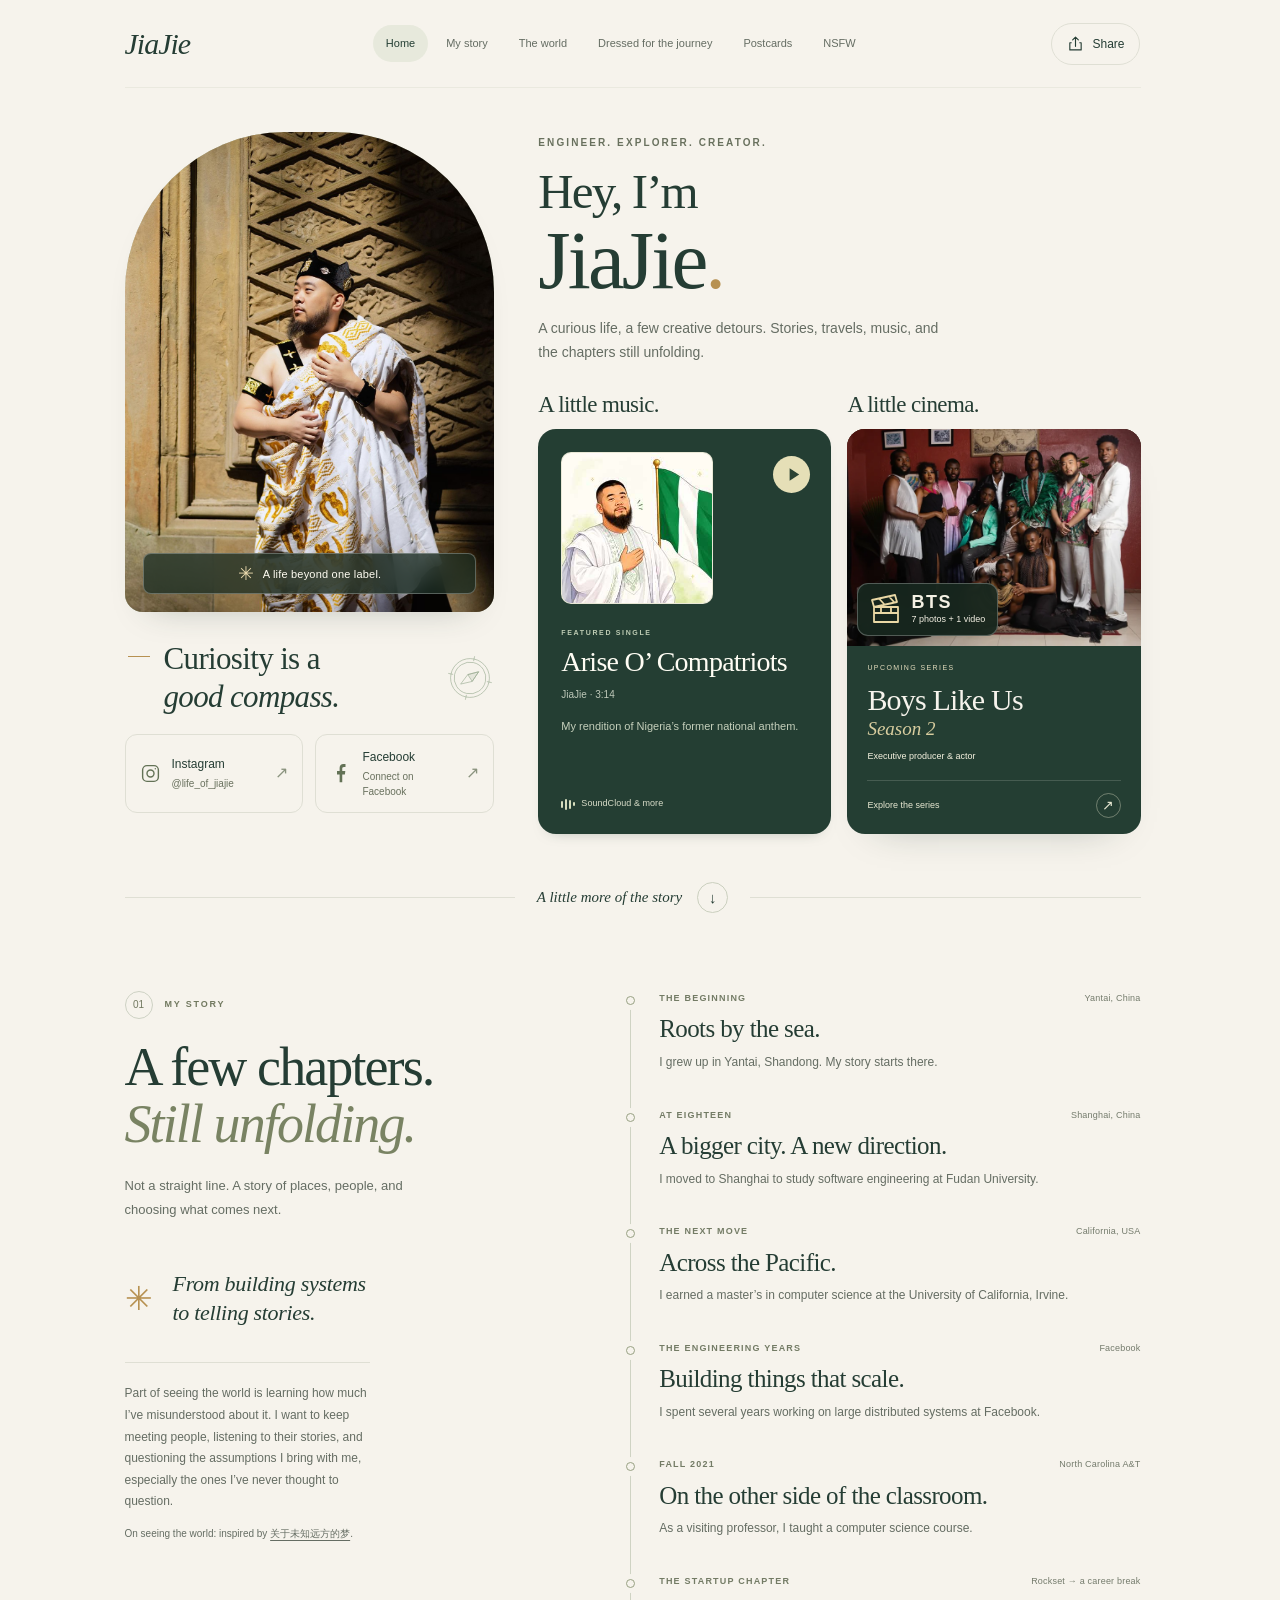
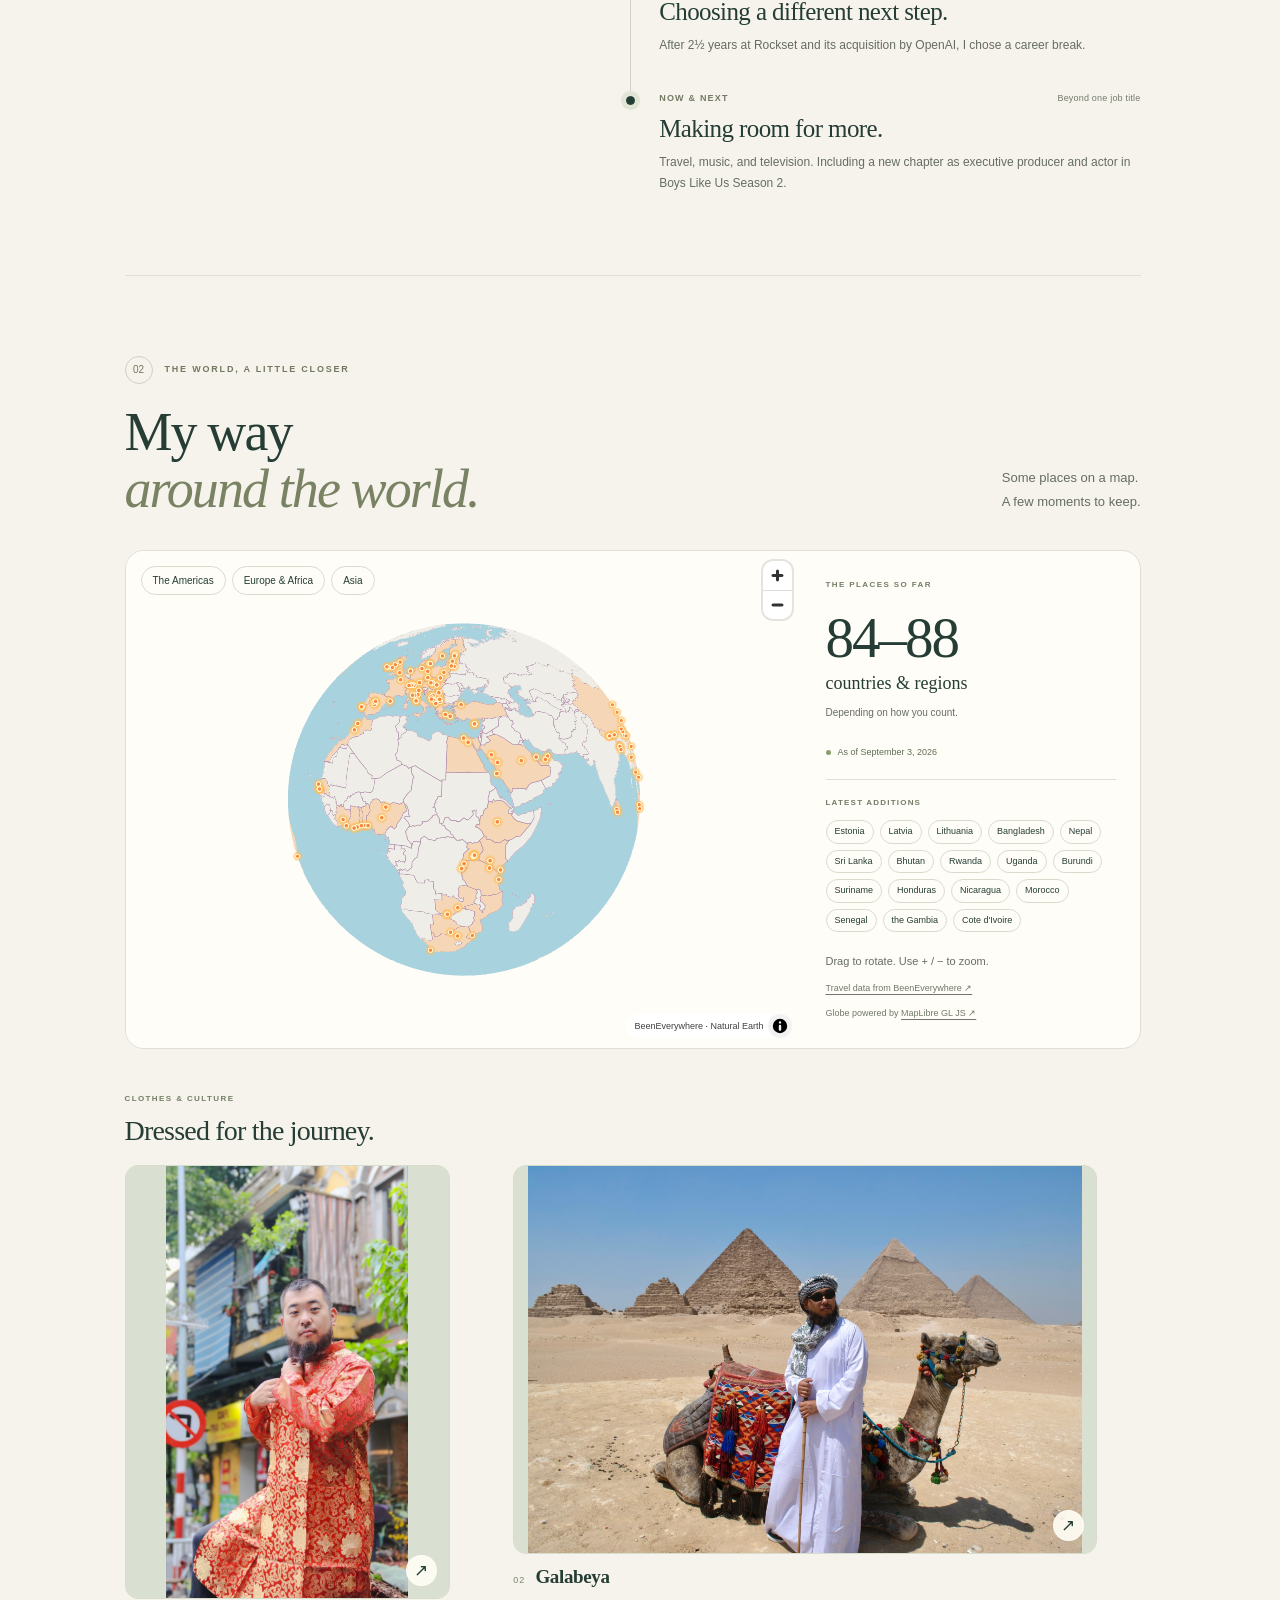
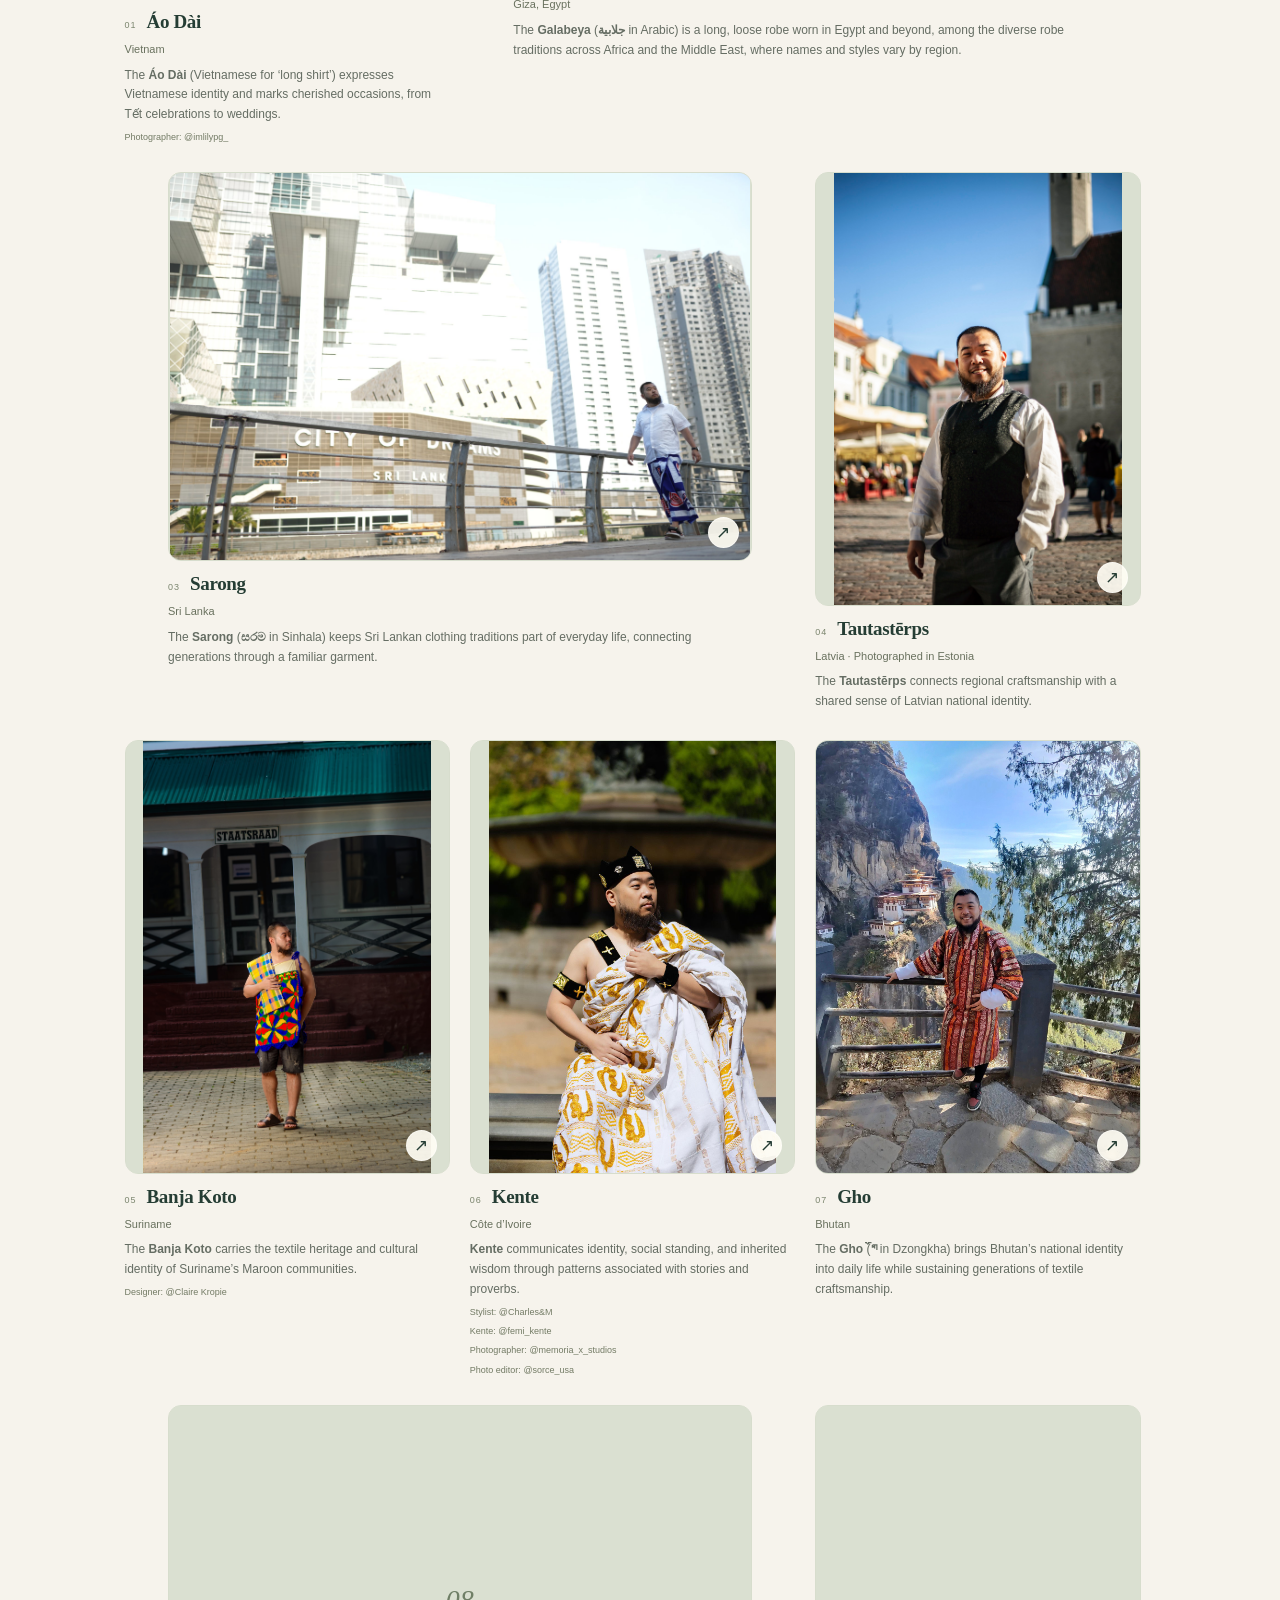
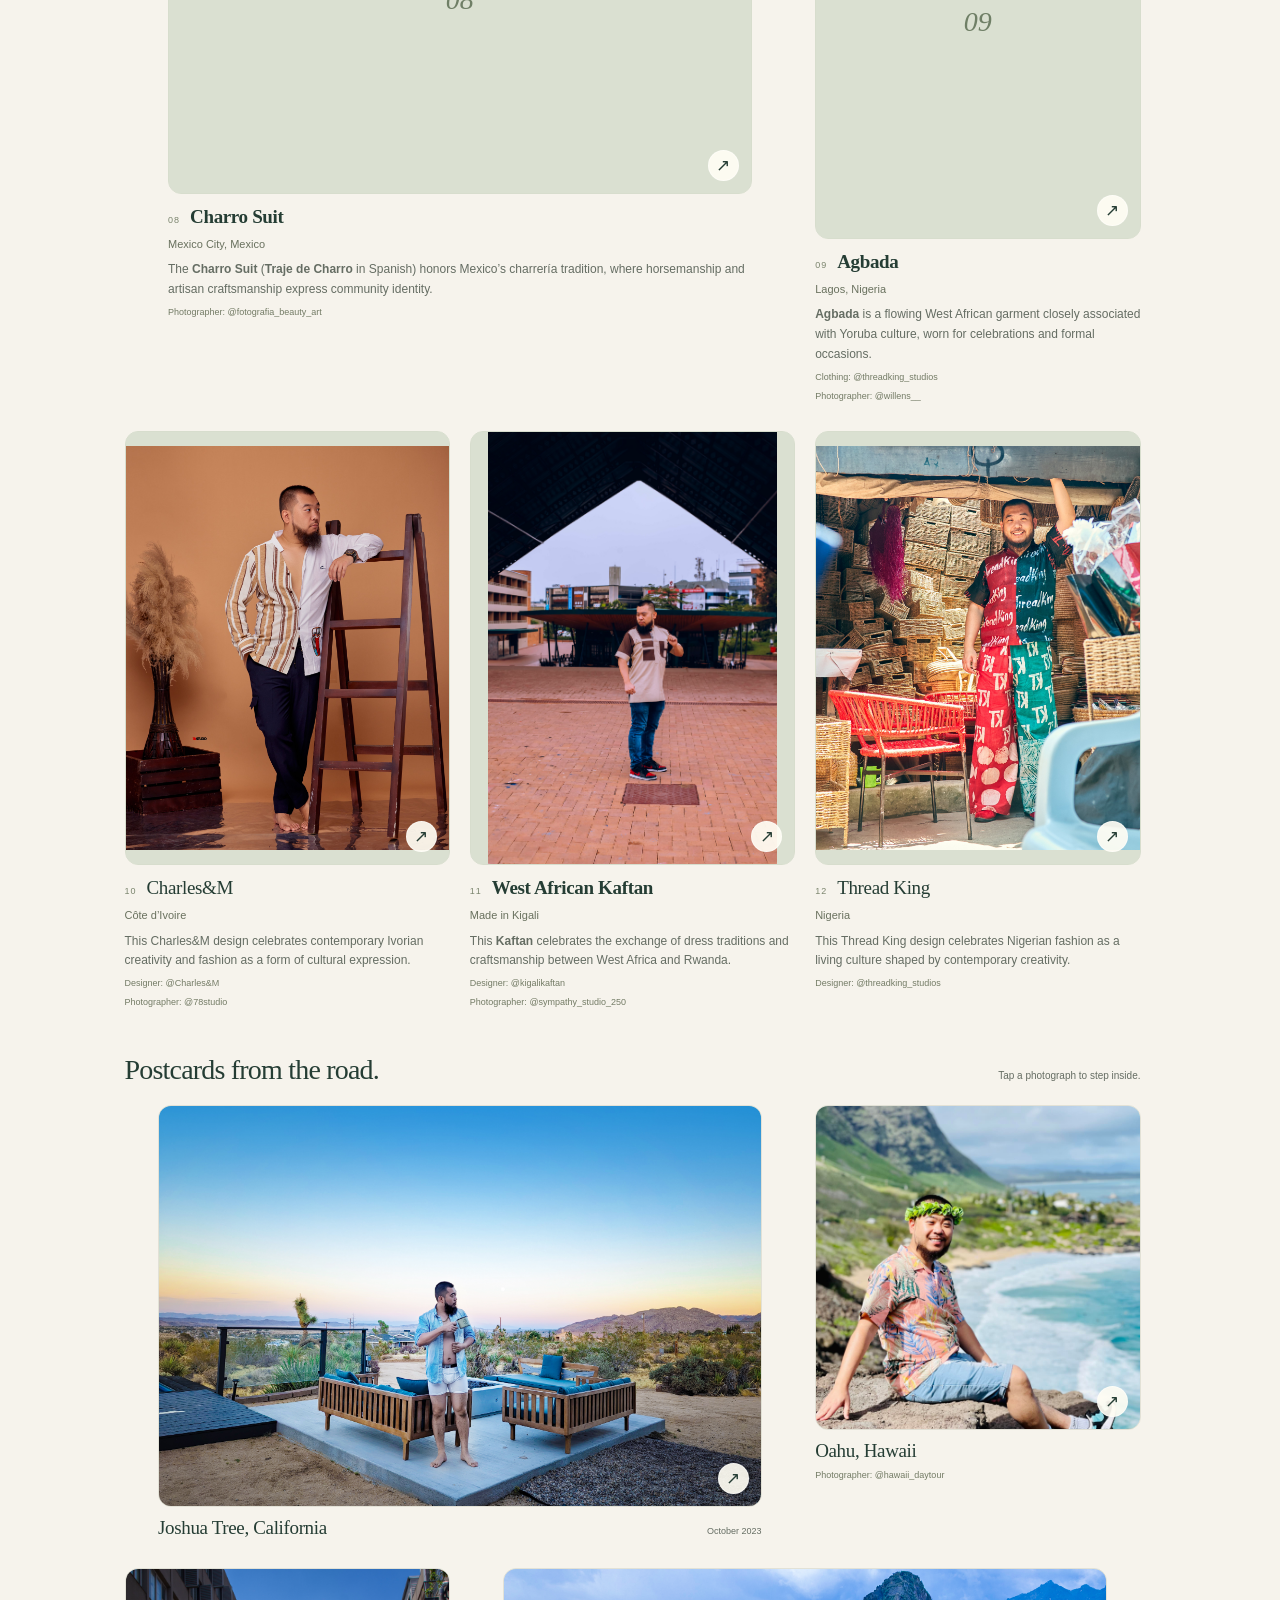
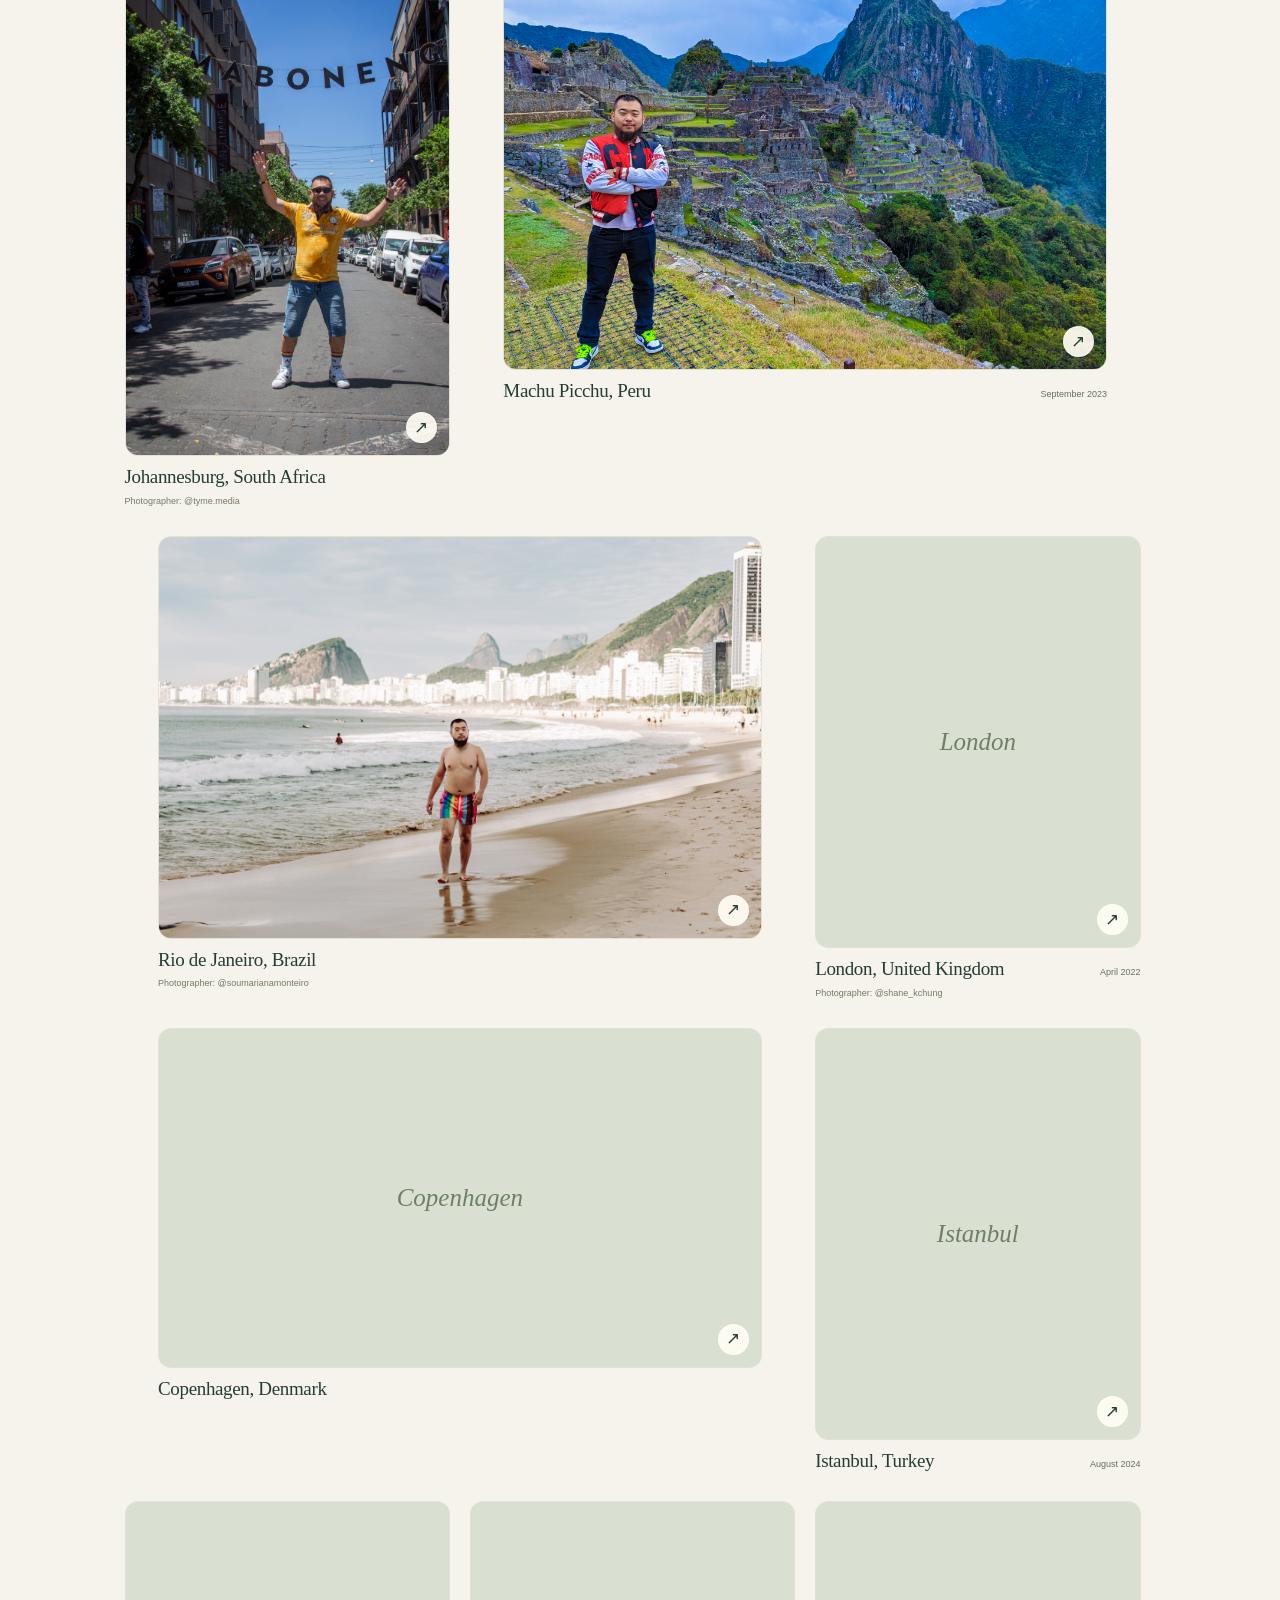
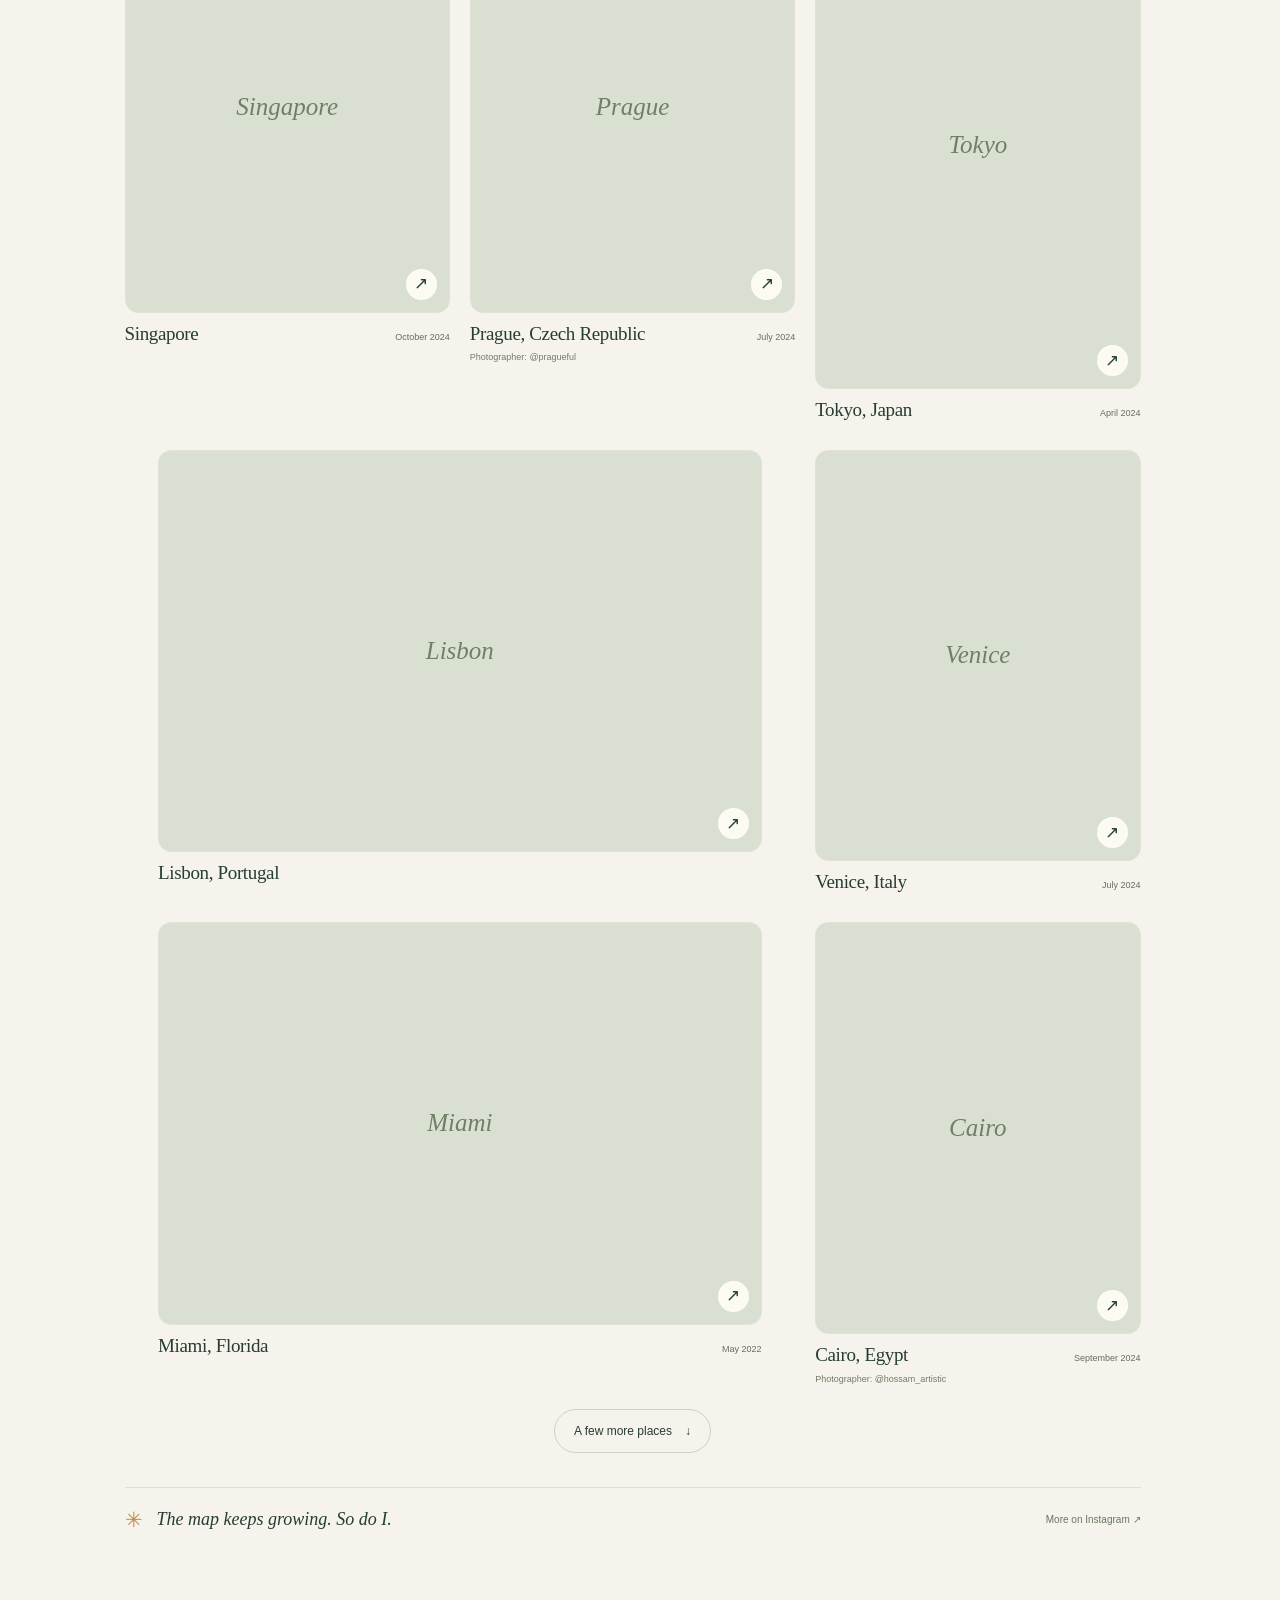
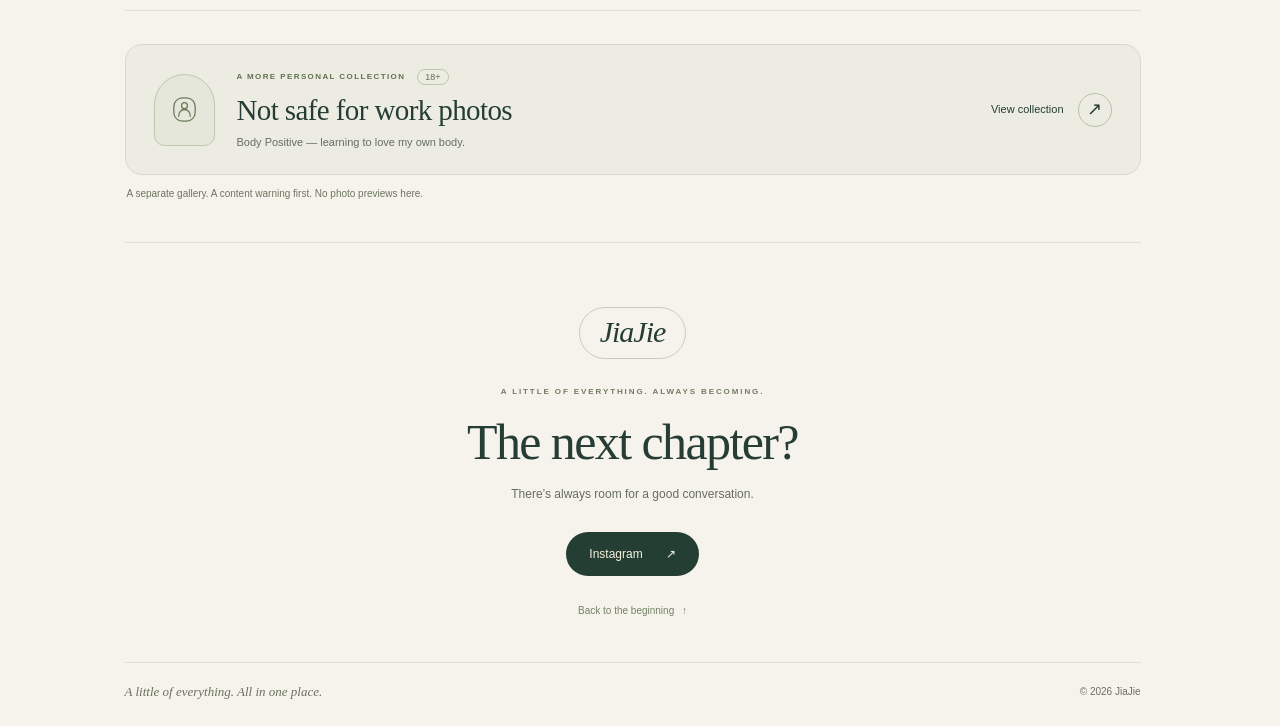
==== commit 4d5dc1d7: "Replace travel map with interactive MapLibre globe" ====
--- a/public/index.html
+++ b/public/index.html
@@ -17,9 +17,11 @@
 <link href="assets/apple-touch-icon.png?v=leaf" rel="apple-touch-icon" sizes="180x180"/>
 <link href="styles.css" rel="stylesheet"/>
 <link href="scroll.css" rel="stylesheet"/>
+<link href="vendor/maplibre/maplibre-gl.css" rel="stylesheet"/>
 <script defer="" src="site-config.js"></script>
 <script defer="" src="photo-layout.js"></script>
 <script defer="" src="app.js"></script>
+<script defer="" src="travel-globe.js"></script>
 <link href="revision.css" rel="stylesheet"/><script defer="" src="consent.js"></script></head>
 <body>
 <a class="skip-link" href="#main">Skip to content</a>
@@ -97,9 +99,17 @@
 <section aria-labelledby="world-title" class="chapter world-chapter" id="world">
 <div class="chapter-topline"><div><p class="eyebrow chapter-number"><span>02</span> The world, a little closer</p><h2 class="chapter-title" id="world-title">My way<br/><em>around the world.</em></h2></div><p class="chapter-description">Some places on a map.<br/>A few moments to keep.</p></div>
 <div class="world-map-card">
-<div class="world-map-visual"><a aria-haspopup="dialog" aria-label="Expand my travel map" class="map-link" href="assets/postcards/travel-map.png" id="open-map" rel="noopener noreferrer" target="_blank"><span aria-hidden="true" class="map-fallback">A world of possibilities.</span><img alt="My travel map, showing visited places around the world." decoding="async" height="636" id="travel-map" loading="lazy" src="assets/postcards/travel-map.png" width="1000"/><span class="expand-map"><span aria-hidden="true">⤢</span> Explore the map</span></a></div>
-<div class="world-map-copy"><p class="eyebrow">The places so far</p><p class="world-count" id="travel-count">84–88</p><p class="world-unit" id="travel-unit">countries &amp; regions</p><p class="world-qualifier" id="travel-qualifier">Depending on how you count.</p><div class="world-date"><span aria-hidden="true" class="room-dot"></span><span id="travel-date">As of September 3, 2026</span></div><p class="map-credit"><a href="https://beeneverywhere.net/" id="map-credit-link" rel="noopener noreferrer" target="_blank">Map by @beeneverywhere.net ↗</a></p></div>
-</div>
+<div class="world-map-visual">
+<a class="globe-fallback" href="assets/postcards/travel-map.png" id="globe-fallback" rel="noopener noreferrer" target="_blank"><img alt="JiaJie's visited places around the world. Open the static travel map." decoding="async" height="636" loading="lazy" src="assets/postcards/travel-map.png" width="1000"/></a>
+<div aria-describedby="globe-hint" hidden="" id="travel-globe"></div>
+<div class="globe-controls" hidden="" id="globe-controls"><button id="globe-americas" type="button">The Americas</button><button id="globe-europe-africa" type="button">Europe &amp; Africa</button><button id="globe-asia" type="button">Asia</button></div>
+</div>
+<div class="world-map-copy">
+<p class="eyebrow">The places so far</p>
+<p class="world-count" id="travel-count">84–88</p>
+<p class="world-unit" id="travel-unit">countries &amp; regions</p>
+<p class="world-qualifier" id="travel-qualifier">Depending on how you count.</p>
+<div class="world-date"><span aria-hidden="true" class="room-dot"></span><span id="travel-date">As of September 3, 2026</span></div>
 <div class="latest-stops"><span class="eyebrow" id="latest-stops-heading">Latest additions</span><ul id="latest-stops-list" aria-labelledby="latest-stops-heading">
 <li aria-label="Estonia, August 2026" class="latest-stop" data-date="August 2026" tabindex="0">Estonia</li>
 <li aria-label="Latvia, August 2026" class="latest-stop" data-date="August 2026" tabindex="0">Latvia</li>
@@ -119,6 +129,11 @@
 <li aria-label="the Gambia, May 2025" class="latest-stop" data-date="May 2025" tabindex="0">the Gambia</li>
 <li aria-label="Cote d'Ivoire, May 2025" class="latest-stop" data-date="May 2025" tabindex="0">Cote d'Ivoire</li>
 </ul></div>
+<p class="globe-hint" id="globe-hint">Drag to rotate. Use + / − to zoom.</p>
+<p class="map-credit"><a href="https://beeneverywhere.net/user/GeniusYe" id="map-credit-link" rel="noopener noreferrer" target="_blank">Travel data from BeenEverywhere ↗</a></p>
+<p class="map-credit">Globe powered by <a href="https://maplibre.org/" rel="noopener noreferrer" target="_blank">MapLibre GL JS ↗</a></p>
+</div>
+</div>
 <section class="culture-section" id="culture" aria-labelledby="culture-title">
 <div class="culture-heading"><div><p class="eyebrow" id="culture-eyebrow">Clothes &amp; culture</p><h3 id="culture-title">Dressed for the journey.</h3></div><p id="culture-description" hidden></p></div>
 <div class="culture-grid" id="culture-photos">
--- a/public/scroll.css
+++ b/public/scroll.css
@@ -41,8 +41,18 @@
 .timeline-meta > span:last-child { color: #747b6c; }
 .timeline-item h3 { font: 25px/1.18 var(--serif); margin: 9px 0 8px; letter-spacing: -.6px; }
 .timeline-item p { font-size: 12px; color: var(--muted); margin: 0; line-height: 1.8; }
-.world-map-card { display: grid; grid-template-columns: minmax(0,2.55fr) minmax(200px,1fr); align-items: stretch; overflow: hidden; border: 1px solid var(--line); border-radius: 19px; background: var(--card); }
-.world-map-visual { min-width: 0; display: flex; background: #e0e7df; }
+.world-map-card { display: grid; grid-template-columns: minmax(0,2fr) minmax(260px,1fr); align-items: stretch; overflow: hidden; border: 1px solid var(--line); border-radius: 19px; background: var(--card); }
+.world-map-visual { --globe-height: 460px; position:relative; min-width:0; min-height:var(--globe-height); background:#fffdf8; }
+#travel-globe { position:absolute; inset:0; }
+.globe-fallback { display:grid; place-items:center; height:100%; }
+.globe-fallback img { width:100%; height:100%; object-fit:contain; }
+.globe-controls { position:absolute; z-index:2; top:15px; left:15px; max-width:calc(100% - 80px); display:flex; flex-wrap:wrap; gap:6px; }
+.globe-controls button { padding:8px 11px; border:1px solid #d7dbcc; border-radius:20px; background:#fffdf8ed; color:var(--forest); font:10px var(--sans); cursor:pointer; }
+.globe-controls button:hover { background:#e7e9dc; }
+.world-map-visual [hidden] { display:none !important; }
+.world-map-visual .maplibregl-ctrl-group { border-radius:10px; box-shadow:0 0 0 1px #d7dbcc; }
+.world-map-visual .maplibregl-ctrl-attrib { font-size:9px; background:#fffdf8ed; }
+.globe-hint { color:var(--muted); font-size:11px; line-height:1.7; margin:20px 0 0; }
 .map-link { position: relative; display: block; width: 100%; isolation: isolate; }
 .map-link img { display: block; width: 100%; height: 100%; aspect-ratio: 1000/636; object-fit: contain; background: #e8ece5; }
 .map-fallback { position: absolute; inset: 0; display: grid; place-items: center; font: italic 28px var(--serif); color: #6a7c64; z-index: -1; }
@@ -57,10 +67,10 @@
 .world-date { display: flex; align-items: center; gap: 7px; color: #606e55; font-size: 9px; margin-top: 25px; }
 .map-credit { font-size: 9px; color: #717869; margin: 11px 0 0; }
 .map-credit a { text-decoration: underline; text-underline-offset: 3px; }
-.latest-stops { display: flex; align-items: flex-start; gap: 18px; margin-top: 18px; padding: 0 2px; }
-.latest-stops > .eyebrow { flex-shrink: 0; padding-top: 8px; font-size: 8px; color: #737b65; letter-spacing: 1.2px; }
-#latest-stops-list { flex: 1; min-width: 0; display: flex; flex-wrap: wrap; gap: 8px; list-style: none; margin: 0; padding: 0; }
-.latest-stop { position: relative; z-index: 0; font-size: 10px; border: 1px solid #d7dbcc; padding: 5px 10px; border-radius: 30px; white-space: nowrap; cursor: help; }
+.latest-stops { margin-top:20px; padding-top:17px; border-top:1px solid var(--line); }
+.latest-stops > .eyebrow { display:block; margin-bottom:11px; font-size:8px; color:#737b65; letter-spacing:1.2px; }
+#latest-stops-list { min-width:0; display:flex; flex-wrap:wrap; gap:6px; list-style:none; margin:0; padding:0; }
+.latest-stop { position: relative; z-index: 0; font-size: 9px; border: 1px solid #d7dbcc; padding: 4px 8px; border-radius: 30px; white-space: nowrap; cursor: help; }
 .latest-stop::after { content: attr(data-date); position: absolute; left: 50%; bottom: calc(100% + 7px); z-index: 4; padding: 6px 9px; border-radius: 6px; background: var(--forest); color: var(--paper); box-shadow: 0 6px 18px #162d2540; font-size: 9px; line-height: 1; letter-spacing: .15px; opacity: 0; visibility: hidden; pointer-events: none; transform: translate(-50%,4px); transition: opacity .15s, transform .15s, visibility .15s; }
 .latest-stop:hover, .latest-stop:focus-visible { z-index: 5; border-color: #aeb6a5; background: var(--card); outline: none; }
 .latest-stop:hover::after, .latest-stop:focus-visible::after { opacity: 1; visibility: visible; transform: translate(-50%,0); }
@@ -255,6 +265,8 @@
  .timeline-item p { font-size:12px; }
  .timeline-meta { font-size:9px; gap:4px 10px; }
  .world-map-card { display:block; border-radius:14px; }
+ .world-map-visual { --globe-height:360px; }
+ .globe-hint { grid-column:1 / -1; margin-top:14px; font-size:10px; }
  .map-link img { height:auto; width:100%; }
  .world-map-copy { display:grid; grid-template-columns:1fr 1fr; column-gap:17px; padding:21px 20px 22px; align-items:end; }
  .world-map-copy > .eyebrow { grid-column:1 / -1; }
@@ -264,7 +276,7 @@
  .world-date { margin-top:13px; grid-column:1 / -1; font-size:9px; }
  .map-credit { grid-column:1 / -1; margin-top:6px; font-size:8px; }
  .expand-map { bottom:12px; right:12px; padding:7px 10px; font-size:9px; }
- .latest-stops { display:block; margin-top:15px; }
+ .latest-stops { grid-column:1 / -1; margin-top:15px; padding-top:15px; }
  .latest-stops > .eyebrow { display:block; padding-top:0; margin-bottom:10px; font-size:7px; }
  #latest-stops-list { gap:5px; }
  .latest-stop { font-size:9px; padding:4px 8px; }
--- a/public/vendor/maplibre/maplibre-gl.css
+++ b/public/vendor/maplibre/maplibre-gl.css
@@ -0,0 +1 @@
+.maplibregl-map{font:12px/20px Helvetica Neue,Arial,Helvetica,sans-serif;overflow:hidden;position:relative;-webkit-tap-highlight-color:rgb(0 0 0/0);-webkit-touch-callout:none}.maplibregl-canvas{position:absolute;left:0;top:0}.maplibregl-map:fullscreen{width:100%;height:100%}.maplibregl-ctrl-group button.maplibregl-ctrl-compass{touch-action:none}.maplibregl-canvas-container.maplibregl-interactive,.maplibregl-ctrl-group button.maplibregl-ctrl-compass{cursor:grab;-webkit-user-select:none;-moz-user-select:none;user-select:none}.maplibregl-canvas-container.maplibregl-interactive.maplibregl-track-pointer{cursor:pointer}.maplibregl-canvas-container.maplibregl-interactive:active,.maplibregl-ctrl-group button.maplibregl-ctrl-compass:active{cursor:grabbing}.maplibregl-canvas-container.maplibregl-touch-zoom-rotate,.maplibregl-canvas-container.maplibregl-touch-zoom-rotate .maplibregl-canvas{touch-action:pan-x pan-y}.maplibregl-canvas-container.maplibregl-touch-drag-pan,.maplibregl-canvas-container.maplibregl-touch-drag-pan .maplibregl-canvas{touch-action:pinch-zoom}.maplibregl-canvas-container.maplibregl-touch-zoom-rotate.maplibregl-touch-drag-pan,.maplibregl-canvas-container.maplibregl-touch-zoom-rotate.maplibregl-touch-drag-pan .maplibregl-canvas{touch-action:none}.maplibregl-canvas-container.maplibregl-touch-drag-pan.maplibregl-cooperative-gestures,.maplibregl-canvas-container.maplibregl-touch-drag-pan.maplibregl-cooperative-gestures .maplibregl-canvas{touch-action:pan-x pan-y}.maplibregl-ctrl-bottom-left,.maplibregl-ctrl-bottom-right,.maplibregl-ctrl-top-left,.maplibregl-ctrl-top-right{position:absolute;pointer-events:none;z-index:2}.maplibregl-ctrl-top-left{top:0;left:0}.maplibregl-ctrl-top-right{top:0;right:0}.maplibregl-ctrl-bottom-left{bottom:0;left:0}.maplibregl-ctrl-bottom-right{right:0;bottom:0}.maplibregl-ctrl{clear:both;pointer-events:auto;transform:translate(0)}.maplibregl-ctrl-top-left .maplibregl-ctrl{margin:10px 0 0 10px;float:left}.maplibregl-ctrl-top-right .maplibregl-ctrl{margin:10px 10px 0 0;float:right}.maplibregl-ctrl-bottom-left .maplibregl-ctrl{margin:0 0 10px 10px;float:left}.maplibregl-ctrl-bottom-right .maplibregl-ctrl{margin:0 10px 10px 0;float:right}.maplibregl-ctrl-group{border-radius:4px;background:#fff}.maplibregl-ctrl-group:not(:empty){box-shadow:0 0 0 2px rgba(0,0,0,.1)}@media(forced-colors:active){.maplibregl-ctrl-group:not(:empty){box-shadow:0 0 0 2px ButtonText}}.maplibregl-ctrl-group button{width:29px;height:29px;display:block;padding:0;outline:none;border:0;box-sizing:border-box;background-color:transparent;cursor:pointer}.maplibregl-ctrl button{-webkit-user-select:none;-moz-user-select:none;user-select:none}.maplibregl-ctrl-group button+button{border-top:1px solid #ddd}.maplibregl-ctrl button .maplibregl-ctrl-icon{display:block;width:100%;height:100%;background-repeat:no-repeat;background-position:50%}@media(forced-colors:active){.maplibregl-ctrl-icon{background-color:transparent}.maplibregl-ctrl-group button+button{border-top:1px solid buttontext}}.maplibregl-ctrl button::-moz-focus-inner{border:0;padding:0}.maplibregl-ctrl-attrib-button:focus,.maplibregl-ctrl-group button:focus{box-shadow:0 0 2px 2px #0096ff}.maplibregl-ctrl button:disabled{cursor:not-allowed}.maplibregl-ctrl button:disabled .maplibregl-ctrl-icon{opacity:.25}@media(hover:hover){.maplibregl-ctrl button:not(:disabled):hover{background-color:rgba(0,0,0,.05)}}.maplibregl-ctrl button:not(:disabled):active{background-color:rgba(0,0,0,.05)}.maplibregl-ctrl-group button:focus:focus-visible{box-shadow:0 0 2px 2px #0096ff}.maplibregl-ctrl-group button:focus:not(:focus-visible){box-shadow:none}.maplibregl-ctrl-group button:focus:first-child{border-radius:4px 4px 0 0}.maplibregl-ctrl-group button:focus:last-child{border-radius:0 0 4px 4px}.maplibregl-ctrl-group button:focus:only-child{border-radius:inherit}.maplibregl-ctrl button.maplibregl-ctrl-zoom-out .maplibregl-ctrl-icon{background-image:url("data:image/svg+xml;charset=utf-8,%3Csvg%20xmlns%3D%22http%3A%2F%2Fwww.w3.org%2F2000%2Fsvg%22%20width%3D%2229%22%20height%3D%2229%22%20fill%3D%22%23333%22%20viewBox%3D%220%200%2029%2029%22%3E%3Cpath%20d%3D%22M10%2013c-.75%200-1.5.75-1.5%201.5S9.25%2016%2010%2016h9c.75%200%201.5-.75%201.5-1.5S19.75%2013%2019%2013z%22%2F%3E%3C%2Fsvg%3E")}.maplibregl-ctrl button.maplibregl-ctrl-zoom-in .maplibregl-ctrl-icon{background-image:url("data:image/svg+xml;charset=utf-8,%3Csvg%20xmlns%3D%22http%3A%2F%2Fwww.w3.org%2F2000%2Fsvg%22%20width%3D%2229%22%20height%3D%2229%22%20fill%3D%22%23333%22%20viewBox%3D%220%200%2029%2029%22%3E%3Cpath%20d%3D%22M14.5%208.5c-.75%200-1.5.75-1.5%201.5v3h-3c-.75%200-1.5.75-1.5%201.5S9.25%2016%2010%2016h3v3c0%20.75.75%201.5%201.5%201.5S16%2019.75%2016%2019v-3h3c.75%200%201.5-.75%201.5-1.5S19.75%2013%2019%2013h-3v-3c0-.75-.75-1.5-1.5-1.5%22%2F%3E%3C%2Fsvg%3E")}@media(forced-colors:active){.maplibregl-ctrl button.maplibregl-ctrl-zoom-out .maplibregl-ctrl-icon{background-image:url("data:image/svg+xml;charset=utf-8,%3Csvg%20xmlns%3D%22http%3A%2F%2Fwww.w3.org%2F2000%2Fsvg%22%20width%3D%2229%22%20height%3D%2229%22%20fill%3D%22%23fff%22%20viewBox%3D%220%200%2029%2029%22%3E%3Cpath%20d%3D%22M10%2013c-.75%200-1.5.75-1.5%201.5S9.25%2016%2010%2016h9c.75%200%201.5-.75%201.5-1.5S19.75%2013%2019%2013z%22%2F%3E%3C%2Fsvg%3E")}.maplibregl-ctrl button.maplibregl-ctrl-zoom-in .maplibregl-ctrl-icon{background-image:url("data:image/svg+xml;charset=utf-8,%3Csvg%20xmlns%3D%22http%3A%2F%2Fwww.w3.org%2F2000%2Fsvg%22%20width%3D%2229%22%20height%3D%2229%22%20fill%3D%22%23fff%22%20viewBox%3D%220%200%2029%2029%22%3E%3Cpath%20d%3D%22M14.5%208.5c-.75%200-1.5.75-1.5%201.5v3h-3c-.75%200-1.5.75-1.5%201.5S9.25%2016%2010%2016h3v3c0%20.75.75%201.5%201.5%201.5S16%2019.75%2016%2019v-3h3c.75%200%201.5-.75%201.5-1.5S19.75%2013%2019%2013h-3v-3c0-.75-.75-1.5-1.5-1.5%22%2F%3E%3C%2Fsvg%3E")}}@media(forced-colors:active) and (prefers-color-scheme:light){.maplibregl-ctrl button.maplibregl-ctrl-zoom-out .maplibregl-ctrl-icon{background-image:url("data:image/svg+xml;charset=utf-8,%3Csvg%20xmlns%3D%22http%3A%2F%2Fwww.w3.org%2F2000%2Fsvg%22%20width%3D%2229%22%20height%3D%2229%22%20viewBox%3D%220%200%2029%2029%22%3E%3Cpath%20d%3D%22M10%2013c-.75%200-1.5.75-1.5%201.5S9.25%2016%2010%2016h9c.75%200%201.5-.75%201.5-1.5S19.75%2013%2019%2013z%22%2F%3E%3C%2Fsvg%3E")}.maplibregl-ctrl button.maplibregl-ctrl-zoom-in .maplibregl-ctrl-icon{background-image:url("data:image/svg+xml;charset=utf-8,%3Csvg%20xmlns%3D%22http%3A%2F%2Fwww.w3.org%2F2000%2Fsvg%22%20width%3D%2229%22%20height%3D%2229%22%20viewBox%3D%220%200%2029%2029%22%3E%3Cpath%20d%3D%22M14.5%208.5c-.75%200-1.5.75-1.5%201.5v3h-3c-.75%200-1.5.75-1.5%201.5S9.25%2016%2010%2016h3v3c0%20.75.75%201.5%201.5%201.5S16%2019.75%2016%2019v-3h3c.75%200%201.5-.75%201.5-1.5S19.75%2013%2019%2013h-3v-3c0-.75-.75-1.5-1.5-1.5%22%2F%3E%3C%2Fsvg%3E")}}.maplibregl-ctrl button.maplibregl-ctrl-fullscreen .maplibregl-ctrl-icon{background-image:url("data:image/svg+xml;charset=utf-8,%3Csvg%20xmlns%3D%22http%3A%2F%2Fwww.w3.org%2F2000%2Fsvg%22%20width%3D%2229%22%20height%3D%2229%22%20fill%3D%22%23333%22%20viewBox%3D%220%200%2029%2029%22%3E%3Cpath%20d%3D%22M24%2016v5.5c0%201.75-.75%202.5-2.5%202.5H16v-1l3-1.5-4-5.5%201-1%205.5%204%201.5-3zM6%2016l1.5%203%205.5-4%201%201-4%205.5%203%201.5v1H7.5C5.75%2024%205%2023.25%205%2021.5V16zm7-11v1l-3%201.5%204%205.5-1%201-5.5-4L6%2013H5V7.5C5%205.75%205.75%205%207.5%205zm11%202.5c0-1.75-.75-2.5-2.5-2.5H16v1l3%201.5-4%205.5%201%201%205.5-4%201.5%203h1z%22%2F%3E%3C%2Fsvg%3E")}.maplibregl-ctrl button.maplibregl-ctrl-shrink .maplibregl-ctrl-icon{background-image:url("data:image/svg+xml;charset=utf-8,%3Csvg%20xmlns%3D%22http%3A%2F%2Fwww.w3.org%2F2000%2Fsvg%22%20width%3D%2229%22%20height%3D%2229%22%20viewBox%3D%220%200%2029%2029%22%3E%3Cpath%20d%3D%22M18.5%2016c-1.75%200-2.5.75-2.5%202.5V24h1l1.5-3%205.5%204%201-1-4-5.5%203-1.5v-1zM13%2018.5c0-1.75-.75-2.5-2.5-2.5H5v1l3%201.5L4%2024l1%201%205.5-4%201.5%203h1zm3-8c0%201.75.75%202.5%202.5%202.5H24v-1l-3-1.5L25%205l-1-1-5.5%204L17%205h-1zM10.5%2013c1.75%200%202.5-.75%202.5-2.5V5h-1l-1.5%203L5%204%204%205l4%205.5L5%2012v1z%22%2F%3E%3C%2Fsvg%3E")}@media(forced-colors:active){.maplibregl-ctrl button.maplibregl-ctrl-fullscreen .maplibregl-ctrl-icon{background-image:url("data:image/svg+xml;charset=utf-8,%3Csvg%20xmlns%3D%22http%3A%2F%2Fwww.w3.org%2F2000%2Fsvg%22%20width%3D%2229%22%20height%3D%2229%22%20fill%3D%22%23fff%22%20viewBox%3D%220%200%2029%2029%22%3E%3Cpath%20d%3D%22M24%2016v5.5c0%201.75-.75%202.5-2.5%202.5H16v-1l3-1.5-4-5.5%201-1%205.5%204%201.5-3zM6%2016l1.5%203%205.5-4%201%201-4%205.5%203%201.5v1H7.5C5.75%2024%205%2023.25%205%2021.5V16zm7-11v1l-3%201.5%204%205.5-1%201-5.5-4L6%2013H5V7.5C5%205.75%205.75%205%207.5%205zm11%202.5c0-1.75-.75-2.5-2.5-2.5H16v1l3%201.5-4%205.5%201%201%205.5-4%201.5%203h1z%22%2F%3E%3C%2Fsvg%3E")}.maplibregl-ctrl button.maplibregl-ctrl-shrink .maplibregl-ctrl-icon{background-image:url("data:image/svg+xml;charset=utf-8,%3Csvg%20xmlns%3D%22http%3A%2F%2Fwww.w3.org%2F2000%2Fsvg%22%20width%3D%2229%22%20height%3D%2229%22%20fill%3D%22%23fff%22%20viewBox%3D%220%200%2029%2029%22%3E%3Cpath%20d%3D%22M18.5%2016c-1.75%200-2.5.75-2.5%202.5V24h1l1.5-3%205.5%204%201-1-4-5.5%203-1.5v-1zM13%2018.5c0-1.75-.75-2.5-2.5-2.5H5v1l3%201.5L4%2024l1%201%205.5-4%201.5%203h1zm3-8c0%201.75.75%202.5%202.5%202.5H24v-1l-3-1.5L25%205l-1-1-5.5%204L17%205h-1zM10.5%2013c1.75%200%202.5-.75%202.5-2.5V5h-1l-1.5%203L5%204%204%205l4%205.5L5%2012v1z%22%2F%3E%3C%2Fsvg%3E")}}@media(forced-colors:active) and (prefers-color-scheme:light){.maplibregl-ctrl button.maplibregl-ctrl-fullscreen .maplibregl-ctrl-icon{background-image:url("data:image/svg+xml;charset=utf-8,%3Csvg%20xmlns%3D%22http%3A%2F%2Fwww.w3.org%2F2000%2Fsvg%22%20width%3D%2229%22%20height%3D%2229%22%20viewBox%3D%220%200%2029%2029%22%3E%3Cpath%20d%3D%22M24%2016v5.5c0%201.75-.75%202.5-2.5%202.5H16v-1l3-1.5-4-5.5%201-1%205.5%204%201.5-3zM6%2016l1.5%203%205.5-4%201%201-4%205.5%203%201.5v1H7.5C5.75%2024%205%2023.25%205%2021.5V16zm7-11v1l-3%201.5%204%205.5-1%201-5.5-4L6%2013H5V7.5C5%205.75%205.75%205%207.5%205zm11%202.5c0-1.75-.75-2.5-2.5-2.5H16v1l3%201.5-4%205.5%201%201%205.5-4%201.5%203h1z%22%2F%3E%3C%2Fsvg%3E")}.maplibregl-ctrl button.maplibregl-ctrl-shrink .maplibregl-ctrl-icon{background-image:url("data:image/svg+xml;charset=utf-8,%3Csvg%20xmlns%3D%22http%3A%2F%2Fwww.w3.org%2F2000%2Fsvg%22%20width%3D%2229%22%20height%3D%2229%22%20viewBox%3D%220%200%2029%2029%22%3E%3Cpath%20d%3D%22M18.5%2016c-1.75%200-2.5.75-2.5%202.5V24h1l1.5-3%205.5%204%201-1-4-5.5%203-1.5v-1zM13%2018.5c0-1.75-.75-2.5-2.5-2.5H5v1l3%201.5L4%2024l1%201%205.5-4%201.5%203h1zm3-8c0%201.75.75%202.5%202.5%202.5H24v-1l-3-1.5L25%205l-1-1-5.5%204L17%205h-1zM10.5%2013c1.75%200%202.5-.75%202.5-2.5V5h-1l-1.5%203L5%204%204%205l4%205.5L5%2012v1z%22%2F%3E%3C%2Fsvg%3E")}}.maplibregl-ctrl button.maplibregl-ctrl-compass .maplibregl-ctrl-icon{background-image:url("data:image/svg+xml;charset=utf-8,%3Csvg%20xmlns%3D%22http%3A%2F%2Fwww.w3.org%2F2000%2Fsvg%22%20width%3D%2229%22%20height%3D%2229%22%20fill%3D%22%23333%22%20viewBox%3D%220%200%2029%2029%22%3E%3Cpath%20d%3D%22m10.5%2014%204-8%204%208z%22%2F%3E%3Cpath%20fill%3D%22%23ccc%22%20d%3D%22m10.5%2016%204%208%204-8z%22%2F%3E%3C%2Fsvg%3E")}@media(forced-colors:active){.maplibregl-ctrl button.maplibregl-ctrl-compass .maplibregl-ctrl-icon{background-image:url("data:image/svg+xml;charset=utf-8,%3Csvg%20xmlns%3D%22http%3A%2F%2Fwww.w3.org%2F2000%2Fsvg%22%20width%3D%2229%22%20height%3D%2229%22%20fill%3D%22%23fff%22%20viewBox%3D%220%200%2029%2029%22%3E%3Cpath%20d%3D%22m10.5%2014%204-8%204%208z%22%2F%3E%3Cpath%20fill%3D%22%23ccc%22%20d%3D%22m10.5%2016%204%208%204-8z%22%2F%3E%3C%2Fsvg%3E")}}@media(forced-colors:active) and (prefers-color-scheme:light){.maplibregl-ctrl button.maplibregl-ctrl-compass .maplibregl-ctrl-icon{background-image:url("data:image/svg+xml;charset=utf-8,%3Csvg%20xmlns%3D%22http%3A%2F%2Fwww.w3.org%2F2000%2Fsvg%22%20width%3D%2229%22%20height%3D%2229%22%20viewBox%3D%220%200%2029%2029%22%3E%3Cpath%20d%3D%22m10.5%2014%204-8%204%208z%22%2F%3E%3Cpath%20fill%3D%22%23ccc%22%20d%3D%22m10.5%2016%204%208%204-8z%22%2F%3E%3C%2Fsvg%3E")}}.maplibregl-ctrl button.maplibregl-ctrl-globe .maplibregl-ctrl-icon{background-image:url("data:image/svg+xml;charset=utf-8,%3Csvg%20xmlns%3D%22http%3A%2F%2Fwww.w3.org%2F2000%2Fsvg%22%20width%3D%2222%22%20height%3D%2222%22%20fill%3D%22none%22%20stroke%3D%22%23333%22%20viewBox%3D%220%200%2022%2022%22%3E%3Ccircle%20cx%3D%2211%22%20cy%3D%2211%22%20r%3D%228.5%22%2F%3E%3Cpath%20d%3D%22M17.5%2011c0%204.819-3.02%208.5-6.5%208.5S4.5%2015.819%204.5%2011%207.52%202.5%2011%202.5s6.5%203.681%206.5%208.5Z%22%2F%3E%3Cpath%20d%3D%22M13.5%2011c0%202.447-.331%204.64-.853%206.206-.262.785-.562%201.384-.872%201.777-.314.399-.58.517-.775.517s-.461-.118-.775-.517c-.31-.393-.61-.992-.872-1.777C8.831%2015.64%208.5%2013.446%208.5%2011s.331-4.64.853-6.206c.262-.785.562-1.384.872-1.777.314-.399.58-.517.775-.517s.461.118.775.517c.31.393.61.992.872%201.777.522%201.565.853%203.76.853%206.206Z%22%2F%3E%3Cpath%20d%3D%22M11%207.5c-1.909%200-3.622-.166-4.845-.428-.616-.132-1.08-.283-1.379-.434a1.3%201.3%200%200%201-.224-.138q.07-.058.224-.138c.299-.151.763-.302%201.379-.434C7.378%205.666%209.091%205.5%2011%205.5s3.622.166%204.845.428c.616.132%201.08.283%201.379.434.105.053.177.1.224.138q-.07.058-.224.138c-.299.151-.763.302-1.379.434-1.223.262-2.936.428-4.845.428Zm0%209c-1.909%200-3.622-.166-4.845-.428-.616-.132-1.08-.283-1.379-.434a1.3%201.3%200%200%201-.224-.138%201.3%201.3%200%200%201%20.224-.138c.299-.151.763-.302%201.379-.434C7.378%2014.666%209.091%2014.5%2011%2014.5s3.622.166%204.845.428c.616.132%201.08.283%201.379.434.105.053.177.1.224.138a1.3%201.3%200%200%201-.224.138c-.299.151-.763.302-1.379.434-1.223.262-2.936.428-4.845.428Zm0-4c-2.46%200-4.672-.222-6.255-.574-.796-.177-1.406-.38-1.805-.59a1.5%201.5%200%200%201-.39-.272.3.3%200%200%201-.047-.064.3.3%200%200%201%20.048-.064c.066-.073.189-.167.389-.272.399-.21%201.009-.413%201.805-.59C6.328%209.722%208.54%209.5%2011%209.5s4.672.222%206.256.574c.795.177%201.405.38%201.804.59.2.105.323.2.39.272a.3.3%200%200%201%20.047.064.3.3%200%200%201-.048.064%201.4%201.4%200%200%201-.389.272c-.399.21-1.009.413-1.804.59-1.584.352-3.796.574-6.256.574Zm-8.501-1.51v.002zm0%20.018v.002zm17.002.002v-.002zm0-.018v-.002z%22%2F%3E%3C%2Fsvg%3E")}.maplibregl-ctrl button.maplibregl-ctrl-globe-enabled .maplibregl-ctrl-icon{background-image:url("data:image/svg+xml;charset=utf-8,%3Csvg%20xmlns%3D%22http%3A%2F%2Fwww.w3.org%2F2000%2Fsvg%22%20width%3D%2222%22%20height%3D%2222%22%20fill%3D%22none%22%20stroke%3D%22%2333b5e5%22%20viewBox%3D%220%200%2022%2022%22%3E%3Ccircle%20cx%3D%2211%22%20cy%3D%2211%22%20r%3D%228.5%22%2F%3E%3Cpath%20d%3D%22M17.5%2011c0%204.819-3.02%208.5-6.5%208.5S4.5%2015.819%204.5%2011%207.52%202.5%2011%202.5s6.5%203.681%206.5%208.5Z%22%2F%3E%3Cpath%20d%3D%22M13.5%2011c0%202.447-.331%204.64-.853%206.206-.262.785-.562%201.384-.872%201.777-.314.399-.58.517-.775.517s-.461-.118-.775-.517c-.31-.393-.61-.992-.872-1.777C8.831%2015.64%208.5%2013.446%208.5%2011s.331-4.64.853-6.206c.262-.785.562-1.384.872-1.777.314-.399.58-.517.775-.517s.461.118.775.517c.31.393.61.992.872%201.777.522%201.565.853%203.76.853%206.206Z%22%2F%3E%3Cpath%20d%3D%22M11%207.5c-1.909%200-3.622-.166-4.845-.428-.616-.132-1.08-.283-1.379-.434a1.3%201.3%200%200%201-.224-.138q.07-.058.224-.138c.299-.151.763-.302%201.379-.434C7.378%205.666%209.091%205.5%2011%205.5s3.622.166%204.845.428c.616.132%201.08.283%201.379.434.105.053.177.1.224.138q-.07.058-.224.138c-.299.151-.763.302-1.379.434-1.223.262-2.936.428-4.845.428Zm0%209c-1.909%200-3.622-.166-4.845-.428-.616-.132-1.08-.283-1.379-.434a1.3%201.3%200%200%201-.224-.138%201.3%201.3%200%200%201%20.224-.138c.299-.151.763-.302%201.379-.434C7.378%2014.666%209.091%2014.5%2011%2014.5s3.622.166%204.845.428c.616.132%201.08.283%201.379.434.105.053.177.1.224.138a1.3%201.3%200%200%201-.224.138c-.299.151-.763.302-1.379.434-1.223.262-2.936.428-4.845.428Zm0-4c-2.46%200-4.672-.222-6.255-.574-.796-.177-1.406-.38-1.805-.59a1.5%201.5%200%200%201-.39-.272.3.3%200%200%201-.047-.064.3.3%200%200%201%20.048-.064c.066-.073.189-.167.389-.272.399-.21%201.009-.413%201.805-.59C6.328%209.722%208.54%209.5%2011%209.5s4.672.222%206.256.574c.795.177%201.405.38%201.804.59.2.105.323.2.39.272a.3.3%200%200%201%20.047.064.3.3%200%200%201-.048.064%201.4%201.4%200%200%201-.389.272c-.399.21-1.009.413-1.804.59-1.584.352-3.796.574-6.256.574Zm-8.501-1.51v.002zm0%20.018v.002zm17.002.002v-.002zm0-.018v-.002z%22%2F%3E%3C%2Fsvg%3E")}.maplibregl-ctrl button.maplibregl-ctrl-terrain .maplibregl-ctrl-icon{background-image:url("data:image/svg+xml;charset=utf-8,%3Csvg%20xmlns%3D%22http%3A%2F%2Fwww.w3.org%2F2000%2Fsvg%22%20width%3D%2222%22%20height%3D%2222%22%20fill%3D%22%23333%22%20viewBox%3D%220%200%2022%2022%22%3E%3Cpath%20d%3D%22m1.754%2013.406%204.453-4.851%203.09%203.09%203.281%203.277.969-.969-3.309-3.312%203.844-4.121%206.148%206.886h1.082v-.855l-7.207-8.07-4.84%205.187L6.169%206.57l-5.48%205.965v.871ZM.688%2016.844h20.625v1.375H.688Zm0%200%22%2F%3E%3C%2Fsvg%3E")}.maplibregl-ctrl button.maplibregl-ctrl-terrain-enabled .maplibregl-ctrl-icon{background-image:url("data:image/svg+xml;charset=utf-8,%3Csvg%20xmlns%3D%22http%3A%2F%2Fwww.w3.org%2F2000%2Fsvg%22%20width%3D%2222%22%20height%3D%2222%22%20fill%3D%22%2333b5e5%22%20viewBox%3D%220%200%2022%2022%22%3E%3Cpath%20d%3D%22m1.754%2013.406%204.453-4.851%203.09%203.09%203.281%203.277.969-.969-3.309-3.312%203.844-4.121%206.148%206.886h1.082v-.855l-7.207-8.07-4.84%205.187L6.169%206.57l-5.48%205.965v.871ZM.688%2016.844h20.625v1.375H.688Zm0%200%22%2F%3E%3C%2Fsvg%3E")}.maplibregl-ctrl button.maplibregl-ctrl-geolocate .maplibregl-ctrl-icon{background-image:url("data:image/svg+xml;charset=utf-8,%3Csvg%20xmlns%3D%22http%3A%2F%2Fwww.w3.org%2F2000%2Fsvg%22%20width%3D%2229%22%20height%3D%2229%22%20fill%3D%22%23333%22%20viewBox%3D%220%200%2020%2020%22%3E%3Cpath%20d%3D%22M10%204C9%204%209%205%209%205v.1A5%205%200%200%200%205.1%209H5s-1%200-1%201%201%201%201%201h.1A5%205%200%200%200%209%2014.9v.1s0%201%201%201%201-1%201-1v-.1a5%205%200%200%200%203.9-3.9h.1s1%200%201-1-1-1-1-1h-.1A5%205%200%200%200%2011%205.1V5s0-1-1-1m0%202.5a3.5%203.5%200%201%201%200%207%203.5%203.5%200%201%201%200-7%22%2F%3E%3Ccircle%20cx%3D%2210%22%20cy%3D%2210%22%20r%3D%222%22%2F%3E%3C%2Fsvg%3E")}.maplibregl-ctrl button.maplibregl-ctrl-geolocate:disabled .maplibregl-ctrl-icon{background-image:url("data:image/svg+xml;charset=utf-8,%3Csvg%20xmlns%3D%22http%3A%2F%2Fwww.w3.org%2F2000%2Fsvg%22%20width%3D%2229%22%20height%3D%2229%22%20fill%3D%22%23aaa%22%20viewBox%3D%220%200%2020%2020%22%3E%3Cpath%20d%3D%22M10%204C9%204%209%205%209%205v.1A5%205%200%200%200%205.1%209H5s-1%200-1%201%201%201%201%201h.1A5%205%200%200%200%209%2014.9v.1s0%201%201%201%201-1%201-1v-.1a5%205%200%200%200%203.9-3.9h.1s1%200%201-1-1-1-1-1h-.1A5%205%200%200%200%2011%205.1V5s0-1-1-1m0%202.5a3.5%203.5%200%201%201%200%207%203.5%203.5%200%201%201%200-7%22%2F%3E%3Ccircle%20cx%3D%2210%22%20cy%3D%2210%22%20r%3D%222%22%2F%3E%3Cpath%20fill%3D%22red%22%20d%3D%22m14%205%201%201-9%209-1-1z%22%2F%3E%3C%2Fsvg%3E")}.maplibregl-ctrl button.maplibregl-ctrl-geolocate.maplibregl-ctrl-geolocate-active .maplibregl-ctrl-icon{background-image:url("data:image/svg+xml;charset=utf-8,%3Csvg%20xmlns%3D%22http%3A%2F%2Fwww.w3.org%2F2000%2Fsvg%22%20width%3D%2229%22%20height%3D%2229%22%20fill%3D%22%2333b5e5%22%20viewBox%3D%220%200%2020%2020%22%3E%3Cpath%20d%3D%22M10%204C9%204%209%205%209%205v.1A5%205%200%200%200%205.1%209H5s-1%200-1%201%201%201%201%201h.1A5%205%200%200%200%209%2014.9v.1s0%201%201%201%201-1%201-1v-.1a5%205%200%200%200%203.9-3.9h.1s1%200%201-1-1-1-1-1h-.1A5%205%200%200%200%2011%205.1V5s0-1-1-1m0%202.5a3.5%203.5%200%201%201%200%207%203.5%203.5%200%201%201%200-7%22%2F%3E%3Ccircle%20cx%3D%2210%22%20cy%3D%2210%22%20r%3D%222%22%2F%3E%3C%2Fsvg%3E")}.maplibregl-ctrl button.maplibregl-ctrl-geolocate.maplibregl-ctrl-geolocate-active-error .maplibregl-ctrl-icon{background-image:url("data:image/svg+xml;charset=utf-8,%3Csvg%20xmlns%3D%22http%3A%2F%2Fwww.w3.org%2F2000%2Fsvg%22%20width%3D%2229%22%20height%3D%2229%22%20fill%3D%22%23e58978%22%20viewBox%3D%220%200%2020%2020%22%3E%3Cpath%20d%3D%22M10%204C9%204%209%205%209%205v.1A5%205%200%200%200%205.1%209H5s-1%200-1%201%201%201%201%201h.1A5%205%200%200%200%209%2014.9v.1s0%201%201%201%201-1%201-1v-.1a5%205%200%200%200%203.9-3.9h.1s1%200%201-1-1-1-1-1h-.1A5%205%200%200%200%2011%205.1V5s0-1-1-1m0%202.5a3.5%203.5%200%201%201%200%207%203.5%203.5%200%201%201%200-7%22%2F%3E%3Ccircle%20cx%3D%2210%22%20cy%3D%2210%22%20r%3D%222%22%2F%3E%3C%2Fsvg%3E")}.maplibregl-ctrl button.maplibregl-ctrl-geolocate.maplibregl-ctrl-geolocate-background .maplibregl-ctrl-icon{background-image:url("data:image/svg+xml;charset=utf-8,%3Csvg%20xmlns%3D%22http%3A%2F%2Fwww.w3.org%2F2000%2Fsvg%22%20width%3D%2229%22%20height%3D%2229%22%20fill%3D%22%2333b5e5%22%20viewBox%3D%220%200%2020%2020%22%3E%3Cpath%20d%3D%22M10%204C9%204%209%205%209%205v.1A5%205%200%200%200%205.1%209H5s-1%200-1%201%201%201%201%201h.1A5%205%200%200%200%209%2014.9v.1s0%201%201%201%201-1%201-1v-.1a5%205%200%200%200%203.9-3.9h.1s1%200%201-1-1-1-1-1h-.1A5%205%200%200%200%2011%205.1V5s0-1-1-1m0%202.5a3.5%203.5%200%201%201%200%207%203.5%203.5%200%201%201%200-7%22%2F%3E%3C%2Fsvg%3E")}.maplibregl-ctrl button.maplibregl-ctrl-geolocate.maplibregl-ctrl-geolocate-background-error .maplibregl-ctrl-icon{background-image:url("data:image/svg+xml;charset=utf-8,%3Csvg%20xmlns%3D%22http%3A%2F%2Fwww.w3.org%2F2000%2Fsvg%22%20width%3D%2229%22%20height%3D%2229%22%20fill%3D%22%23e54e33%22%20viewBox%3D%220%200%2020%2020%22%3E%3Cpath%20d%3D%22M10%204C9%204%209%205%209%205v.1A5%205%200%200%200%205.1%209H5s-1%200-1%201%201%201%201%201h.1A5%205%200%200%200%209%2014.9v.1s0%201%201%201%201-1%201-1v-.1a5%205%200%200%200%203.9-3.9h.1s1%200%201-1-1-1-1-1h-.1A5%205%200%200%200%2011%205.1V5s0-1-1-1m0%202.5a3.5%203.5%200%201%201%200%207%203.5%203.5%200%201%201%200-7%22%2F%3E%3C%2Fsvg%3E")}.maplibregl-ctrl button.maplibregl-ctrl-geolocate.maplibregl-ctrl-geolocate-waiting .maplibregl-ctrl-icon{animation:maplibregl-spin 2s linear infinite}@media(forced-colors:active){.maplibregl-ctrl button.maplibregl-ctrl-geolocate .maplibregl-ctrl-icon{background-image:url("data:image/svg+xml;charset=utf-8,%3Csvg%20xmlns%3D%22http%3A%2F%2Fwww.w3.org%2F2000%2Fsvg%22%20width%3D%2229%22%20height%3D%2229%22%20fill%3D%22%23fff%22%20viewBox%3D%220%200%2020%2020%22%3E%3Cpath%20d%3D%22M10%204C9%204%209%205%209%205v.1A5%205%200%200%200%205.1%209H5s-1%200-1%201%201%201%201%201h.1A5%205%200%200%200%209%2014.9v.1s0%201%201%201%201-1%201-1v-.1a5%205%200%200%200%203.9-3.9h.1s1%200%201-1-1-1-1-1h-.1A5%205%200%200%200%2011%205.1V5s0-1-1-1m0%202.5a3.5%203.5%200%201%201%200%207%203.5%203.5%200%201%201%200-7%22%2F%3E%3Ccircle%20cx%3D%2210%22%20cy%3D%2210%22%20r%3D%222%22%2F%3E%3C%2Fsvg%3E")}.maplibregl-ctrl button.maplibregl-ctrl-geolocate:disabled .maplibregl-ctrl-icon{background-image:url("data:image/svg+xml;charset=utf-8,%3Csvg%20xmlns%3D%22http%3A%2F%2Fwww.w3.org%2F2000%2Fsvg%22%20width%3D%2229%22%20height%3D%2229%22%20fill%3D%22%23999%22%20viewBox%3D%220%200%2020%2020%22%3E%3Cpath%20d%3D%22M10%204C9%204%209%205%209%205v.1A5%205%200%200%200%205.1%209H5s-1%200-1%201%201%201%201%201h.1A5%205%200%200%200%209%2014.9v.1s0%201%201%201%201-1%201-1v-.1a5%205%200%200%200%203.9-3.9h.1s1%200%201-1-1-1-1-1h-.1A5%205%200%200%200%2011%205.1V5s0-1-1-1m0%202.5a3.5%203.5%200%201%201%200%207%203.5%203.5%200%201%201%200-7%22%2F%3E%3Ccircle%20cx%3D%2210%22%20cy%3D%2210%22%20r%3D%222%22%2F%3E%3Cpath%20fill%3D%22red%22%20d%3D%22m14%205%201%201-9%209-1-1z%22%2F%3E%3C%2Fsvg%3E")}.maplibregl-ctrl button.maplibregl-ctrl-geolocate.maplibregl-ctrl-geolocate-active .maplibregl-ctrl-icon{background-image:url("data:image/svg+xml;charset=utf-8,%3Csvg%20xmlns%3D%22http%3A%2F%2Fwww.w3.org%2F2000%2Fsvg%22%20width%3D%2229%22%20height%3D%2229%22%20fill%3D%22%2333b5e5%22%20viewBox%3D%220%200%2020%2020%22%3E%3Cpath%20d%3D%22M10%204C9%204%209%205%209%205v.1A5%205%200%200%200%205.1%209H5s-1%200-1%201%201%201%201%201h.1A5%205%200%200%200%209%2014.9v.1s0%201%201%201%201-1%201-1v-.1a5%205%200%200%200%203.9-3.9h.1s1%200%201-1-1-1-1-1h-.1A5%205%200%200%200%2011%205.1V5s0-1-1-1m0%202.5a3.5%203.5%200%201%201%200%207%203.5%203.5%200%201%201%200-7%22%2F%3E%3Ccircle%20cx%3D%2210%22%20cy%3D%2210%22%20r%3D%222%22%2F%3E%3C%2Fsvg%3E")}.maplibregl-ctrl button.maplibregl-ctrl-geolocate.maplibregl-ctrl-geolocate-active-error .maplibregl-ctrl-icon{background-image:url("data:image/svg+xml;charset=utf-8,%3Csvg%20xmlns%3D%22http%3A%2F%2Fwww.w3.org%2F2000%2Fsvg%22%20width%3D%2229%22%20height%3D%2229%22%20fill%3D%22%23e58978%22%20viewBox%3D%220%200%2020%2020%22%3E%3Cpath%20d%3D%22M10%204C9%204%209%205%209%205v.1A5%205%200%200%200%205.1%209H5s-1%200-1%201%201%201%201%201h.1A5%205%200%200%200%209%2014.9v.1s0%201%201%201%201-1%201-1v-.1a5%205%200%200%200%203.9-3.9h.1s1%200%201-1-1-1-1-1h-.1A5%205%200%200%200%2011%205.1V5s0-1-1-1m0%202.5a3.5%203.5%200%201%201%200%207%203.5%203.5%200%201%201%200-7%22%2F%3E%3Ccircle%20cx%3D%2210%22%20cy%3D%2210%22%20r%3D%222%22%2F%3E%3C%2Fsvg%3E")}.maplibregl-ctrl button.maplibregl-ctrl-geolocate.maplibregl-ctrl-geolocate-background .maplibregl-ctrl-icon{background-image:url("data:image/svg+xml;charset=utf-8,%3Csvg%20xmlns%3D%22http%3A%2F%2Fwww.w3.org%2F2000%2Fsvg%22%20width%3D%2229%22%20height%3D%2229%22%20fill%3D%22%2333b5e5%22%20viewBox%3D%220%200%2020%2020%22%3E%3Cpath%20d%3D%22M10%204C9%204%209%205%209%205v.1A5%205%200%200%200%205.1%209H5s-1%200-1%201%201%201%201%201h.1A5%205%200%200%200%209%2014.9v.1s0%201%201%201%201-1%201-1v-.1a5%205%200%200%200%203.9-3.9h.1s1%200%201-1-1-1-1-1h-.1A5%205%200%200%200%2011%205.1V5s0-1-1-1m0%202.5a3.5%203.5%200%201%201%200%207%203.5%203.5%200%201%201%200-7%22%2F%3E%3C%2Fsvg%3E")}.maplibregl-ctrl button.maplibregl-ctrl-geolocate.maplibregl-ctrl-geolocate-background-error .maplibregl-ctrl-icon{background-image:url("data:image/svg+xml;charset=utf-8,%3Csvg%20xmlns%3D%22http%3A%2F%2Fwww.w3.org%2F2000%2Fsvg%22%20width%3D%2229%22%20height%3D%2229%22%20fill%3D%22%23e54e33%22%20viewBox%3D%220%200%2020%2020%22%3E%3Cpath%20d%3D%22M10%204C9%204%209%205%209%205v.1A5%205%200%200%200%205.1%209H5s-1%200-1%201%201%201%201%201h.1A5%205%200%200%200%209%2014.9v.1s0%201%201%201%201-1%201-1v-.1a5%205%200%200%200%203.9-3.9h.1s1%200%201-1-1-1-1-1h-.1A5%205%200%200%200%2011%205.1V5s0-1-1-1m0%202.5a3.5%203.5%200%201%201%200%207%203.5%203.5%200%201%201%200-7%22%2F%3E%3C%2Fsvg%3E")}}@media(forced-colors:active) and (prefers-color-scheme:light){.maplibregl-ctrl button.maplibregl-ctrl-geolocate .maplibregl-ctrl-icon{background-image:url("data:image/svg+xml;charset=utf-8,%3Csvg%20xmlns%3D%22http%3A%2F%2Fwww.w3.org%2F2000%2Fsvg%22%20width%3D%2229%22%20height%3D%2229%22%20viewBox%3D%220%200%2020%2020%22%3E%3Cpath%20d%3D%22M10%204C9%204%209%205%209%205v.1A5%205%200%200%200%205.1%209H5s-1%200-1%201%201%201%201%201h.1A5%205%200%200%200%209%2014.9v.1s0%201%201%201%201-1%201-1v-.1a5%205%200%200%200%203.9-3.9h.1s1%200%201-1-1-1-1-1h-.1A5%205%200%200%200%2011%205.1V5s0-1-1-1m0%202.5a3.5%203.5%200%201%201%200%207%203.5%203.5%200%201%201%200-7%22%2F%3E%3Ccircle%20cx%3D%2210%22%20cy%3D%2210%22%20r%3D%222%22%2F%3E%3C%2Fsvg%3E")}.maplibregl-ctrl button.maplibregl-ctrl-geolocate:disabled .maplibregl-ctrl-icon{background-image:url("data:image/svg+xml;charset=utf-8,%3Csvg%20xmlns%3D%22http%3A%2F%2Fwww.w3.org%2F2000%2Fsvg%22%20width%3D%2229%22%20height%3D%2229%22%20fill%3D%22%23666%22%20viewBox%3D%220%200%2020%2020%22%3E%3Cpath%20d%3D%22M10%204C9%204%209%205%209%205v.1A5%205%200%200%200%205.1%209H5s-1%200-1%201%201%201%201%201h.1A5%205%200%200%200%209%2014.9v.1s0%201%201%201%201-1%201-1v-.1a5%205%200%200%200%203.9-3.9h.1s1%200%201-1-1-1-1-1h-.1A5%205%200%200%200%2011%205.1V5s0-1-1-1m0%202.5a3.5%203.5%200%201%201%200%207%203.5%203.5%200%201%201%200-7%22%2F%3E%3Ccircle%20cx%3D%2210%22%20cy%3D%2210%22%20r%3D%222%22%2F%3E%3Cpath%20fill%3D%22red%22%20d%3D%22m14%205%201%201-9%209-1-1z%22%2F%3E%3C%2Fsvg%3E")}}@keyframes maplibregl-spin{0%{transform:rotate(0deg)}to{transform:rotate(1turn)}}a.maplibregl-ctrl-logo{width:88px;height:23px;margin:0 0 -4px -4px;display:block;background-repeat:no-repeat;cursor:pointer;overflow:hidden;background-image:url("data:image/svg+xml;charset=utf-8,%3Csvg%20xmlns%3D%22http%3A%2F%2Fwww.w3.org%2F2000%2Fsvg%22%20width%3D%2288%22%20height%3D%2223%22%20fill%3D%22none%22%3E%3Cpath%20fill%3D%22%23000%22%20fill-opacity%3D%22.4%22%20fill-rule%3D%22evenodd%22%20d%3D%22M17.408%2016.796h-1.827l2.501-12.095h.198l3.324%206.533.988%202.19.988-2.19%203.258-6.533h.181l2.6%2012.095h-1.81l-1.218-5.644-.362-1.71-.658%201.71-2.929%205.644h-.098l-2.914-5.644-.757-1.71-.345%201.71zm1.958-3.42-.726%203.663a1.255%201.255%200%200%201-1.232%201.011h-1.827a1.255%201.255%200%200%201-1.229-1.509l2.501-12.095a1.255%201.255%200%200%201%201.23-1.001h.197a1.25%201.25%200%200%201%201.12.685l3.19%206.273%203.125-6.263a1.25%201.25%200%200%201%201.123-.695h.181a1.255%201.255%200%200%201%201.227.991l1.443%206.71a5%205%200%200%201%20.314-.787l.009-.016a4.6%204.6%200%200%201%201.777-1.887c.782-.46%201.668-.667%202.611-.667a4.6%204.6%200%200%201%201.7.32l.306.134c.21-.16.474-.256.759-.256h1.694a1.255%201.255%200%200%201%201.212.925%201.255%201.255%200%200%201%201.212-.925h1.711c.284%200%20.545.094.755.252.613-.3%201.312-.45%202.075-.45%201.356%200%202.557.445%203.482%201.4q.47.48.763%201.064V4.701a1.255%201.255%200%200%201%201.255-1.255h1.86A1.255%201.255%200%200%201%2054.44%204.7v9.194h2.217c.19%200%20.37.043.532.118v-4.77c0-.356.147-.678.385-.906a2.42%202.42%200%200%201-.682-1.71c0-.665.267-1.253.735-1.7a2.45%202.45%200%200%201%201.722-.674%202.43%202.43%200%200%201%201.705.675q.318.302.504.683V4.7a1.255%201.255%200%200%201%201.255-1.255h1.744A1.255%201.255%200%200%201%2065.812%204.7v3.335a4.8%204.8%200%200%201%201.526-.246c.938%200%201.817.214%202.59.69a4.47%204.47%200%200%201%201.67%201.743v-.98a1.255%201.255%200%200%201%201.256-1.256h1.777c.233%200%20.451.064.639.174a3.4%203.4%200%200%201%201.567-.372c.346%200%20.861.02%201.285.232a1.25%201.25%200%200%201%20.689%201.004%204.7%204.7%200%200%201%20.853-.588c.795-.44%201.675-.647%202.61-.647%201.385%200%202.65.39%203.525%201.396.836.938%201.168%202.173%201.168%203.528q-.001.515-.056%201.051a1.255%201.255%200%200%201-.947%201.09l.408.952a1.255%201.255%200%200%201-.477%201.552c-.418.268-.92.463-1.458.612-.613.171-1.304.244-2.049.244-1.06%200-2.043-.207-2.886-.698l-.015-.008c-.798-.48-1.419-1.135-1.818-1.963l-.004-.008a5.8%205.8%200%200%201-.548-2.512q0-.429.053-.843a1.3%201.3%200%200%201-.333-.086l-.166-.004c-.223%200-.426.062-.643.228-.03.024-.142.139-.142.59v3.883a1.255%201.255%200%200%201-1.256%201.256h-1.777a1.255%201.255%200%200%201-1.256-1.256V15.69l-.032.057a4.8%204.8%200%200%201-1.86%201.833%205.04%205.04%200%200%201-2.484.634%204.5%204.5%200%200%201-1.935-.424%201.25%201.25%200%200%201-.764.258h-1.71a1.255%201.255%200%200%201-1.256-1.255V7.687a2.4%202.4%200%200%201-.428.625c.253.23.412.561.412.93v7.553a1.255%201.255%200%200%201-1.256%201.255h-1.843a1.25%201.25%200%200%201-.894-.373c-.228.23-.544.373-.894.373H51.32a1.255%201.255%200%200%201-1.256-1.255v-1.251l-.061.117a4.7%204.7%200%200%201-1.782%201.884%204.77%204.77%200%200%201-2.485.67%205.6%205.6%200%200%201-1.485-.188l.009%202.764a1.255%201.255%200%200%201-1.255%201.259h-1.729a1.255%201.255%200%200%201-1.255-1.255v-3.537a1.255%201.255%200%200%201-1.167.793h-1.679a1.25%201.25%200%200%201-.77-.263%204.5%204.5%200%200%201-1.945.429c-.885%200-1.724-.21-2.495-.632l-.017-.01a5%205%200%200%201-1.081-.836%201.255%201.255%200%200%201-1.254%201.312h-1.81a1.255%201.255%200%200%201-1.228-.99l-.782-3.625-2.044%203.939a1.25%201.25%200%200%201-1.115.676h-.098a1.25%201.25%200%200%201-1.116-.68l-2.061-3.994zM35.92%2016.63l.207-.114.223-.15q.493-.356.735-.785l.061-.118.033%201.332h1.678V9.242h-1.694l-.033%201.267q-.133-.329-.526-.658l-.032-.028a3.2%203.2%200%200%200-.668-.428l-.27-.12a3.3%203.3%200%200%200-1.235-.23q-1.136-.001-1.974.493a3.36%203.36%200%200%200-1.3%201.382q-.445.89-.444%202.074%200%201.2.51%202.107a3.8%203.8%200%200%200%201.382%201.381%203.9%203.9%200%200%200%201.893.477q.795%200%201.455-.33zm-2.789-5.38q-.576.675-.575%201.762%200%201.102.559%201.794.576.675%201.645.675a2.25%202.25%200%200%200%20.934-.19%202.2%202.2%200%200%200%20.468-.29l.178-.161a2.2%202.2%200%200%200%20.397-.561q.244-.5.244-1.15v-.115q0-.708-.296-1.267l-.043-.077a2.2%202.2%200%200%200-.633-.709l-.13-.086-.047-.028a2.1%202.1%200%200%200-1.073-.285q-1.052%200-1.629.692zm2.316%202.706c.163-.17.28-.407.28-.83v-.114c0-.292-.06-.508-.15-.68a.96.96%200%200%200-.353-.389.85.85%200%200%200-.464-.127c-.4%200-.56.114-.664.239l-.01.012c-.148.174-.275.45-.275.945%200%20.506.122.801.27.99.097.11.266.224.68.224.303%200%20.504-.09.687-.269zm7.545%201.705a2.6%202.6%200%200%200%20.331.423q.319.33.755.548l.173.074q.65.255%201.49.255%201.02%200%201.844-.493a3.45%203.45%200%200%200%201.316-1.4q.493-.904.493-2.089%200-1.909-.988-2.913-.988-1.02-2.584-1.02-.898%200-1.575.347a3%203%200%200%200-.415.262l-.199.166a3.4%203.4%200%200%200-.64.82V9.242h-1.712v11.553h1.729l-.017-5.134zm.53-1.138q.206.29.48.5l.155.11.053.034q.51.296%201.119.297%201.07%200%201.645-.675.577-.69.576-1.762%200-1.119-.576-1.777-.558-.675-1.645-.675-.435%200-.835.16a2%202%200%200%200-.284.136%202%202%200%200%200-.363.254%202.2%202.2%200%200%200-.46.569l-.082.162a2.6%202.6%200%200%200-.213%201.072v.115q0%20.707.296%201.267l.135.211zm.964-.818a1.1%201.1%200%200%200%20.367.385.94.94%200%200%200%20.476.118c.423%200%20.59-.117.687-.23.159-.194.28-.478.28-.95%200-.53-.133-.8-.266-.952l-.021-.025c-.078-.094-.231-.221-.68-.221a1%201%200%200%200-.503.135l-.012.007a.86.86%200%200%200-.335.343c-.073.133-.132.324-.132.614v.115a1.4%201.4%200%200%200%20.14.66zm15.7-6.222q.347-.346.346-.856a1.05%201.05%200%200%200-.345-.79%201.18%201.18%200%200%200-.84-.329q-.51%200-.855.33a1.05%201.05%200%200%200-.346.79q0%20.51.346.855.345.346.856.346.51%200%20.839-.346zm4.337%209.314.033-1.332q.191.403.59.747l.098.081a4%204%200%200%200%20.316.224l.223.122a3.2%203.2%200%200%200%201.44.322%203.8%203.8%200%200%200%201.875-.477%203.5%203.5%200%200%200%201.382-1.366q.527-.89.526-2.09%200-1.184-.444-2.073a3.24%203.24%200%200%200-1.283-1.399q-.823-.51-1.942-.51a3.5%203.5%200%200%200-1.527.344l-.086.043-.165.09a3%203%200%200%200-.33.214q-.432.315-.656.707a2%202%200%200%200-.099.198l.082-1.283V4.701h-1.744v12.095zm.473-2.509a2.5%202.5%200%200%200%20.566.7q.117.098.245.18l.144.08a2.1%202.1%200%200%200%20.975.232q1.07%200%201.645-.675.576-.69.576-1.778%200-1.102-.576-1.777-.56-.691-1.645-.692a2.2%202.2%200%200%200-1.015.235q-.22.113-.415.282l-.15.142a2.1%202.1%200%200%200-.42.594q-.223.479-.223%201.1v.115q0%20.705.293%201.26zm2.616-.293c.157-.191.28-.479.28-.967%200-.51-.13-.79-.276-.961l-.021-.026c-.082-.1-.232-.225-.67-.225a.87.87%200%200%200-.681.279l-.012.011c-.154.155-.274.38-.274.807v.115c0%20.285.057.499.144.669a1.1%201.1%200%200%200%20.367.405c.137.082.28.123.455.123.423%200%20.59-.118.686-.23zm8.266-3.013q.345-.13.724-.14l.069-.002q.493%200%20.642.099l.247-1.794q-.196-.099-.717-.099a2.3%202.3%200%200%200-.545.063%202%202%200%200%200-.411.148%202.2%202.2%200%200%200-.4.249%202.5%202.5%200%200%200-.485.499%202.7%202.7%200%200%200-.32.581l-.05.137v-1.48h-1.778v7.553h1.777v-3.884q0-.546.159-.943a1.5%201.5%200%200%201%20.466-.636%202.5%202.5%200%200%201%20.399-.253%202%202%200%200%201%20.224-.099zm9.784%202.656.05-.922q0-1.743-.856-2.698-.838-.97-2.584-.97-1.119-.001-2.007.493a3.46%203.46%200%200%200-1.4%201.382q-.493.906-.493%202.106%200%201.07.428%201.975.428.89%201.332%201.432.906.526%202.255.526.973%200%201.668-.185l.044-.012.135-.04q.613-.184.984-.421l-.542-1.267q-.3.162-.642.274l-.297.087q-.51.131-1.3.131-.954%200-1.497-.444a1.6%201.6%200%200%201-.192-.193q-.366-.44-.512-1.234l-.004-.021zm-5.427-1.256-.003.022h3.752v-.138q-.011-.727-.288-1.118a1%201%200%200%200-.156-.176q-.46-.428-1.316-.428-.986%200-1.494.604-.379.45-.494%201.234zm-27.053%202.77V4.7h-1.86v12.095h5.333V15.15zm7.103-5.908v7.553h-1.843V9.242h1.843z%22%2F%3E%3Cpath%20fill%3D%22%23fff%22%20d%3D%22m19.63%2011.151-.757-1.71-.345%201.71-1.12%205.644h-1.827L18.083%204.7h.197l3.325%206.533.988%202.19.988-2.19L26.839%204.7h.181l2.6%2012.095h-1.81l-1.218-5.644-.362-1.71-.658%201.71-2.93%205.644h-.098l-2.913-5.644zm14.836%205.81q-1.02%200-1.893-.478a3.8%203.8%200%200%201-1.381-1.382q-.51-.906-.51-2.106%200-1.185.444-2.074a3.36%203.36%200%200%201%201.3-1.382q.839-.494%201.974-.494a3.3%203.3%200%200%201%201.234.231%203.3%203.3%200%200%201%20.97.575q.396.33.527.659l.033-1.267h1.694v7.553H37.18l-.033-1.332q-.279.593-1.02%201.053a3.17%203.17%200%200%201-1.662.444zm.296-1.482q.938%200%201.58-.642.642-.66.642-1.711v-.115q0-.708-.296-1.267a2.2%202.2%200%200%200-.807-.872%202.1%202.1%200%200%200-1.119-.313q-1.053%200-1.629.692-.575.675-.575%201.76%200%201.103.559%201.795.577.675%201.645.675zm6.521-6.237h1.711v1.4q.906-1.597%202.83-1.597%201.596%200%202.584%201.02.988%201.005.988%202.914%200%201.185-.493%202.09a3.46%203.46%200%200%201-1.316%201.399%203.5%203.5%200%200%201-1.844.493q-.954%200-1.662-.329a2.67%202.67%200%200%201-1.086-.97l.017%205.134h-1.728zm4.048%206.22q1.07%200%201.645-.674.577-.69.576-1.762%200-1.119-.576-1.777-.558-.675-1.645-.675-.592%200-1.12.296-.51.28-.822.823-.296.527-.296%201.234v.115q0%20.708.296%201.267.313.543.823.855.51.296%201.119.297z%22%2F%3E%3Cpath%20fill%3D%22%23e1e3e9%22%20d%3D%22M51.325%204.7h1.86v10.45h3.473v1.646h-5.333zm7.12%204.542h1.843v7.553h-1.843zm.905-1.415a1.16%201.16%200%200%201-.856-.346%201.17%201.17%200%200%201-.346-.856%201.05%201.05%200%200%201%20.346-.79q.346-.329.856-.329.494%200%20.839.33a1.05%201.05%200%200%201%20.345.79%201.16%201.16%200%200%201-.345.855q-.33.346-.84.346zm7.875%209.133a3.17%203.17%200%200%201-1.662-.444q-.723-.46-1.004-1.053l-.033%201.332h-1.71V4.701h1.743v4.657l-.082%201.283q.279-.658%201.086-1.119a3.5%203.5%200%200%201%201.778-.477q1.119%200%201.942.51a3.24%203.24%200%200%201%201.283%201.4q.445.888.444%202.072%200%201.201-.526%202.09a3.5%203.5%200%200%201-1.382%201.366%203.8%203.8%200%200%201-1.876.477zm-.296-1.481q1.069%200%201.645-.675.577-.69.577-1.778%200-1.102-.577-1.776-.56-.691-1.645-.692a2.12%202.12%200%200%200-1.58.659q-.642.641-.642%201.694v.115q0%20.71.296%201.267a2.4%202.4%200%200%200%20.807.872%202.1%202.1%200%200%200%201.119.313zm5.927-6.237h1.777v1.481q.263-.757.856-1.217a2.14%202.14%200%200%201%201.349-.46q.527%200%20.724.098l-.247%201.794q-.149-.099-.642-.099-.774%200-1.416.494-.626.493-.626%201.58v3.883h-1.777V9.242zm9.534%207.718q-1.35%200-2.255-.526-.904-.543-1.332-1.432a4.6%204.6%200%200%201-.428-1.975q0-1.2.493-2.106a3.46%203.46%200%200%201%201.4-1.382q.889-.495%202.007-.494%201.744%200%202.584.97.855.956.856%202.7%200%20.444-.05.92h-5.43q.18%201.005.708%201.45.542.443%201.497.443.79%200%201.3-.131a4%204%200%200%200%20.938-.362l.542%201.267q-.411.263-1.119.46-.708.198-1.711.197zm1.596-4.558q.016-1.02-.444-1.432-.46-.428-1.316-.428-1.728%200-1.991%201.86z%22%2F%3E%3Cpath%20d%3D%22M5.074%2015.948a.484.657%200%200%200-.486.659v1.84a.484.657%200%200%200%20.486.659h4.101a.484.657%200%200%200%20.486-.659v-1.84a.484.657%200%200%200-.486-.659zm3.56%201.16H5.617v.838h3.017z%22%20style%3D%22fill%3A%23fff%3Bfill-rule%3Aevenodd%3Bstroke-width%3A1.03600001%22%2F%3E%3Cg%20style%3D%22stroke-width%3A1.12603545%22%3E%3Cpath%20d%3D%22M-9.408-1.416c-3.833-.025-7.056%202.912-7.08%206.615-.02%203.08%201.653%204.832%203.107%206.268.903.892%201.721%201.74%202.32%202.902l-.525-.004c-.543-.003-.992.304-1.24.639a1.87%201.87%200%200%200-.362%201.121l-.011%201.877c-.003.402.104.787.347%201.125.244.338.688.653%201.23.656l4.142.028c.542.003.99-.306%201.238-.641a1.87%201.87%200%200%200%20.363-1.121l.012-1.875a1.87%201.87%200%200%200-.348-1.127c-.243-.338-.688-.653-1.23-.656l-.518-.004c.597-1.145%201.425-1.983%202.348-2.87%201.473-1.414%203.18-3.149%203.2-6.226-.016-3.59-2.923-6.684-6.993-6.707m-.006%201.1v.002c3.274.02%205.92%202.532%205.9%205.6-.017%202.706-1.39%204.026-2.863%205.44-1.034.994-2.118%202.033-2.814%203.633-.018.041-.052.055-.075.065q-.013.004-.02.01a.34.34%200%200%201-.226.084.34.34%200%200%201-.224-.086l-.092-.077c-.699-1.615-1.768-2.669-2.781-3.67-1.454-1.435-2.797-2.762-2.78-5.478.02-3.067%202.7-5.545%205.975-5.523m-.02%202.826c-1.62-.01-2.944%201.315-2.955%202.96-.01%201.646%201.295%202.988%202.916%202.999h.002c1.621.01%202.943-1.316%202.953-2.961.011-1.646-1.294-2.988-2.916-2.998m-.005%201.1c1.017.006%201.829.83%201.822%201.89s-.83%201.874-1.848%201.867c-1.018-.006-1.829-.83-1.822-1.89s.83-1.874%201.848-1.868m-2.155%2011.857%204.14.025c.271.002.49.305.487.676l-.013%201.875c-.003.37-.224.67-.495.668l-4.14-.025c-.27-.002-.487-.306-.485-.676l.012-1.875c.003-.37.224-.67.494-.668%22%20style%3D%22color%3A%23000%3Bfont-style%3Anormal%3Bfont-variant%3Anormal%3Bfont-weight%3A400%3Bfont-stretch%3Anormal%3Bfont-size%3Amedium%3Bline-height%3Anormal%3Bfont-family%3Asans-serif%3Bfont-variant-ligatures%3Anormal%3Bfont-variant-position%3Anormal%3Bfont-variant-caps%3Anormal%3Bfont-variant-numeric%3Anormal%3Bfont-variant-alternates%3Anormal%3Bfont-feature-settings%3Anormal%3Btext-indent%3A0%3Btext-align%3Astart%3Btext-decoration%3Anone%3Btext-decoration-line%3Anone%3Btext-decoration-style%3Asolid%3Btext-decoration-color%3A%23000%3Bletter-spacing%3Anormal%3Bword-spacing%3Anormal%3Btext-transform%3Anone%3Bwriting-mode%3Alr-tb%3Bdirection%3Altr%3Btext-orientation%3Amixed%3Bdominant-baseline%3Aauto%3Bbaseline-shift%3Abaseline%3Btext-anchor%3Astart%3Bwhite-space%3Anormal%3Bshape-padding%3A0%3Bclip-rule%3Aevenodd%3Bdisplay%3Ainline%3Boverflow%3Avisible%3Bvisibility%3Avisible%3Bopacity%3A1%3Bisolation%3Aauto%3Bmix-blend-mode%3Anormal%3Bcolor-interpolation%3AsRGB%3Bcolor-interpolation-filters%3AlinearRGB%3Bsolid-color%3A%23000%3Bsolid-opacity%3A1%3Bvector-effect%3Anone%3Bfill%3A%23000%3Bfill-opacity%3A.4%3Bfill-rule%3Aevenodd%3Bstroke%3Anone%3Bstroke-width%3A2.47727823%3Bstroke-linecap%3Abutt%3Bstroke-linejoin%3Amiter%3Bstroke-miterlimit%3A4%3Bstroke-dasharray%3Anone%3Bstroke-dashoffset%3A0%3Bstroke-opacity%3A1%3Bcolor-rendering%3Aauto%3Bimage-rendering%3Aauto%3Bshape-rendering%3Aauto%3Btext-rendering%3Aauto%22%20transform%3D%22translate(15.553%202.85)scale(.88807)%22%2F%3E%3Cpath%20d%3D%22M-9.415-.316C-12.69-.338-15.37%202.14-15.39%205.207c-.017%202.716%201.326%204.041%202.78%205.477%201.013%201%202.081%202.055%202.78%203.67l.092.076a.34.34%200%200%200%20.225.086.34.34%200%200%200%20.227-.083l.019-.01c.022-.009.057-.024.074-.064.697-1.6%201.78-2.64%202.814-3.634%201.473-1.414%202.847-2.733%202.864-5.44.02-3.067-2.627-5.58-5.901-5.601m-.057%208.784c1.621.011%202.944-1.315%202.955-2.96.01-1.646-1.295-2.988-2.916-2.999-1.622-.01-2.945%201.315-2.955%202.96s1.295%202.989%202.916%203%22%20style%3D%22clip-rule%3Aevenodd%3Bfill%3A%23e1e3e9%3Bfill-opacity%3A1%3Bfill-rule%3Aevenodd%3Bstroke%3Anone%3Bstroke-width%3A2.47727823%3Bstroke-miterlimit%3A4%3Bstroke-dasharray%3Anone%3Bstroke-opacity%3A.4%22%20transform%3D%22translate(15.553%202.85)scale(.88807)%22%2F%3E%3Cpath%20d%3D%22M-11.594%2015.465c-.27-.002-.492.297-.494.668l-.012%201.876c-.003.371.214.673.485.675l4.14.027c.271.002.492-.298.495-.668l.012-1.877c.003-.37-.215-.672-.485-.674z%22%20style%3D%22clip-rule%3Aevenodd%3Bfill%3A%23fff%3Bfill-opacity%3A1%3Bfill-rule%3Aevenodd%3Bstroke%3Anone%3Bstroke-width%3A2.47727823%3Bstroke-miterlimit%3A4%3Bstroke-dasharray%3Anone%3Bstroke-opacity%3A.4%22%20transform%3D%22translate(15.553%202.85)scale(.88807)%22%2F%3E%3C%2Fg%3E%3C%2Fsvg%3E")}a.maplibregl-ctrl-logo.maplibregl-compact{width:14px}@media(forced-colors:active){a.maplibregl-ctrl-logo{background-color:transparent;background-image:url("data:image/svg+xml;charset=utf-8,%3Csvg%20xmlns%3D%22http%3A%2F%2Fwww.w3.org%2F2000%2Fsvg%22%20width%3D%2288%22%20height%3D%2223%22%20fill%3D%22none%22%3E%3Cpath%20fill%3D%22%23000%22%20fill-opacity%3D%22.4%22%20fill-rule%3D%22evenodd%22%20d%3D%22M17.408%2016.796h-1.827l2.501-12.095h.198l3.324%206.533.988%202.19.988-2.19%203.258-6.533h.181l2.6%2012.095h-1.81l-1.218-5.644-.362-1.71-.658%201.71-2.929%205.644h-.098l-2.914-5.644-.757-1.71-.345%201.71zm1.958-3.42-.726%203.663a1.255%201.255%200%200%201-1.232%201.011h-1.827a1.255%201.255%200%200%201-1.229-1.509l2.501-12.095a1.255%201.255%200%200%201%201.23-1.001h.197a1.25%201.25%200%200%201%201.12.685l3.19%206.273%203.125-6.263a1.25%201.25%200%200%201%201.123-.695h.181a1.255%201.255%200%200%201%201.227.991l1.443%206.71a5%205%200%200%201%20.314-.787l.009-.016a4.6%204.6%200%200%201%201.777-1.887c.782-.46%201.668-.667%202.611-.667a4.6%204.6%200%200%201%201.7.32l.306.134c.21-.16.474-.256.759-.256h1.694a1.255%201.255%200%200%201%201.212.925%201.255%201.255%200%200%201%201.212-.925h1.711c.284%200%20.545.094.755.252.613-.3%201.312-.45%202.075-.45%201.356%200%202.557.445%203.482%201.4q.47.48.763%201.064V4.701a1.255%201.255%200%200%201%201.255-1.255h1.86A1.255%201.255%200%200%201%2054.44%204.7v9.194h2.217c.19%200%20.37.043.532.118v-4.77c0-.356.147-.678.385-.906a2.42%202.42%200%200%201-.682-1.71c0-.665.267-1.253.735-1.7a2.45%202.45%200%200%201%201.722-.674%202.43%202.43%200%200%201%201.705.675q.318.302.504.683V4.7a1.255%201.255%200%200%201%201.255-1.255h1.744A1.255%201.255%200%200%201%2065.812%204.7v3.335a4.8%204.8%200%200%201%201.526-.246c.938%200%201.817.214%202.59.69a4.47%204.47%200%200%201%201.67%201.743v-.98a1.255%201.255%200%200%201%201.256-1.256h1.777c.233%200%20.451.064.639.174a3.4%203.4%200%200%201%201.567-.372c.346%200%20.861.02%201.285.232a1.25%201.25%200%200%201%20.689%201.004%204.7%204.7%200%200%201%20.853-.588c.795-.44%201.675-.647%202.61-.647%201.385%200%202.65.39%203.525%201.396.836.938%201.168%202.173%201.168%203.528q-.001.515-.056%201.051a1.255%201.255%200%200%201-.947%201.09l.408.952a1.255%201.255%200%200%201-.477%201.552c-.418.268-.92.463-1.458.612-.613.171-1.304.244-2.049.244-1.06%200-2.043-.207-2.886-.698l-.015-.008c-.798-.48-1.419-1.135-1.818-1.963l-.004-.008a5.8%205.8%200%200%201-.548-2.512q0-.429.053-.843a1.3%201.3%200%200%201-.333-.086l-.166-.004c-.223%200-.426.062-.643.228-.03.024-.142.139-.142.59v3.883a1.255%201.255%200%200%201-1.256%201.256h-1.777a1.255%201.255%200%200%201-1.256-1.256V15.69l-.032.057a4.8%204.8%200%200%201-1.86%201.833%205.04%205.04%200%200%201-2.484.634%204.5%204.5%200%200%201-1.935-.424%201.25%201.25%200%200%201-.764.258h-1.71a1.255%201.255%200%200%201-1.256-1.255V7.687a2.4%202.4%200%200%201-.428.625c.253.23.412.561.412.93v7.553a1.255%201.255%200%200%201-1.256%201.255h-1.843a1.25%201.25%200%200%201-.894-.373c-.228.23-.544.373-.894.373H51.32a1.255%201.255%200%200%201-1.256-1.255v-1.251l-.061.117a4.7%204.7%200%200%201-1.782%201.884%204.77%204.77%200%200%201-2.485.67%205.6%205.6%200%200%201-1.485-.188l.009%202.764a1.255%201.255%200%200%201-1.255%201.259h-1.729a1.255%201.255%200%200%201-1.255-1.255v-3.537a1.255%201.255%200%200%201-1.167.793h-1.679a1.25%201.25%200%200%201-.77-.263%204.5%204.5%200%200%201-1.945.429c-.885%200-1.724-.21-2.495-.632l-.017-.01a5%205%200%200%201-1.081-.836%201.255%201.255%200%200%201-1.254%201.312h-1.81a1.255%201.255%200%200%201-1.228-.99l-.782-3.625-2.044%203.939a1.25%201.25%200%200%201-1.115.676h-.098a1.25%201.25%200%200%201-1.116-.68l-2.061-3.994zM35.92%2016.63l.207-.114.223-.15q.493-.356.735-.785l.061-.118.033%201.332h1.678V9.242h-1.694l-.033%201.267q-.133-.329-.526-.658l-.032-.028a3.2%203.2%200%200%200-.668-.428l-.27-.12a3.3%203.3%200%200%200-1.235-.23q-1.136-.001-1.974.493a3.36%203.36%200%200%200-1.3%201.382q-.445.89-.444%202.074%200%201.2.51%202.107a3.8%203.8%200%200%200%201.382%201.381%203.9%203.9%200%200%200%201.893.477q.795%200%201.455-.33zm-2.789-5.38q-.576.675-.575%201.762%200%201.102.559%201.794.576.675%201.645.675a2.25%202.25%200%200%200%20.934-.19%202.2%202.2%200%200%200%20.468-.29l.178-.161a2.2%202.2%200%200%200%20.397-.561q.244-.5.244-1.15v-.115q0-.708-.296-1.267l-.043-.077a2.2%202.2%200%200%200-.633-.709l-.13-.086-.047-.028a2.1%202.1%200%200%200-1.073-.285q-1.052%200-1.629.692zm2.316%202.706c.163-.17.28-.407.28-.83v-.114c0-.292-.06-.508-.15-.68a.96.96%200%200%200-.353-.389.85.85%200%200%200-.464-.127c-.4%200-.56.114-.664.239l-.01.012c-.148.174-.275.45-.275.945%200%20.506.122.801.27.99.097.11.266.224.68.224.303%200%20.504-.09.687-.269zm7.545%201.705a2.6%202.6%200%200%200%20.331.423q.319.33.755.548l.173.074q.65.255%201.49.255%201.02%200%201.844-.493a3.45%203.45%200%200%200%201.316-1.4q.493-.904.493-2.089%200-1.909-.988-2.913-.988-1.02-2.584-1.02-.898%200-1.575.347a3%203%200%200%200-.415.262l-.199.166a3.4%203.4%200%200%200-.64.82V9.242h-1.712v11.553h1.729l-.017-5.134zm.53-1.138q.206.29.48.5l.155.11.053.034q.51.296%201.119.297%201.07%200%201.645-.675.577-.69.576-1.762%200-1.119-.576-1.777-.558-.675-1.645-.675-.435%200-.835.16a2%202%200%200%200-.284.136%202%202%200%200%200-.363.254%202.2%202.2%200%200%200-.46.569l-.082.162a2.6%202.6%200%200%200-.213%201.072v.115q0%20.707.296%201.267l.135.211zm.964-.818a1.1%201.1%200%200%200%20.367.385.94.94%200%200%200%20.476.118c.423%200%20.59-.117.687-.23.159-.194.28-.478.28-.95%200-.53-.133-.8-.266-.952l-.021-.025c-.078-.094-.231-.221-.68-.221a1%201%200%200%200-.503.135l-.012.007a.86.86%200%200%200-.335.343c-.073.133-.132.324-.132.614v.115a1.4%201.4%200%200%200%20.14.66zm15.7-6.222q.347-.346.346-.856a1.05%201.05%200%200%200-.345-.79%201.18%201.18%200%200%200-.84-.329q-.51%200-.855.33a1.05%201.05%200%200%200-.346.79q0%20.51.346.855.345.346.856.346.51%200%20.839-.346zm4.337%209.314.033-1.332q.191.403.59.747l.098.081a4%204%200%200%200%20.316.224l.223.122a3.2%203.2%200%200%200%201.44.322%203.8%203.8%200%200%200%201.875-.477%203.5%203.5%200%200%200%201.382-1.366q.527-.89.526-2.09%200-1.184-.444-2.073a3.24%203.24%200%200%200-1.283-1.399q-.823-.51-1.942-.51a3.5%203.5%200%200%200-1.527.344l-.086.043-.165.09a3%203%200%200%200-.33.214q-.432.315-.656.707a2%202%200%200%200-.099.198l.082-1.283V4.701h-1.744v12.095zm.473-2.509a2.5%202.5%200%200%200%20.566.7q.117.098.245.18l.144.08a2.1%202.1%200%200%200%20.975.232q1.07%200%201.645-.675.576-.69.576-1.778%200-1.102-.576-1.777-.56-.691-1.645-.692a2.2%202.2%200%200%200-1.015.235q-.22.113-.415.282l-.15.142a2.1%202.1%200%200%200-.42.594q-.223.479-.223%201.1v.115q0%20.705.293%201.26zm2.616-.293c.157-.191.28-.479.28-.967%200-.51-.13-.79-.276-.961l-.021-.026c-.082-.1-.232-.225-.67-.225a.87.87%200%200%200-.681.279l-.012.011c-.154.155-.274.38-.274.807v.115c0%20.285.057.499.144.669a1.1%201.1%200%200%200%20.367.405c.137.082.28.123.455.123.423%200%20.59-.118.686-.23zm8.266-3.013q.345-.13.724-.14l.069-.002q.493%200%20.642.099l.247-1.794q-.196-.099-.717-.099a2.3%202.3%200%200%200-.545.063%202%202%200%200%200-.411.148%202.2%202.2%200%200%200-.4.249%202.5%202.5%200%200%200-.485.499%202.7%202.7%200%200%200-.32.581l-.05.137v-1.48h-1.778v7.553h1.777v-3.884q0-.546.159-.943a1.5%201.5%200%200%201%20.466-.636%202.5%202.5%200%200%201%20.399-.253%202%202%200%200%201%20.224-.099zm9.784%202.656.05-.922q0-1.743-.856-2.698-.838-.97-2.584-.97-1.119-.001-2.007.493a3.46%203.46%200%200%200-1.4%201.382q-.493.906-.493%202.106%200%201.07.428%201.975.428.89%201.332%201.432.906.526%202.255.526.973%200%201.668-.185l.044-.012.135-.04q.613-.184.984-.421l-.542-1.267q-.3.162-.642.274l-.297.087q-.51.131-1.3.131-.954%200-1.497-.444a1.6%201.6%200%200%201-.192-.193q-.366-.44-.512-1.234l-.004-.021zm-5.427-1.256-.003.022h3.752v-.138q-.011-.727-.288-1.118a1%201%200%200%200-.156-.176q-.46-.428-1.316-.428-.986%200-1.494.604-.379.45-.494%201.234zm-27.053%202.77V4.7h-1.86v12.095h5.333V15.15zm7.103-5.908v7.553h-1.843V9.242h1.843z%22%2F%3E%3Cpath%20fill%3D%22%23fff%22%20d%3D%22m19.63%2011.151-.757-1.71-.345%201.71-1.12%205.644h-1.827L18.083%204.7h.197l3.325%206.533.988%202.19.988-2.19L26.839%204.7h.181l2.6%2012.095h-1.81l-1.218-5.644-.362-1.71-.658%201.71-2.93%205.644h-.098l-2.913-5.644zm14.836%205.81q-1.02%200-1.893-.478a3.8%203.8%200%200%201-1.381-1.382q-.51-.906-.51-2.106%200-1.185.444-2.074a3.36%203.36%200%200%201%201.3-1.382q.839-.494%201.974-.494a3.3%203.3%200%200%201%201.234.231%203.3%203.3%200%200%201%20.97.575q.396.33.527.659l.033-1.267h1.694v7.553H37.18l-.033-1.332q-.279.593-1.02%201.053a3.17%203.17%200%200%201-1.662.444zm.296-1.482q.938%200%201.58-.642.642-.66.642-1.711v-.115q0-.708-.296-1.267a2.2%202.2%200%200%200-.807-.872%202.1%202.1%200%200%200-1.119-.313q-1.053%200-1.629.692-.575.675-.575%201.76%200%201.103.559%201.795.577.675%201.645.675zm6.521-6.237h1.711v1.4q.906-1.597%202.83-1.597%201.596%200%202.584%201.02.988%201.005.988%202.914%200%201.185-.493%202.09a3.46%203.46%200%200%201-1.316%201.399%203.5%203.5%200%200%201-1.844.493q-.954%200-1.662-.329a2.67%202.67%200%200%201-1.086-.97l.017%205.134h-1.728zm4.048%206.22q1.07%200%201.645-.674.577-.69.576-1.762%200-1.119-.576-1.777-.558-.675-1.645-.675-.592%200-1.12.296-.51.28-.822.823-.296.527-.296%201.234v.115q0%20.708.296%201.267.313.543.823.855.51.296%201.119.297z%22%2F%3E%3Cpath%20fill%3D%22%23e1e3e9%22%20d%3D%22M51.325%204.7h1.86v10.45h3.473v1.646h-5.333zm7.12%204.542h1.843v7.553h-1.843zm.905-1.415a1.16%201.16%200%200%201-.856-.346%201.17%201.17%200%200%201-.346-.856%201.05%201.05%200%200%201%20.346-.79q.346-.329.856-.329.494%200%20.839.33a1.05%201.05%200%200%201%20.345.79%201.16%201.16%200%200%201-.345.855q-.33.346-.84.346zm7.875%209.133a3.17%203.17%200%200%201-1.662-.444q-.723-.46-1.004-1.053l-.033%201.332h-1.71V4.701h1.743v4.657l-.082%201.283q.279-.658%201.086-1.119a3.5%203.5%200%200%201%201.778-.477q1.119%200%201.942.51a3.24%203.24%200%200%201%201.283%201.4q.445.888.444%202.072%200%201.201-.526%202.09a3.5%203.5%200%200%201-1.382%201.366%203.8%203.8%200%200%201-1.876.477zm-.296-1.481q1.069%200%201.645-.675.577-.69.577-1.778%200-1.102-.577-1.776-.56-.691-1.645-.692a2.12%202.12%200%200%200-1.58.659q-.642.641-.642%201.694v.115q0%20.71.296%201.267a2.4%202.4%200%200%200%20.807.872%202.1%202.1%200%200%200%201.119.313zm5.927-6.237h1.777v1.481q.263-.757.856-1.217a2.14%202.14%200%200%201%201.349-.46q.527%200%20.724.098l-.247%201.794q-.149-.099-.642-.099-.774%200-1.416.494-.626.493-.626%201.58v3.883h-1.777V9.242zm9.534%207.718q-1.35%200-2.255-.526-.904-.543-1.332-1.432a4.6%204.6%200%200%201-.428-1.975q0-1.2.493-2.106a3.46%203.46%200%200%201%201.4-1.382q.889-.495%202.007-.494%201.744%200%202.584.97.855.956.856%202.7%200%20.444-.05.92h-5.43q.18%201.005.708%201.45.542.443%201.497.443.79%200%201.3-.131a4%204%200%200%200%20.938-.362l.542%201.267q-.411.263-1.119.46-.708.198-1.711.197zm1.596-4.558q.016-1.02-.444-1.432-.46-.428-1.316-.428-1.728%200-1.991%201.86z%22%2F%3E%3Cpath%20d%3D%22M5.074%2015.948a.484.657%200%200%200-.486.659v1.84a.484.657%200%200%200%20.486.659h4.101a.484.657%200%200%200%20.486-.659v-1.84a.484.657%200%200%200-.486-.659zm3.56%201.16H5.617v.838h3.017z%22%20style%3D%22fill%3A%23fff%3Bfill-rule%3Aevenodd%3Bstroke-width%3A1.03600001%22%2F%3E%3Cg%20style%3D%22stroke-width%3A1.12603545%22%3E%3Cpath%20d%3D%22M-9.408-1.416c-3.833-.025-7.056%202.912-7.08%206.615-.02%203.08%201.653%204.832%203.107%206.268.903.892%201.721%201.74%202.32%202.902l-.525-.004c-.543-.003-.992.304-1.24.639a1.87%201.87%200%200%200-.362%201.121l-.011%201.877c-.003.402.104.787.347%201.125.244.338.688.653%201.23.656l4.142.028c.542.003.99-.306%201.238-.641a1.87%201.87%200%200%200%20.363-1.121l.012-1.875a1.87%201.87%200%200%200-.348-1.127c-.243-.338-.688-.653-1.23-.656l-.518-.004c.597-1.145%201.425-1.983%202.348-2.87%201.473-1.414%203.18-3.149%203.2-6.226-.016-3.59-2.923-6.684-6.993-6.707m-.006%201.1v.002c3.274.02%205.92%202.532%205.9%205.6-.017%202.706-1.39%204.026-2.863%205.44-1.034.994-2.118%202.033-2.814%203.633-.018.041-.052.055-.075.065q-.013.004-.02.01a.34.34%200%200%201-.226.084.34.34%200%200%201-.224-.086l-.092-.077c-.699-1.615-1.768-2.669-2.781-3.67-1.454-1.435-2.797-2.762-2.78-5.478.02-3.067%202.7-5.545%205.975-5.523m-.02%202.826c-1.62-.01-2.944%201.315-2.955%202.96-.01%201.646%201.295%202.988%202.916%202.999h.002c1.621.01%202.943-1.316%202.953-2.961.011-1.646-1.294-2.988-2.916-2.998m-.005%201.1c1.017.006%201.829.83%201.822%201.89s-.83%201.874-1.848%201.867c-1.018-.006-1.829-.83-1.822-1.89s.83-1.874%201.848-1.868m-2.155%2011.857%204.14.025c.271.002.49.305.487.676l-.013%201.875c-.003.37-.224.67-.495.668l-4.14-.025c-.27-.002-.487-.306-.485-.676l.012-1.875c.003-.37.224-.67.494-.668%22%20style%3D%22color%3A%23000%3Bfont-style%3Anormal%3Bfont-variant%3Anormal%3Bfont-weight%3A400%3Bfont-stretch%3Anormal%3Bfont-size%3Amedium%3Bline-height%3Anormal%3Bfont-family%3Asans-serif%3Bfont-variant-ligatures%3Anormal%3Bfont-variant-position%3Anormal%3Bfont-variant-caps%3Anormal%3Bfont-variant-numeric%3Anormal%3Bfont-variant-alternates%3Anormal%3Bfont-feature-settings%3Anormal%3Btext-indent%3A0%3Btext-align%3Astart%3Btext-decoration%3Anone%3Btext-decoration-line%3Anone%3Btext-decoration-style%3Asolid%3Btext-decoration-color%3A%23000%3Bletter-spacing%3Anormal%3Bword-spacing%3Anormal%3Btext-transform%3Anone%3Bwriting-mode%3Alr-tb%3Bdirection%3Altr%3Btext-orientation%3Amixed%3Bdominant-baseline%3Aauto%3Bbaseline-shift%3Abaseline%3Btext-anchor%3Astart%3Bwhite-space%3Anormal%3Bshape-padding%3A0%3Bclip-rule%3Aevenodd%3Bdisplay%3Ainline%3Boverflow%3Avisible%3Bvisibility%3Avisible%3Bopacity%3A1%3Bisolation%3Aauto%3Bmix-blend-mode%3Anormal%3Bcolor-interpolation%3AsRGB%3Bcolor-interpolation-filters%3AlinearRGB%3Bsolid-color%3A%23000%3Bsolid-opacity%3A1%3Bvector-effect%3Anone%3Bfill%3A%23000%3Bfill-opacity%3A.4%3Bfill-rule%3Aevenodd%3Bstroke%3Anone%3Bstroke-width%3A2.47727823%3Bstroke-linecap%3Abutt%3Bstroke-linejoin%3Amiter%3Bstroke-miterlimit%3A4%3Bstroke-dasharray%3Anone%3Bstroke-dashoffset%3A0%3Bstroke-opacity%3A1%3Bcolor-rendering%3Aauto%3Bimage-rendering%3Aauto%3Bshape-rendering%3Aauto%3Btext-rendering%3Aauto%22%20transform%3D%22translate(15.553%202.85)scale(.88807)%22%2F%3E%3Cpath%20d%3D%22M-9.415-.316C-12.69-.338-15.37%202.14-15.39%205.207c-.017%202.716%201.326%204.041%202.78%205.477%201.013%201%202.081%202.055%202.78%203.67l.092.076a.34.34%200%200%200%20.225.086.34.34%200%200%200%20.227-.083l.019-.01c.022-.009.057-.024.074-.064.697-1.6%201.78-2.64%202.814-3.634%201.473-1.414%202.847-2.733%202.864-5.44.02-3.067-2.627-5.58-5.901-5.601m-.057%208.784c1.621.011%202.944-1.315%202.955-2.96.01-1.646-1.295-2.988-2.916-2.999-1.622-.01-2.945%201.315-2.955%202.96s1.295%202.989%202.916%203%22%20style%3D%22clip-rule%3Aevenodd%3Bfill%3A%23e1e3e9%3Bfill-opacity%3A1%3Bfill-rule%3Aevenodd%3Bstroke%3Anone%3Bstroke-width%3A2.47727823%3Bstroke-miterlimit%3A4%3Bstroke-dasharray%3Anone%3Bstroke-opacity%3A.4%22%20transform%3D%22translate(15.553%202.85)scale(.88807)%22%2F%3E%3Cpath%20d%3D%22M-11.594%2015.465c-.27-.002-.492.297-.494.668l-.012%201.876c-.003.371.214.673.485.675l4.14.027c.271.002.492-.298.495-.668l.012-1.877c.003-.37-.215-.672-.485-.674z%22%20style%3D%22clip-rule%3Aevenodd%3Bfill%3A%23fff%3Bfill-opacity%3A1%3Bfill-rule%3Aevenodd%3Bstroke%3Anone%3Bstroke-width%3A2.47727823%3Bstroke-miterlimit%3A4%3Bstroke-dasharray%3Anone%3Bstroke-opacity%3A.4%22%20transform%3D%22translate(15.553%202.85)scale(.88807)%22%2F%3E%3C%2Fg%3E%3C%2Fsvg%3E")}}@media(forced-colors:active) and (prefers-color-scheme:light){a.maplibregl-ctrl-logo{background-image:url("data:image/svg+xml;charset=utf-8,%3Csvg%20xmlns%3D%22http%3A%2F%2Fwww.w3.org%2F2000%2Fsvg%22%20width%3D%2288%22%20height%3D%2223%22%20fill%3D%22none%22%3E%3Cpath%20fill%3D%22%23000%22%20fill-opacity%3D%22.4%22%20fill-rule%3D%22evenodd%22%20d%3D%22M17.408%2016.796h-1.827l2.501-12.095h.198l3.324%206.533.988%202.19.988-2.19%203.258-6.533h.181l2.6%2012.095h-1.81l-1.218-5.644-.362-1.71-.658%201.71-2.929%205.644h-.098l-2.914-5.644-.757-1.71-.345%201.71zm1.958-3.42-.726%203.663a1.255%201.255%200%200%201-1.232%201.011h-1.827a1.255%201.255%200%200%201-1.229-1.509l2.501-12.095a1.255%201.255%200%200%201%201.23-1.001h.197a1.25%201.25%200%200%201%201.12.685l3.19%206.273%203.125-6.263a1.25%201.25%200%200%201%201.123-.695h.181a1.255%201.255%200%200%201%201.227.991l1.443%206.71a5%205%200%200%201%20.314-.787l.009-.016a4.6%204.6%200%200%201%201.777-1.887c.782-.46%201.668-.667%202.611-.667a4.6%204.6%200%200%201%201.7.32l.306.134c.21-.16.474-.256.759-.256h1.694a1.255%201.255%200%200%201%201.212.925%201.255%201.255%200%200%201%201.212-.925h1.711c.284%200%20.545.094.755.252.613-.3%201.312-.45%202.075-.45%201.356%200%202.557.445%203.482%201.4q.47.48.763%201.064V4.701a1.255%201.255%200%200%201%201.255-1.255h1.86A1.255%201.255%200%200%201%2054.44%204.7v9.194h2.217c.19%200%20.37.043.532.118v-4.77c0-.356.147-.678.385-.906a2.42%202.42%200%200%201-.682-1.71c0-.665.267-1.253.735-1.7a2.45%202.45%200%200%201%201.722-.674%202.43%202.43%200%200%201%201.705.675q.318.302.504.683V4.7a1.255%201.255%200%200%201%201.255-1.255h1.744A1.255%201.255%200%200%201%2065.812%204.7v3.335a4.8%204.8%200%200%201%201.526-.246c.938%200%201.817.214%202.59.69a4.47%204.47%200%200%201%201.67%201.743v-.98a1.255%201.255%200%200%201%201.256-1.256h1.777c.233%200%20.451.064.639.174a3.4%203.4%200%200%201%201.567-.372c.346%200%20.861.02%201.285.232a1.25%201.25%200%200%201%20.689%201.004%204.7%204.7%200%200%201%20.853-.588c.795-.44%201.675-.647%202.61-.647%201.385%200%202.65.39%203.525%201.396.836.938%201.168%202.173%201.168%203.528q-.001.515-.056%201.051a1.255%201.255%200%200%201-.947%201.09l.408.952a1.255%201.255%200%200%201-.477%201.552c-.418.268-.92.463-1.458.612-.613.171-1.304.244-2.049.244-1.06%200-2.043-.207-2.886-.698l-.015-.008c-.798-.48-1.419-1.135-1.818-1.963l-.004-.008a5.8%205.8%200%200%201-.548-2.512q0-.429.053-.843a1.3%201.3%200%200%201-.333-.086l-.166-.004c-.223%200-.426.062-.643.228-.03.024-.142.139-.142.59v3.883a1.255%201.255%200%200%201-1.256%201.256h-1.777a1.255%201.255%200%200%201-1.256-1.256V15.69l-.032.057a4.8%204.8%200%200%201-1.86%201.833%205.04%205.04%200%200%201-2.484.634%204.5%204.5%200%200%201-1.935-.424%201.25%201.25%200%200%201-.764.258h-1.71a1.255%201.255%200%200%201-1.256-1.255V7.687a2.4%202.4%200%200%201-.428.625c.253.23.412.561.412.93v7.553a1.255%201.255%200%200%201-1.256%201.255h-1.843a1.25%201.25%200%200%201-.894-.373c-.228.23-.544.373-.894.373H51.32a1.255%201.255%200%200%201-1.256-1.255v-1.251l-.061.117a4.7%204.7%200%200%201-1.782%201.884%204.77%204.77%200%200%201-2.485.67%205.6%205.6%200%200%201-1.485-.188l.009%202.764a1.255%201.255%200%200%201-1.255%201.259h-1.729a1.255%201.255%200%200%201-1.255-1.255v-3.537a1.255%201.255%200%200%201-1.167.793h-1.679a1.25%201.25%200%200%201-.77-.263%204.5%204.5%200%200%201-1.945.429c-.885%200-1.724-.21-2.495-.632l-.017-.01a5%205%200%200%201-1.081-.836%201.255%201.255%200%200%201-1.254%201.312h-1.81a1.255%201.255%200%200%201-1.228-.99l-.782-3.625-2.044%203.939a1.25%201.25%200%200%201-1.115.676h-.098a1.25%201.25%200%200%201-1.116-.68l-2.061-3.994zM35.92%2016.63l.207-.114.223-.15q.493-.356.735-.785l.061-.118.033%201.332h1.678V9.242h-1.694l-.033%201.267q-.133-.329-.526-.658l-.032-.028a3.2%203.2%200%200%200-.668-.428l-.27-.12a3.3%203.3%200%200%200-1.235-.23q-1.136-.001-1.974.493a3.36%203.36%200%200%200-1.3%201.382q-.445.89-.444%202.074%200%201.2.51%202.107a3.8%203.8%200%200%200%201.382%201.381%203.9%203.9%200%200%200%201.893.477q.795%200%201.455-.33zm-2.789-5.38q-.576.675-.575%201.762%200%201.102.559%201.794.576.675%201.645.675a2.25%202.25%200%200%200%20.934-.19%202.2%202.2%200%200%200%20.468-.29l.178-.161a2.2%202.2%200%200%200%20.397-.561q.244-.5.244-1.15v-.115q0-.708-.296-1.267l-.043-.077a2.2%202.2%200%200%200-.633-.709l-.13-.086-.047-.028a2.1%202.1%200%200%200-1.073-.285q-1.052%200-1.629.692zm2.316%202.706c.163-.17.28-.407.28-.83v-.114c0-.292-.06-.508-.15-.68a.96.96%200%200%200-.353-.389.85.85%200%200%200-.464-.127c-.4%200-.56.114-.664.239l-.01.012c-.148.174-.275.45-.275.945%200%20.506.122.801.27.99.097.11.266.224.68.224.303%200%20.504-.09.687-.269zm7.545%201.705a2.6%202.6%200%200%200%20.331.423q.319.33.755.548l.173.074q.65.255%201.49.255%201.02%200%201.844-.493a3.45%203.45%200%200%200%201.316-1.4q.493-.904.493-2.089%200-1.909-.988-2.913-.988-1.02-2.584-1.02-.898%200-1.575.347a3%203%200%200%200-.415.262l-.199.166a3.4%203.4%200%200%200-.64.82V9.242h-1.712v11.553h1.729l-.017-5.134zm.53-1.138q.206.29.48.5l.155.11.053.034q.51.296%201.119.297%201.07%200%201.645-.675.577-.69.576-1.762%200-1.119-.576-1.777-.558-.675-1.645-.675-.435%200-.835.16a2%202%200%200%200-.284.136%202%202%200%200%200-.363.254%202.2%202.2%200%200%200-.46.569l-.082.162a2.6%202.6%200%200%200-.213%201.072v.115q0%20.707.296%201.267l.135.211zm.964-.818a1.1%201.1%200%200%200%20.367.385.94.94%200%200%200%20.476.118c.423%200%20.59-.117.687-.23.159-.194.28-.478.28-.95%200-.53-.133-.8-.266-.952l-.021-.025c-.078-.094-.231-.221-.68-.221a1%201%200%200%200-.503.135l-.012.007a.86.86%200%200%200-.335.343c-.073.133-.132.324-.132.614v.115a1.4%201.4%200%200%200%20.14.66zm15.7-6.222q.347-.346.346-.856a1.05%201.05%200%200%200-.345-.79%201.18%201.18%200%200%200-.84-.329q-.51%200-.855.33a1.05%201.05%200%200%200-.346.79q0%20.51.346.855.345.346.856.346.51%200%20.839-.346zm4.337%209.314.033-1.332q.191.403.59.747l.098.081a4%204%200%200%200%20.316.224l.223.122a3.2%203.2%200%200%200%201.44.322%203.8%203.8%200%200%200%201.875-.477%203.5%203.5%200%200%200%201.382-1.366q.527-.89.526-2.09%200-1.184-.444-2.073a3.24%203.24%200%200%200-1.283-1.399q-.823-.51-1.942-.51a3.5%203.5%200%200%200-1.527.344l-.086.043-.165.09a3%203%200%200%200-.33.214q-.432.315-.656.707a2%202%200%200%200-.099.198l.082-1.283V4.701h-1.744v12.095zm.473-2.509a2.5%202.5%200%200%200%20.566.7q.117.098.245.18l.144.08a2.1%202.1%200%200%200%20.975.232q1.07%200%201.645-.675.576-.69.576-1.778%200-1.102-.576-1.777-.56-.691-1.645-.692a2.2%202.2%200%200%200-1.015.235q-.22.113-.415.282l-.15.142a2.1%202.1%200%200%200-.42.594q-.223.479-.223%201.1v.115q0%20.705.293%201.26zm2.616-.293c.157-.191.28-.479.28-.967%200-.51-.13-.79-.276-.961l-.021-.026c-.082-.1-.232-.225-.67-.225a.87.87%200%200%200-.681.279l-.012.011c-.154.155-.274.38-.274.807v.115c0%20.285.057.499.144.669a1.1%201.1%200%200%200%20.367.405c.137.082.28.123.455.123.423%200%20.59-.118.686-.23zm8.266-3.013q.345-.13.724-.14l.069-.002q.493%200%20.642.099l.247-1.794q-.196-.099-.717-.099a2.3%202.3%200%200%200-.545.063%202%202%200%200%200-.411.148%202.2%202.2%200%200%200-.4.249%202.5%202.5%200%200%200-.485.499%202.7%202.7%200%200%200-.32.581l-.05.137v-1.48h-1.778v7.553h1.777v-3.884q0-.546.159-.943a1.5%201.5%200%200%201%20.466-.636%202.5%202.5%200%200%201%20.399-.253%202%202%200%200%201%20.224-.099zm9.784%202.656.05-.922q0-1.743-.856-2.698-.838-.97-2.584-.97-1.119-.001-2.007.493a3.46%203.46%200%200%200-1.4%201.382q-.493.906-.493%202.106%200%201.07.428%201.975.428.89%201.332%201.432.906.526%202.255.526.973%200%201.668-.185l.044-.012.135-.04q.613-.184.984-.421l-.542-1.267q-.3.162-.642.274l-.297.087q-.51.131-1.3.131-.954%200-1.497-.444a1.6%201.6%200%200%201-.192-.193q-.366-.44-.512-1.234l-.004-.021zm-5.427-1.256-.003.022h3.752v-.138q-.011-.727-.288-1.118a1%201%200%200%200-.156-.176q-.46-.428-1.316-.428-.986%200-1.494.604-.379.45-.494%201.234zm-27.053%202.77V4.7h-1.86v12.095h5.333V15.15zm7.103-5.908v7.553h-1.843V9.242h1.843z%22%2F%3E%3Cpath%20fill%3D%22%23fff%22%20d%3D%22m19.63%2011.151-.757-1.71-.345%201.71-1.12%205.644h-1.827L18.083%204.7h.197l3.325%206.533.988%202.19.988-2.19L26.839%204.7h.181l2.6%2012.095h-1.81l-1.218-5.644-.362-1.71-.658%201.71-2.93%205.644h-.098l-2.913-5.644zm14.836%205.81q-1.02%200-1.893-.478a3.8%203.8%200%200%201-1.381-1.382q-.51-.906-.51-2.106%200-1.185.444-2.074a3.36%203.36%200%200%201%201.3-1.382q.839-.494%201.974-.494a3.3%203.3%200%200%201%201.234.231%203.3%203.3%200%200%201%20.97.575q.396.33.527.659l.033-1.267h1.694v7.553H37.18l-.033-1.332q-.279.593-1.02%201.053a3.17%203.17%200%200%201-1.662.444zm.296-1.482q.938%200%201.58-.642.642-.66.642-1.711v-.115q0-.708-.296-1.267a2.2%202.2%200%200%200-.807-.872%202.1%202.1%200%200%200-1.119-.313q-1.053%200-1.629.692-.575.675-.575%201.76%200%201.103.559%201.795.577.675%201.645.675zm6.521-6.237h1.711v1.4q.906-1.597%202.83-1.597%201.596%200%202.584%201.02.988%201.005.988%202.914%200%201.185-.493%202.09a3.46%203.46%200%200%201-1.316%201.399%203.5%203.5%200%200%201-1.844.493q-.954%200-1.662-.329a2.67%202.67%200%200%201-1.086-.97l.017%205.134h-1.728zm4.048%206.22q1.07%200%201.645-.674.577-.69.576-1.762%200-1.119-.576-1.777-.558-.675-1.645-.675-.592%200-1.12.296-.51.28-.822.823-.296.527-.296%201.234v.115q0%20.708.296%201.267.313.543.823.855.51.296%201.119.297z%22%2F%3E%3Cpath%20fill%3D%22%23e1e3e9%22%20d%3D%22M51.325%204.7h1.86v10.45h3.473v1.646h-5.333zm7.12%204.542h1.843v7.553h-1.843zm.905-1.415a1.16%201.16%200%200%201-.856-.346%201.17%201.17%200%200%201-.346-.856%201.05%201.05%200%200%201%20.346-.79q.346-.329.856-.329.494%200%20.839.33a1.05%201.05%200%200%201%20.345.79%201.16%201.16%200%200%201-.345.855q-.33.346-.84.346zm7.875%209.133a3.17%203.17%200%200%201-1.662-.444q-.723-.46-1.004-1.053l-.033%201.332h-1.71V4.701h1.743v4.657l-.082%201.283q.279-.658%201.086-1.119a3.5%203.5%200%200%201%201.778-.477q1.119%200%201.942.51a3.24%203.24%200%200%201%201.283%201.4q.445.888.444%202.072%200%201.201-.526%202.09a3.5%203.5%200%200%201-1.382%201.366%203.8%203.8%200%200%201-1.876.477zm-.296-1.481q1.069%200%201.645-.675.577-.69.577-1.778%200-1.102-.577-1.776-.56-.691-1.645-.692a2.12%202.12%200%200%200-1.58.659q-.642.641-.642%201.694v.115q0%20.71.296%201.267a2.4%202.4%200%200%200%20.807.872%202.1%202.1%200%200%200%201.119.313zm5.927-6.237h1.777v1.481q.263-.757.856-1.217a2.14%202.14%200%200%201%201.349-.46q.527%200%20.724.098l-.247%201.794q-.149-.099-.642-.099-.774%200-1.416.494-.626.493-.626%201.58v3.883h-1.777V9.242zm9.534%207.718q-1.35%200-2.255-.526-.904-.543-1.332-1.432a4.6%204.6%200%200%201-.428-1.975q0-1.2.493-2.106a3.46%203.46%200%200%201%201.4-1.382q.889-.495%202.007-.494%201.744%200%202.584.97.855.956.856%202.7%200%20.444-.05.92h-5.43q.18%201.005.708%201.45.542.443%201.497.443.79%200%201.3-.131a4%204%200%200%200%20.938-.362l.542%201.267q-.411.263-1.119.46-.708.198-1.711.197zm1.596-4.558q.016-1.02-.444-1.432-.46-.428-1.316-.428-1.728%200-1.991%201.86z%22%2F%3E%3Cpath%20d%3D%22M5.074%2015.948a.484.657%200%200%200-.486.659v1.84a.484.657%200%200%200%20.486.659h4.101a.484.657%200%200%200%20.486-.659v-1.84a.484.657%200%200%200-.486-.659zm3.56%201.16H5.617v.838h3.017z%22%20style%3D%22fill%3A%23fff%3Bfill-rule%3Aevenodd%3Bstroke-width%3A1.03600001%22%2F%3E%3Cg%20style%3D%22stroke-width%3A1.12603545%22%3E%3Cpath%20d%3D%22M-9.408-1.416c-3.833-.025-7.056%202.912-7.08%206.615-.02%203.08%201.653%204.832%203.107%206.268.903.892%201.721%201.74%202.32%202.902l-.525-.004c-.543-.003-.992.304-1.24.639a1.87%201.87%200%200%200-.362%201.121l-.011%201.877c-.003.402.104.787.347%201.125.244.338.688.653%201.23.656l4.142.028c.542.003.99-.306%201.238-.641a1.87%201.87%200%200%200%20.363-1.121l.012-1.875a1.87%201.87%200%200%200-.348-1.127c-.243-.338-.688-.653-1.23-.656l-.518-.004c.597-1.145%201.425-1.983%202.348-2.87%201.473-1.414%203.18-3.149%203.2-6.226-.016-3.59-2.923-6.684-6.993-6.707m-.006%201.1v.002c3.274.02%205.92%202.532%205.9%205.6-.017%202.706-1.39%204.026-2.863%205.44-1.034.994-2.118%202.033-2.814%203.633-.018.041-.052.055-.075.065q-.013.004-.02.01a.34.34%200%200%201-.226.084.34.34%200%200%201-.224-.086l-.092-.077c-.699-1.615-1.768-2.669-2.781-3.67-1.454-1.435-2.797-2.762-2.78-5.478.02-3.067%202.7-5.545%205.975-5.523m-.02%202.826c-1.62-.01-2.944%201.315-2.955%202.96-.01%201.646%201.295%202.988%202.916%202.999h.002c1.621.01%202.943-1.316%202.953-2.961.011-1.646-1.294-2.988-2.916-2.998m-.005%201.1c1.017.006%201.829.83%201.822%201.89s-.83%201.874-1.848%201.867c-1.018-.006-1.829-.83-1.822-1.89s.83-1.874%201.848-1.868m-2.155%2011.857%204.14.025c.271.002.49.305.487.676l-.013%201.875c-.003.37-.224.67-.495.668l-4.14-.025c-.27-.002-.487-.306-.485-.676l.012-1.875c.003-.37.224-.67.494-.668%22%20style%3D%22color%3A%23000%3Bfont-style%3Anormal%3Bfont-variant%3Anormal%3Bfont-weight%3A400%3Bfont-stretch%3Anormal%3Bfont-size%3Amedium%3Bline-height%3Anormal%3Bfont-family%3Asans-serif%3Bfont-variant-ligatures%3Anormal%3Bfont-variant-position%3Anormal%3Bfont-variant-caps%3Anormal%3Bfont-variant-numeric%3Anormal%3Bfont-variant-alternates%3Anormal%3Bfont-feature-settings%3Anormal%3Btext-indent%3A0%3Btext-align%3Astart%3Btext-decoration%3Anone%3Btext-decoration-line%3Anone%3Btext-decoration-style%3Asolid%3Btext-decoration-color%3A%23000%3Bletter-spacing%3Anormal%3Bword-spacing%3Anormal%3Btext-transform%3Anone%3Bwriting-mode%3Alr-tb%3Bdirection%3Altr%3Btext-orientation%3Amixed%3Bdominant-baseline%3Aauto%3Bbaseline-shift%3Abaseline%3Btext-anchor%3Astart%3Bwhite-space%3Anormal%3Bshape-padding%3A0%3Bclip-rule%3Aevenodd%3Bdisplay%3Ainline%3Boverflow%3Avisible%3Bvisibility%3Avisible%3Bopacity%3A1%3Bisolation%3Aauto%3Bmix-blend-mode%3Anormal%3Bcolor-interpolation%3AsRGB%3Bcolor-interpolation-filters%3AlinearRGB%3Bsolid-color%3A%23000%3Bsolid-opacity%3A1%3Bvector-effect%3Anone%3Bfill%3A%23000%3Bfill-opacity%3A.4%3Bfill-rule%3Aevenodd%3Bstroke%3Anone%3Bstroke-width%3A2.47727823%3Bstroke-linecap%3Abutt%3Bstroke-linejoin%3Amiter%3Bstroke-miterlimit%3A4%3Bstroke-dasharray%3Anone%3Bstroke-dashoffset%3A0%3Bstroke-opacity%3A1%3Bcolor-rendering%3Aauto%3Bimage-rendering%3Aauto%3Bshape-rendering%3Aauto%3Btext-rendering%3Aauto%22%20transform%3D%22translate(15.553%202.85)scale(.88807)%22%2F%3E%3Cpath%20d%3D%22M-9.415-.316C-12.69-.338-15.37%202.14-15.39%205.207c-.017%202.716%201.326%204.041%202.78%205.477%201.013%201%202.081%202.055%202.78%203.67l.092.076a.34.34%200%200%200%20.225.086.34.34%200%200%200%20.227-.083l.019-.01c.022-.009.057-.024.074-.064.697-1.6%201.78-2.64%202.814-3.634%201.473-1.414%202.847-2.733%202.864-5.44.02-3.067-2.627-5.58-5.901-5.601m-.057%208.784c1.621.011%202.944-1.315%202.955-2.96.01-1.646-1.295-2.988-2.916-2.999-1.622-.01-2.945%201.315-2.955%202.96s1.295%202.989%202.916%203%22%20style%3D%22clip-rule%3Aevenodd%3Bfill%3A%23e1e3e9%3Bfill-opacity%3A1%3Bfill-rule%3Aevenodd%3Bstroke%3Anone%3Bstroke-width%3A2.47727823%3Bstroke-miterlimit%3A4%3Bstroke-dasharray%3Anone%3Bstroke-opacity%3A.4%22%20transform%3D%22translate(15.553%202.85)scale(.88807)%22%2F%3E%3Cpath%20d%3D%22M-11.594%2015.465c-.27-.002-.492.297-.494.668l-.012%201.876c-.003.371.214.673.485.675l4.14.027c.271.002.492-.298.495-.668l.012-1.877c.003-.37-.215-.672-.485-.674z%22%20style%3D%22clip-rule%3Aevenodd%3Bfill%3A%23fff%3Bfill-opacity%3A1%3Bfill-rule%3Aevenodd%3Bstroke%3Anone%3Bstroke-width%3A2.47727823%3Bstroke-miterlimit%3A4%3Bstroke-dasharray%3Anone%3Bstroke-opacity%3A.4%22%20transform%3D%22translate(15.553%202.85)scale(.88807)%22%2F%3E%3C%2Fg%3E%3C%2Fsvg%3E")}}.maplibregl-ctrl.maplibregl-ctrl-attrib{padding:0 5px;background-color:hsla(0,0%,100%,.5);margin:0}@media screen{.maplibregl-ctrl-attrib.maplibregl-compact{min-height:20px;padding:2px 24px 2px 0;margin:10px;position:relative;background-color:#fff;color:#000;border-radius:12px;box-sizing:content-box}.maplibregl-ctrl-attrib.maplibregl-compact-show{padding:2px 28px 2px 8px;visibility:visible}.maplibregl-ctrl-bottom-left>.maplibregl-ctrl-attrib.maplibregl-compact-show,.maplibregl-ctrl-top-left>.maplibregl-ctrl-attrib.maplibregl-compact-show{padding:2px 8px 2px 28px;border-radius:12px}.maplibregl-ctrl-attrib.maplibregl-compact .maplibregl-ctrl-attrib-inner{display:none}.maplibregl-ctrl-attrib-button{display:none;cursor:pointer;position:absolute;background-image:url("data:image/svg+xml;charset=utf-8,%3Csvg%20xmlns%3D%22http%3A%2F%2Fwww.w3.org%2F2000%2Fsvg%22%20width%3D%2224%22%20height%3D%2224%22%20fill-rule%3D%22evenodd%22%20viewBox%3D%220%200%2020%2020%22%3E%3Cpath%20d%3D%22M4%2010a6%206%200%201%200%2012%200%206%206%200%201%200-12%200m5-3a1%201%200%201%200%202%200%201%201%200%201%200-2%200m0%203a1%201%200%201%201%202%200v3a1%201%200%201%201-2%200%22%2F%3E%3C%2Fsvg%3E");background-color:hsla(0,0%,100%,.5);width:24px;height:24px;box-sizing:border-box;border-radius:12px;outline:none;top:0;right:0;border:0}.maplibregl-ctrl-attrib summary.maplibregl-ctrl-attrib-button{-webkit-appearance:none;-moz-appearance:none;appearance:none;list-style:none}.maplibregl-ctrl-attrib summary.maplibregl-ctrl-attrib-button::-webkit-details-marker{display:none}.maplibregl-ctrl-bottom-left .maplibregl-ctrl-attrib-button,.maplibregl-ctrl-top-left .maplibregl-ctrl-attrib-button{left:0}.maplibregl-ctrl-attrib.maplibregl-compact .maplibregl-ctrl-attrib-button,.maplibregl-ctrl-attrib.maplibregl-compact-show .maplibregl-ctrl-attrib-inner{display:block}.maplibregl-ctrl-attrib.maplibregl-compact-show .maplibregl-ctrl-attrib-button{background-color:rgba(0,0,0,.05)}.maplibregl-ctrl-bottom-right>.maplibregl-ctrl-attrib.maplibregl-compact:after{bottom:0;right:0}.maplibregl-ctrl-top-right>.maplibregl-ctrl-attrib.maplibregl-compact:after{top:0;right:0}.maplibregl-ctrl-top-left>.maplibregl-ctrl-attrib.maplibregl-compact:after{top:0;left:0}.maplibregl-ctrl-bottom-left>.maplibregl-ctrl-attrib.maplibregl-compact:after{bottom:0;left:0}}@media screen and (forced-colors:active){.maplibregl-ctrl-attrib.maplibregl-compact:after{background-image:url("data:image/svg+xml;charset=utf-8,%3Csvg%20xmlns%3D%22http%3A%2F%2Fwww.w3.org%2F2000%2Fsvg%22%20width%3D%2224%22%20height%3D%2224%22%20fill%3D%22%23fff%22%20fill-rule%3D%22evenodd%22%20viewBox%3D%220%200%2020%2020%22%3E%3Cpath%20d%3D%22M4%2010a6%206%200%201%200%2012%200%206%206%200%201%200-12%200m5-3a1%201%200%201%200%202%200%201%201%200%201%200-2%200m0%203a1%201%200%201%201%202%200v3a1%201%200%201%201-2%200%22%2F%3E%3C%2Fsvg%3E")}}@media screen and (forced-colors:active) and (prefers-color-scheme:light){.maplibregl-ctrl-attrib.maplibregl-compact:after{background-image:url("data:image/svg+xml;charset=utf-8,%3Csvg%20xmlns%3D%22http%3A%2F%2Fwww.w3.org%2F2000%2Fsvg%22%20width%3D%2224%22%20height%3D%2224%22%20fill-rule%3D%22evenodd%22%20viewBox%3D%220%200%2020%2020%22%3E%3Cpath%20d%3D%22M4%2010a6%206%200%201%200%2012%200%206%206%200%201%200-12%200m5-3a1%201%200%201%200%202%200%201%201%200%201%200-2%200m0%203a1%201%200%201%201%202%200v3a1%201%200%201%201-2%200%22%2F%3E%3C%2Fsvg%3E")}}.maplibregl-ctrl-attrib a{color:rgba(0,0,0,.75);text-decoration:none}.maplibregl-ctrl-attrib a:hover{color:inherit;text-decoration:underline}.maplibregl-attrib-empty{display:none}.maplibregl-ctrl-scale{background-color:hsla(0,0%,100%,.75);font-size:10px;white-space:nowrap;border-color:#333;border-style:none solid solid;border-width:medium 2px 2px;padding:0 5px;color:#333;box-sizing:border-box}.maplibregl-popup{position:absolute;top:0;left:0;display:flex;will-change:transform;pointer-events:none}.maplibregl-popup-anchor-top,.maplibregl-popup-anchor-top-left,.maplibregl-popup-anchor-top-right{flex-direction:column}.maplibregl-popup-anchor-bottom,.maplibregl-popup-anchor-bottom-left,.maplibregl-popup-anchor-bottom-right{flex-direction:column-reverse}.maplibregl-popup-anchor-left{flex-direction:row}.maplibregl-popup-anchor-right,[dir=rtl] .maplibregl-popup-anchor-left{flex-direction:row-reverse}.maplibregl-popup-tip{width:0;height:0;border:10px solid transparent;z-index:1}.maplibregl-popup-anchor-top .maplibregl-popup-tip{align-self:center;border-top:none;border-bottom-color:#fff}.maplibregl-popup-anchor-top-left .maplibregl-popup-tip{align-self:flex-start;border-top:none;border-left:none;border-bottom-color:#fff}.maplibregl-popup-anchor-top-right .maplibregl-popup-tip{align-self:flex-end;border-top:none;border-right:none;border-bottom-color:#fff}.maplibregl-popup-anchor-bottom .maplibregl-popup-tip{align-self:center;border-bottom:none;border-top-color:#fff}.maplibregl-popup-anchor-bottom-left .maplibregl-popup-tip{align-self:flex-start;border-bottom:none;border-left:none;border-top-color:#fff}.maplibregl-popup-anchor-bottom-right .maplibregl-popup-tip{align-self:flex-end;border-bottom:none;border-right:none;border-top-color:#fff}.maplibregl-popup-anchor-left .maplibregl-popup-tip{align-self:center;border-left:none;border-right-color:#fff}.maplibregl-popup-anchor-right .maplibregl-popup-tip{align-self:center;border-right:none;border-left-color:#fff}[dir=rtl] .maplibregl-popup-anchor-right{flex-direction:row}[dir=rtl] .maplibregl-popup-anchor-top-left .maplibregl-popup-tip{align-self:flex-end}[dir=rtl] .maplibregl-popup-anchor-top-right .maplibregl-popup-tip{align-self:flex-start}[dir=rtl] .maplibregl-popup-anchor-bottom-left .maplibregl-popup-tip{align-self:flex-end}[dir=rtl] .maplibregl-popup-anchor-bottom-right .maplibregl-popup-tip{align-self:flex-start}.maplibregl-popup-close-button{position:absolute;right:0;top:0;border:0;border-radius:0 3px 0 0;cursor:pointer;background-color:transparent}.maplibregl-popup-close-button:hover{background-color:rgba(0,0,0,.05)}.maplibregl-popup-content{position:relative;background:#fff;border-radius:3px;box-shadow:0 1px 2px rgba(0,0,0,.1);padding:15px 10px;pointer-events:auto}.maplibregl-popup-anchor-top-left .maplibregl-popup-content{border-top-left-radius:0}.maplibregl-popup-anchor-top-right .maplibregl-popup-content{border-top-right-radius:0}.maplibregl-popup-anchor-bottom-left .maplibregl-popup-content{border-bottom-left-radius:0}.maplibregl-popup-anchor-bottom-right .maplibregl-popup-content{border-bottom-right-radius:0}.maplibregl-popup-track-pointer{display:none}.maplibregl-popup-track-pointer *{pointer-events:none;-webkit-user-select:none;-moz-user-select:none;user-select:none}.maplibregl-map:hover .maplibregl-popup-track-pointer{display:flex}.maplibregl-map:active .maplibregl-popup-track-pointer{display:none}.maplibregl-marker{position:absolute;top:0;left:0;will-change:transform;transition:opacity .2s}.maplibregl-marker-draggable{cursor:grab}.maplibregl-user-location-dot,.maplibregl-user-location-dot:before{background-color:#1da1f2;width:15px;height:15px;border-radius:50%}.maplibregl-user-location-dot:before{content:"";position:absolute;animation:maplibregl-user-location-dot-pulse 2s infinite}.maplibregl-user-location-dot:after{border-radius:50%;border:2px solid #fff;content:"";height:19px;left:-2px;position:absolute;top:-2px;width:19px;box-sizing:border-box;box-shadow:0 0 3px rgba(0,0,0,.35)}@media(prefers-reduced-motion:reduce){.maplibregl-user-location-dot:before{animation:none}}@keyframes maplibregl-user-location-dot-pulse{0%{transform:scale(1);opacity:1}70%{transform:scale(3);opacity:0}to{transform:scale(1);opacity:0}}.maplibregl-user-location-dot-stale{background-color:#aaa}.maplibregl-user-location-dot-stale:after{display:none}.maplibregl-user-location-accuracy-circle{background-color:#1da1f233;width:1px;height:1px;border-radius:100%}.maplibregl-crosshair,.maplibregl-crosshair .maplibregl-interactive,.maplibregl-crosshair .maplibregl-interactive:active{cursor:crosshair}.maplibregl-boxzoom{position:absolute;top:0;left:0;width:0;height:0;background:#fff;border:2px dotted #202020;opacity:.5}.maplibregl-cooperative-gesture-screen{background:rgba(0,0,0,.4);position:absolute;inset:0;display:flex;justify-content:center;align-items:center;color:#fff;padding:1rem;font-size:1.4em;line-height:1.2;opacity:0;pointer-events:none;transition:opacity 1s 1s;z-index:99999}.maplibregl-cooperative-gesture-screen.maplibregl-show{opacity:1;transition:opacity .05s}.maplibregl-cooperative-gesture-screen .maplibregl-mobile-message{display:none}@media(hover:none),(pointer:coarse){.maplibregl-cooperative-gesture-screen .maplibregl-desktop-message{display:none}.maplibregl-cooperative-gesture-screen .maplibregl-mobile-message{display:block}}.maplibregl-pseudo-fullscreen{position:fixed!important;width:100%!important;height:100%!important;top:0!important;left:0!important;z-index:99999}
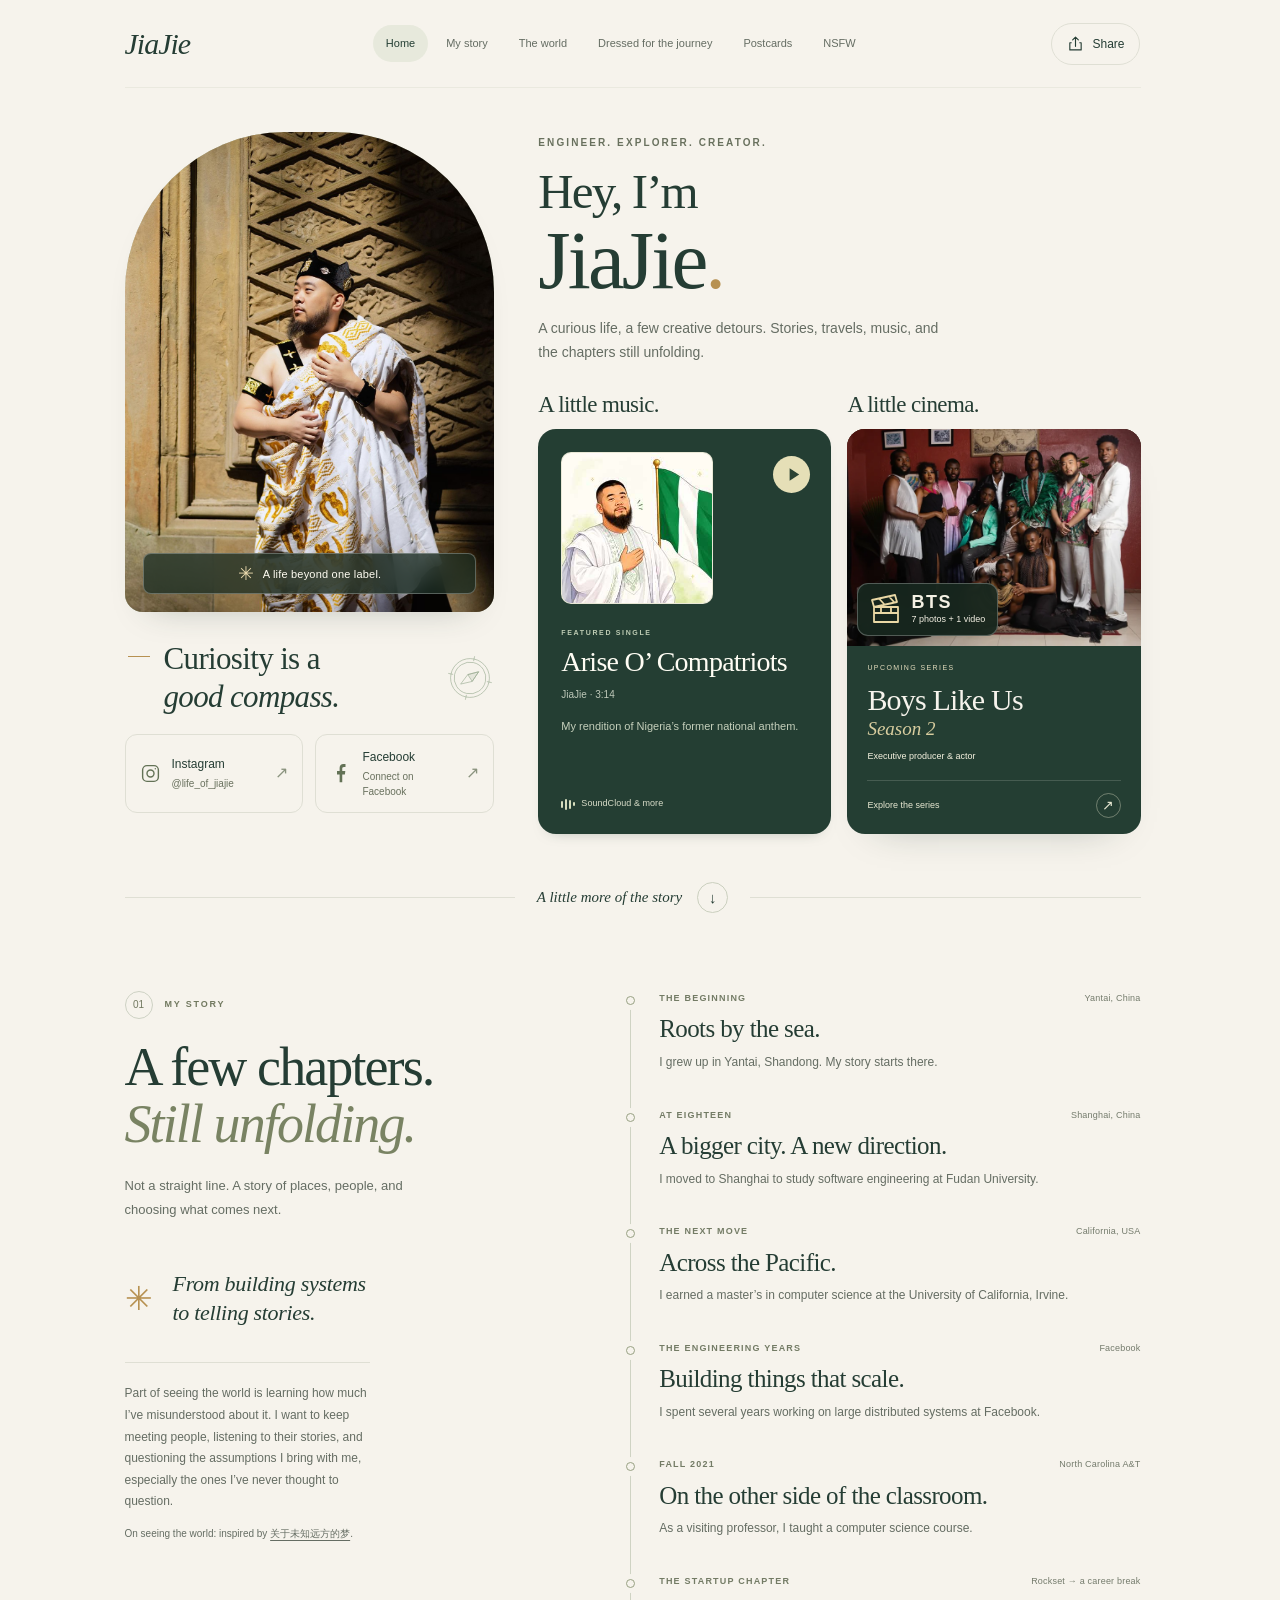
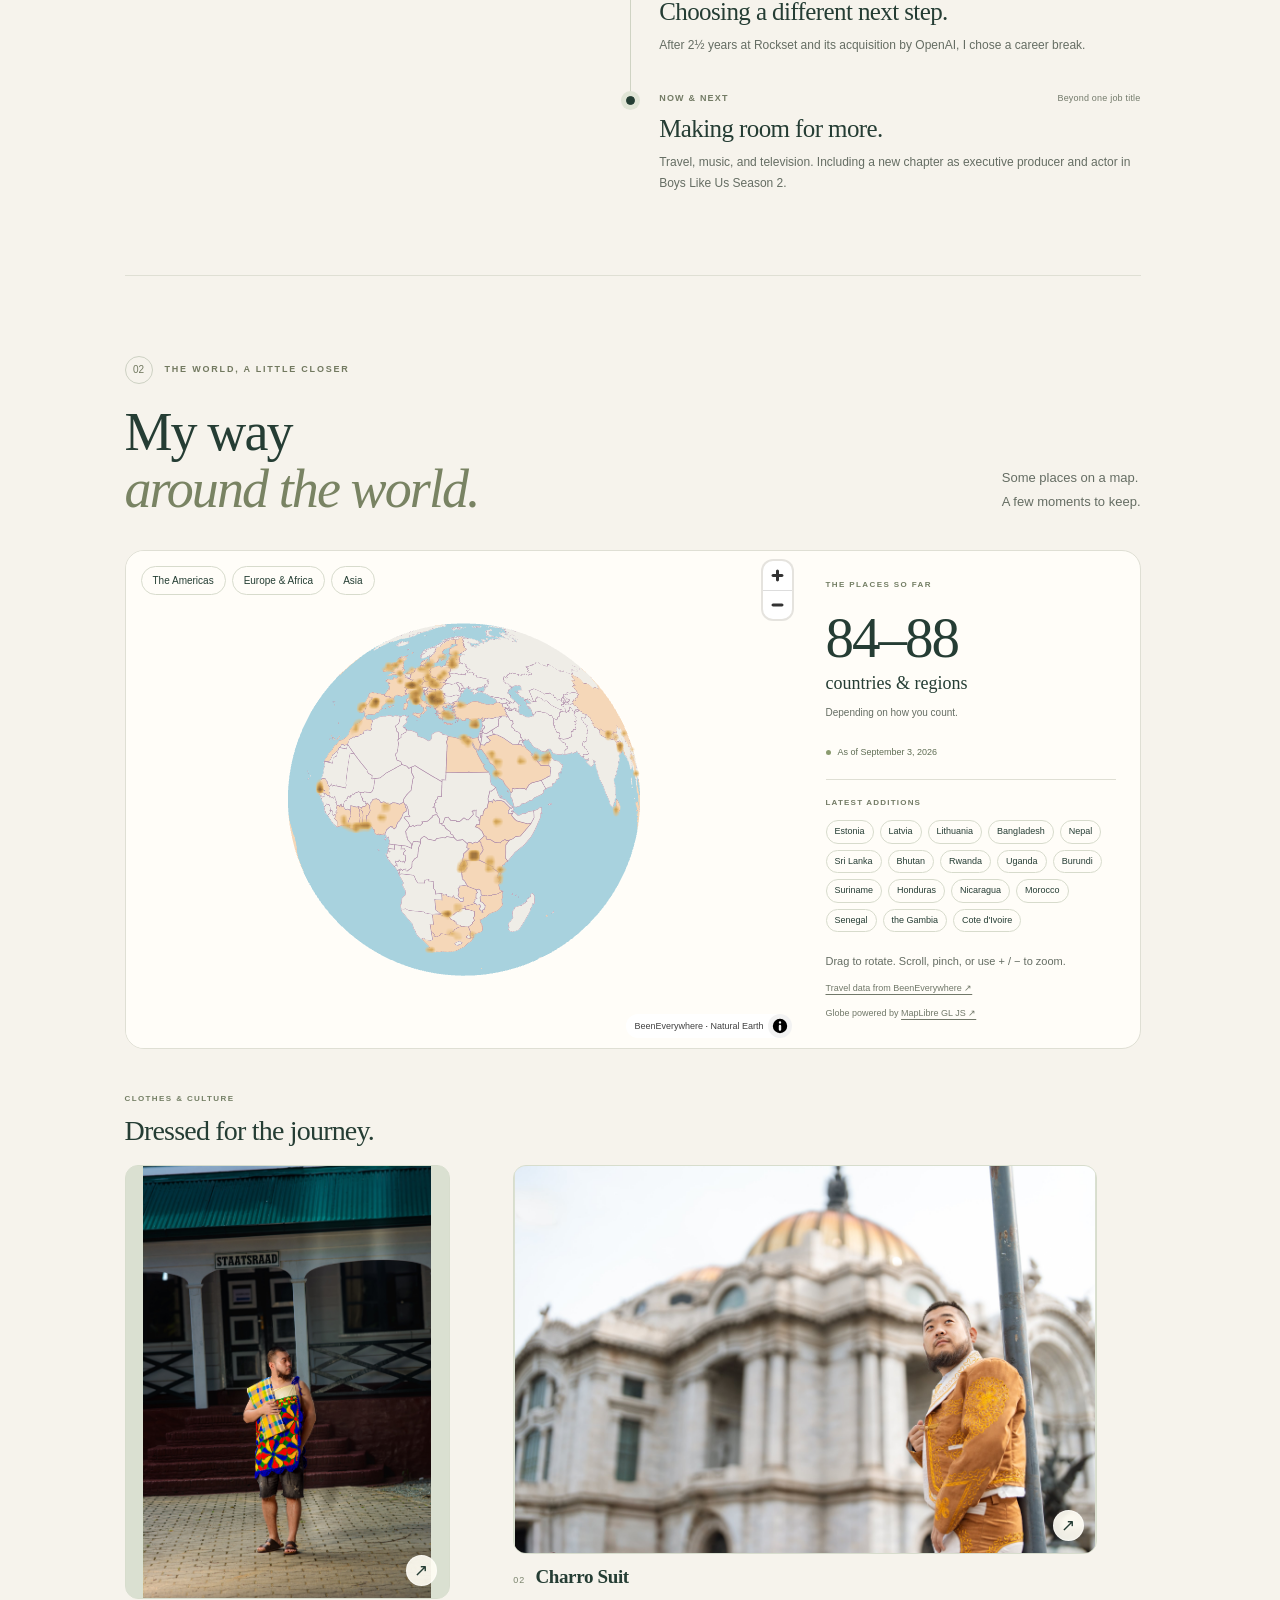
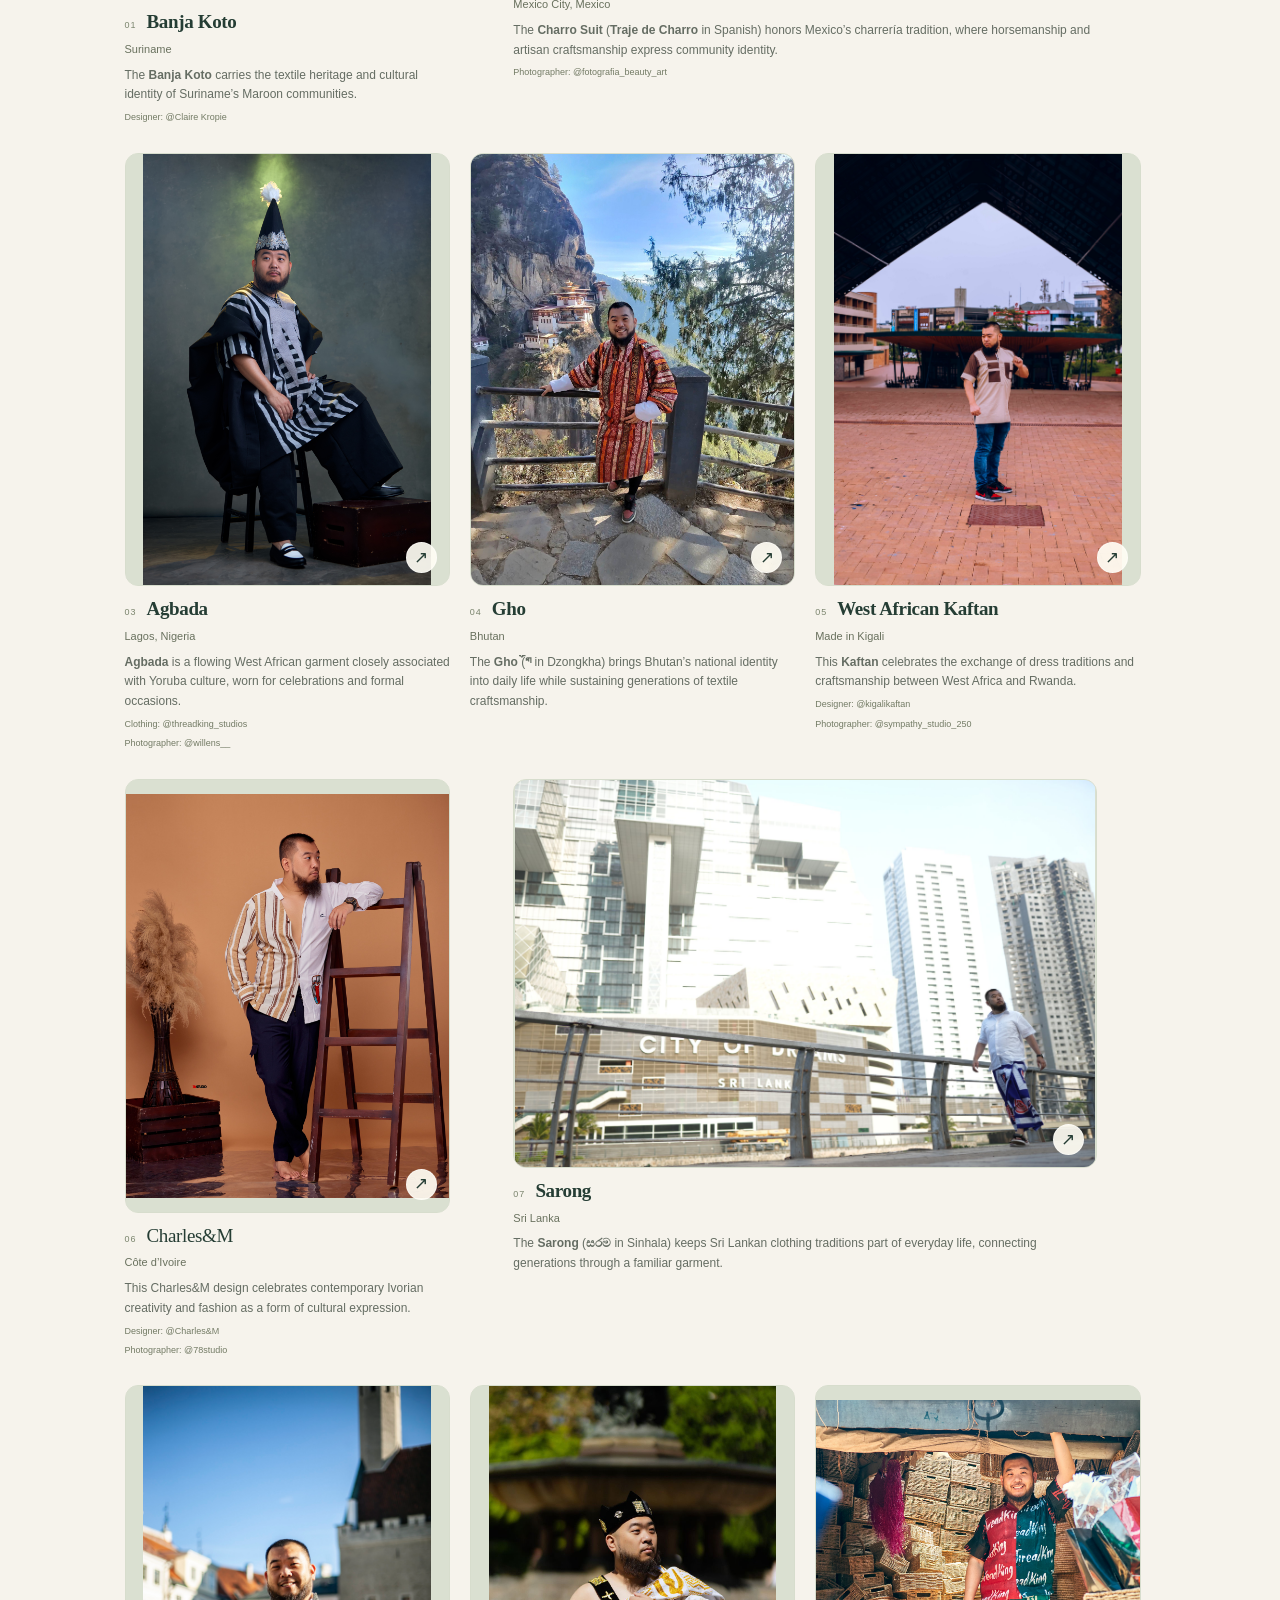
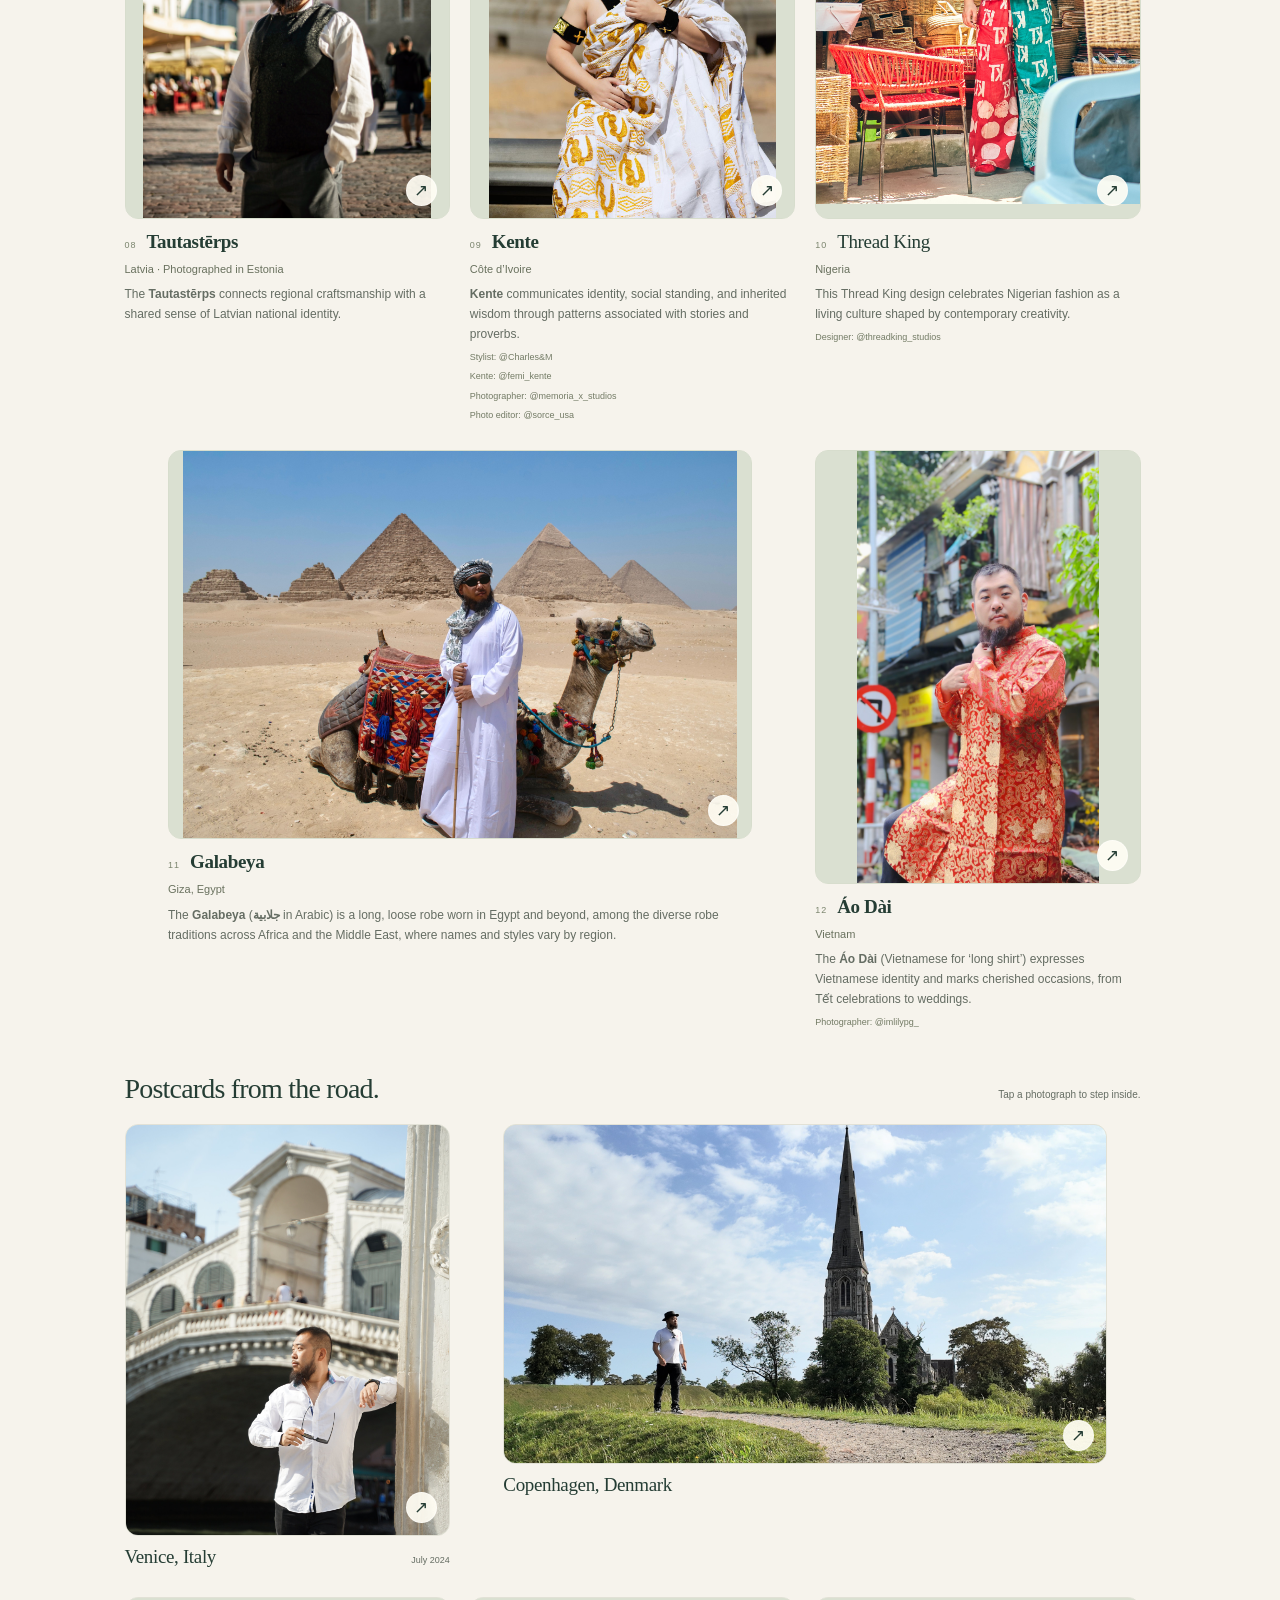
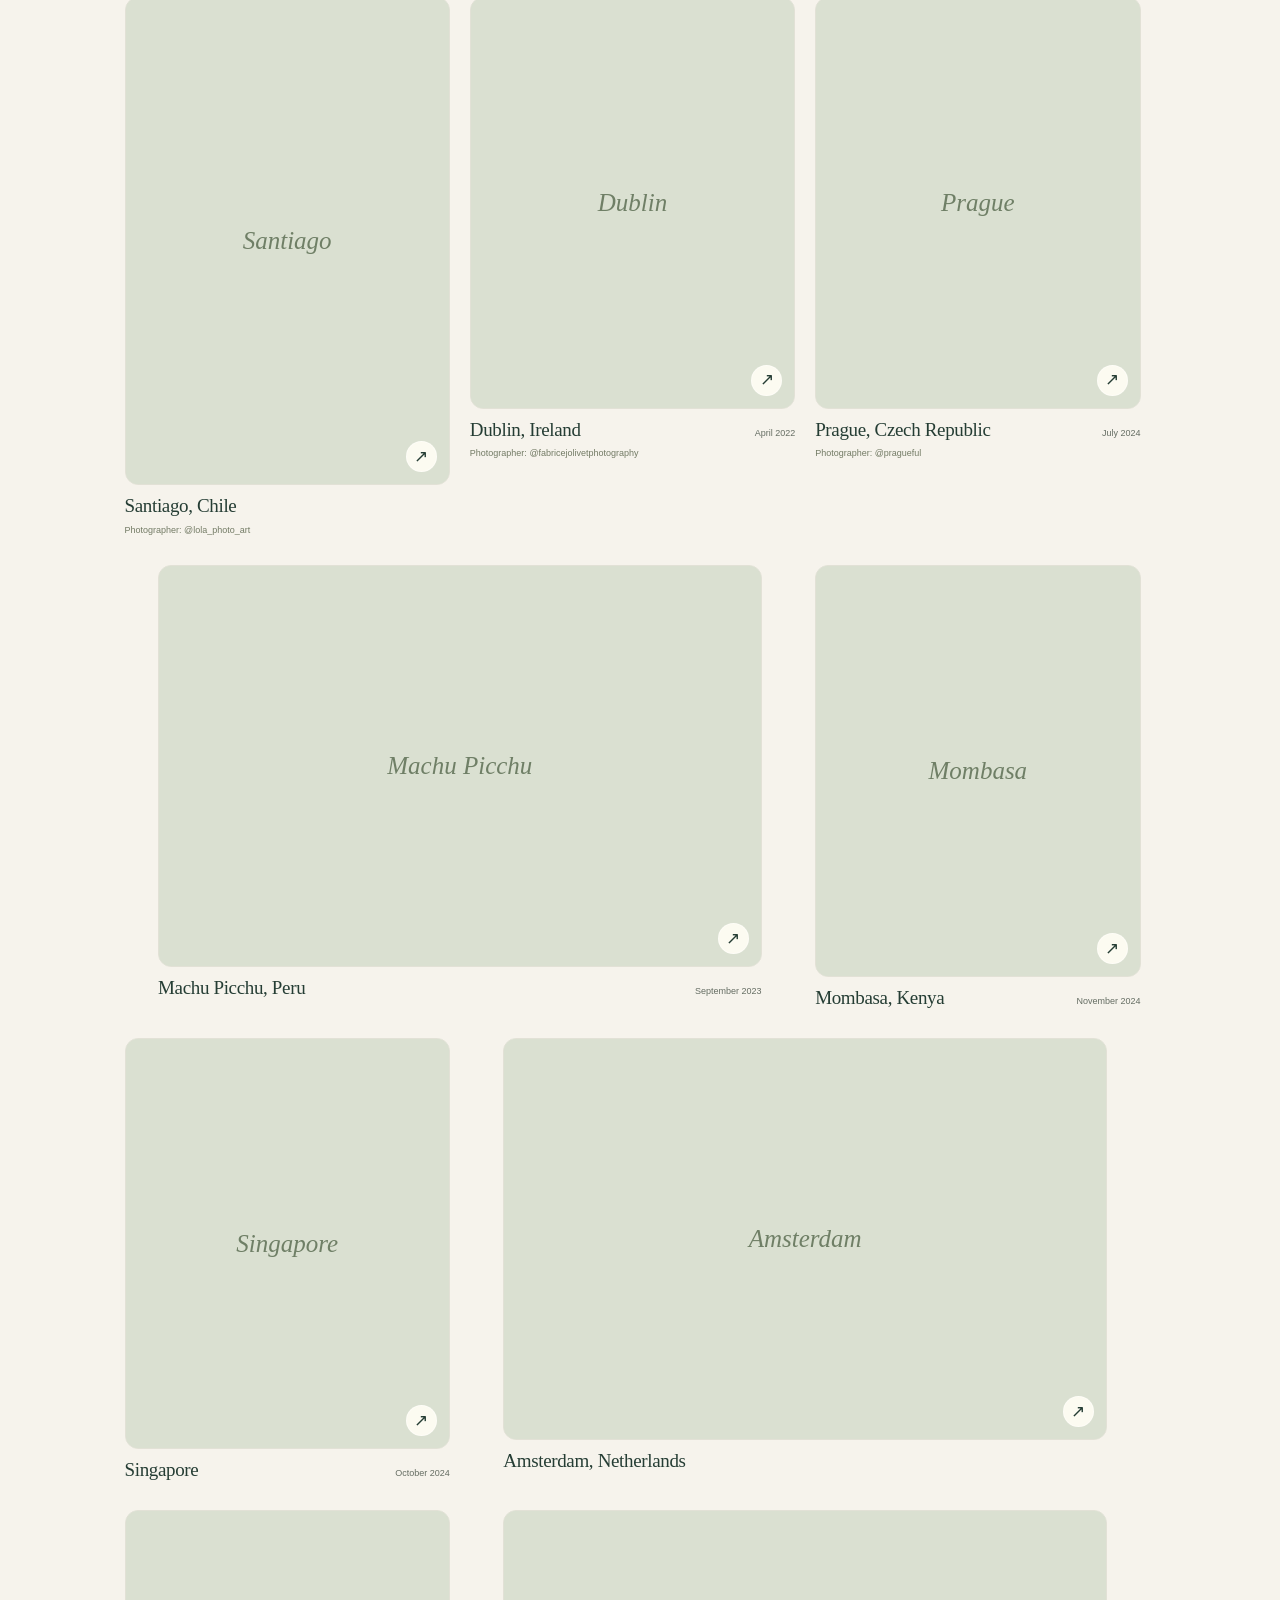
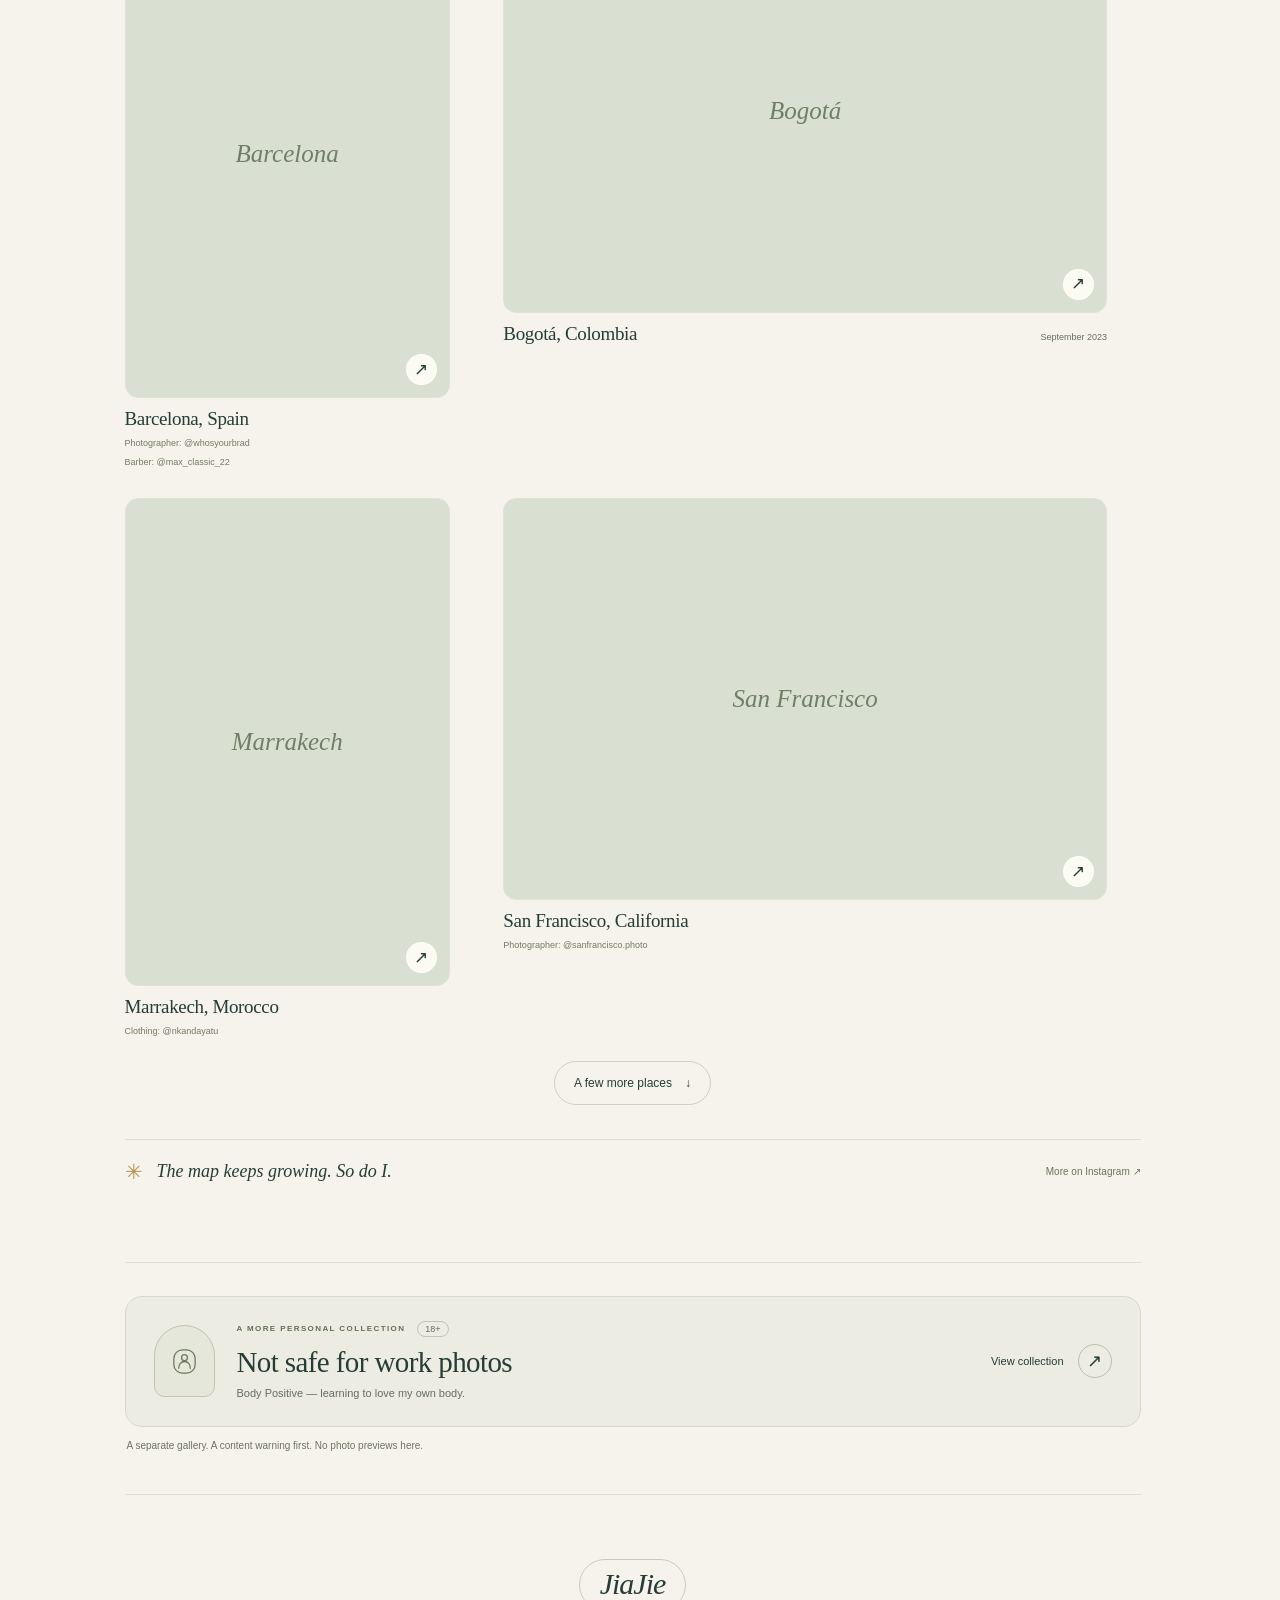
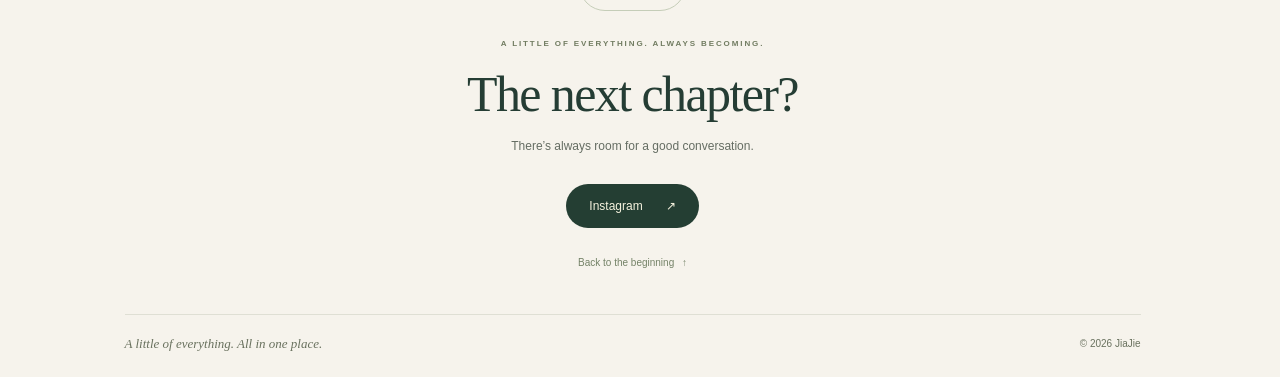
==== commit 7ecef085: "Clarify scroll and pinch zoom in globe hint" ====
--- a/public/index.html
+++ b/public/index.html
@@ -129,7 +129,7 @@
 <li aria-label="the Gambia, May 2025" class="latest-stop" data-date="May 2025" tabindex="0">the Gambia</li>
 <li aria-label="Cote d'Ivoire, May 2025" class="latest-stop" data-date="May 2025" tabindex="0">Cote d'Ivoire</li>
 </ul></div>
-<p class="globe-hint" id="globe-hint">Drag to rotate. Use + / − to zoom.</p>
+<p class="globe-hint" id="globe-hint">Drag to rotate. Scroll, pinch, or use + / − to zoom.</p>
 <p class="map-credit"><a href="https://beeneverywhere.net/user/GeniusYe" id="map-credit-link" rel="noopener noreferrer" target="_blank">Travel data from BeenEverywhere ↗</a></p>
 <p class="map-credit">Globe powered by <a href="https://maplibre.org/" rel="noopener noreferrer" target="_blank">MapLibre GL JS ↗</a></p>
 </div>
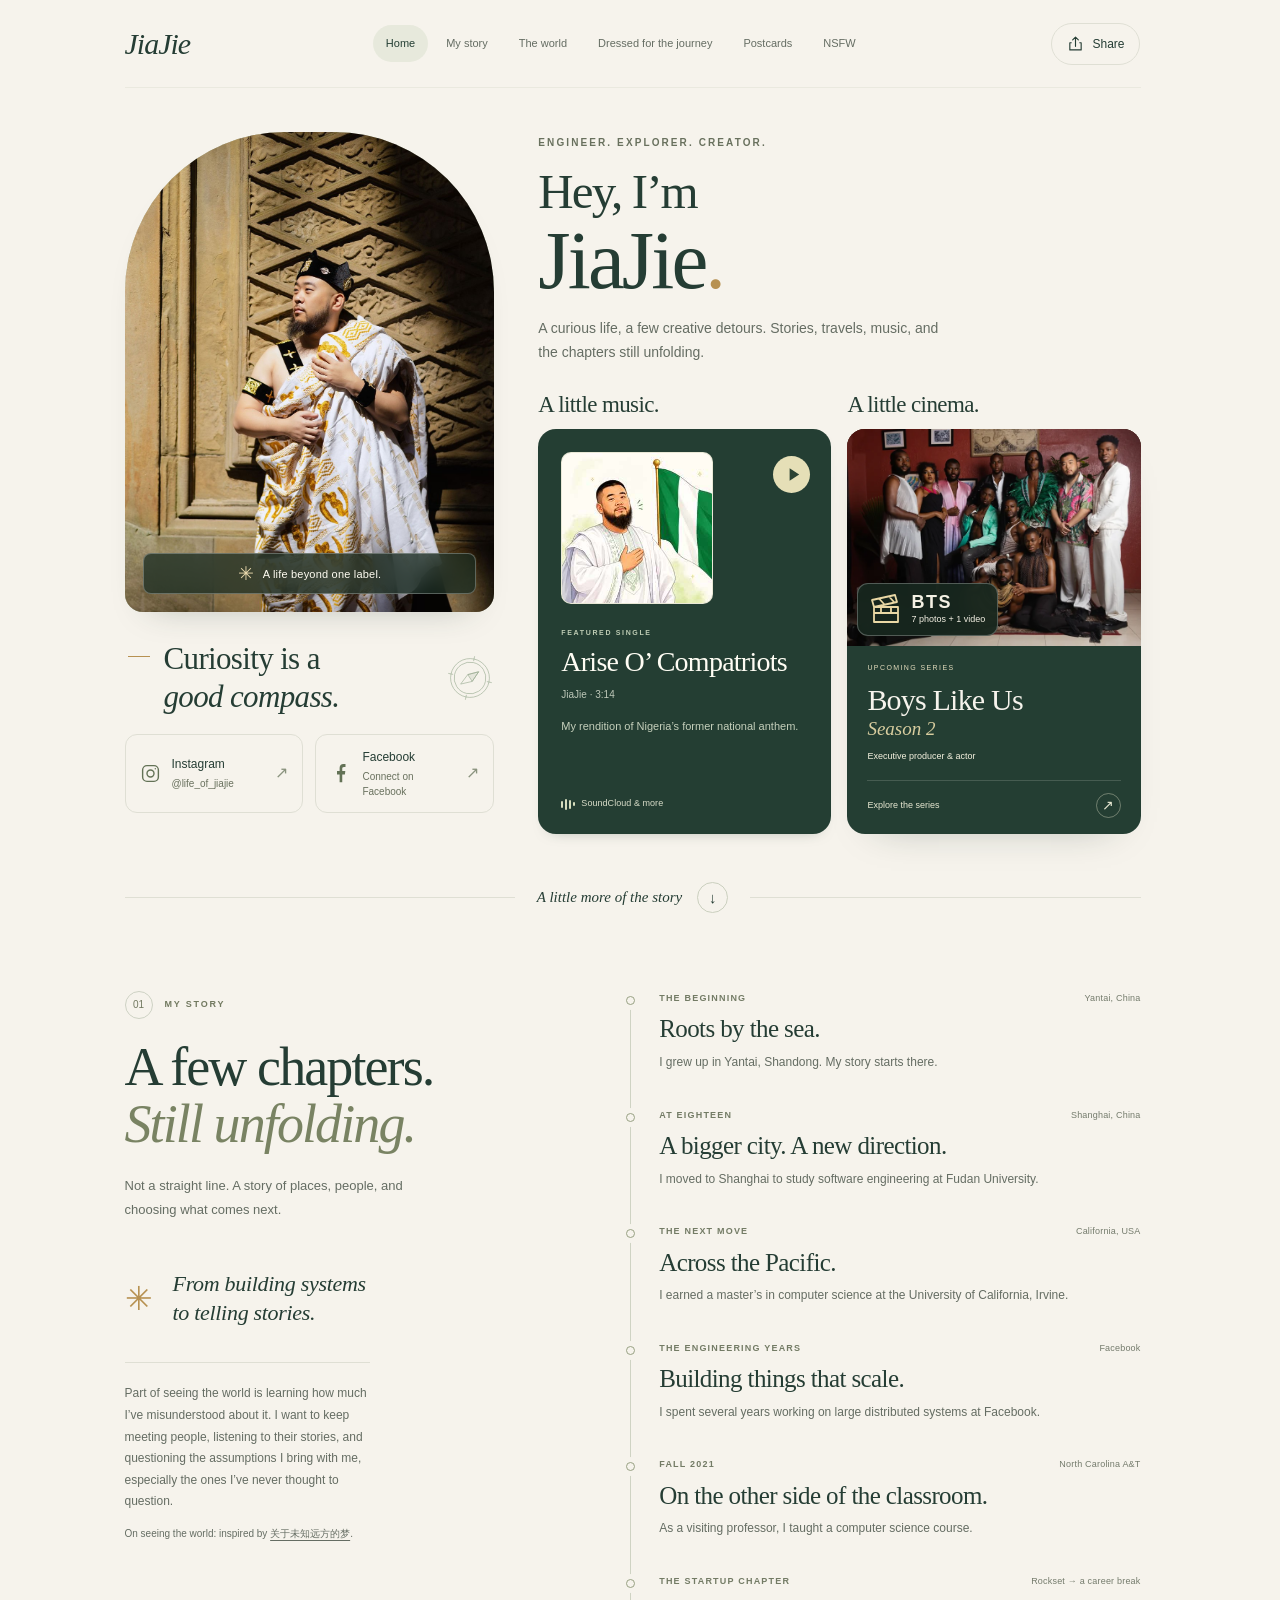
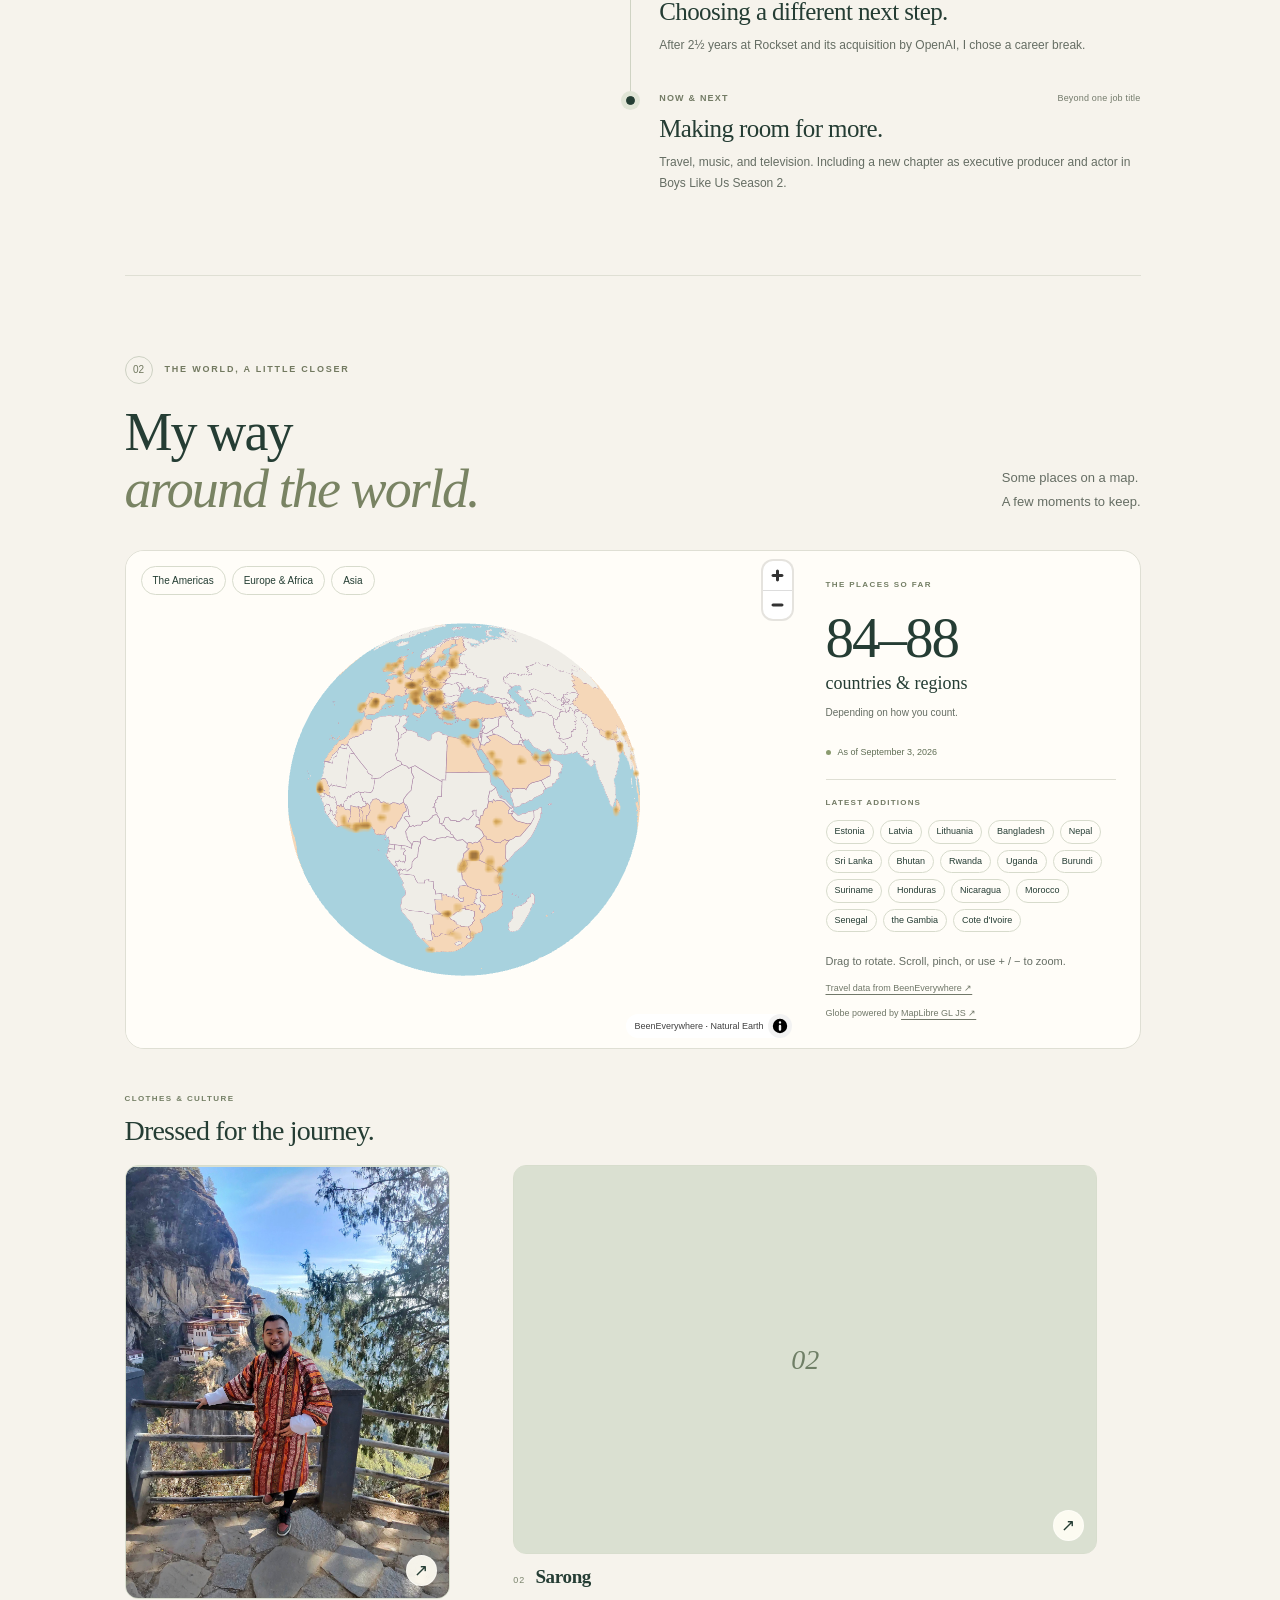
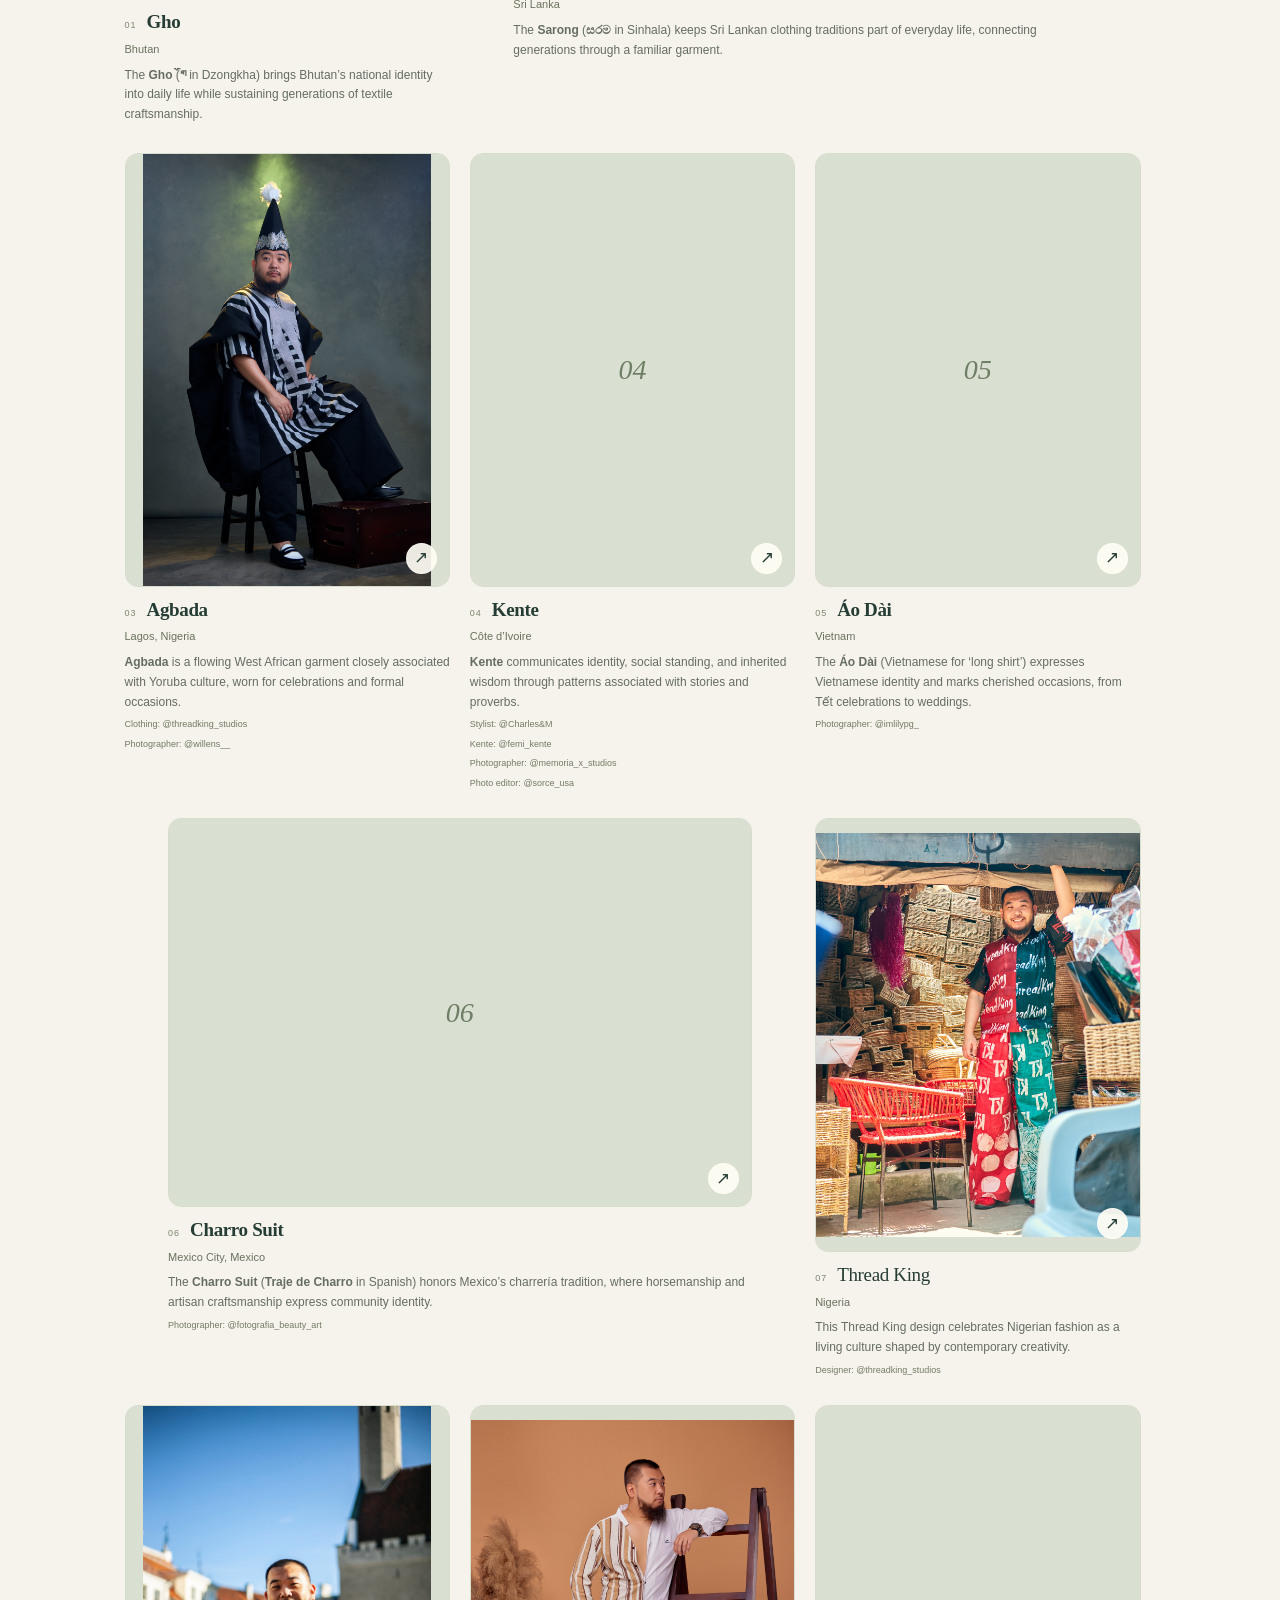
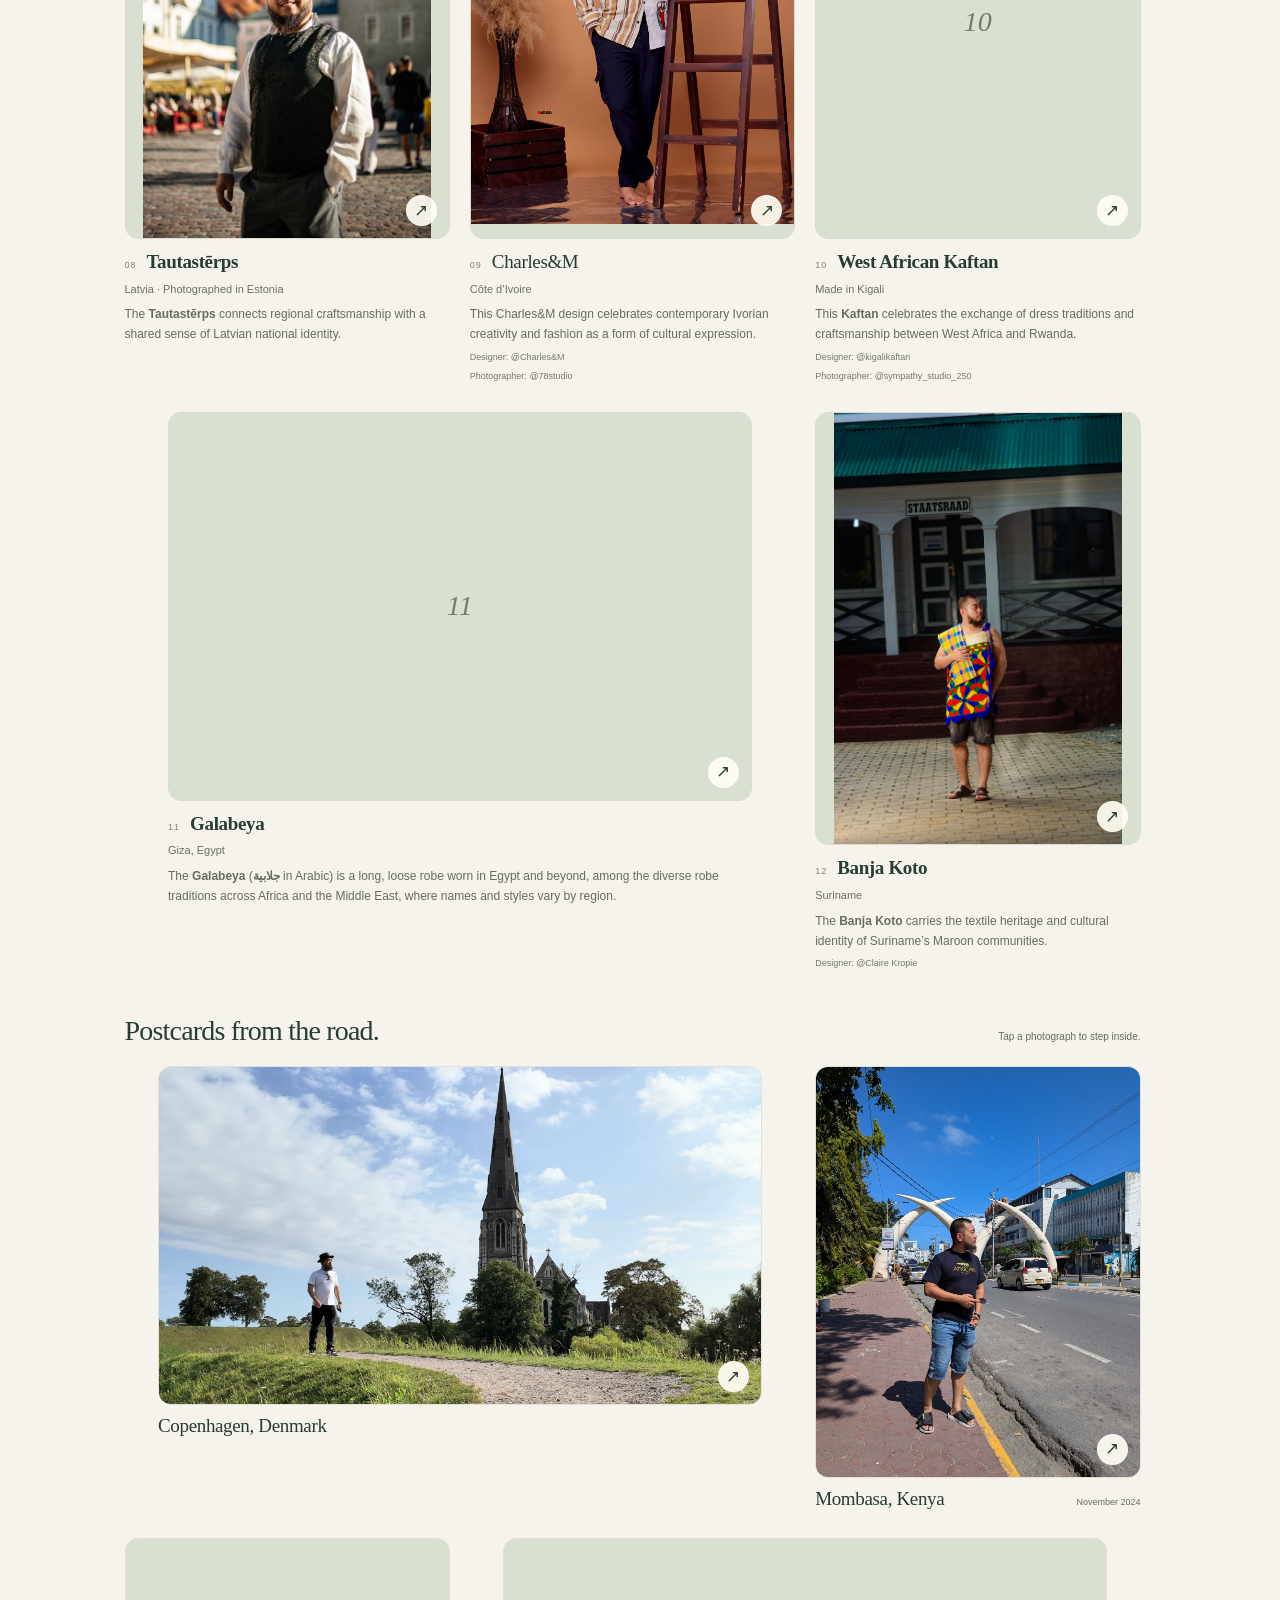
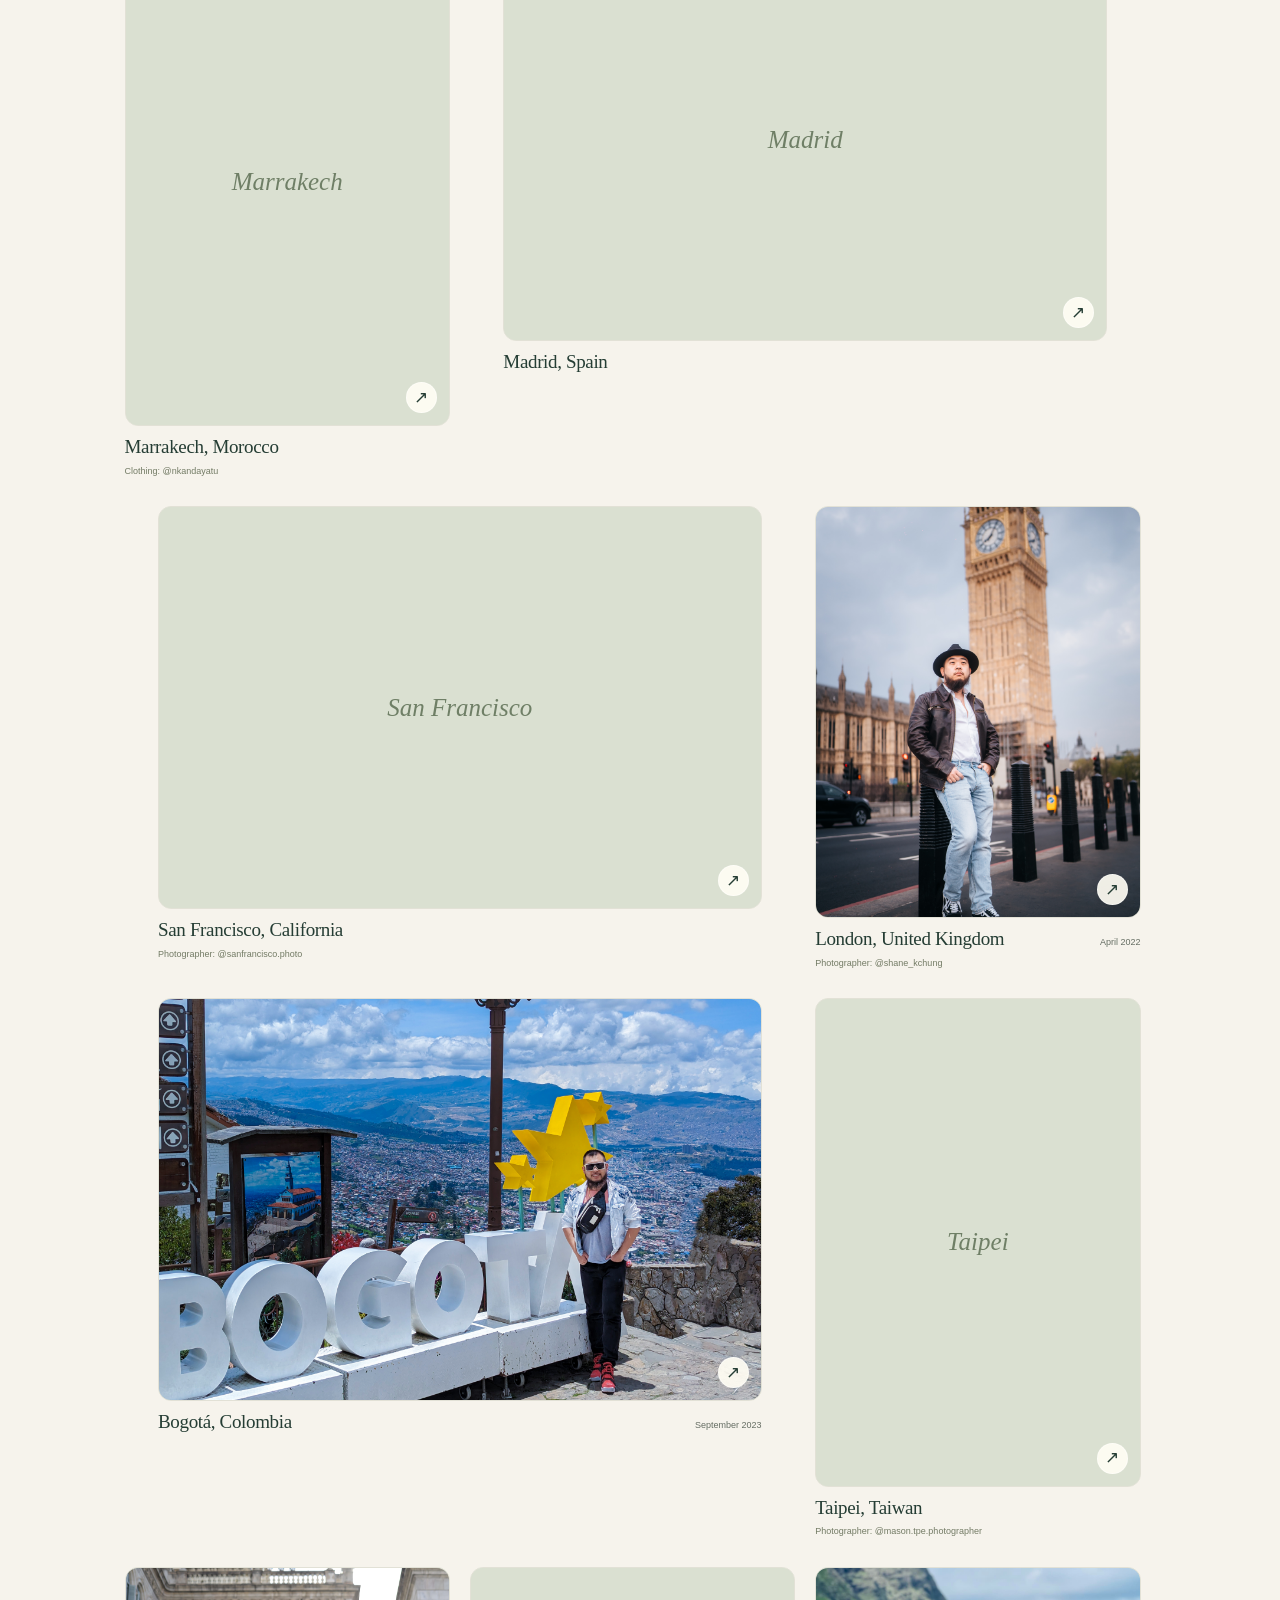
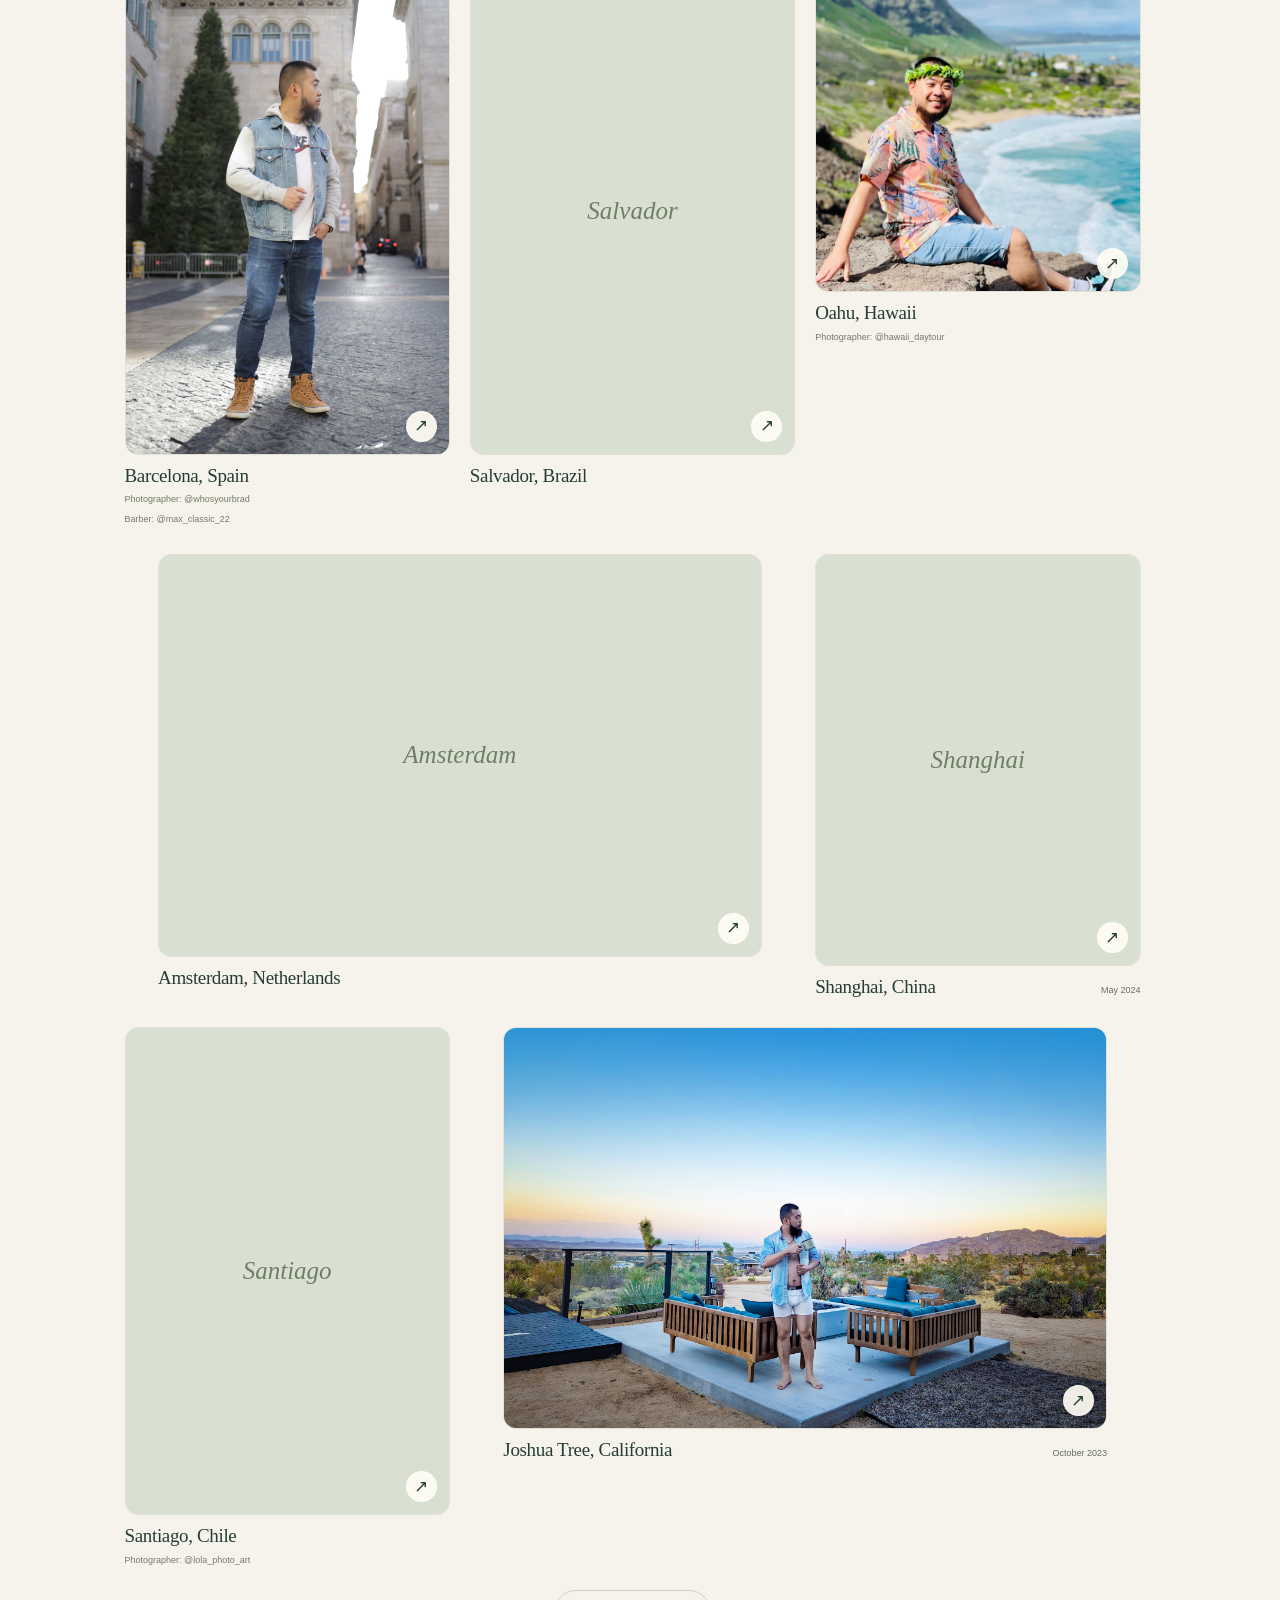
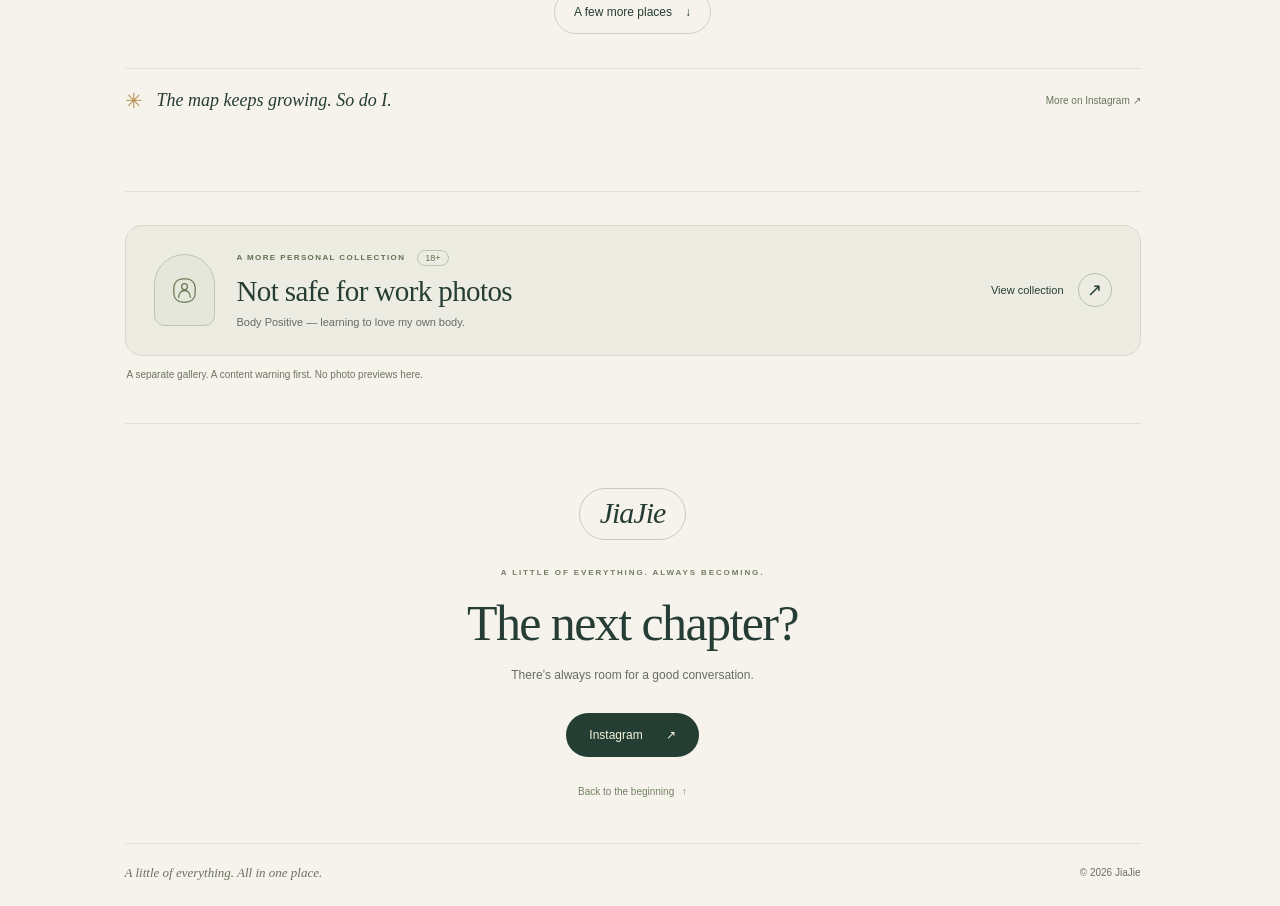
==== commit a2f6954d: "Prevent flat map flash when the travel globe loads" ====
--- a/public/index.html
+++ b/public/index.html
@@ -100,7 +100,9 @@
 <div class="chapter-topline"><div><p class="eyebrow chapter-number"><span>02</span> The world, a little closer</p><h2 class="chapter-title" id="world-title">My way<br/><em>around the world.</em></h2></div><p class="chapter-description">Some places on a map.<br/>A few moments to keep.</p></div>
 <div class="world-map-card">
 <div class="world-map-visual">
-<a class="globe-fallback" href="assets/postcards/travel-map.png" id="globe-fallback" rel="noopener noreferrer" target="_blank"><img alt="JiaJie's visited places around the world. Open the static travel map." decoding="async" height="636" loading="lazy" src="assets/postcards/travel-map.png" width="1000"/></a>
+<p class="globe-loading" id="globe-loading" role="status">Loading globe…</p>
+<div class="globe-unavailable" hidden="" id="globe-unavailable"><p>The interactive globe is unavailable.</p><a href="https://beeneverywhere.net/user/GeniusYe" rel="noopener noreferrer" target="_blank">Explore my travels on BeenEverywhere ↗</a></div>
+<noscript><style>#globe-unavailable[hidden] { display:flex !important; } #globe-loading { display:none; }</style></noscript>
 <div aria-describedby="globe-hint" hidden="" id="travel-globe"></div>
 <div class="globe-controls" hidden="" id="globe-controls"><button id="globe-americas" type="button">The Americas</button><button id="globe-europe-africa" type="button">Europe &amp; Africa</button><button id="globe-asia" type="button">Asia</button></div>
 </div>
--- a/public/scroll.css
+++ b/public/scroll.css
@@ -44,8 +44,10 @@
 .world-map-card { display: grid; grid-template-columns: minmax(0,2fr) minmax(260px,1fr); align-items: stretch; overflow: hidden; border: 1px solid var(--line); border-radius: 19px; background: var(--card); }
 .world-map-visual { --globe-height: 460px; position:relative; min-width:0; min-height:var(--globe-height); background:#fffdf8; }
 #travel-globe { position:absolute; inset:0; }
-.globe-fallback { display:grid; place-items:center; height:100%; }
-.globe-fallback img { width:100%; height:100%; object-fit:contain; }
+#travel-globe:not([data-globe-ready="true"]) { visibility:hidden; }
+.globe-loading { position:absolute; inset:0; display:grid; place-items:center; margin:0; color:var(--muted); font:italic 16px var(--serif); }
+.globe-unavailable { position:absolute; inset:0; display:flex; flex-direction:column; align-items:center; justify-content:center; padding:24px; text-align:center; color:var(--muted); font-size:13px; }
+.globe-unavailable a { color:var(--forest); text-decoration:underline; text-underline-offset:3px; }
 .globe-controls { position:absolute; z-index:2; top:15px; left:15px; max-width:calc(100% - 80px); display:flex; flex-wrap:wrap; gap:6px; }
 .globe-controls button { padding:8px 11px; border:1px solid #d7dbcc; border-radius:20px; background:#fffdf8ed; color:var(--forest); font:10px var(--sans); cursor:pointer; }
 .globe-controls button:hover { background:#e7e9dc; }
@@ -53,12 +55,6 @@
 .world-map-visual .maplibregl-ctrl-group { border-radius:10px; box-shadow:0 0 0 1px #d7dbcc; }
 .world-map-visual .maplibregl-ctrl-attrib { font-size:9px; background:#fffdf8ed; }
 .globe-hint { color:var(--muted); font-size:11px; line-height:1.7; margin:20px 0 0; }
-.map-link { position: relative; display: block; width: 100%; isolation: isolate; }
-.map-link img { display: block; width: 100%; height: 100%; aspect-ratio: 1000/636; object-fit: contain; background: #e8ece5; }
-.map-fallback { position: absolute; inset: 0; display: grid; place-items: center; font: italic 28px var(--serif); color: #6a7c64; z-index: -1; }
-.expand-map { position: absolute; bottom: 17px; right: 17px; display: flex; align-items: center; gap: 6px; padding: 9px 12px; border-radius: 24px; border: 1px solid #ffffff90; background: #fffdf4ed; font-size: 10px; box-shadow: 0 4px 15px #17312716; }
-.expand-map > span { font-size: 16px; line-height: 1; }
-.map-link:hover .expand-map { background: var(--forest); color: var(--paper); border-color: var(--forest); }
 .world-map-copy { display: flex; justify-content: center; flex-direction: column; padding: 28px 24px; }
 .world-map-copy > .eyebrow { color: #737e64; font-size: 8px; letter-spacing: 1.4px; }
 .world-count { font: 57px/1.1 var(--serif); letter-spacing: -2px; margin: 16px 0 0; white-space: nowrap; }
@@ -267,7 +263,6 @@
  .world-map-card { display:block; border-radius:14px; }
  .world-map-visual { --globe-height:360px; }
  .globe-hint { grid-column:1 / -1; margin-top:14px; font-size:10px; }
- .map-link img { height:auto; width:100%; }
  .world-map-copy { display:grid; grid-template-columns:1fr 1fr; column-gap:17px; padding:21px 20px 22px; align-items:end; }
  .world-map-copy > .eyebrow { grid-column:1 / -1; }
  .world-count { grid-row:2 / span 2; margin:9px 0 0; align-self:center; font-size:51px; letter-spacing:-2px; }
@@ -275,7 +270,6 @@
  .world-qualifier { grid-column:2; margin-top:4px; font-size:9px; }
  .world-date { margin-top:13px; grid-column:1 / -1; font-size:9px; }
  .map-credit { grid-column:1 / -1; margin-top:6px; font-size:8px; }
- .expand-map { bottom:12px; right:12px; padding:7px 10px; font-size:9px; }
  .latest-stops { grid-column:1 / -1; margin-top:15px; padding-top:15px; }
  .latest-stops > .eyebrow { display:block; padding-top:0; margin-bottom:10px; font-size:7px; }
  #latest-stops-list { gap:5px; }
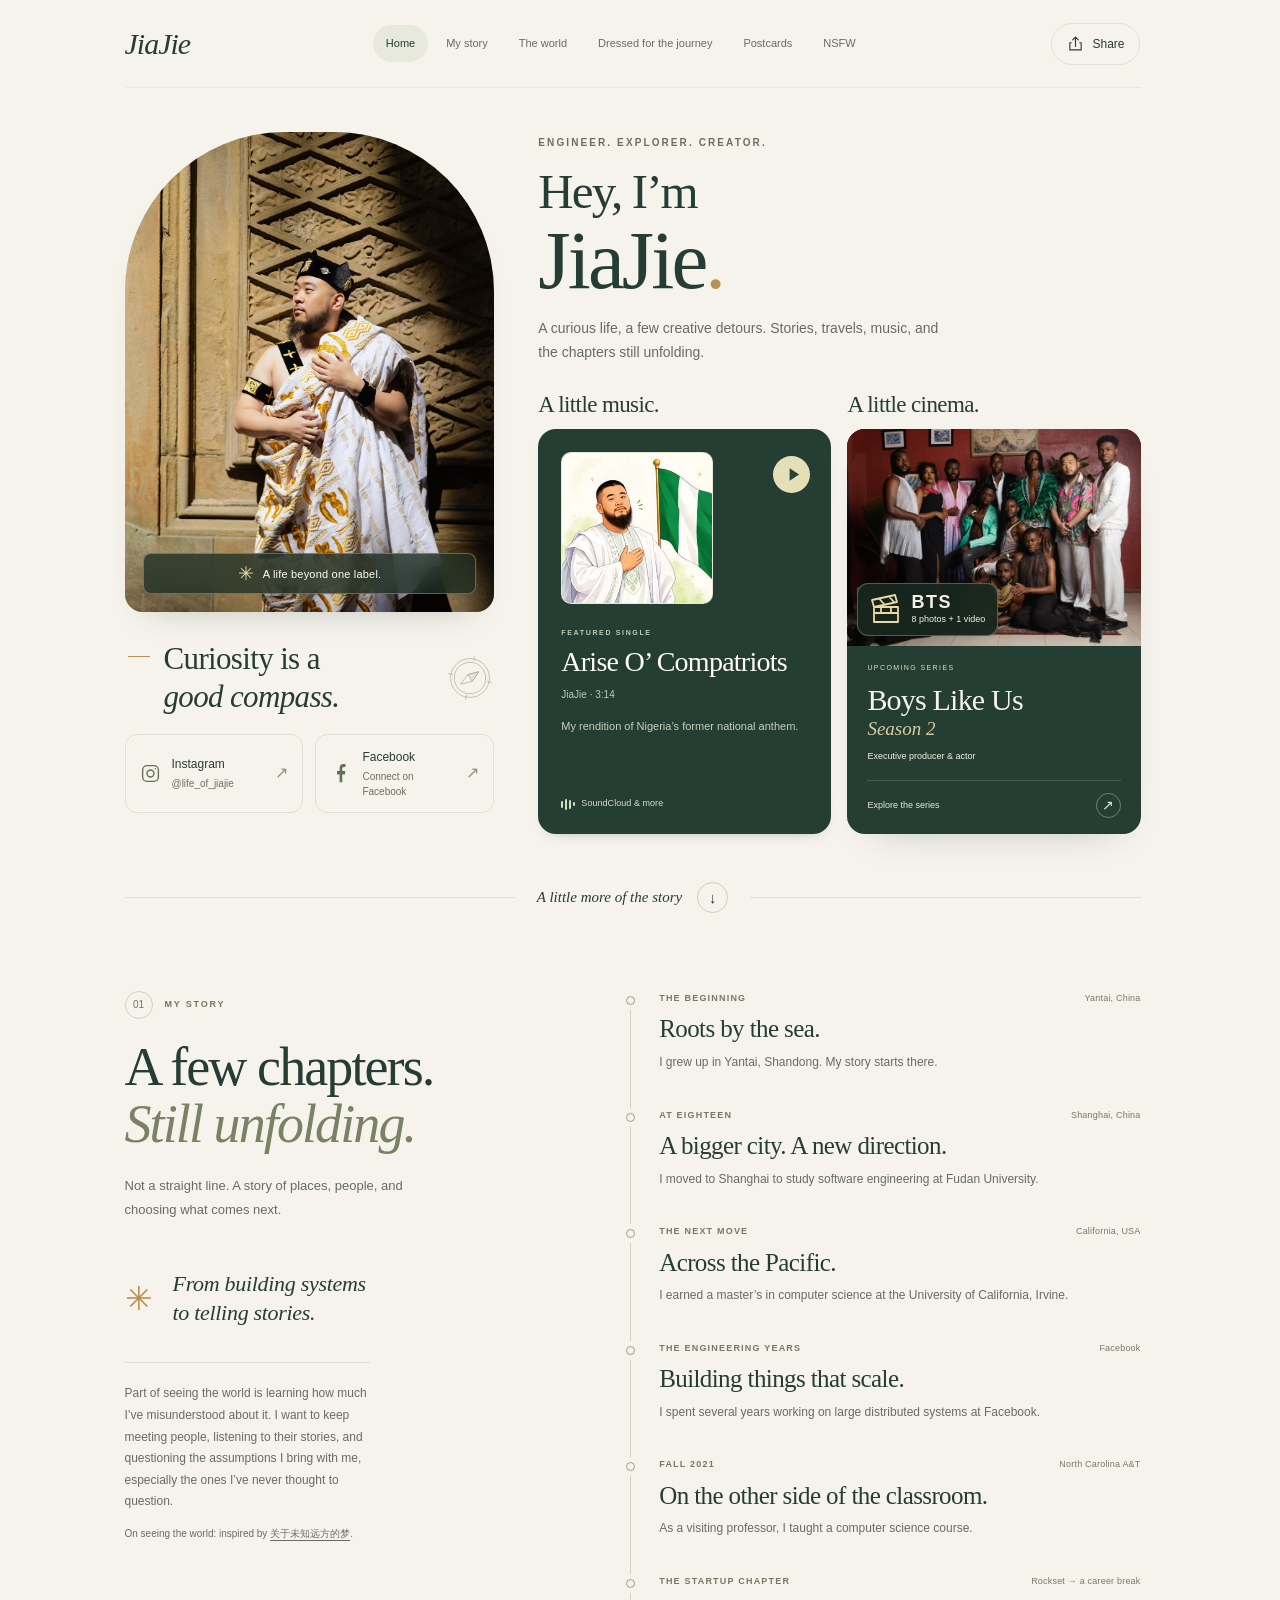
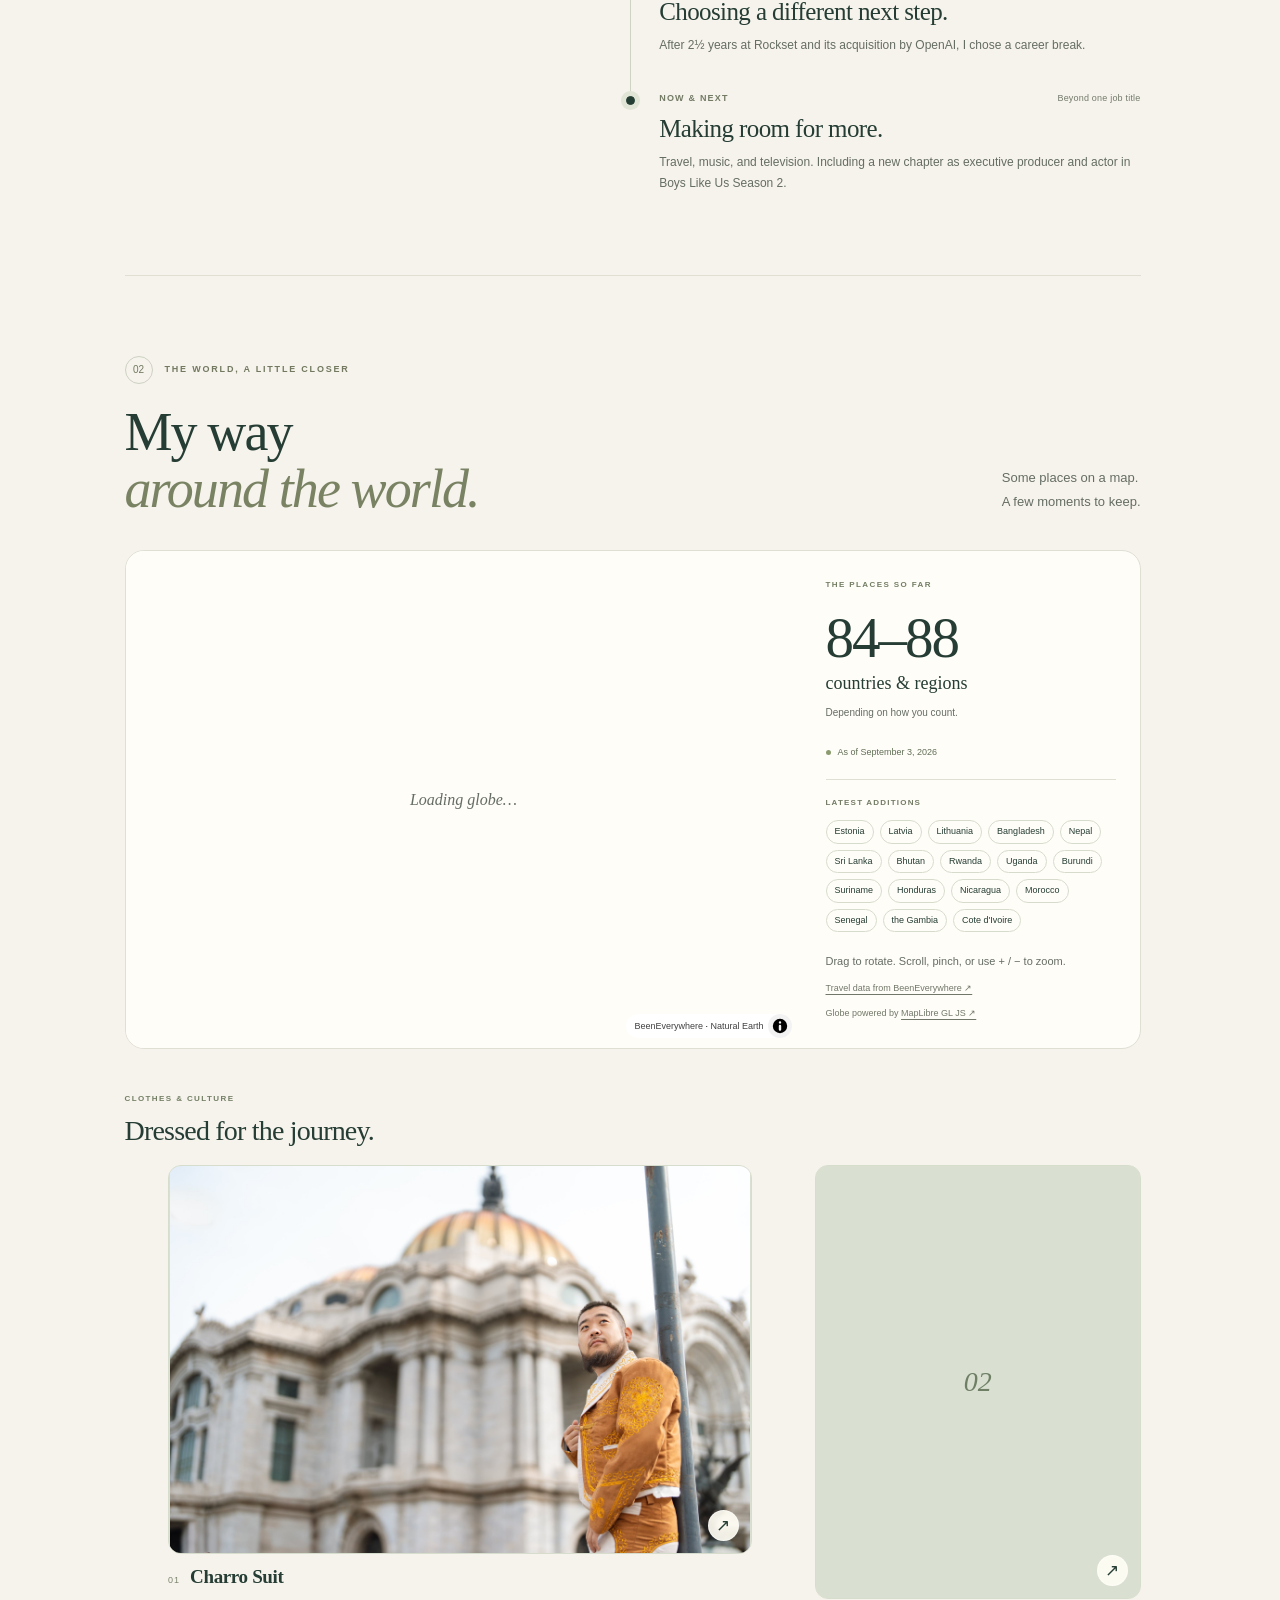
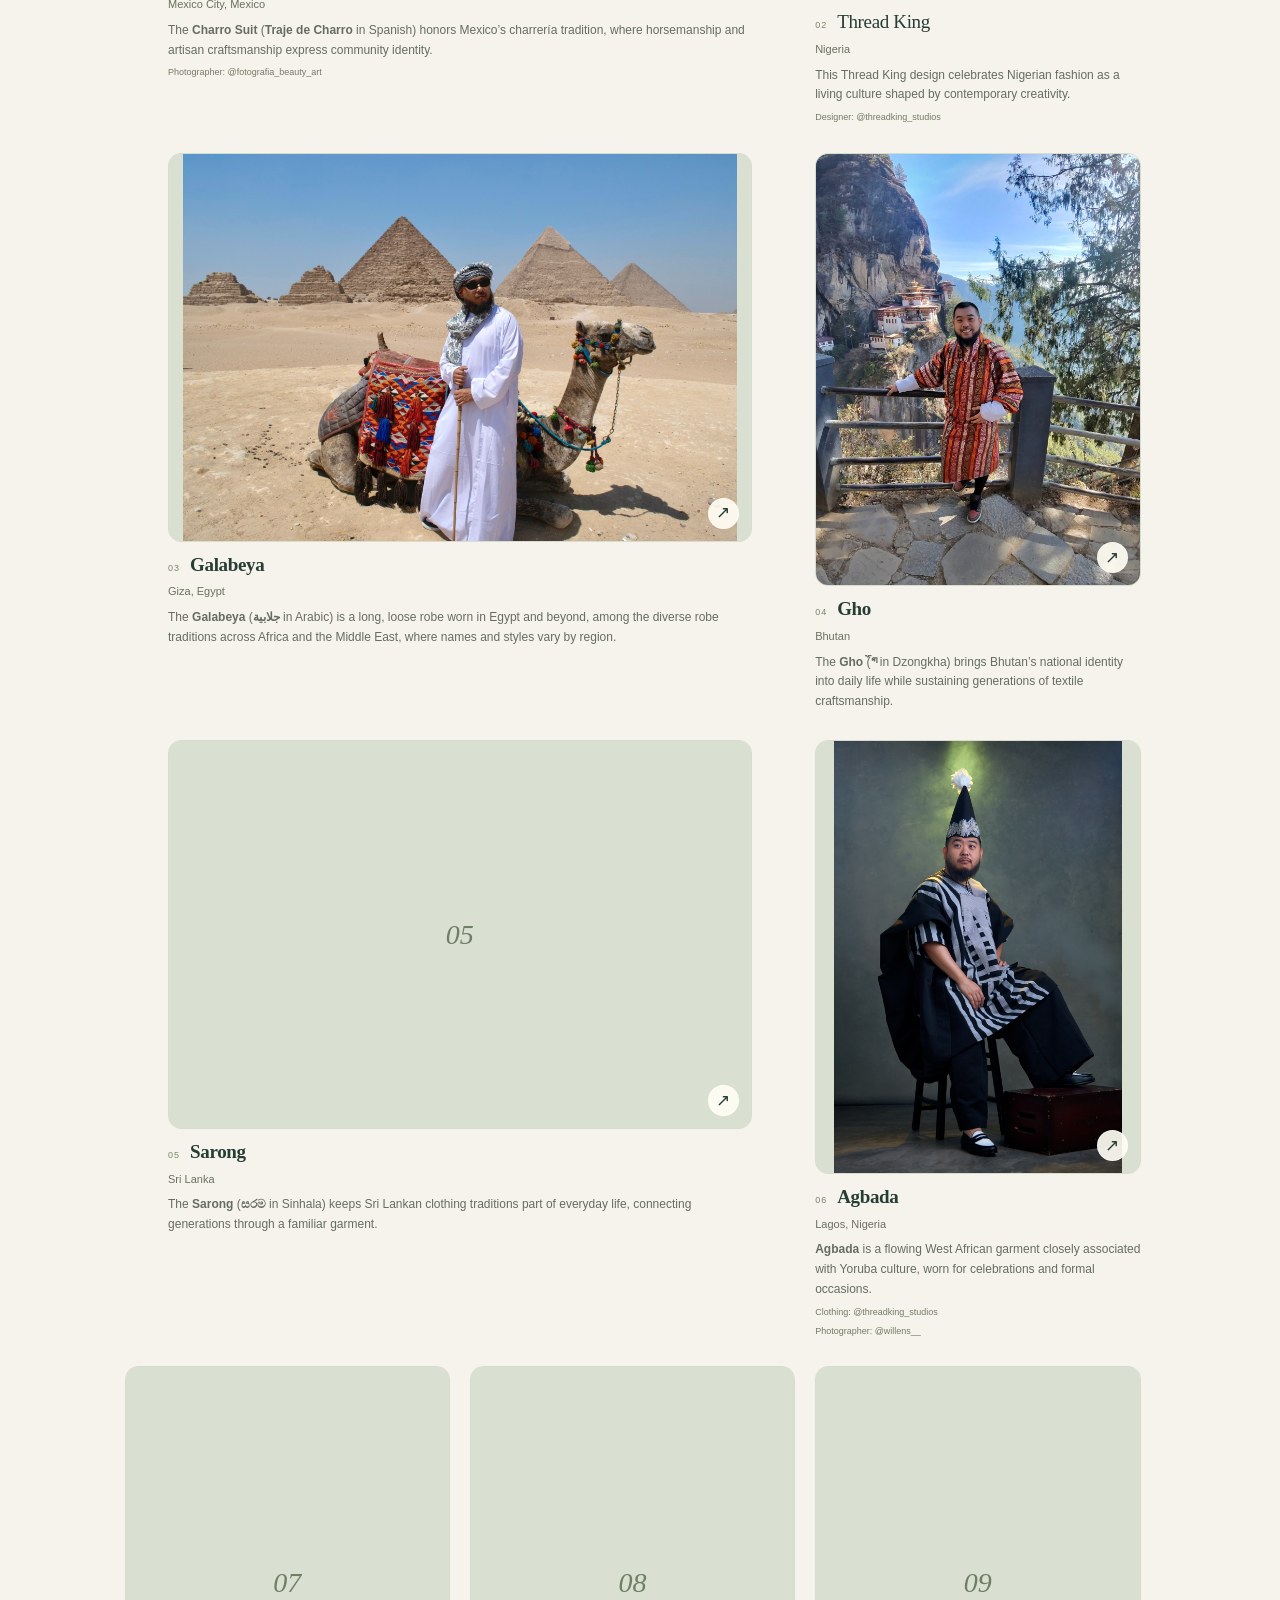
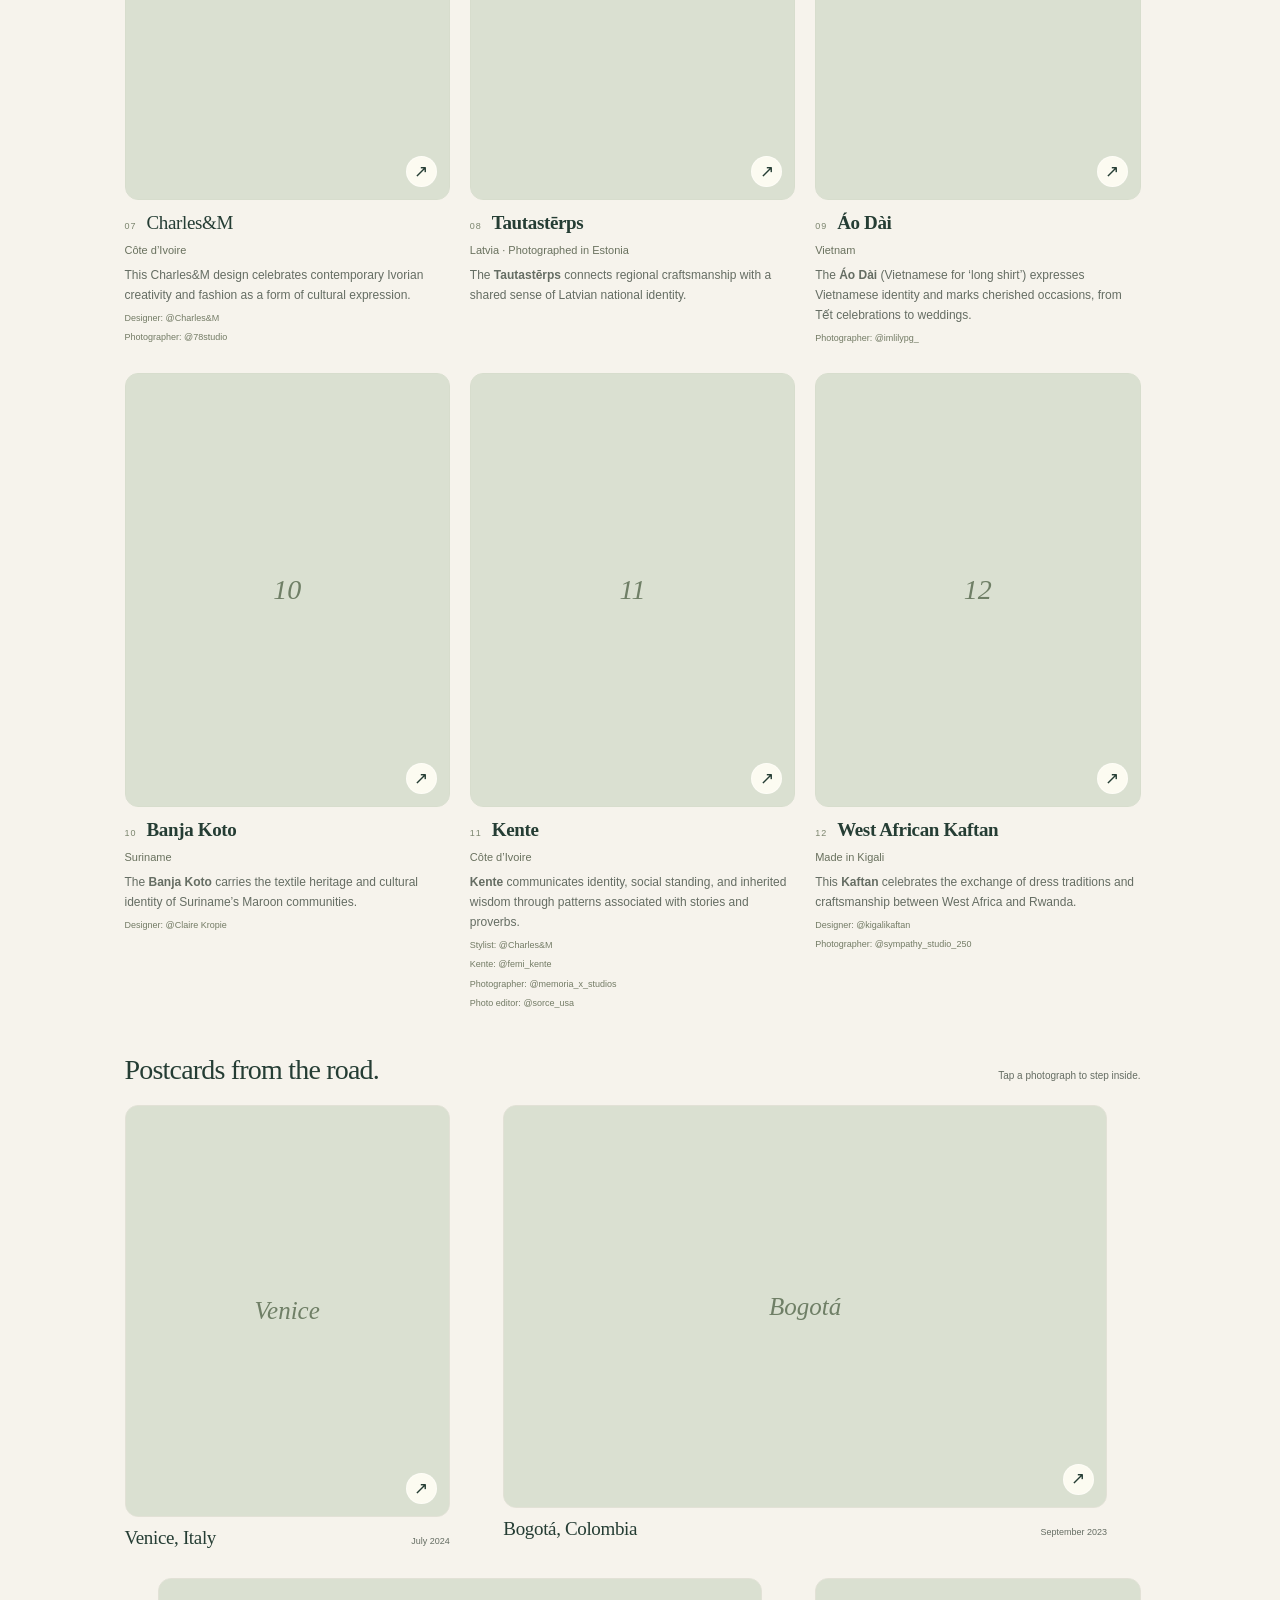
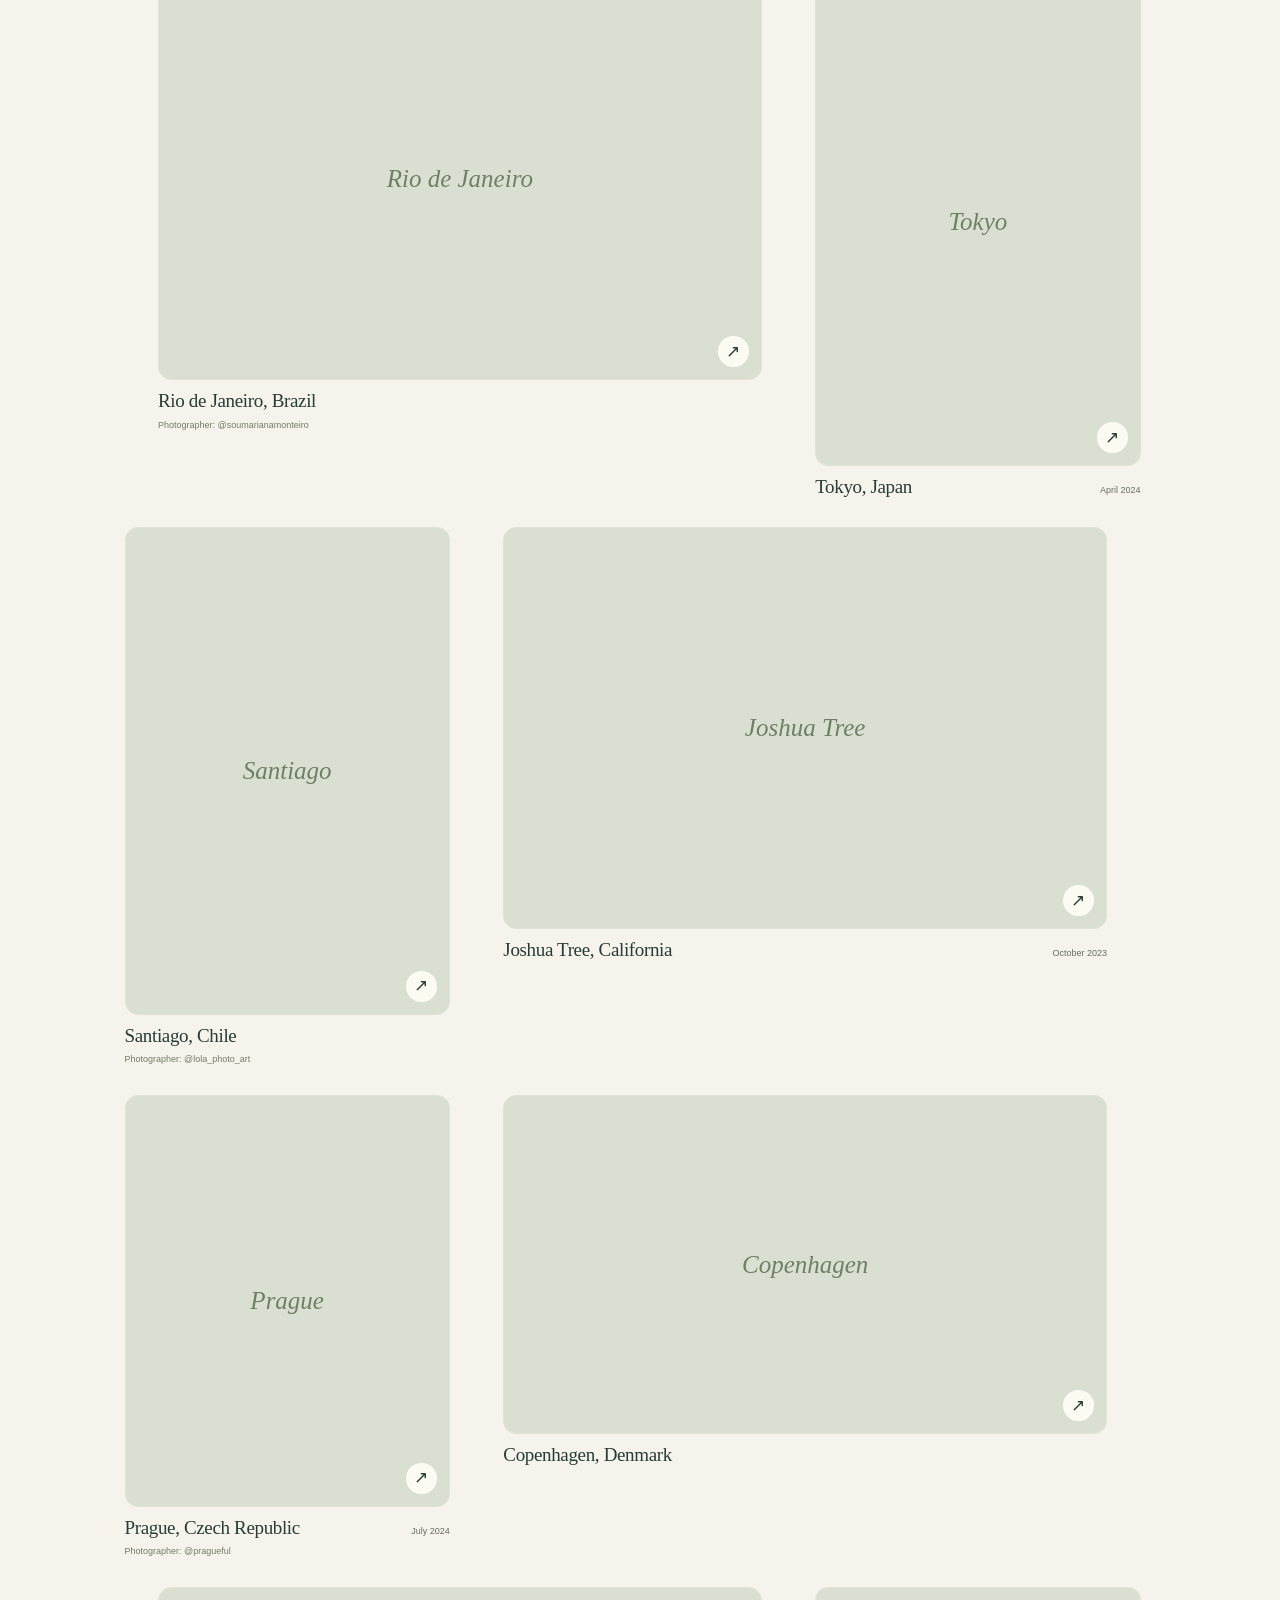
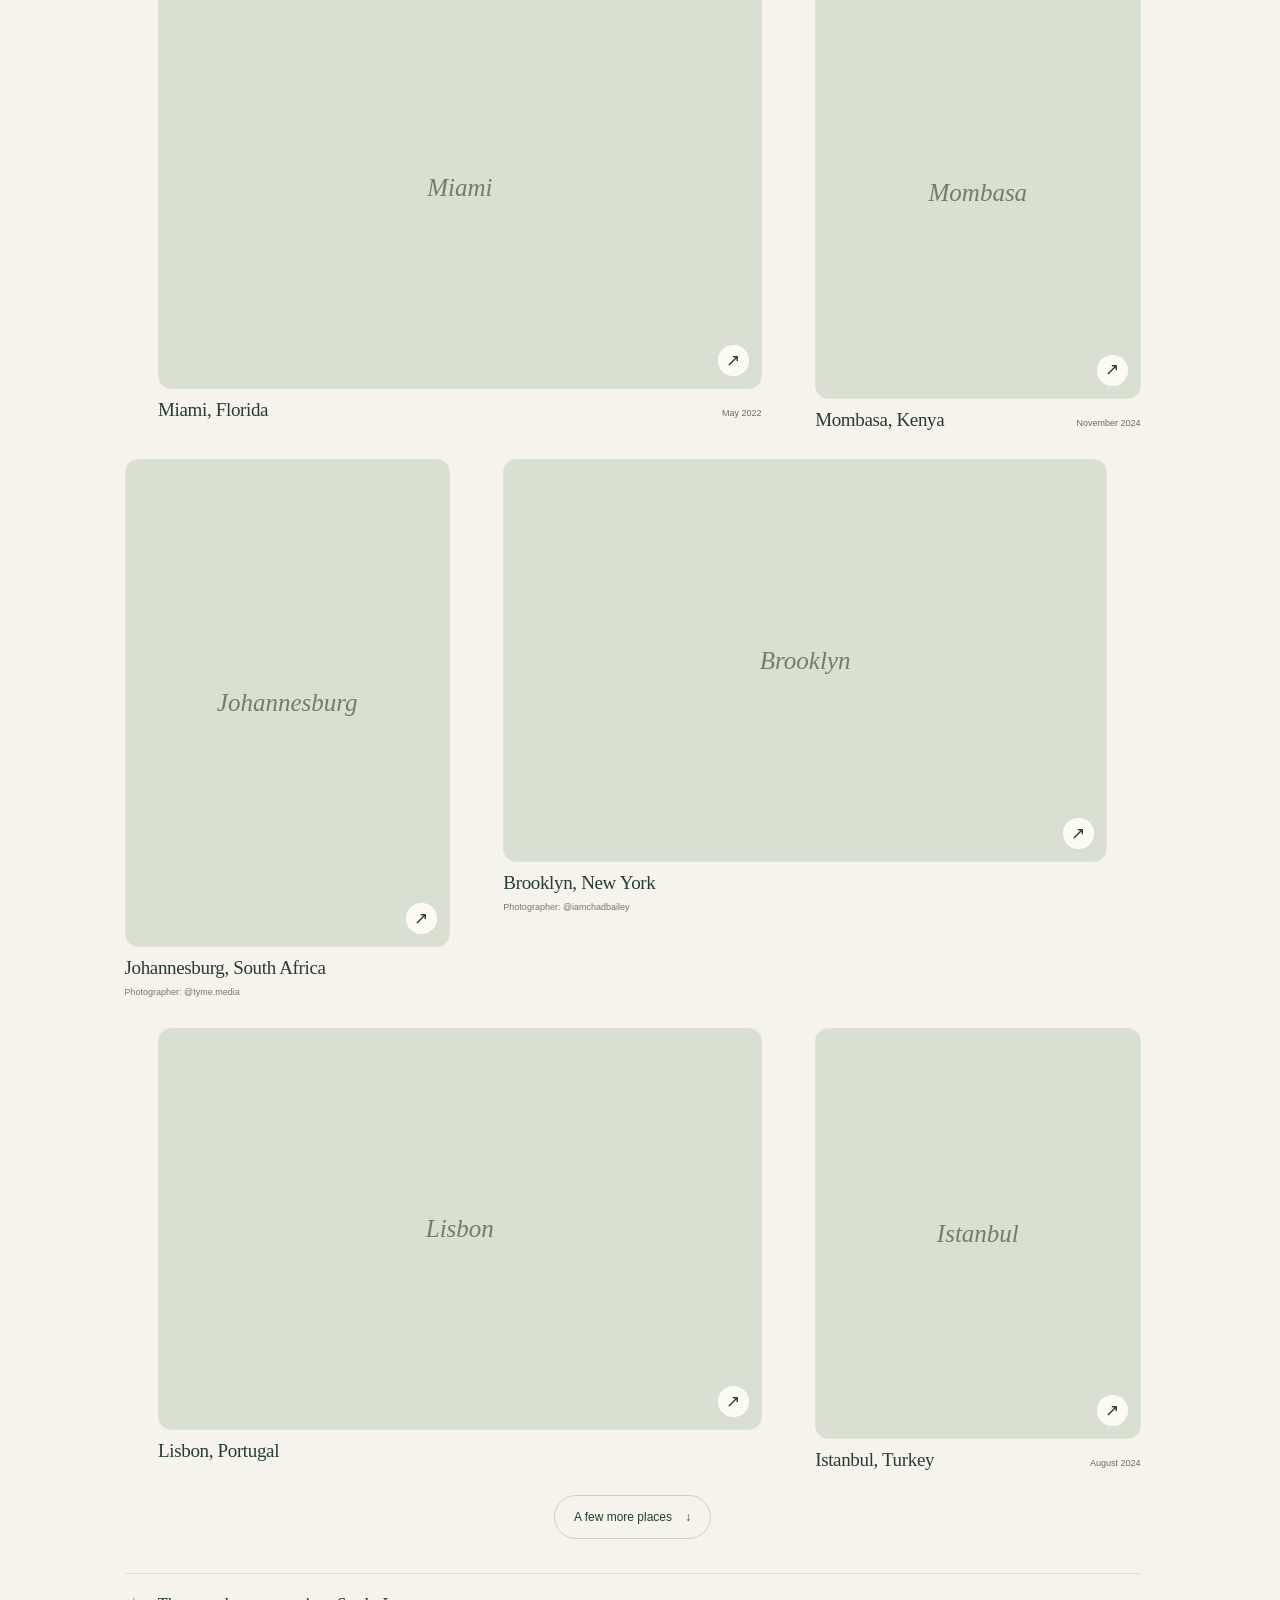
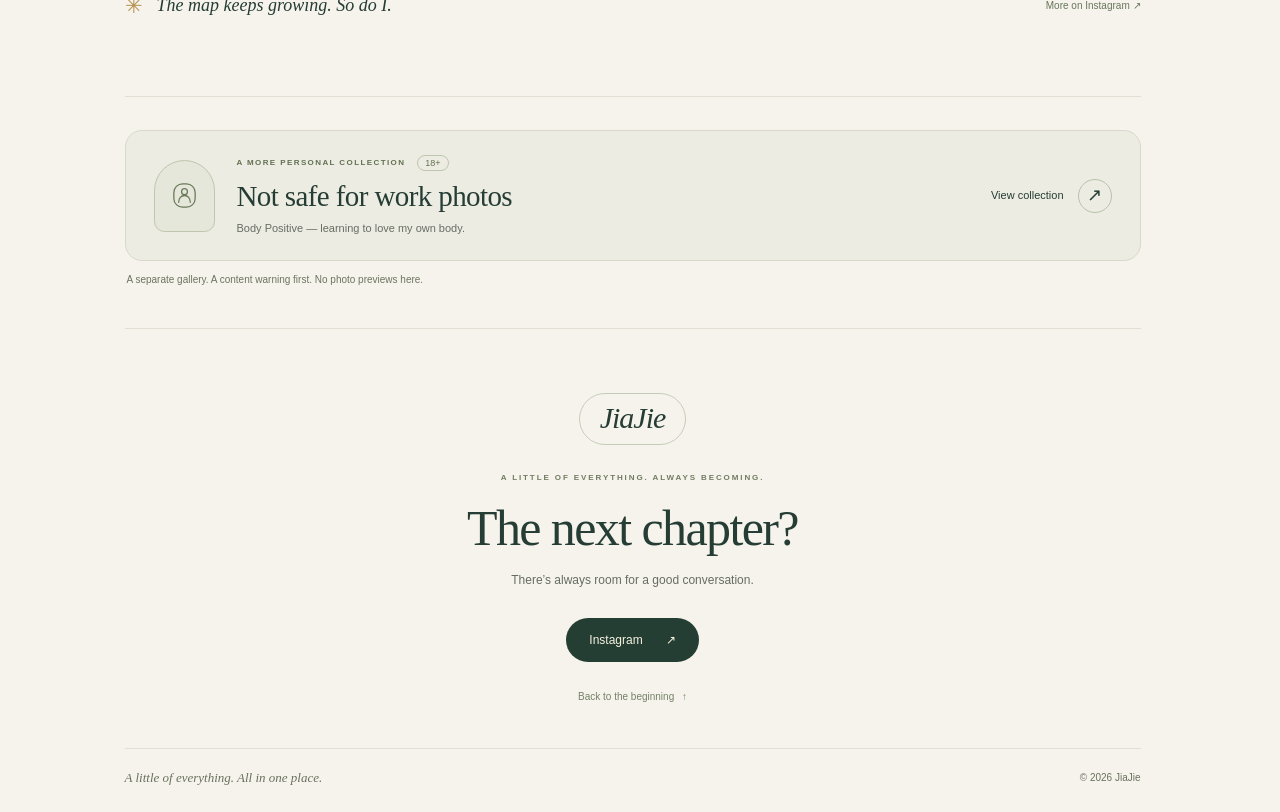
==== commit 5b3495cc: "Add Boys Like Us Season 2 poster to the project gallery" ====
--- a/public/index.html
+++ b/public/index.html
@@ -65,8 +65,8 @@
 <div class="song-list" id="song-list"></div>
 <noscript><a class="no-js-music" href="https://w.soundcloud.com/player/?url=https%3A%2F%2Fapi.soundcloud.com%2Ftracks%2F2333675186&amp;visual=true" rel="noopener noreferrer" target="_blank">Listen to Arise O’ Compatriots on SoundCloud ↗</a><p class="noscript-note">Enable JavaScript for the on-page player and additional music platforms.</p></noscript>
 </section><section aria-labelledby="screen-title" class="screen-feature" id="screen"><div class="section-heading"><h2 id="screen-title">A little cinema.</h2></div>
-<a aria-controls="gallery-dialog" aria-haspopup="dialog" aria-label="Explore Boys Like Us Season 2: project details, seven photos, and one BTS video" class="project-card project-card-featured" href="assets/movie/blu-cast.webp" id="project-card" rel="noopener noreferrer" target="_blank">
-<span class="project-photo-wrap"><img alt="Principal cast portrait for Boys Like Us Season 2." decoding="async" height="1056" id="project-cover" loading="eager" src="assets/movie/blu-cast-small.webp" width="1429"/><span class="project-photo-tag"><svg aria-hidden="true" class="bts-clapperboard" viewBox="0 0 32 32" fill="none" stroke="currentColor" stroke-width="1.8" stroke-linecap="round" stroke-linejoin="round"><path d="M4 13h24v15H4zM4 13 2 6l23-5 2 7-23 5ZM9 4.5l5 5.5M19 2.5l5 5.5M4 19h24M11 13v6M21 13v6"/></svg><span class="project-bts-copy"><strong class="project-bts-label">BTS</strong><span id="project-photo-count">7 photos + 1 video</span></span></span></span>
+<a aria-controls="gallery-dialog" aria-haspopup="dialog" aria-label="Explore Boys Like Us Season 2: project details, eight photos, and one BTS video" class="project-card project-card-featured" href="assets/movie/blu-cast.webp" id="project-card" rel="noopener noreferrer" target="_blank">
+<span class="project-photo-wrap"><img alt="Principal cast portrait for Boys Like Us Season 2." decoding="async" height="1056" id="project-cover" loading="eager" src="assets/movie/blu-cast-small.webp" width="1429"/><span class="project-photo-tag"><svg aria-hidden="true" class="bts-clapperboard" viewBox="0 0 32 32" fill="none" stroke="currentColor" stroke-width="1.8" stroke-linecap="round" stroke-linejoin="round"><path d="M4 13h24v15H4zM4 13 2 6l23-5 2 7-23 5ZM9 4.5l5 5.5M19 2.5l5 5.5M4 19h24M11 13v6M21 13v6"/></svg><span class="project-bts-copy"><strong class="project-bts-label">BTS</strong><span id="project-photo-count">8 photos + 1 video</span></span></span></span>
 <span class="project-card-copy"><span class="project-format"><span class="upcoming-pill" id="project-status">Upcoming series</span></span><span class="project-card-title" id="project-card-title">Boys Like Us</span><span class="project-season" id="project-season">Season 2</span><span class="project-role" id="project-role">Executive producer &amp; actor</span><span class="project-discover"><span>Explore the series</span><span aria-hidden="true" class="project-arrow">↗</span></span></span>
 </a>
 <noscript><p class="project-media-fallback">Behind the scenes: <a href="assets/movie/blu-bts-on-set-02.webp">On set</a> · <a href="assets/movie/blu-bts-on-set-01.webp">Between takes</a> · <a href="assets/movie/blu-bts-selfie-01.webp">A moment together</a> · <a href="assets/movie/blu-bts-selfie-02.webp">Behind the scenes</a> · <a href="assets/movie/blu-bts-slate-100.mp4">Watch Slate 100 — Mark</a></p></noscript>
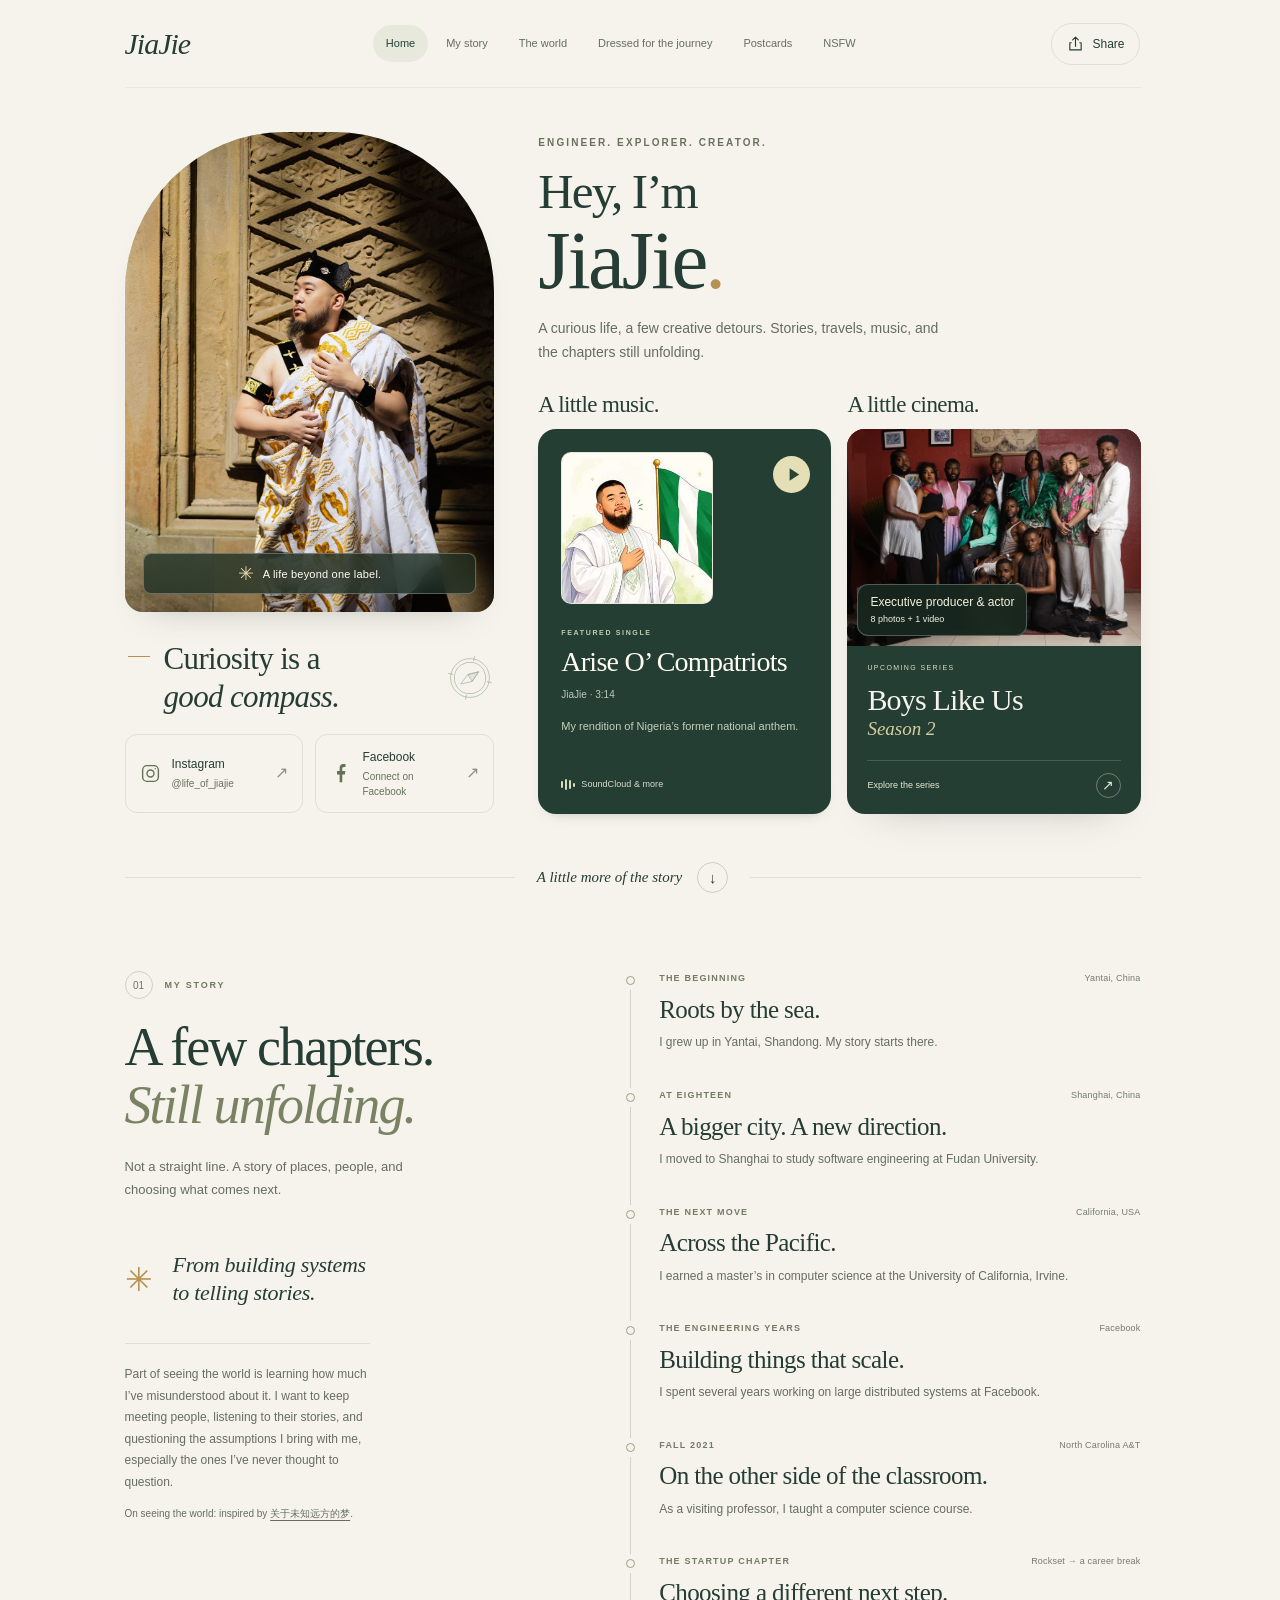
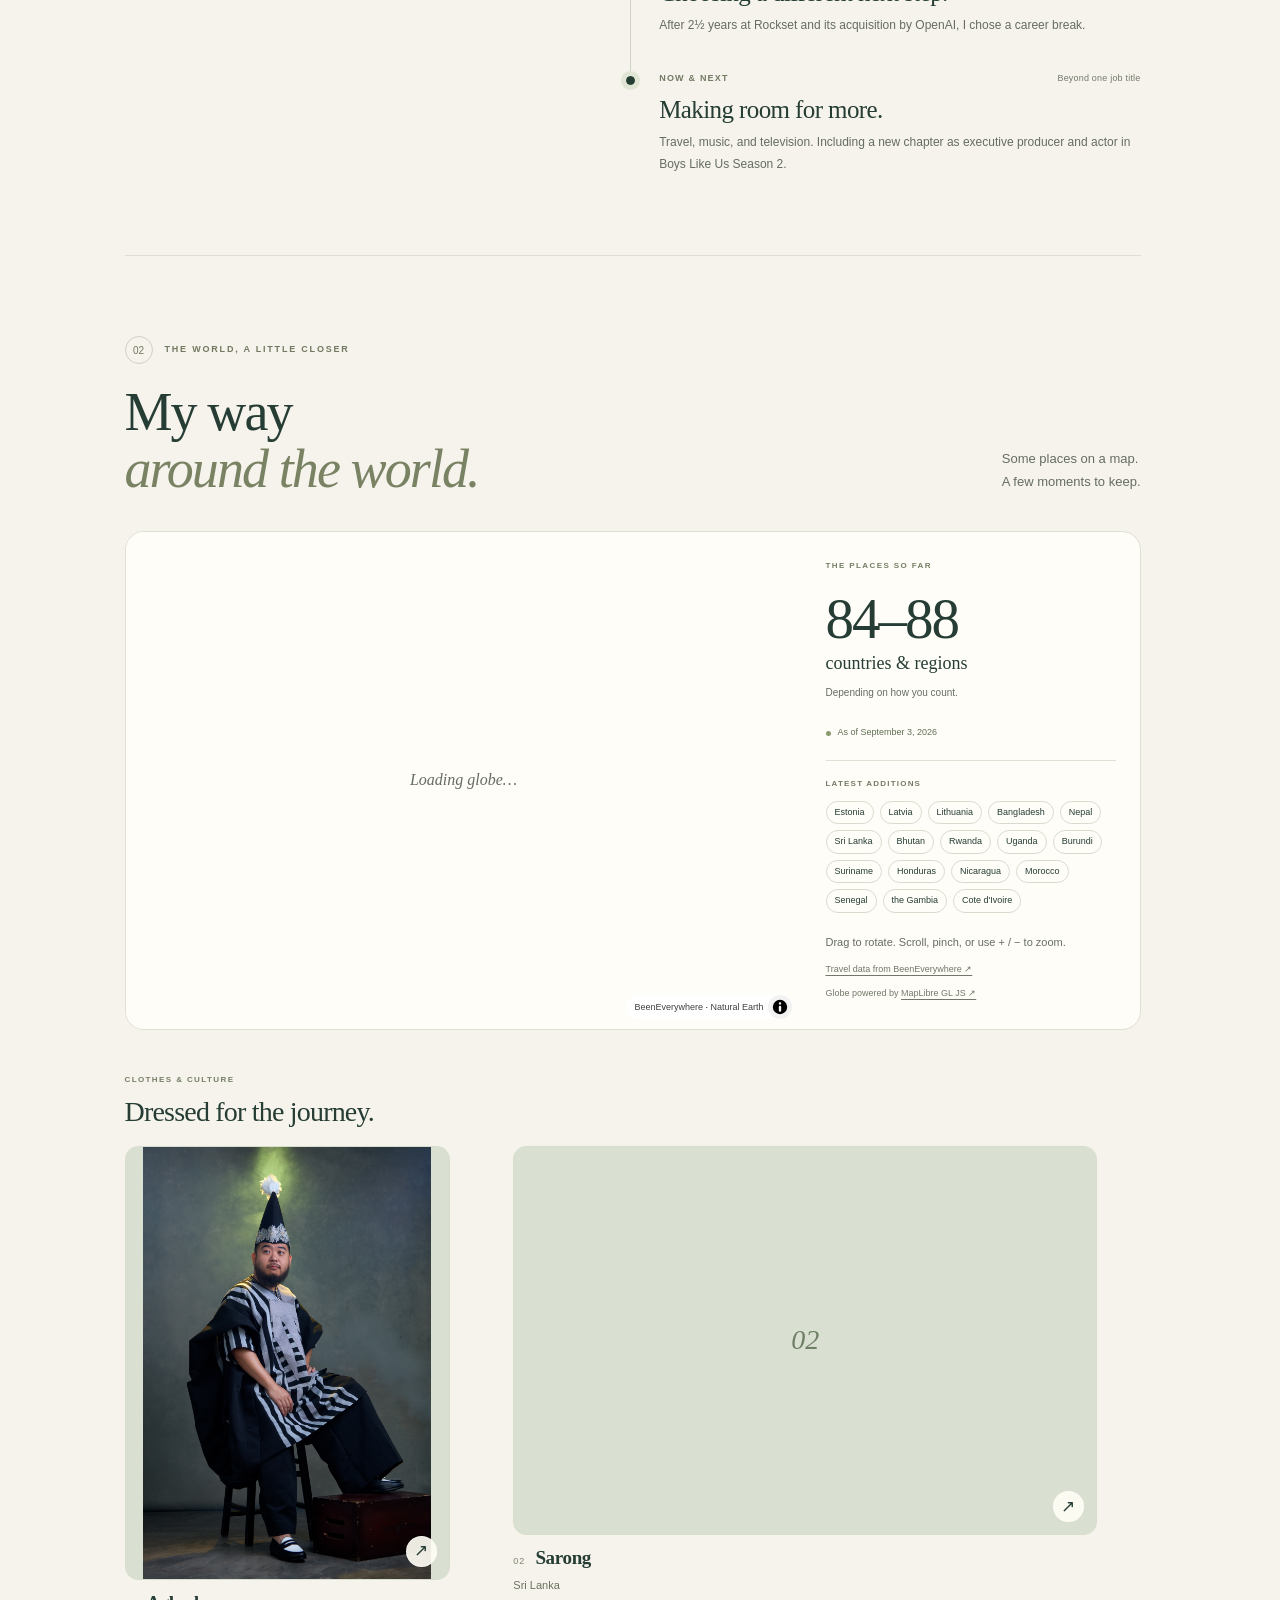
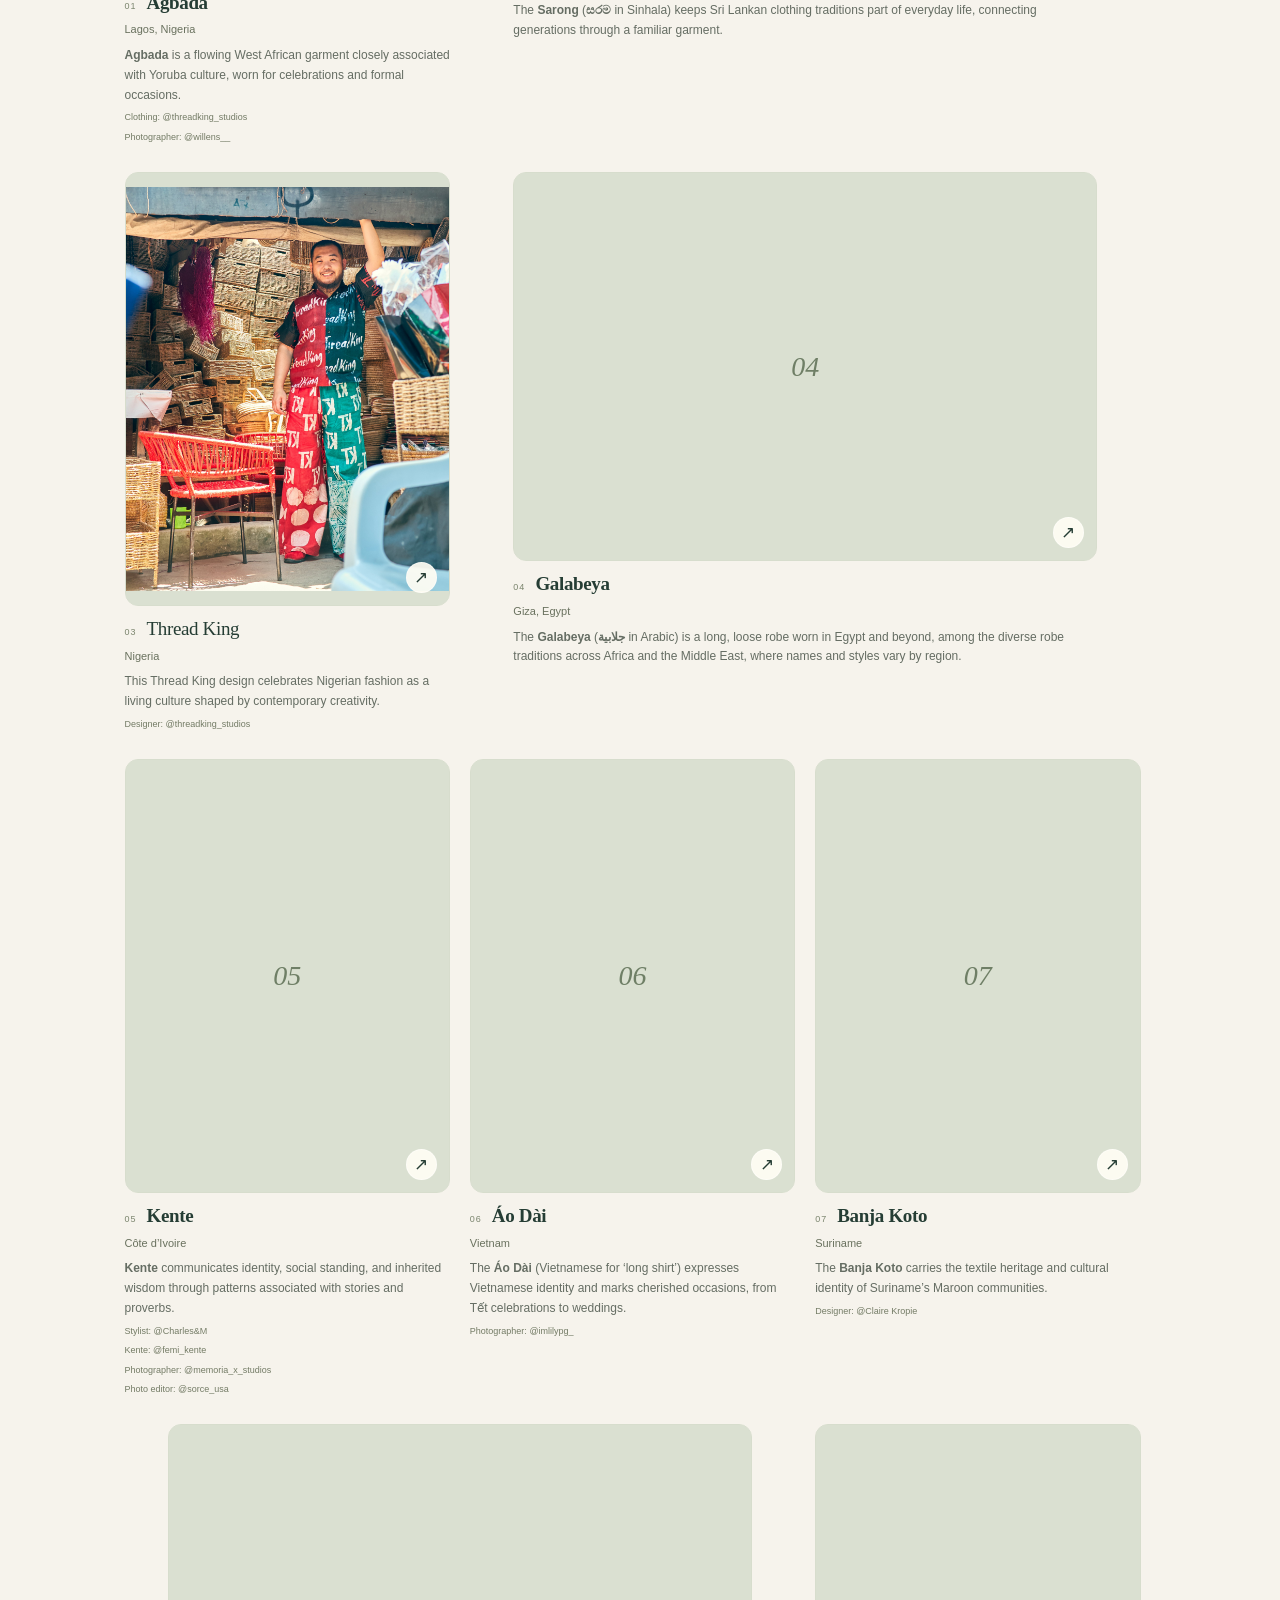
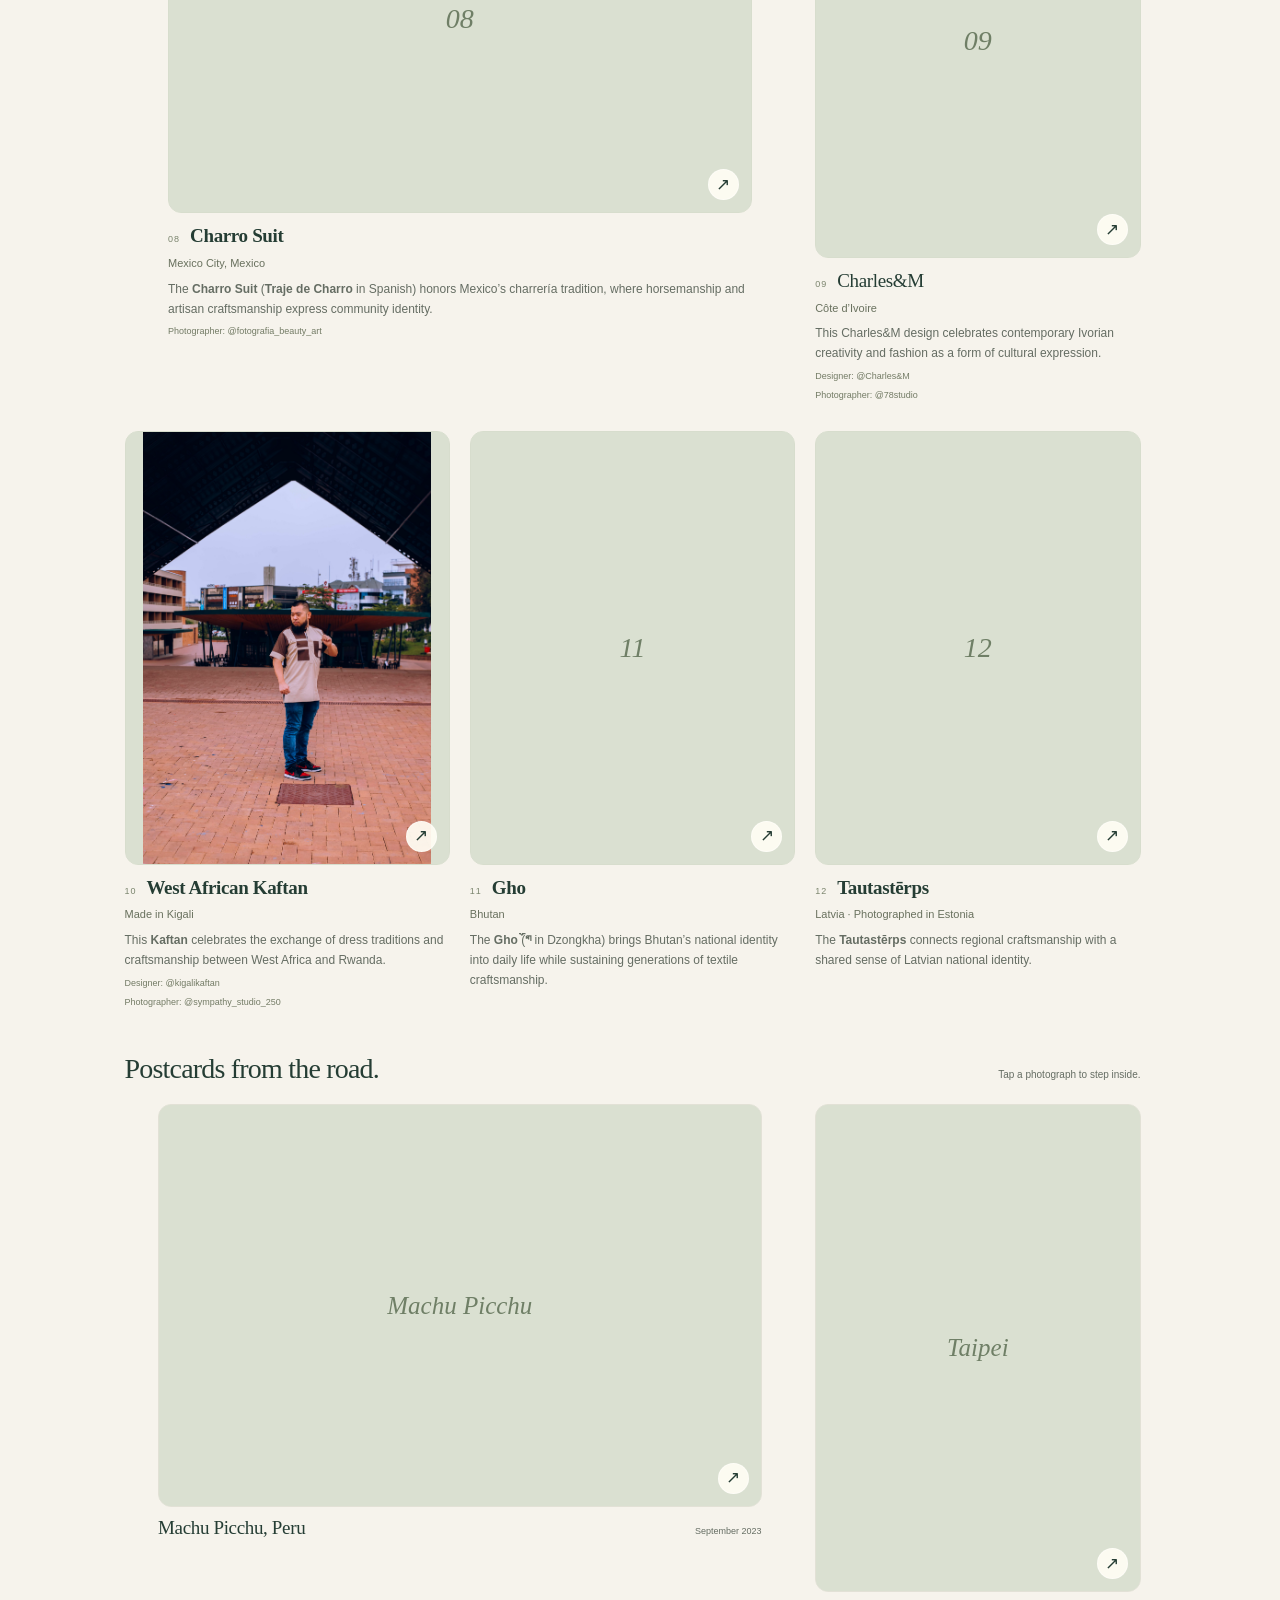
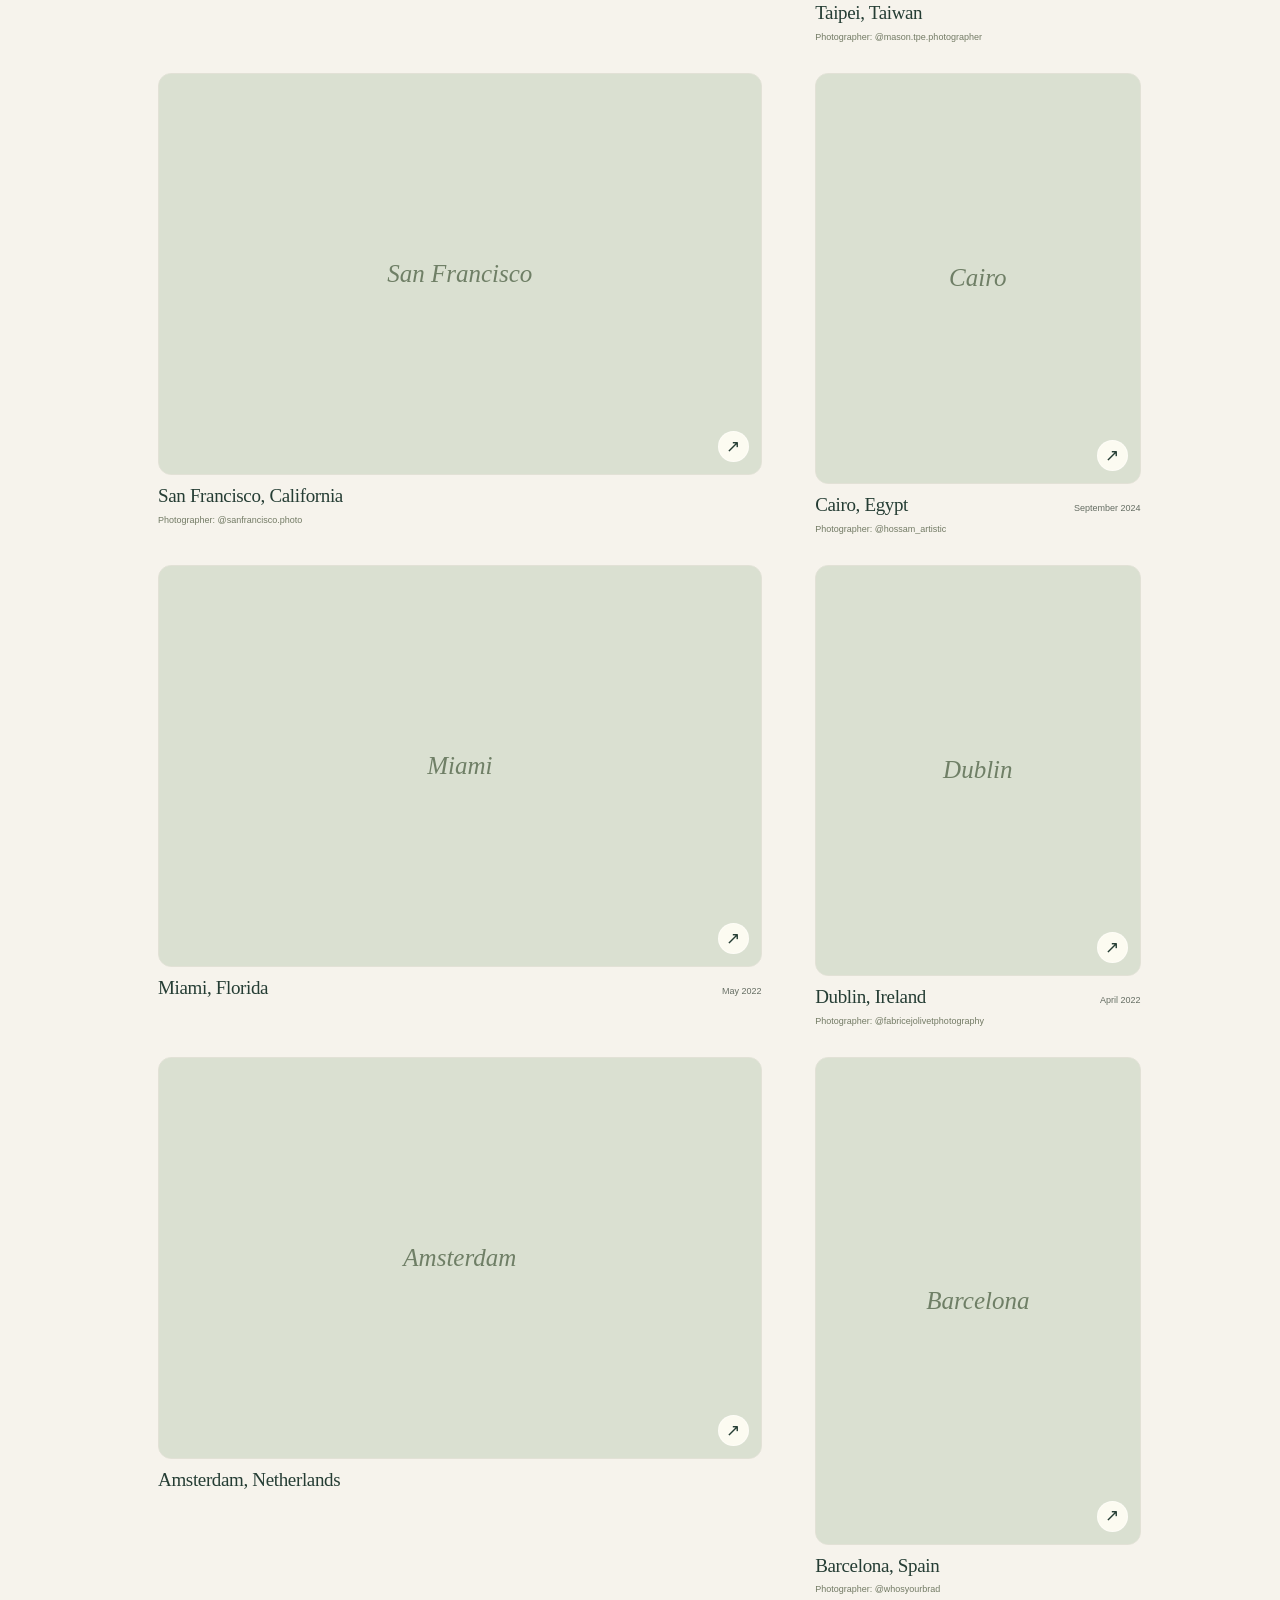
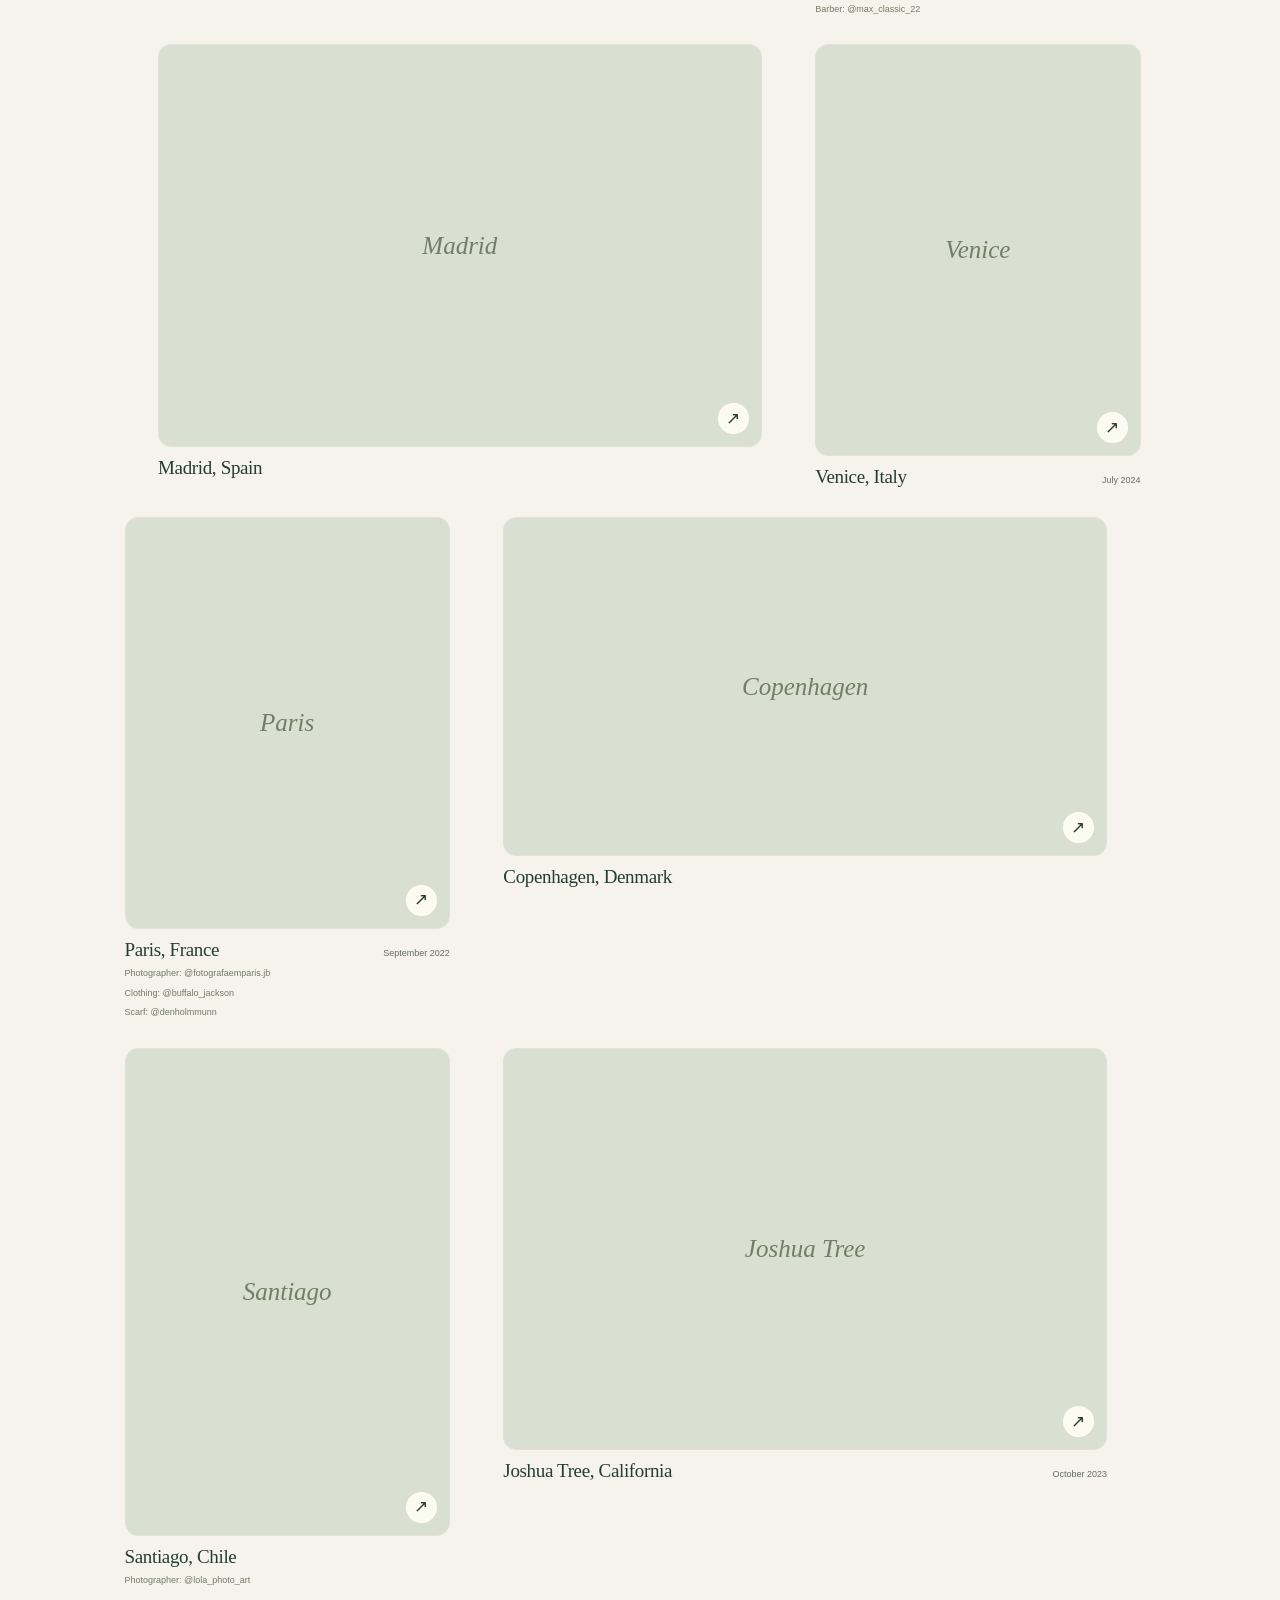
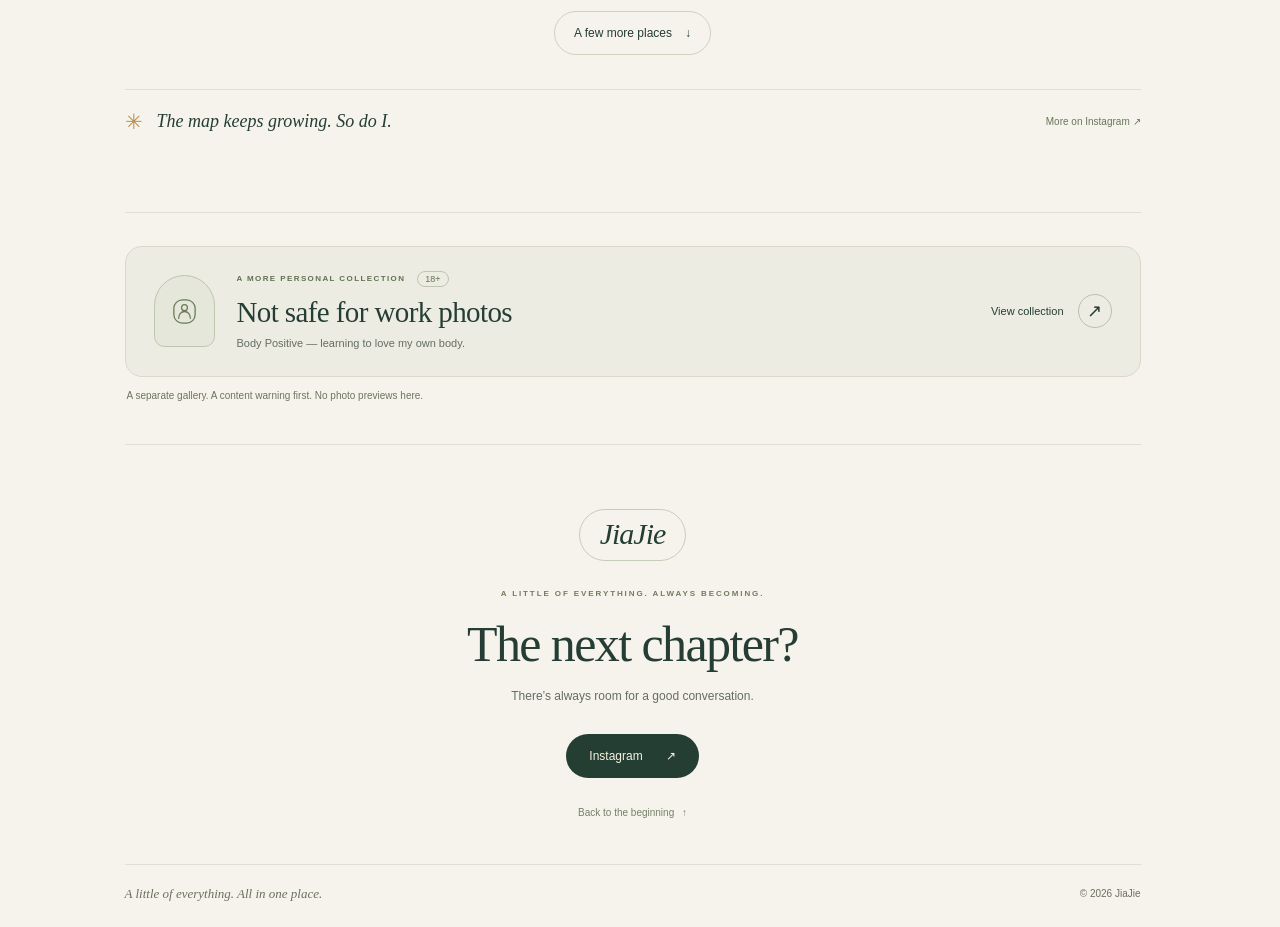
==== commit 04f47544: "Highlight executive producer and actor credit on the project photo" ====
--- a/public/index.html
+++ b/public/index.html
@@ -66,8 +66,8 @@
 <noscript><a class="no-js-music" href="https://w.soundcloud.com/player/?url=https%3A%2F%2Fapi.soundcloud.com%2Ftracks%2F2333675186&amp;visual=true" rel="noopener noreferrer" target="_blank">Listen to Arise O’ Compatriots on SoundCloud ↗</a><p class="noscript-note">Enable JavaScript for the on-page player and additional music platforms.</p></noscript>
 </section><section aria-labelledby="screen-title" class="screen-feature" id="screen"><div class="section-heading"><h2 id="screen-title">A little cinema.</h2></div>
 <a aria-controls="gallery-dialog" aria-haspopup="dialog" aria-label="Explore Boys Like Us Season 2: project details, eight photos, and one BTS video" class="project-card project-card-featured" href="assets/movie/blu-cast.webp" id="project-card" rel="noopener noreferrer" target="_blank">
-<span class="project-photo-wrap"><img alt="Principal cast portrait for Boys Like Us Season 2." decoding="async" height="1056" id="project-cover" loading="eager" src="assets/movie/blu-cast-small.webp" width="1429"/><span class="project-photo-tag"><svg aria-hidden="true" class="bts-clapperboard" viewBox="0 0 32 32" fill="none" stroke="currentColor" stroke-width="1.8" stroke-linecap="round" stroke-linejoin="round"><path d="M4 13h24v15H4zM4 13 2 6l23-5 2 7-23 5ZM9 4.5l5 5.5M19 2.5l5 5.5M4 19h24M11 13v6M21 13v6"/></svg><span class="project-bts-copy"><strong class="project-bts-label">BTS</strong><span id="project-photo-count">8 photos + 1 video</span></span></span></span>
-<span class="project-card-copy"><span class="project-format"><span class="upcoming-pill" id="project-status">Upcoming series</span></span><span class="project-card-title" id="project-card-title">Boys Like Us</span><span class="project-season" id="project-season">Season 2</span><span class="project-role" id="project-role">Executive producer &amp; actor</span><span class="project-discover"><span>Explore the series</span><span aria-hidden="true" class="project-arrow">↗</span></span></span>
+<span class="project-photo-wrap"><img alt="Principal cast portrait for Boys Like Us Season 2." decoding="async" height="1056" id="project-cover" loading="eager" src="assets/movie/blu-cast-small.webp" width="1429"/><span class="project-photo-tag"><span class="project-role" id="project-role">Executive producer &amp; actor</span><span id="project-photo-count">8 photos + 1 video</span></span></span>
+<span class="project-card-copy"><span class="project-format"><span class="upcoming-pill" id="project-status">Upcoming series</span></span><span class="project-card-title" id="project-card-title">Boys Like Us</span><span class="project-season" id="project-season">Season 2</span><span class="project-discover"><span>Explore the series</span><span aria-hidden="true" class="project-arrow">↗</span></span></span>
 </a>
 <noscript><p class="project-media-fallback">Behind the scenes: <a href="assets/movie/blu-bts-on-set-02.webp">On set</a> · <a href="assets/movie/blu-bts-on-set-01.webp">Between takes</a> · <a href="assets/movie/blu-bts-selfie-01.webp">A moment together</a> · <a href="assets/movie/blu-bts-selfie-02.webp">Behind the scenes</a> · <a href="assets/movie/blu-bts-slate-100.mp4">Watch Slate 100 — Mark</a></p></noscript>
 </section></div>
--- a/public/revision.css
+++ b/public/revision.css
@@ -28,8 +28,7 @@
 .project-card-featured .project-format { font-size: 8px; }
 .project-card-featured .upcoming-pill { border: 0; border-radius: 0; padding: 0; font-size: 7px; letter-spacing: 1.4px; }
 .project-card-featured .project-card-title { font-size: 30px; line-height: 1.1; letter-spacing: -.8px; margin-top: 10px; }
-.project-card-featured .project-season { font-size: 19px; margin-top: 2px; }
-.project-card-featured .project-role { font-size: 9px; line-height: 1.5; margin: 10px 0 16px; }
+.project-card-featured .project-season { font-size: 19px; margin: 2px 0 20px; }
 .project-card-featured .project-discover { margin-top: auto; font-size: 9px; padding-top: 12px; gap: 8px; }
 .project-card-featured .project-arrow { width: 25px; height: 25px; font-size: 14px; }
 /* Discreet, image-free entry. There is no blurred NSFW image underneath. */
@@ -93,7 +92,6 @@
  .project-card-featured .project-card-copy { padding: 20px 23px; }
  .project-card-featured .project-card-title { font-size: 37px; }
  .project-card-featured .project-season { font-size: 23px; }
- .project-card-featured .project-role { font-size: 11px; margin-top: 12px; }
  .project-card-featured .project-discover { font-size: 11px; }
  .project-card-featured .project-photo-tag { left: 14px; bottom: 14px; font-size: 9px; padding: 7px 11px; }
  .body-positive-entry { padding: 25px 0 33px; }
@@ -127,11 +125,9 @@
 @media (max-width:700px) { .featured-pair .song-card-description { display:none; } }
 .consent-dialog:not([open]), .body-photo-dialog:not([open]) { display: none; }
 
-/* A visible clapperboard mark leads into the production and personal BTS gallery. */
-.project-card-featured .project-photo-tag { gap: 9px; padding: 9px 12px; border-radius: 11px; background: #17281feb; }
-.project-photo-tag .bts-clapperboard { width: 32px; height: 32px; flex: 0 0 32px; color: #ead8a5; }
-.project-bts-copy { display: flex; flex-direction: column; gap: 2px; }
-.project-bts-label { font-size: 18px; line-height: 1; letter-spacing: 1.6px; }
+/* The photo overlay highlights JiaJie's role and the gallery contents. */
+.project-card-featured .project-photo-tag { flex-direction: column; align-items: flex-start; gap: 3px; max-width: calc(100% - 20px); padding: 9px 12px; border-radius: 11px; background: #17281feb; }
+.project-card-featured .project-role { font-size: 12px; font-weight: 400; line-height: 1.4; margin: 0; }
 #project-photo-count { font-size: 9px; line-height: 1.4; }
 .gallery-thumbnail > .gallery-thumbnail-frame { position: relative; display: block; margin: 0; }
 .gallery-thumbnail-frame img { aspect-ratio: 4/3; object-fit: contain; background: #16241e; }
@@ -145,9 +141,8 @@
 .project-credits a, .project-media-fallback a { text-decoration: underline; text-underline-offset: 3px; }
 .project-media-fallback { font-size: 11px; line-height: 1.8; }
 @media (max-width:700px) {
- .project-card-featured .project-photo-tag { padding: 10px 13px; }
- .project-photo-tag .bts-clapperboard { width: 36px; height: 36px; flex-basis: 36px; }
- .project-bts-label { font-size: 20px; }
+ .project-card-featured .project-photo-tag { max-width: calc(100% - 28px); padding: 10px 13px; }
+ .project-card-featured .project-role { font-size: 13px; }
  #project-photo-count { font-size: 10px; }
  .project-credits { gap: 10px 20px; }
 }
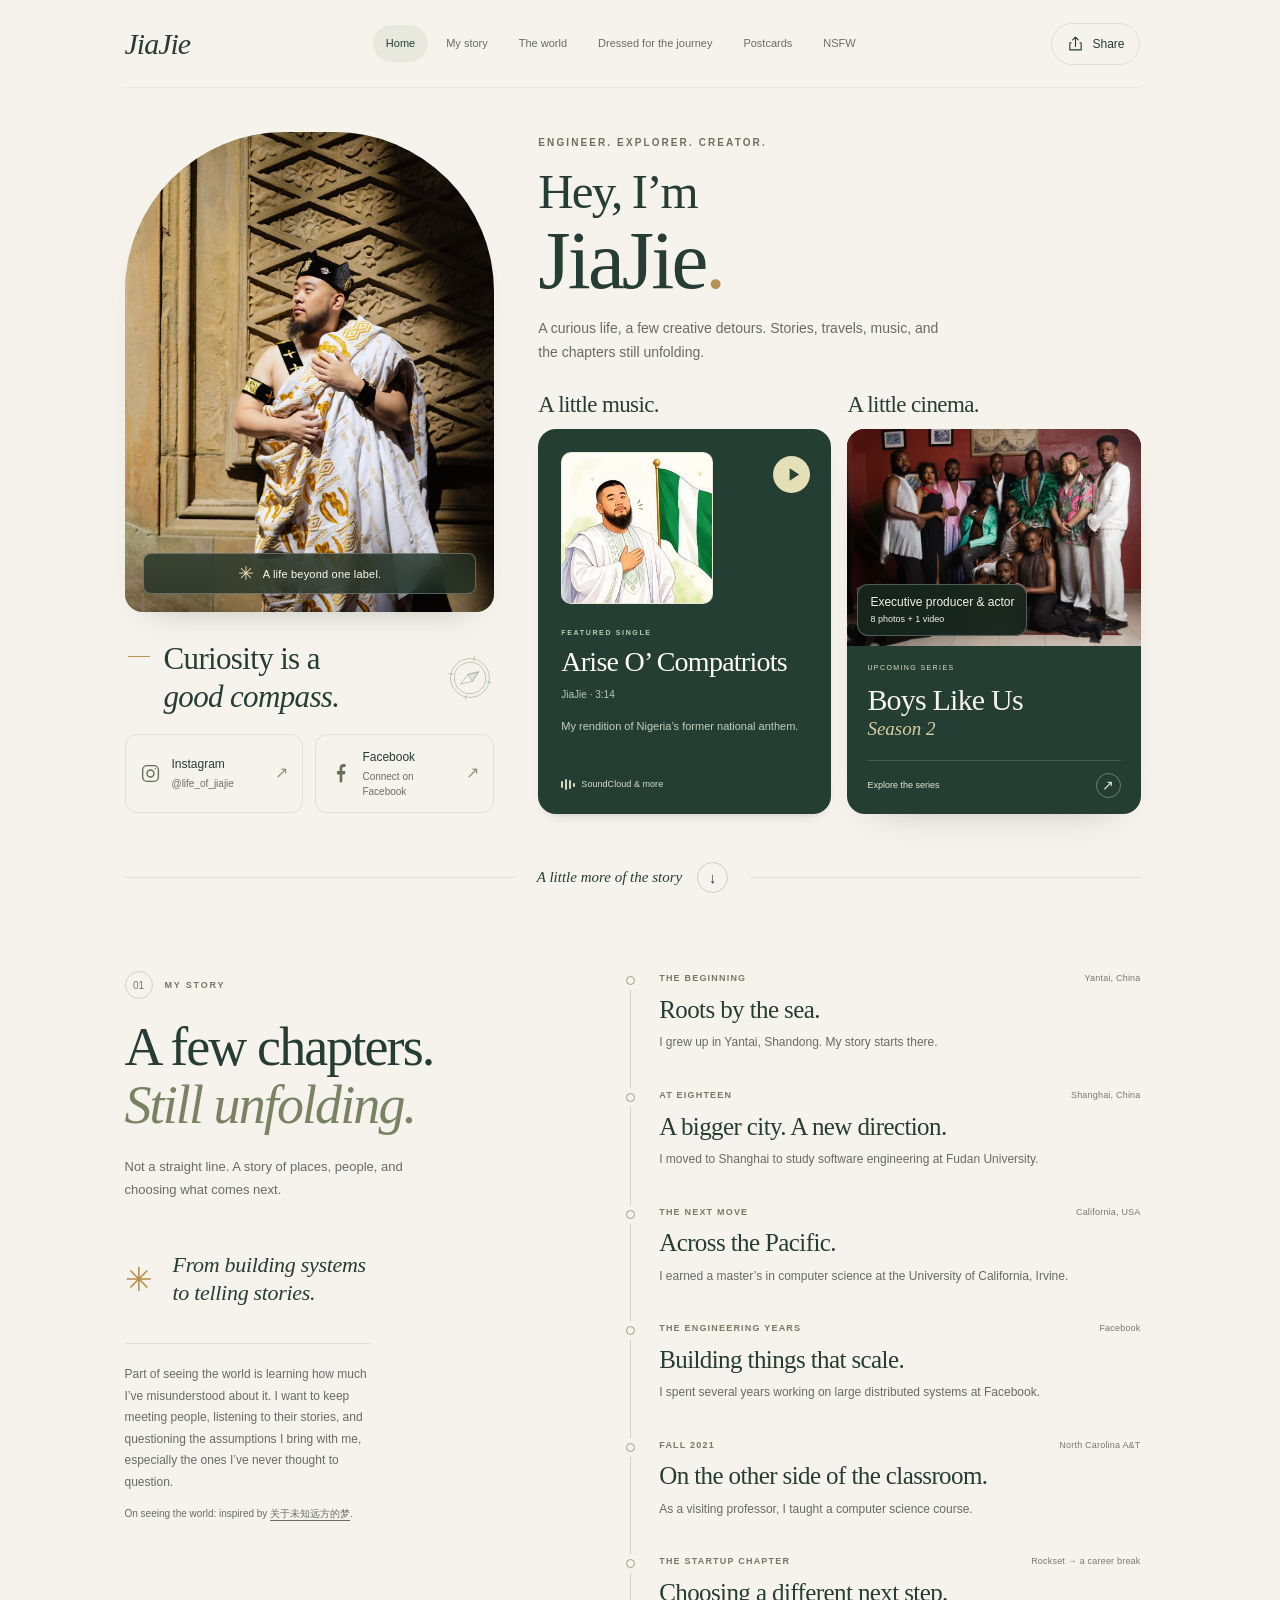
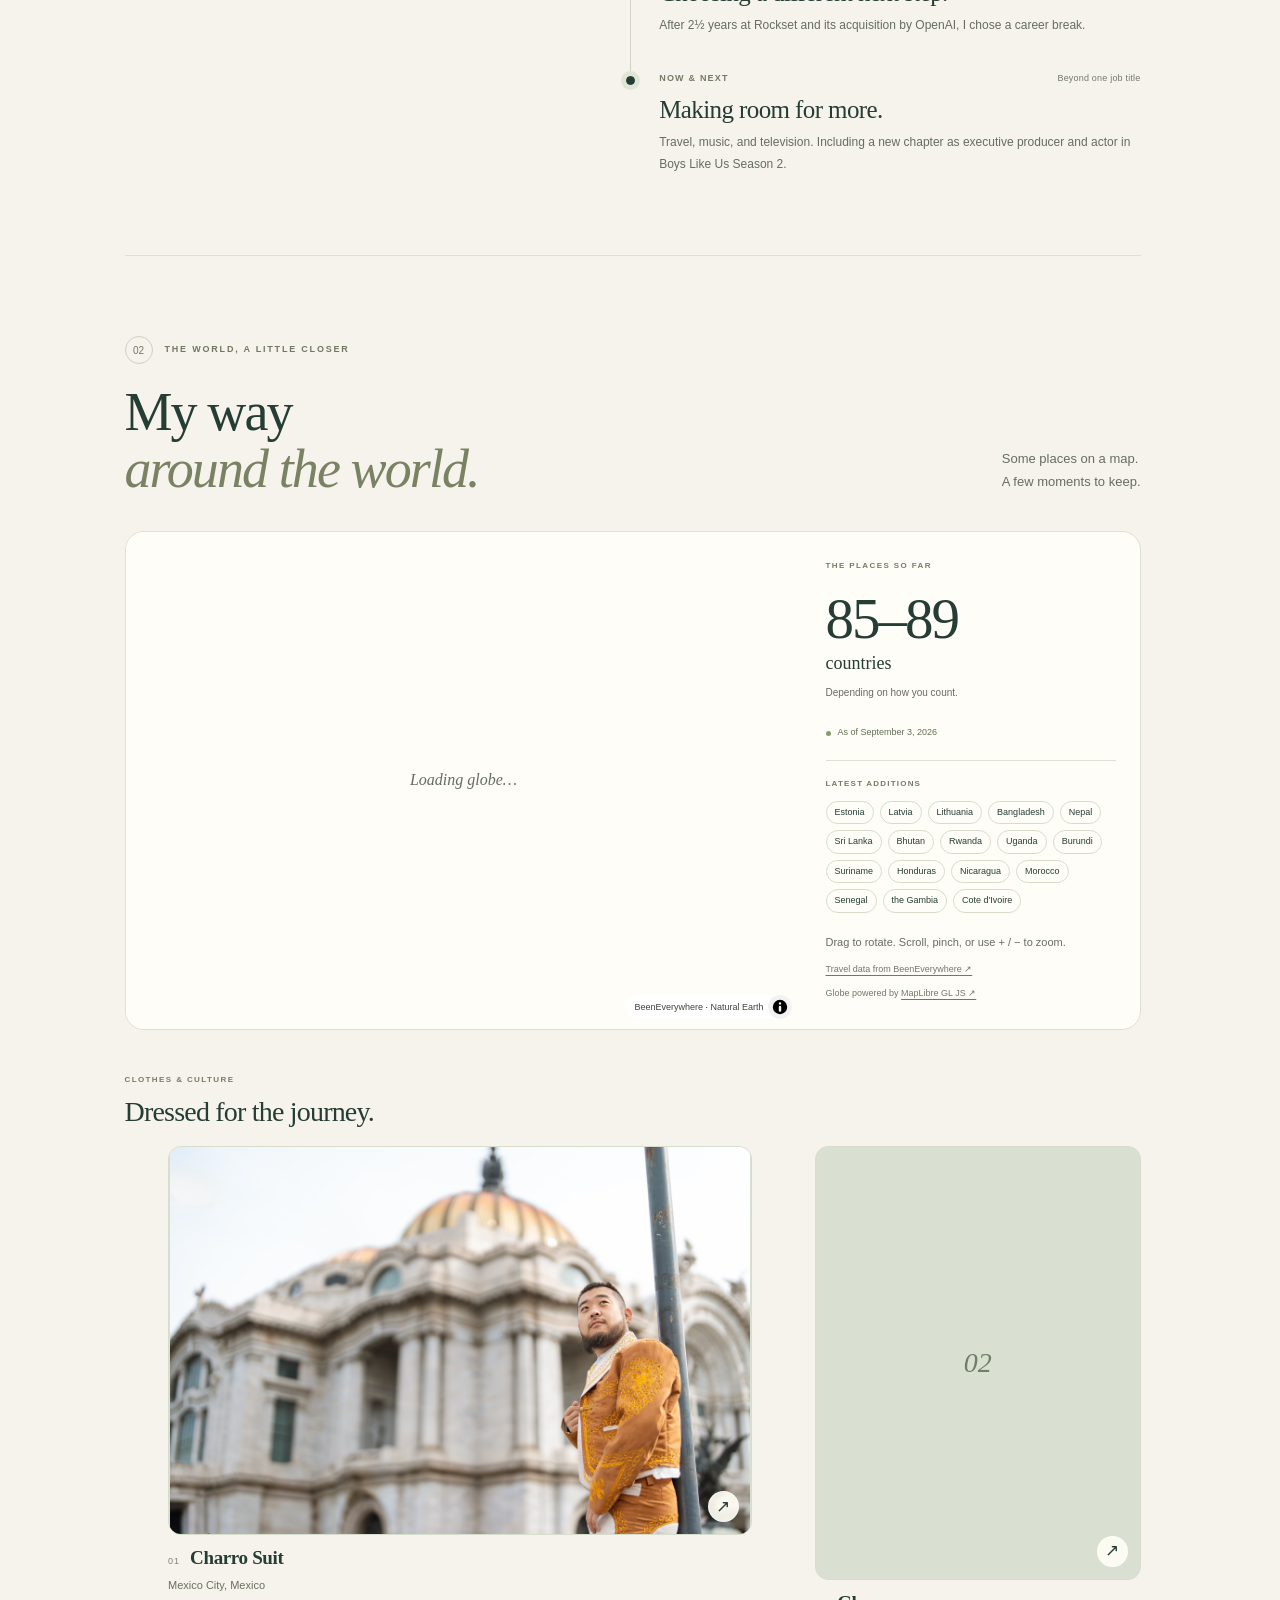
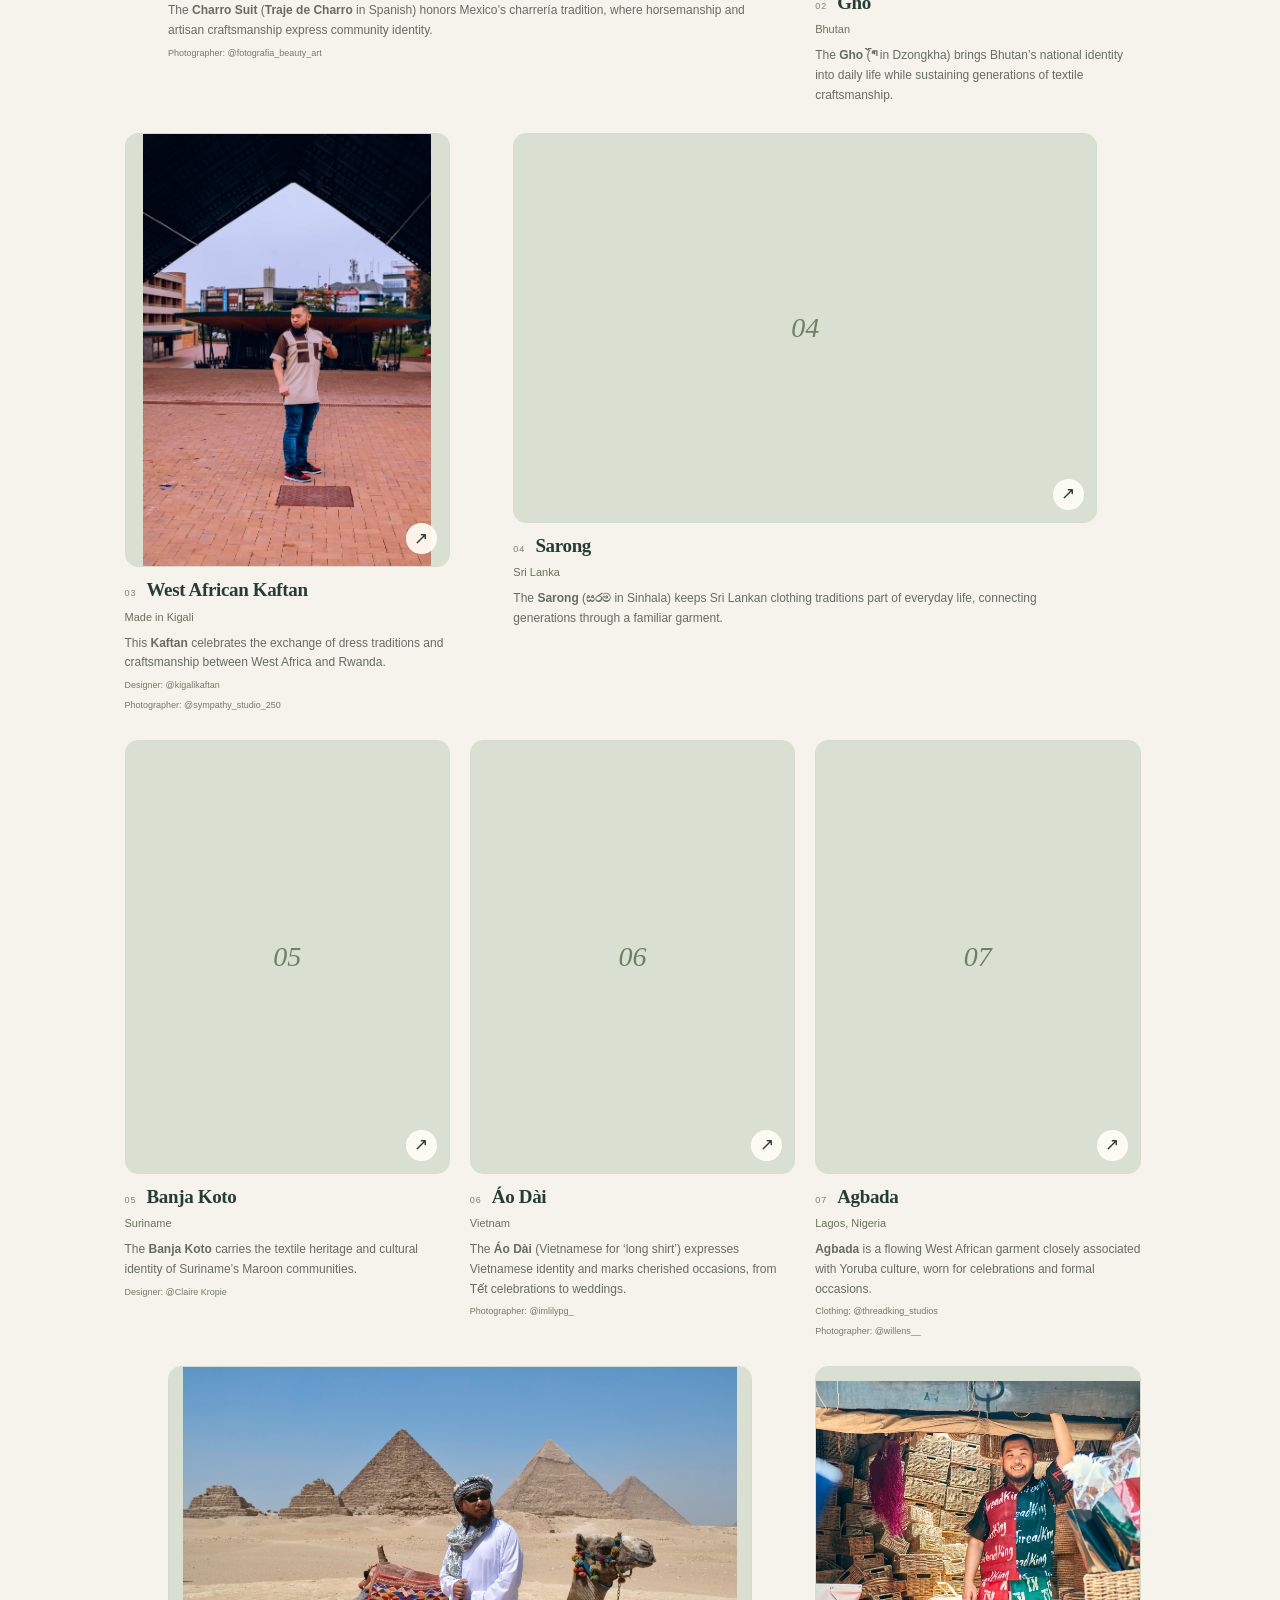
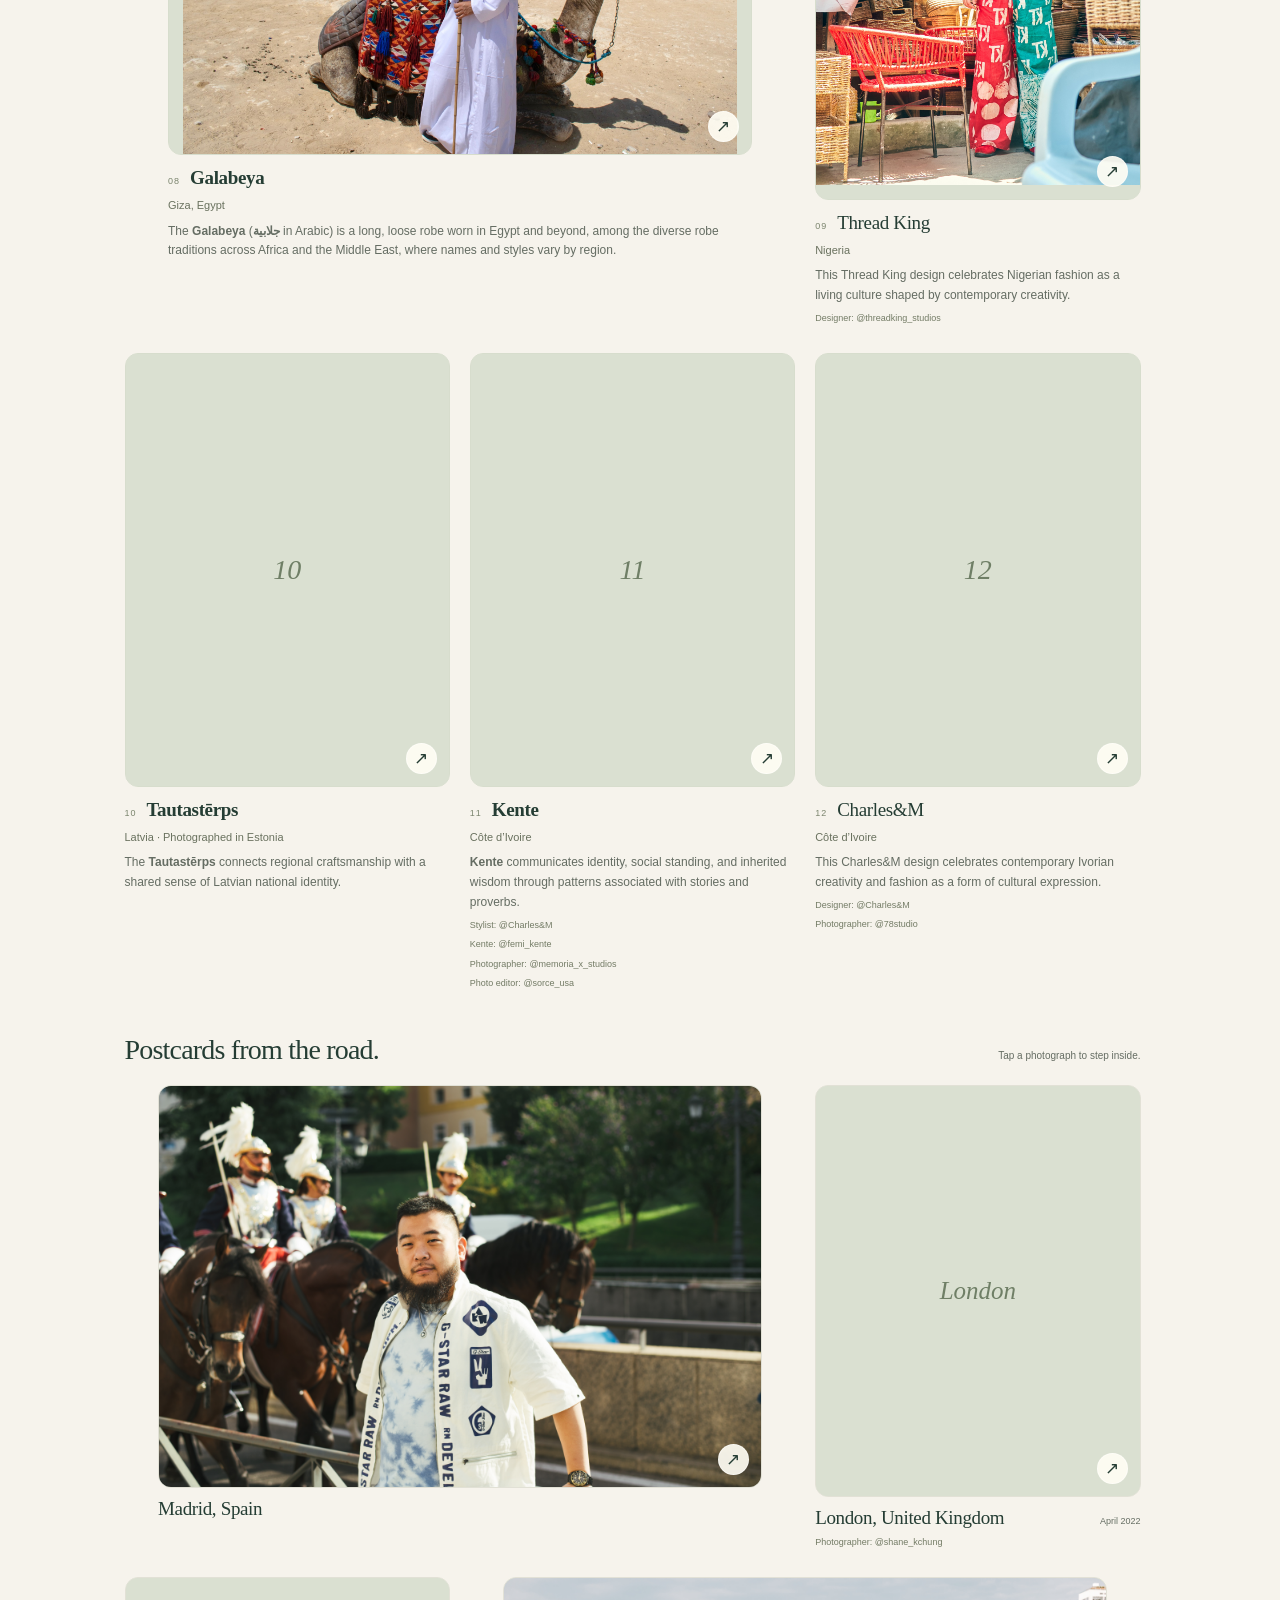
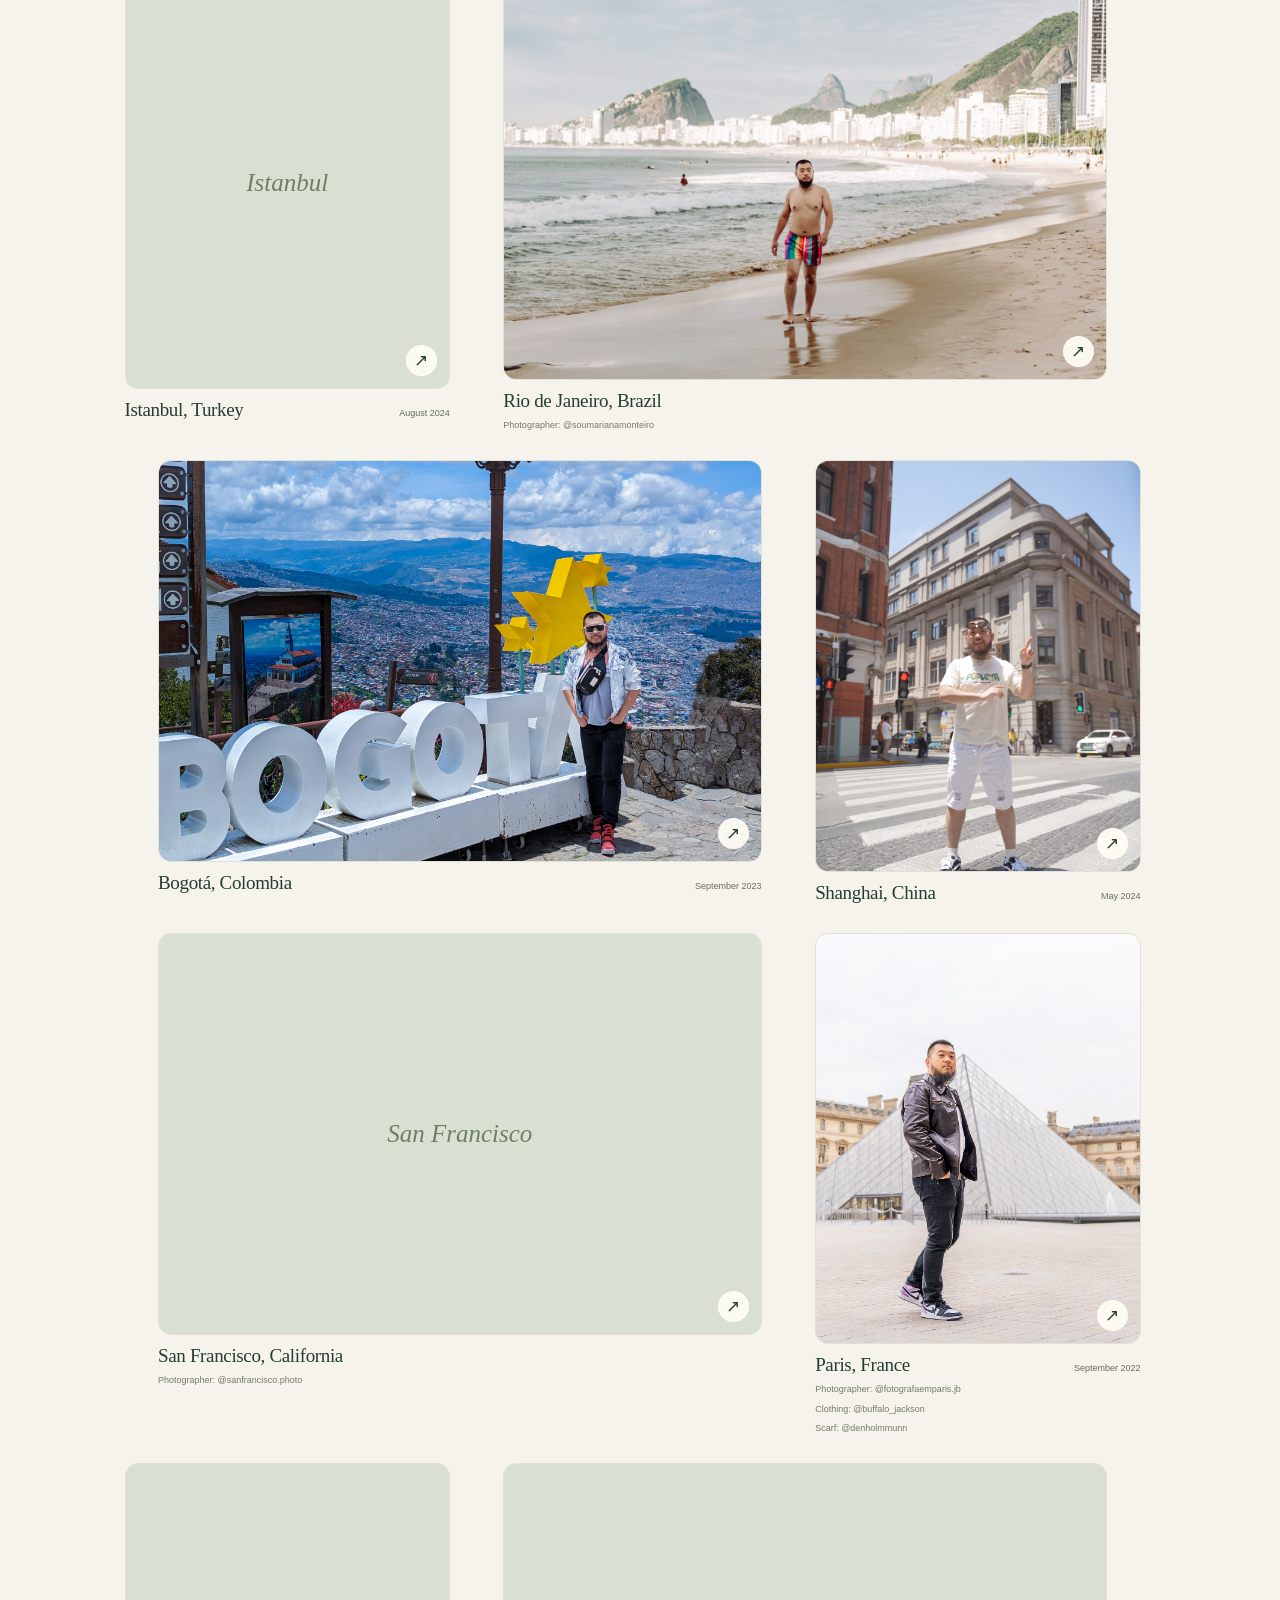
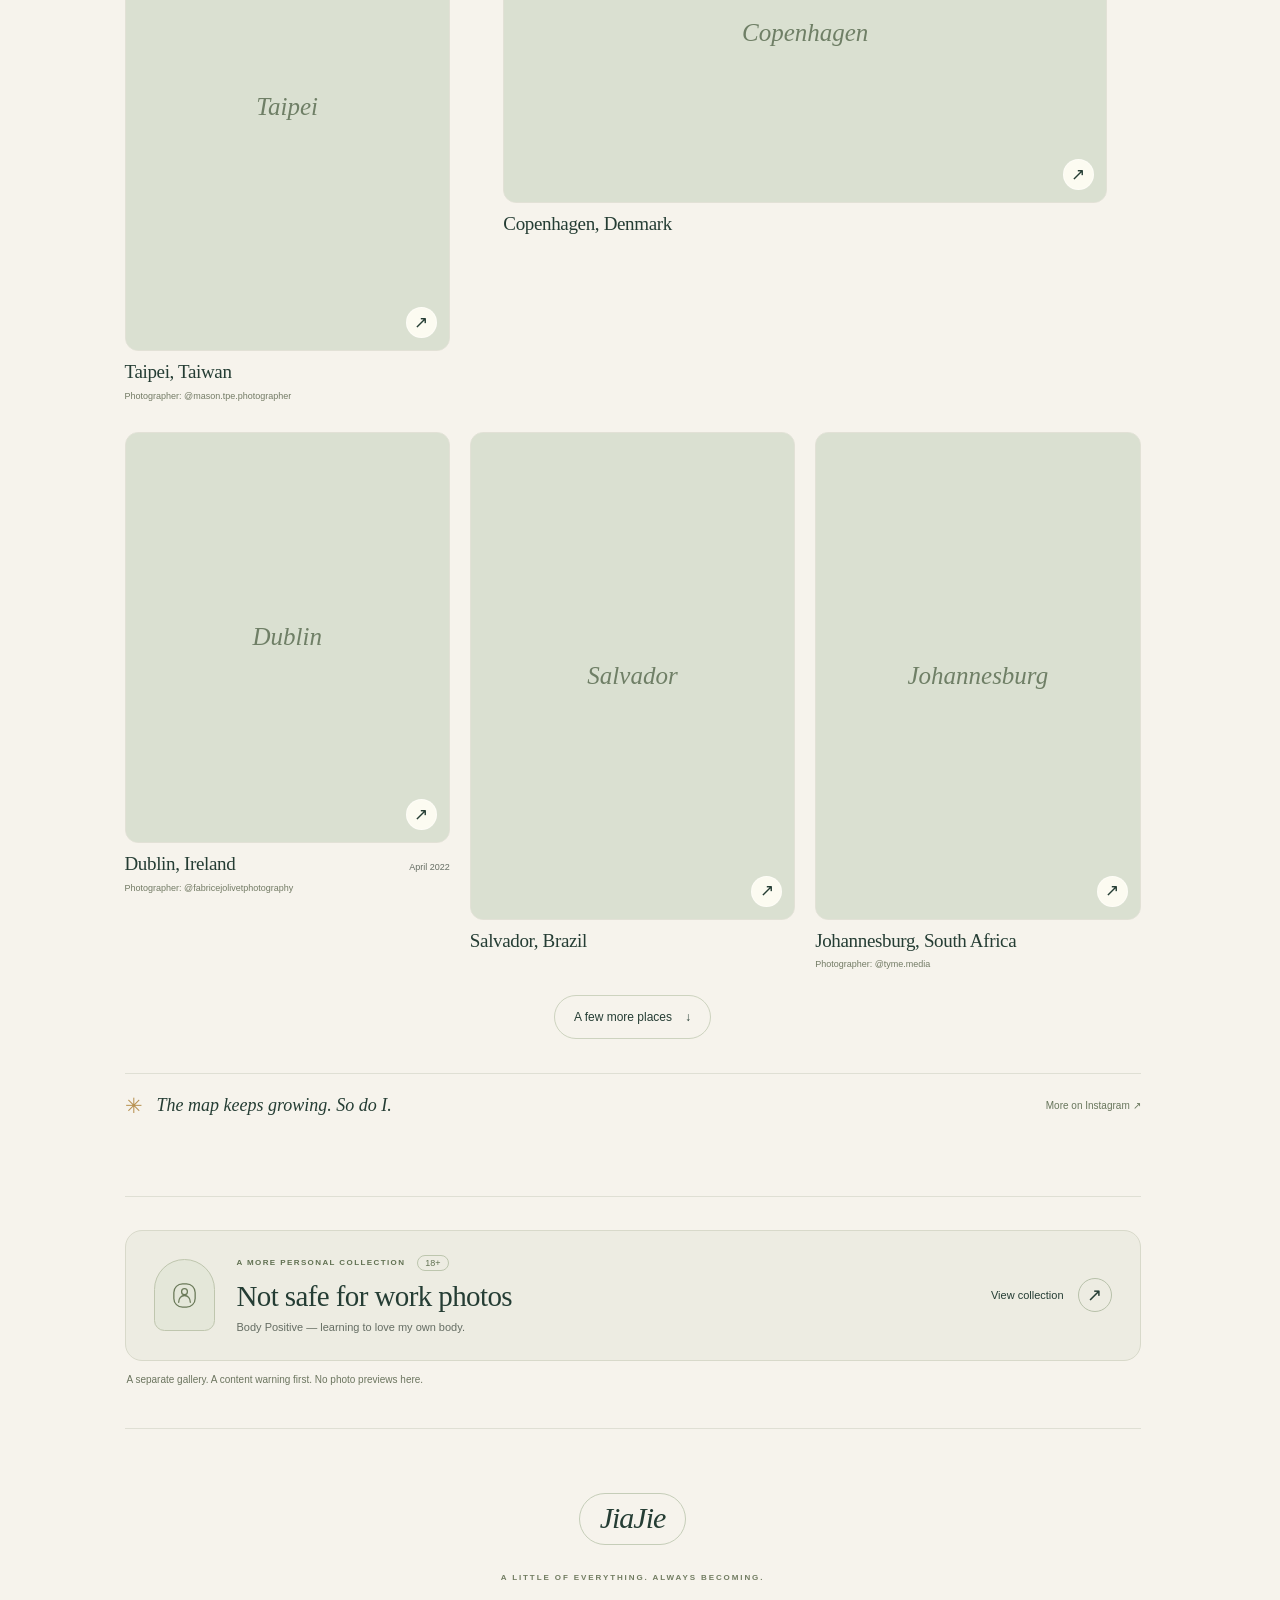
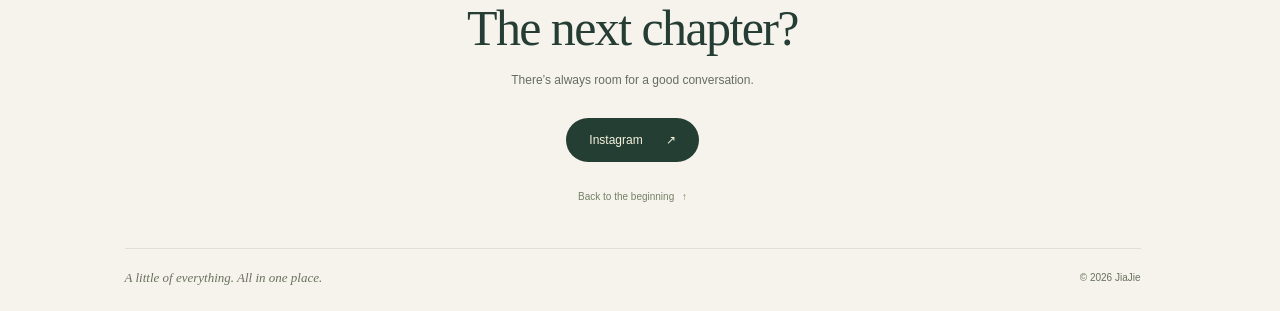
==== commit b9481636: "Update places so far to 85–89 countries" ====
--- a/public/index.html
+++ b/public/index.html
@@ -108,8 +108,8 @@
 </div>
 <div class="world-map-copy">
 <p class="eyebrow">The places so far</p>
-<p class="world-count" id="travel-count">84–88</p>
-<p class="world-unit" id="travel-unit">countries &amp; regions</p>
+<p class="world-count" id="travel-count">85–89</p>
+<p class="world-unit" id="travel-unit">countries</p>
 <p class="world-qualifier" id="travel-qualifier">Depending on how you count.</p>
 <div class="world-date"><span aria-hidden="true" class="room-dot"></span><span id="travel-date">As of September 3, 2026</span></div>
 <div class="latest-stops"><span class="eyebrow" id="latest-stops-heading">Latest additions</span><ul id="latest-stops-list" aria-labelledby="latest-stops-heading">
